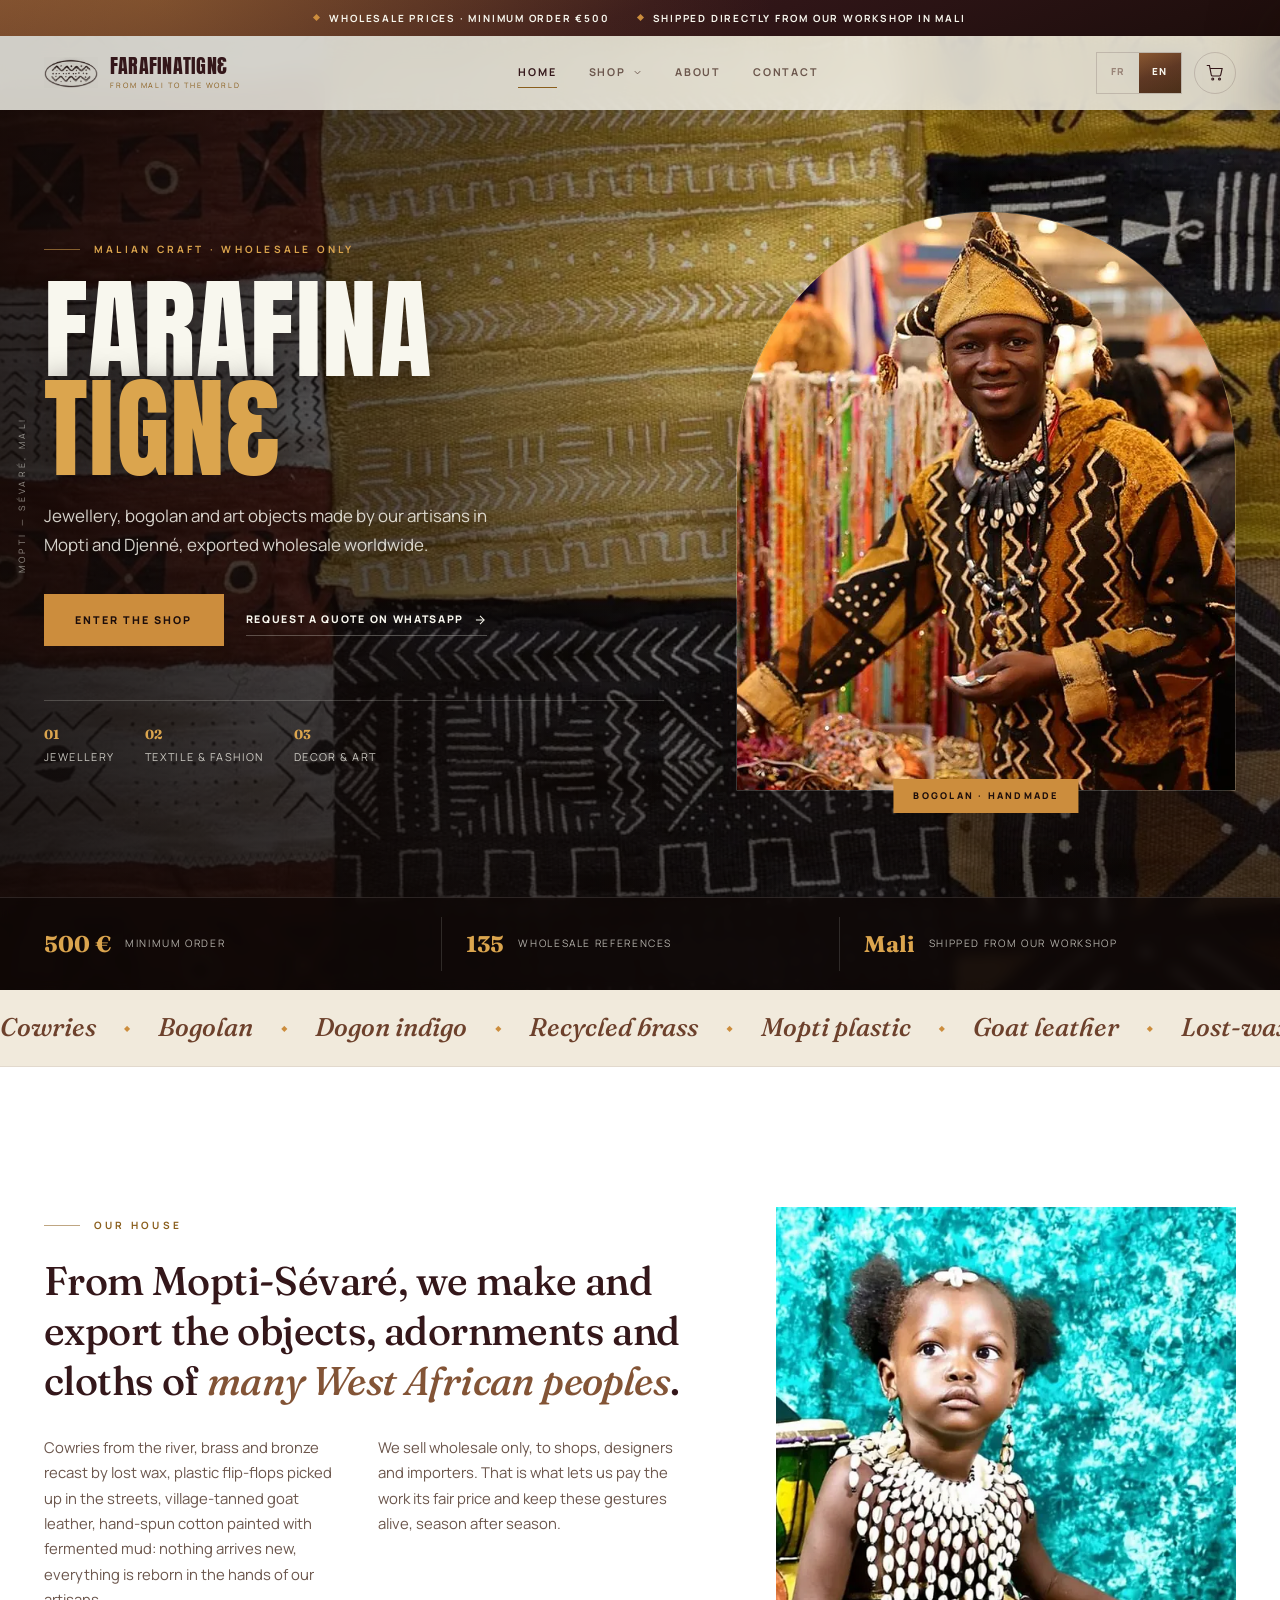
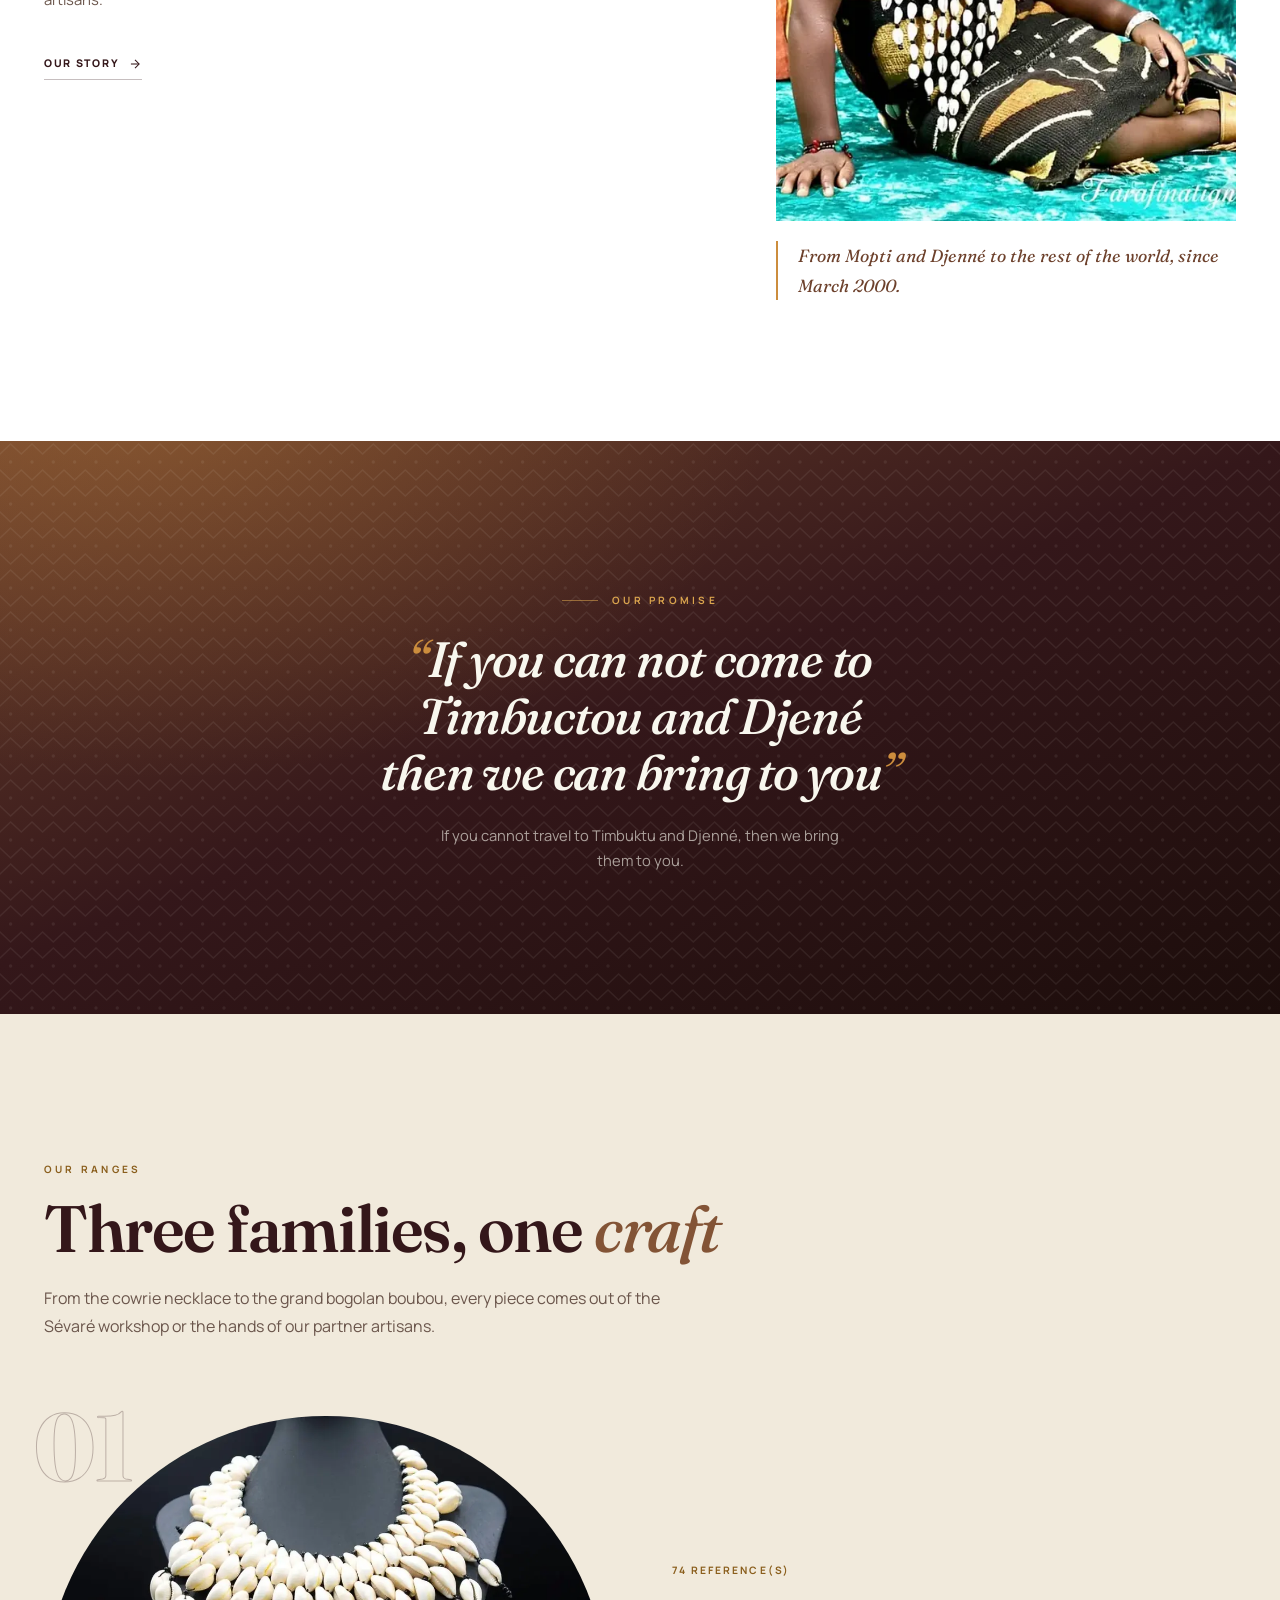
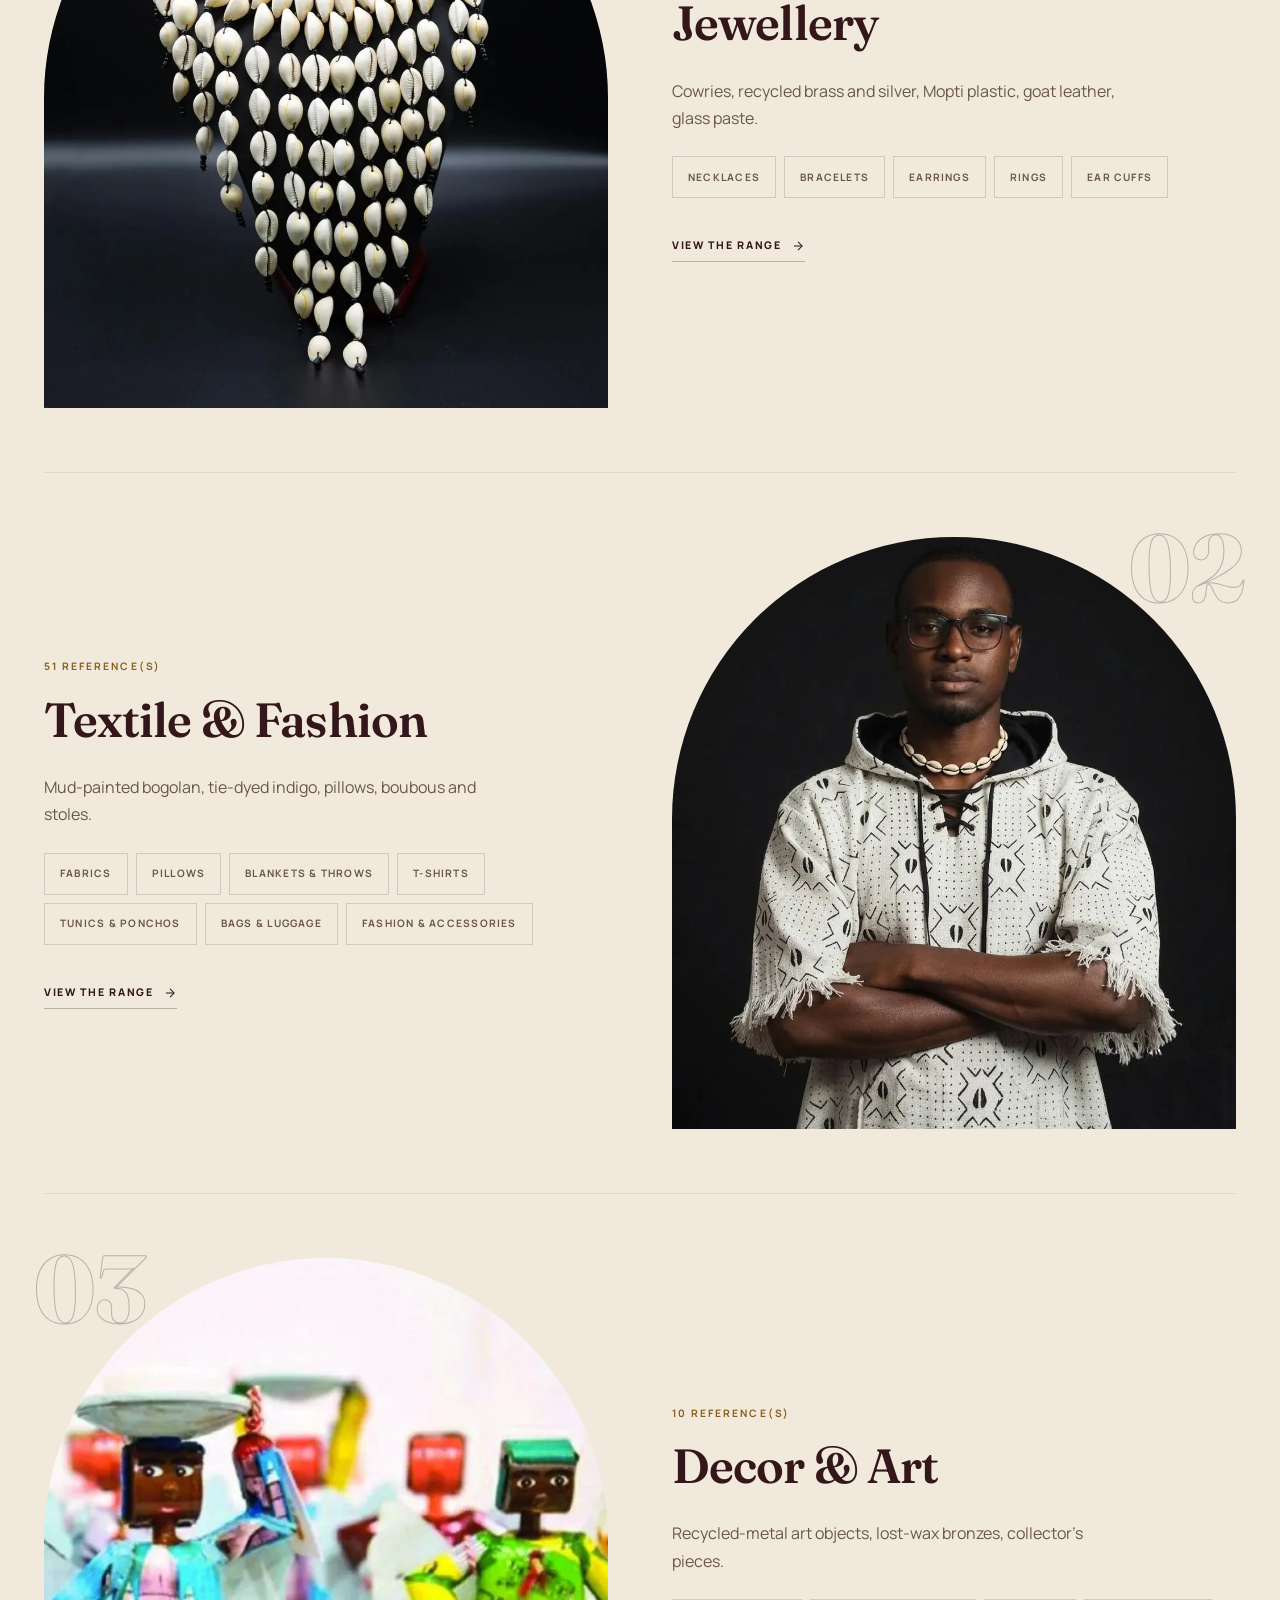
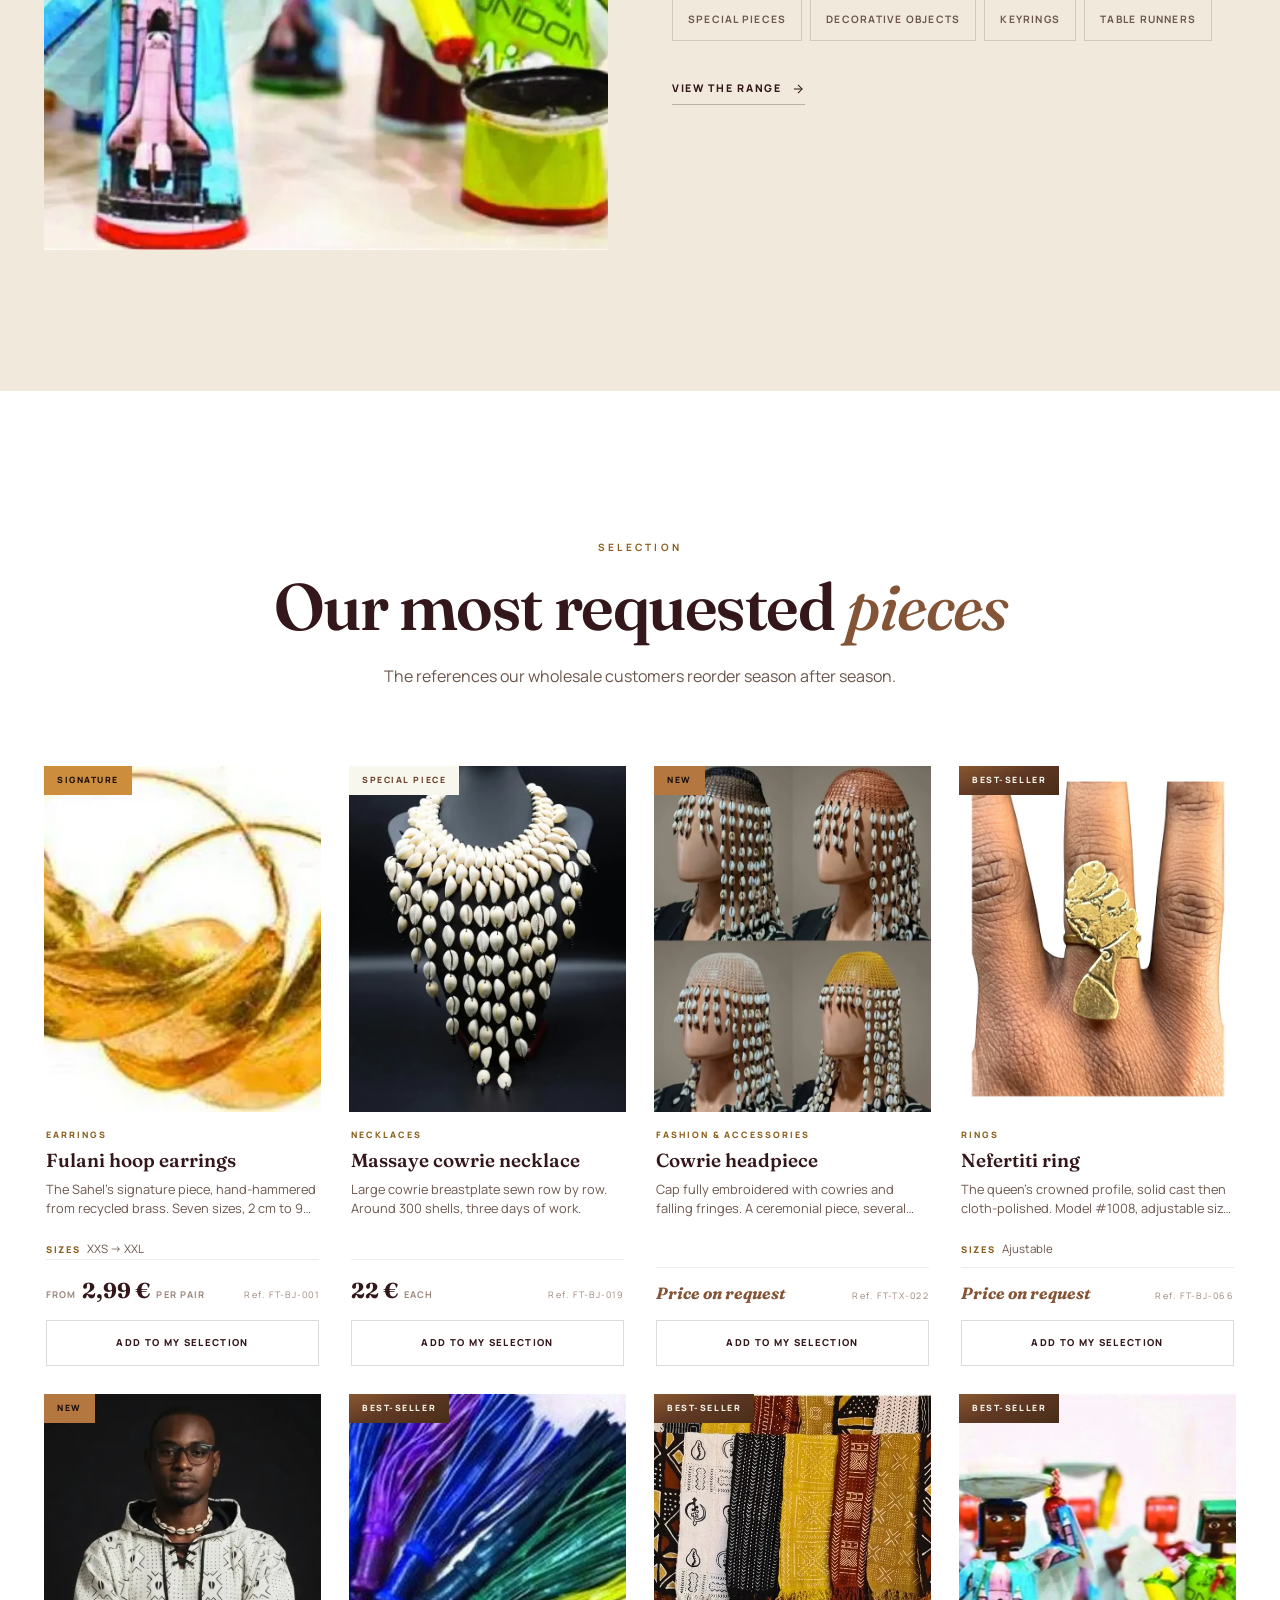
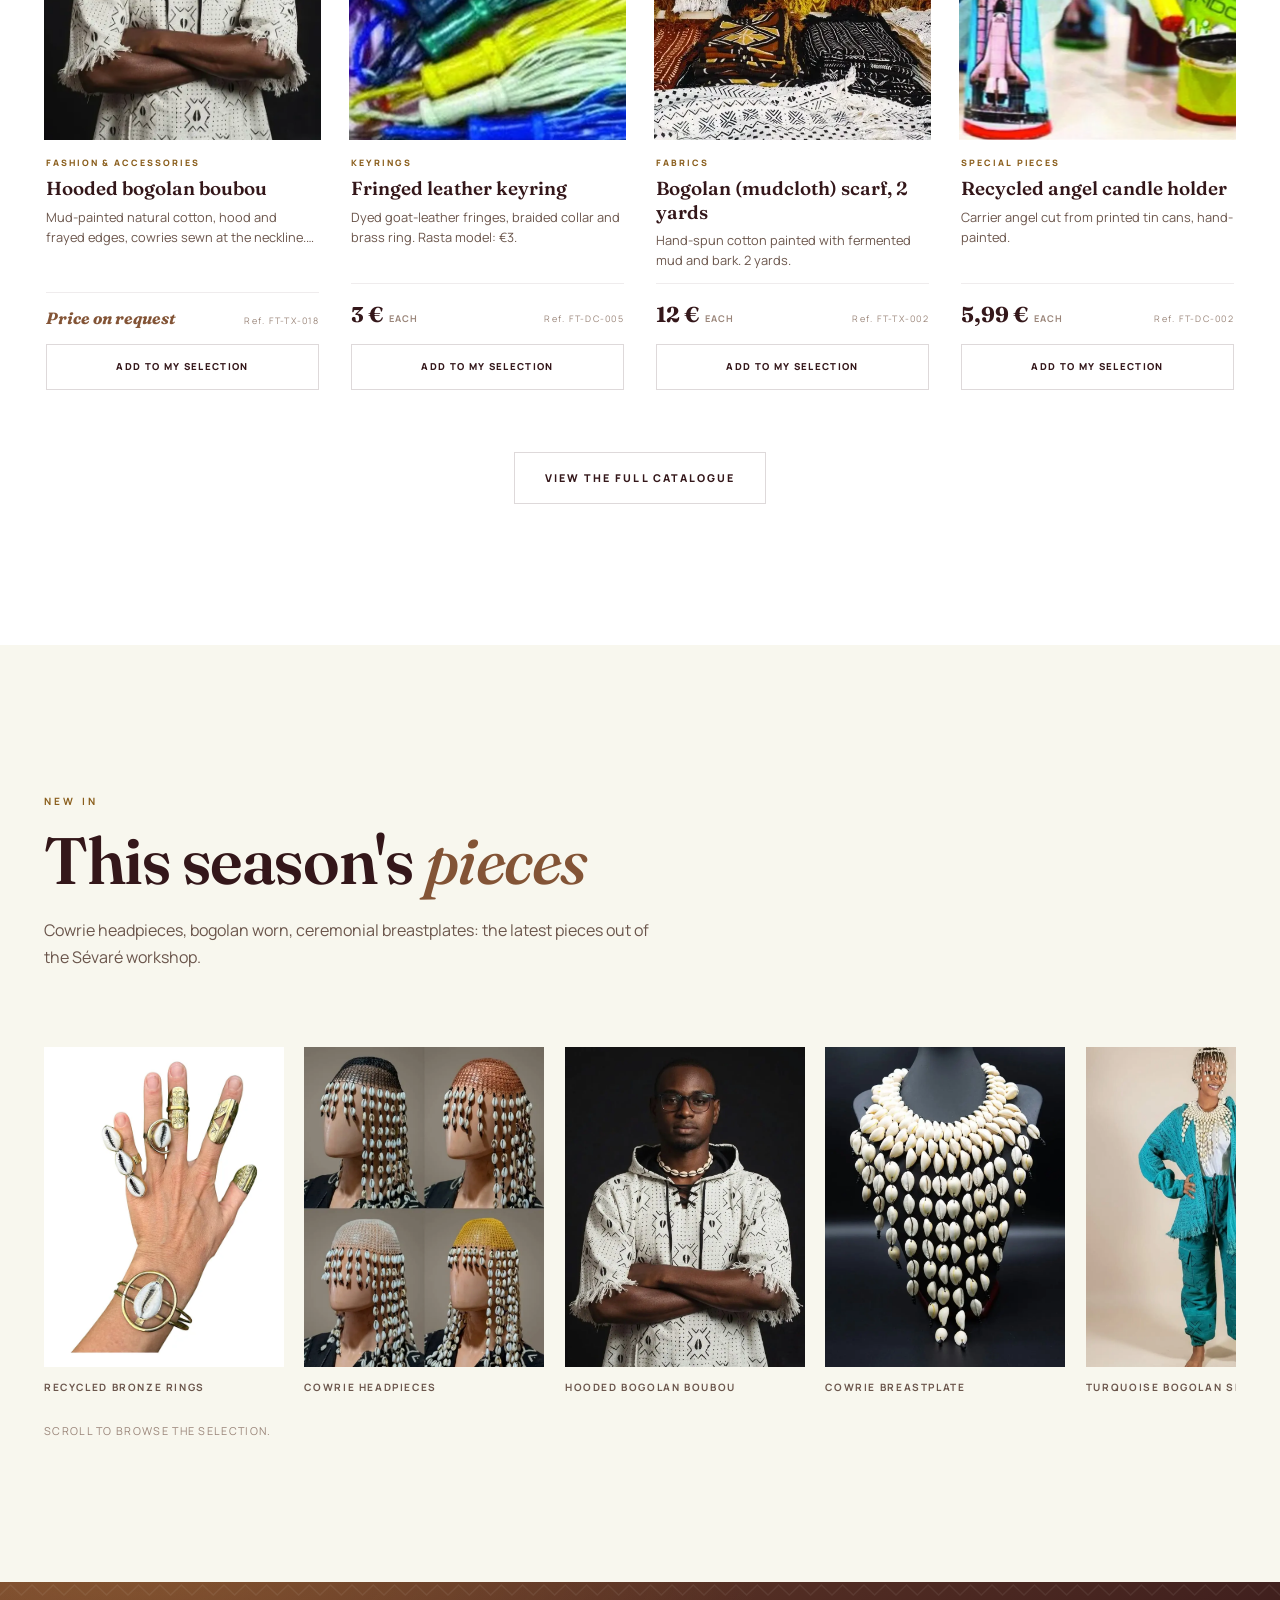
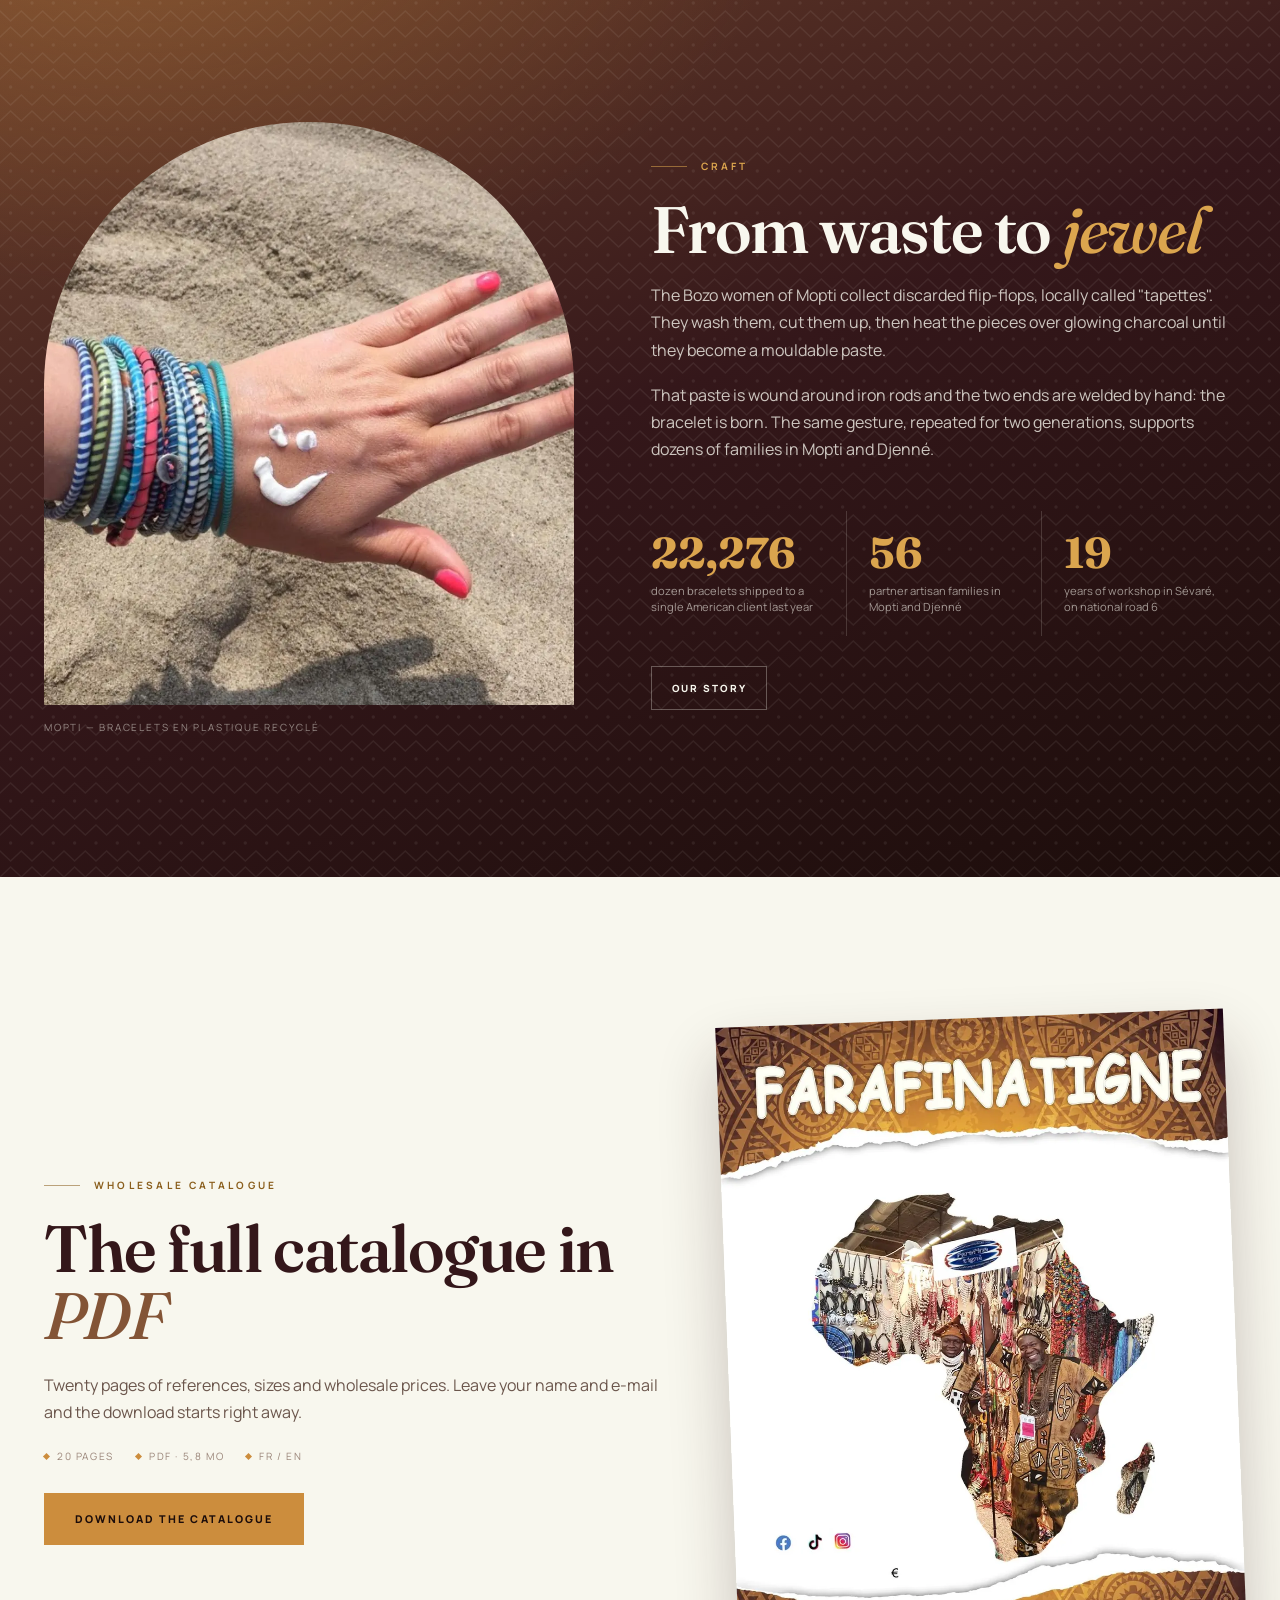
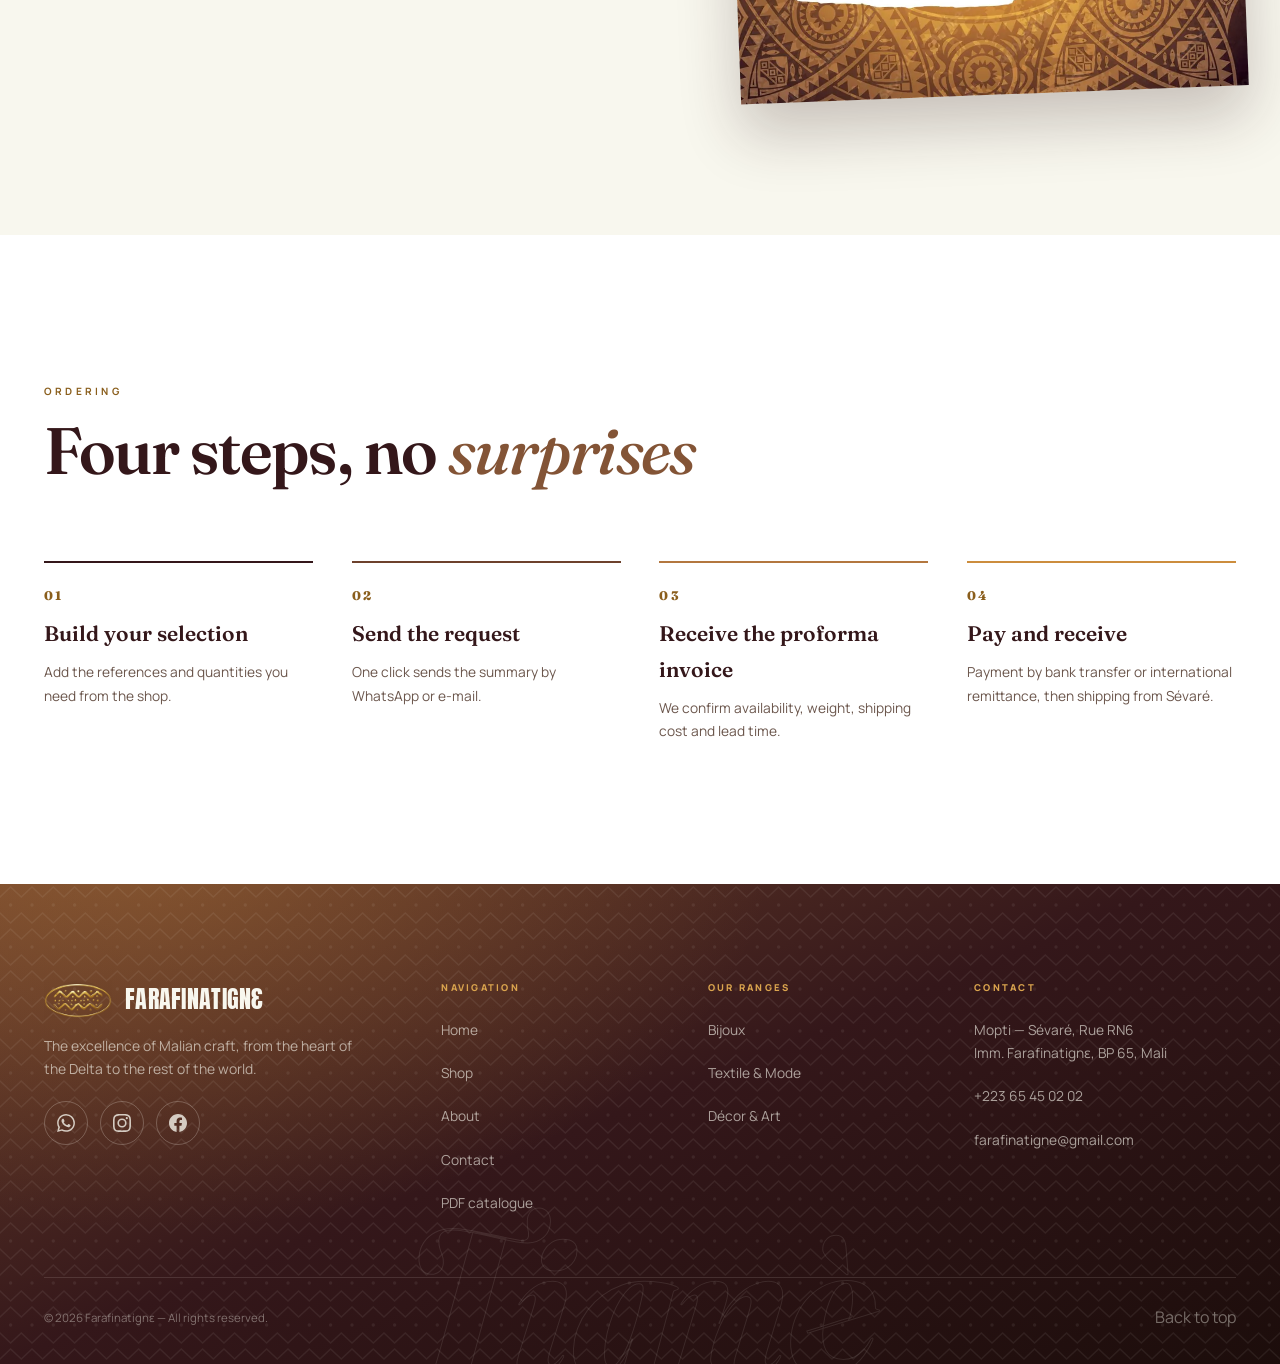
==== index.html @ 9cf1705b "Assortiment de t-shirts, promotions et photos rangées par gamme Les t-shirts sont peints à la main :" ====
<!DOCTYPE html>
<html lang="fr">
<head>
<meta charset="utf-8">
<meta name="viewport" content="width=device-width, initial-scale=1, viewport-fit=cover">
<title>Farafinatignɛ — Artisanat malien en gros : bijoux, bogolan, décor</title>
<meta name="description" content="Farafinatignɛ, entreprise artisanale de Mopti-Sévaré (Mali) : bijoux en cauris, laiton et plastique recyclés, bogolan et indigo, objets d'art. Vente en gros, prix grossiste en euros, commande minimum 500 €, expédition depuis le Mali.">
<meta name="keywords" content="artisanat malien en gros, bijoux africains grossiste, bogolan gros, mudcloth wholesale, cauris, bracelets plastique recyclé, indigo dogon, Mopti, Sévaré, Mali">
<meta name="format-detection" content="telephone=no">
<meta name="theme-color" content="#1C0D0B">
<link rel="canonical" href="https://farafinatigne.com/">
<link rel="alternate" hreflang="fr" href="https://farafinatigne.com/?lang=fr">
<link rel="alternate" hreflang="en" href="https://farafinatigne.com/?lang=en">
<link rel="alternate" hreflang="x-default" href="https://farafinatigne.com/">

<meta property="og:type" content="website">
<meta property="og:site_name" content="Farafinatignɛ">
<meta property="og:title" content="Farafinatignɛ — Artisanat malien en gros">
<meta property="og:description" content="Bijoux, bogolan et objets d'art produits à Mopti et Djenné. Vente en gros, prix en euros, expédition depuis le Mali.">
<meta property="og:url" content="https://farafinatigne.com/">
<meta property="og:image" content="https://farafinatigne.com/assets/fonds/hero-1-bogolan.webp">
<meta name="twitter:card" content="summary_large_image">

<link rel="icon" href="assets/marque/favicon.svg" type="image/svg+xml">
<link rel="icon" href="assets/marque/favicon-32.png" sizes="32x32" type="image/png">
<link rel="apple-touch-icon" href="assets/marque/apple-touch-icon.png">

<link rel="preconnect" href="https://fonts.googleapis.com">
<link rel="preconnect" href="https://fonts.gstatic.com" crossorigin>
<link href="https://fonts.googleapis.com/css2?family=Fraunces:ital,opsz,wght@0,9..144,400..800;1,9..144,400..700&family=Manrope:wght@300..800&display=swap" rel="stylesheet">
<!-- Wordmark du logo : Anton, seule condensée grasse de Google Fonts qui possède le Ɛ -->
<link href="https://fonts.googleapis.com/css2?family=Anton&text=FARAFINATIGN%C6%90&display=swap" rel="stylesheet">
<!-- Ɛ et ɛ sont absents des sous-ensembles Fraunces et Manrope : repli dédié sur ces deux glyphes -->
<link href="https://fonts.googleapis.com/css2?family=Noto+Serif:ital,wght@0,400..700;1,400..700&text=%C6%90%C9%9B&display=swap" rel="stylesheet">
<link href="https://fonts.googleapis.com/css2?family=Noto+Sans:ital,wght@0,300..800;1,300..800&text=%C6%90%C9%9B&display=swap" rel="stylesheet">
<link rel="stylesheet" href="style.css">
<link rel="preload" as="image" href="assets/looks/look-ensemble-teal.webp">

<script type="application/ld+json">
{
  "@context": "https://schema.org",
  "@type": "Organization",
  "name": "Farafinatignɛ",
  "alternateName": "Entreprise Artisanale Farafinatignɛ",
  "url": "https://farafinatigne.com/",
  "logo": "https://farafinatigne.com/assets/marque/favicon.svg",
  "description": "Fabrication et vente en gros d'artisanat malien : bijoux en cauris, métaux et plastique recyclés, textiles bogolan et indigo, objets d'art.",
  "slogan": "L'excellence de l'artisanat malien, du cœur du Delta au reste du monde.",
  "address": {
    "@type": "PostalAddress",
    "streetAddress": "Rue RN6, Imm. Farafinatignɛ, BP 65",
    "addressLocality": "Mopti — Sévaré",
    "addressCountry": "ML"
  },
  "telephone": "+22365450202",
  "email": "farafinatigne@gmail.com",
  "sameAs": [
    "https://www.facebook.com/farafina.tigne/",
    "https://www.instagram.com/farafinatigne/"
  ]
}
</script>
</head>
<body>

<!-- ===== BANDEAU B2B ===== -->
<div class="topbar">
  <span data-i18n="topbar.moq">Prix grossiste · Commande minimum 500 €</span>
  <span data-i18n="topbar.ship">Expédié depuis notre atelier au Mali</span>
</div>

<!-- ===== NAV ===== -->
<nav class="nav" id="nav">
  <div class="wrap nav__inner">
    <a href="index.html" class="nav__logo" aria-label="Farafinatignɛ">
      <img class="seal" src="assets/marque/emblem-ink.png"
           alt="" width="340" height="190">
           <span class="nav__logo-text">
        <b class="wordmark notranslate" translate="no">FARAFINATIGNƐ</b>
        <i>From Mali to the World</i>
      </span>
    </a>

    <ul class="nav__links">
      <li><a href="index.html" data-i18n="nav.home">Accueil</a></li>
      <li class="nav__drop">
        <a class="nav__drop-btn" href="boutique.html" aria-haspopup="true" aria-expanded="false">
          <span data-i18n="nav.shop">Boutique</span>
          <svg viewBox="0 0 24 24" fill="none" stroke="currentColor" stroke-width="2"><polyline points="6 9 12 15 18 9"/></svg>
        </a>
        <div class="nav__menu">
          <div class="nav__menu-col">
            <a href="boutique.html?cat=bijoux">Bijoux</a>
            <ul>
              <li><a href="boutique.html?cat=bijoux&amp;sub=colliers">Colliers</a></li>
              <li><a href="boutique.html?cat=bijoux&amp;sub=bracelets">Bracelets</a></li>
              <li><a href="boutique.html?cat=bijoux&amp;sub=boucles">Boucles d'oreilles</a></li>
              <li><a href="boutique.html?cat=bijoux&amp;sub=bagues">Bagues</a></li>
              <li><a href="boutique.html?cat=bijoux&amp;sub=earcuffs">Earcuffs</a></li>
            </ul>
          </div>
          <div class="nav__menu-col">
            <a href="boutique.html?cat=textile">Textile &amp; Mode</a>
            <ul>
              <li><a href="boutique.html?cat=textile&amp;sub=tshirts">T-shirts</a></li>
              <li><a href="boutique.html?cat=textile&amp;sub=tuniques">Tuniques &amp; ponchos</a></li>
              <li><a href="boutique.html?cat=textile&amp;sub=sacs">Sacs &amp; bagagerie</a></li>
              <li><a href="boutique.html?cat=textile&amp;sub=tissus">Tissus</a></li>
              <li><a href="boutique.html?cat=textile&amp;sub=coussins">Coussins</a></li>
              <li><a href="boutique.html?cat=textile&amp;sub=couvertures">Couvertures &amp; Plaids</a></li>
              <li><a href="boutique.html?cat=textile&amp;sub=mode">Mode &amp; accessoires</a></li>
            </ul>
          </div>
          <div class="nav__menu-col">
            <a href="boutique.html?cat=decor">Décor &amp; Art</a>
            <ul>
              <li><a href="boutique.html?cat=decor&amp;sub=pieces">Pièces spéciales</a></li>
              <li><a href="boutique.html?cat=decor&amp;sub=objets">Objets de décoration</a></li>
              <li><a href="boutique.html?cat=decor&amp;sub=portecles">Porte-clés</a></li>
              <li><a href="boutique.html?cat=decor&amp;sub=chemins">Chemins de table</a></li>
              <li><a href="#" data-pdf>Catalogue PDF</a></li>
            </ul>
          </div>
        </div>
      </li>
      <li><a href="a-propos.html" data-i18n="nav.about">À propos</a></li>
      <li><a href="contact.html" data-i18n="nav.contact">Contact</a></li>
    </ul>

    <div class="nav__right">
      <div class="lang lang--desktop" role="group" aria-label="Langue">
        <button data-lang-btn="fr">FR</button>
        <button data-lang-btn="en">EN</button>
      </div>
      <button class="nav__cart" id="cart-open" aria-label="Ma sélection" data-i18n="nav.cart" data-i18n-attr="aria-label">
        <svg viewBox="0 0 24 24" fill="none" stroke="currentColor" stroke-width="1.5"><circle cx="9" cy="20" r="1.3"/><circle cx="18" cy="20" r="1.3"/><path d="M1 2h3.6l2.4 12.4a2 2 0 0 0 2 1.6h8.6a2 2 0 0 0 2-1.6L21.5 6H5.6"/></svg>
        <span class="nav__cart-count" id="cart-count">0</span>
      </button>
      <button class="nav__burger" id="burger" aria-label="Menu"><span></span><span></span><span></span></button>
    </div>
  </div>
</nav>

<!-- ===== MENU MOBILE ===== -->
<div class="nav-mobile" id="nav-mobile">
  <div class="pattern-layer bogolan" aria-hidden="true"></div>
  <div class="nav-mobile__links">
    <a href="index.html" data-i18n="nav.home">Accueil</a>
    <a href="boutique.html" data-i18n="nav.shop">Boutique</a>
    <a href="a-propos.html" data-i18n="nav.about">À propos</a>
    <a href="contact.html" data-i18n="nav.contact">Contact</a>
  </div>
  <div class="nav-mobile__subs">
    <a href="boutique.html?cat=bijoux">Bijoux</a>
    <a href="boutique.html?cat=textile">Textile &amp; Mode</a>
    <a href="boutique.html?cat=decor">Décor &amp; Art</a>
    <a href="#" data-pdf data-i18n="shop.pdf">Catalogue PDF</a>
  </div>
  <div class="nav-mobile__foot">
    <div class="lang" role="group" aria-label="Langue">
      <button data-lang-btn="fr">FR</button>
      <button data-lang-btn="en">EN</button>
    </div>
    <div class="socials">
      <a href="https://wa.me/22365450202" target="_blank" rel="noopener" aria-label="WhatsApp"><svg viewBox="0 0 24 24" fill="currentColor"><path d="M17.47 14.38c-.3-.15-1.76-.87-2.03-.97-.27-.1-.47-.15-.67.15-.2.3-.77.97-.94 1.16-.17.2-.35.22-.64.08-.3-.15-1.26-.46-2.39-1.48-.88-.79-1.48-1.76-1.65-2.06-.17-.3-.02-.46.13-.6.13-.14.3-.35.45-.52.15-.18.2-.3.3-.5.1-.2.05-.37-.03-.52-.07-.15-.67-1.61-.92-2.21-.24-.58-.49-.5-.67-.51h-.57c-.2 0-.52.07-.79.37-.27.3-1.04 1.02-1.04 2.48s1.07 2.87 1.21 3.07c.15.2 2.1 3.2 5.08 4.49.71.3 1.26.49 1.69.62.71.23 1.36.2 1.87.12.57-.09 1.76-.72 2-1.41.25-.7.25-1.29.18-1.42-.08-.12-.28-.2-.58-.34m-5.42 7.4c-1.77 0-3.5-.48-5.03-1.38l-.36-.21-3.74.98 1-3.65-.24-.37a9.86 9.86 0 01-1.51-5.26c0-5.45 4.44-9.88 9.89-9.88 2.64 0 5.12 1.03 6.99 2.9a9.83 9.83 0 012.89 6.99c0 5.45-4.43 9.88-9.89 9.88m8.41-18.3A11.82 11.82 0 0012.05 0C5.5 0 .16 5.34.16 11.89c0 2.1.55 4.14 1.59 5.95L.06 24l6.3-1.65a11.88 11.88 0 005.69 1.45c6.55 0 11.89-5.34 11.89-11.89 0-3.18-1.24-6.17-3.48-8.41z"/></svg></a>
      <a href="https://www.instagram.com/farafinatigne/" target="_blank" rel="noopener" aria-label="Instagram"><svg viewBox="0 0 24 24" fill="currentColor"><path d="M12 2.16c3.2 0 3.58.01 4.85.07 3.25.15 4.77 1.69 4.92 4.92.06 1.27.07 1.65.07 4.85s-.01 3.58-.07 4.85c-.15 3.23-1.66 4.77-4.92 4.92-1.27.06-1.64.07-4.85.07s-3.58-.01-4.85-.07c-3.26-.15-4.77-1.7-4.92-4.92-.06-1.27-.07-1.64-.07-4.85s.01-3.58.07-4.85c.15-3.23 1.66-4.77 4.92-4.92C8.42 2.17 8.8 2.16 12 2.16M12 0C8.74 0 8.33.01 7.05.07 2.7.27.28 2.69.08 7.05.01 8.33 0 8.74 0 12s.01 3.67.07 4.95c.2 4.36 2.62 6.78 6.98 6.98C8.33 23.99 8.74 24 12 24s3.67-.01 4.95-.07c4.35-.2 6.78-2.62 6.98-6.98.06-1.28.07-1.69.07-4.95s-.01-3.67-.07-4.95c-.2-4.35-2.62-6.78-6.98-6.98C15.67.01 15.26 0 12 0m0 5.84a6.16 6.16 0 100 12.32 6.16 6.16 0 000-12.32m0 10.16a4 4 0 110-8 4 4 0 010 8m6.41-11.85a1.44 1.44 0 100 2.88 1.44 1.44 0 000-2.88"/></svg></a>
      <a href="https://www.facebook.com/farafina.tigne/" target="_blank" rel="noopener" aria-label="Facebook"><svg viewBox="0 0 24 24" fill="currentColor"><path d="M24 12.07C24 5.4 18.63 0 12 0S0 5.4 0 12.07C0 18.1 4.39 23.1 10.13 24v-8.44H7.08v-3.49h3.05V9.41c0-3.02 1.79-4.69 4.53-4.69 1.31 0 2.68.24 2.68.24v2.96h-1.51c-1.49 0-1.96.93-1.96 1.89v2.26h3.33l-.53 3.49h-2.8V24C19.61 23.1 24 18.1 24 12.07"/></svg></a>
    </div>
  </div>
</div>

<!-- ===== HERO ===== -->
<header class="hero" id="hero">

  <!-- Fond : quatre photos qui défilent horizontalement en boucle.
       La dernière image répète la première pour que le retour au début
       soit invisible. Voile sombre par-dessus, pour que le texte reste
       lisible quelle que soit la photo affichée. -->
  <div class="hero__bg" aria-hidden="true">
    <div class="hero__bg-track">
      <img src="assets/fonds/hero-1-bogolan.webp" alt="" fetchpriority="high" width="1280" height="720">
      <img src="assets/fonds/hero-2-indigo.webp" alt="" loading="lazy" width="1280" height="720">
      <img src="assets/fonds/hero-3-boubous.webp" alt="" loading="lazy" width="1200" height="675">
      <img src="assets/fonds/hero-1-bogolan.webp" alt="" loading="lazy" width="1280" height="720">
    </div>
    <div class="hero__scrim"></div>
  </div>

  <span class="hero__side" data-i18n="hero.side" aria-hidden="true">Mopti — Sévaré, Mali</span>

  <div class="wrap hero__grid">
    <div class="hero__col">
      <span class="rule-label" data-i18n="hero.eyebrow">Artisanat malien · Vente en gros</span>
      <h1 class="hero__title hero__title--nom notranslate" translate="no"><span>FARAFINA</span><br><em>TIGNƐ</em></h1>
      <p class="hero__sub" data-i18n="hero.sub">Bijoux, bogolan et objets d'art produits par nos artisans de Mopti et Djenné, exportés en gros dans le monde entier.</p>
      <div class="hero__actions">
        <a href="boutique.html" class="btn btn--gold" data-i18n="hero.cta">Voir la boutique</a>
        <a href="https://wa.me/22365450202?text=Bonjour%20Farafinatign%C9%9B%2C%20je%20souhaite%20un%20devis%20de%20gros." target="_blank" rel="noopener" class="link-u">
          <span data-i18n="hero.wa">Demander un devis sur WhatsApp</span>
          <svg viewBox="0 0 24 24" fill="none" stroke="currentColor" stroke-width="1.8"><line x1="5" y1="12" x2="19" y2="12"/><polyline points="12 5 19 12 12 19"/></svg>
        </a>
      </div>
      <nav class="hero__index" id="hero-index" aria-label="Nos gammes"></nav>
    </div>

    <!-- Arche : quatre photos qui défilent verticalement, même principe.
         Sa durée diffère de celle du fond pour que les deux ne tournent
         jamais en même temps — le mouvement reste vivant. -->
    <div class="hero__art">
      <figure class="hero__arch">
        <div class="hero__arch-track">
          <img src="assets/portraits/portrait-maison-3.webp" alt="Parure de cauris portée">
          <img src="assets/produits/textile/tshirts/tshirt-afrique-grecque.webp" alt="T-shirt bogolan carte d'Afrique" loading="lazy">
          <img src="assets/patrimoine/musee-perles.webp" alt="L'enseigne du Musée des Perles, Mopti" loading="lazy">
          <img src="assets/portraits/portrait-maison-3.webp" alt="" loading="lazy">
        </div>
      </figure>
      <span class="hero__stamp" data-i18n="hero.stamp">Bogolan · fait main</span>
    </div>
  </div>

  <div class="hero__band">
    <div class="wrap">
      <div class="hero__band-item"><b>500 €</b><span data-i18n="hero.band1">Commande minimum</span></div>
      <div class="hero__band-item"><b id="hero-count">152</b><span data-i18n="hero.band2">Références en gros</span></div>
      <div class="hero__band-item"><b>Mali</b><span data-i18n="hero.band3">Expédié de notre atelier</span></div>
    </div>
  </div>
</header>

<!-- ===== MARQUEE ===== -->
<div class="marquee" aria-hidden="true"><div class="marquee__track" id="marquee-track"></div></div>

<!-- ===== MANIFESTE ===== -->
<section class="manifesto">
  <div class="wrap manifesto__grid">
    <div class="reveal">
      <span class="rule-label" data-i18n="mani.eyebrow">Notre maison</span>
      <p class="manifesto__lead" data-i18n="mani.lead"></p>
      <div class="manifesto__cols">
        <p data-i18n="mani.p1"></p>
        <p data-i18n="mani.p2"></p>
      </div>
      <p style="margin-top:30px"><a href="a-propos.html" class="link-u"><span data-i18n="know.more">Notre histoire</span>
        <svg viewBox="0 0 24 24" fill="none" stroke="currentColor" stroke-width="1.8"><line x1="5" y1="12" x2="19" y2="12"/><polyline points="12 5 19 12 12 19"/></svg></a></p>
    </div>
    <div class="manifesto__aside reveal">
      <img src="assets/looks/look-plastron-enfant.webp" alt="Plastron de cauris porté" loading="lazy">
      <p class="manifesto__quote" data-i18n="mani.quote"></p>
    </div>
  </div>
</section>

<!-- ===== SIGNATURE DE MARQUE ===== -->
<section class="signature">
  <div class="pattern-layer bogolan" aria-hidden="true"></div>
  <div class="wrap reveal">
    <span class="rule-label" data-i18n="sign.eyebrow">Notre promesse</span>
    <p class="signature__line" data-i18n="sign.line">If you can not come to Timbuctou and Djené then we can bring to you</p>
    <p class="signature__sub" data-i18n="sign.sub">Si vous ne pouvez pas venir jusqu'à Tombouctou et Djenné, alors nous vous les apportons.</p>
  </div>
</section>

<!-- ===== GAMMES ===== -->
<section class="section--sand" id="gammes">
  <div class="wrap">
    <div class="section-head reveal">
      <span class="eyebrow" data-i18n="cat.eyebrow">Nos gammes</span>
      <h2 class="section-title"><span data-i18n="cat.title1">Trois familles, un même</span> <em data-i18n="cat.title2">savoir-faire</em></h2>
      <p class="section-lead" style="margin-left:0" data-i18n="cat.lead">Du bijou de cauris au grand boubou bogolan, chaque pièce sort de l'atelier de Sévaré ou des mains de nos artisanes partenaires.</p>
    </div>
    <div class="ranges" id="ranges"></div>
  </div>
</section>

<!-- ===== SÉLECTION ===== -->
<section id="selection">
  <div class="wrap">
    <div class="section-head section-head--center reveal">
      <span class="eyebrow" data-i18n="feat.eyebrow">Sélection</span>
      <h2 class="section-title"><span data-i18n="feat.title1">Nos pièces les plus</span> <em data-i18n="feat.title2">demandées</em></h2>
      <p class="section-lead" data-i18n="feat.lead">Les références que nos clients grossistes recommandent saison après saison.</p>
    </div>
    <div class="products" id="featured-grid"></div>
    <div class="products-more">
      <a href="boutique.html" class="btn btn--line" data-i18n="feat.all">Voir tout le catalogue</a>
    </div>
  </div>
</section>

<!-- ===== LOOKBOOK ===== -->
<section class="lookbook section--ivory" id="lookbook">
  <div class="wrap">
    <div class="section-head reveal">
      <span class="eyebrow" data-i18n="look.eyebrow">Nouveautés</span>
      <h2 class="section-title"><span data-i18n="look.title1">Les pièces de la</span> <em data-i18n="look.title2">saison</em></h2>
      <p class="section-lead" style="margin-left:0" data-i18n="look.lead">Coiffes de cauris, bogolan porté, plastrons de cérémonie : les dernières pièces sorties de l'atelier de Sévaré.</p>
    </div>
    <div class="lookbook__strip reveal">
      <figure><img src="assets/looks/look-bagues-main.webp" alt="Bagues de bronze recyclé portées" loading="lazy" data-zoom="assets/looks/look-bagues-main.webp"><figcaption data-i18n="look.7">Bagues de bronze recyclé</figcaption></figure>
      <figure><img src="assets/looks/look-coiffe-cauri.webp" alt="Coiffes de cauris" loading="lazy" data-zoom="assets/looks/look-coiffe-cauri.webp"><figcaption data-i18n="look.1">Coiffes de cauris</figcaption></figure>
      <figure><img src="assets/looks/look-hoodie-bogolan.webp" alt="Boubou bogolan à capuche" loading="lazy" data-zoom="assets/looks/look-hoodie-bogolan.webp"><figcaption data-i18n="look.2">Boubou bogolan à capuche</figcaption></figure>
      <figure><img src="assets/looks/look-plastron-cauri.webp" alt="Plastron de cauris" loading="lazy" data-zoom="assets/looks/look-plastron-cauri.webp"><figcaption data-i18n="look.3">Plastron de cauris</figcaption></figure>
      <figure><img src="assets/looks/look-ensemble-teal.webp" alt="Ensemble bogolan turquoise" loading="lazy" data-zoom="assets/looks/look-ensemble-teal.webp"><figcaption data-i18n="look.4">Ensemble bogolan turquoise</figcaption></figure>
      <figure><img src="assets/produits/textile/tshirts/tshirt-gye-nyame.webp" alt="T-shirt bogolan Gye Nyame" loading="lazy" data-zoom="assets/produits/textile/tshirts/tshirt-gye-nyame.webp"><figcaption data-i18n="look.5">T-shirts bogolan</figcaption></figure>
      <figure><img src="assets/looks/look-torques-laiton.webp" alt="Torques en laiton" loading="lazy" data-zoom="assets/looks/look-torques-laiton.webp"><figcaption data-i18n="look.6">Torques en laiton</figcaption></figure>
    </div>
    <p class="lookbook__hint" data-i18n="look.hint">Faites défiler pour parcourir la sélection.</p>
  </div>
</section>

<!-- ===== SAVOIR-FAIRE ===== -->
<section class="craft">
  <div class="pattern-layer bogolan" aria-hidden="true"></div>
  <div class="wrap craft__grid">
    <figure class="craft__media reveal">
      <img src="assets/looks/lifestyle-bracelets.webp" alt="Bracelets en plastique recyclé de Mopti portés au poignet" loading="lazy">
      <figcaption>Mopti — bracelets en plastique recyclé</figcaption>
    </figure>
    <div class="reveal">
      <span class="rule-label" data-i18n="know.eyebrow">Savoir-faire</span>
      <h2 class="section-title"><span data-i18n="know.title1">Du déchet au</span> <em data-i18n="know.title2">bijou</em></h2>
      <p data-i18n="know.p1"></p>
      <p data-i18n="know.p2"></p>
      <div class="stats">
        <div class="stat"><div class="stat__num" data-count="24000">24 000</div><p data-i18n="know.stat1"></p></div>
        <div class="stat"><div class="stat__num" data-count="60">60</div><p data-i18n="know.stat2"></p></div>
        <div class="stat"><div class="stat__num" data-count="20">20</div><p data-i18n="know.stat3"></p></div>
      </div>
      <p style="margin-top:30px" class="on-dark"><a href="a-propos.html" class="btn btn--line btn--sm" data-i18n="know.more">Notre histoire</a></p>
    </div>
  </div>
</section>

<!-- ===== CATALOGUE PDF ===== -->
<section class="pdf section--ivory">
  <div class="wrap pdf__inner">
    <div class="reveal">
      <span class="rule-label" data-i18n="pdf.eyebrow">Catalogue grossiste</span>
      <h2 class="section-title"><span data-i18n="pdf.title1">Le catalogue complet en</span> <em data-i18n="pdf.title2">PDF</em></h2>
      <p class="section-lead" style="margin-left:0" data-i18n="pdf.lead">Vingt pages de références, tailles et tarifs de gros. Laissez-nous votre nom et votre e-mail, le téléchargement démarre aussitôt.</p>
      <ul class="pdf__meta"><li>20 pages</li><li>PDF · 5,8 Mo</li><li>FR / EN</li></ul>
      <button class="btn btn--gold" data-pdf data-i18n="pdf.cta">Télécharger le catalogue</button>
    </div>
    <div class="pdf__cover reveal">
      <img src="assets/catalogue/catalogue-cover.webp" alt="Couverture du catalogue grossiste Farafinatignɛ" loading="lazy">
    </div>
  </div>
</section>

<!-- ===== PROCESSUS ===== -->
<section id="commander">
  <div class="wrap">
    <div class="section-head reveal">
      <span class="eyebrow" data-i18n="proc.eyebrow">Commander</span>
      <h2 class="section-title"><span data-i18n="proc.title1">Quatre étapes, aucune</span> <em data-i18n="proc.title2">surprise</em></h2>
    </div>
    <div class="steps">
      <div class="step reveal"><div class="step__num">01</div><h3 data-i18n="proc.1.t">Composez votre sélection</h3><p data-i18n="proc.1.d"></p></div>
      <div class="step reveal"><div class="step__num">02</div><h3 data-i18n="proc.2.t">Envoyez la demande</h3><p data-i18n="proc.2.d"></p></div>
      <div class="step reveal"><div class="step__num">03</div><h3 data-i18n="proc.3.t">Recevez la facture proforma</h3><p data-i18n="proc.3.d"></p></div>
      <div class="step reveal"><div class="step__num">04</div><h3 data-i18n="proc.4.t">Réglez et recevez</h3><p data-i18n="proc.4.d"></p></div>
    </div>
  </div>
</section>

<!-- ===== FOOTER ===== -->
<footer class="footer">
  <div class="pattern-layer bogolan" aria-hidden="true"></div>
  <div class="footer__wordmark notranslate" translate="no" aria-hidden="true">Tignè</div>
  <div class="wrap footer__inner">
    <div class="footer__top">
      <div class="footer__col footer__col--brand">
        <div class="footer__brand">
          <img class="seal" src="assets/marque/emblem-gold.png"
               alt="" width="340" height="190">
                   <b class="wordmark notranslate" translate="no">FARAFINATIGNƐ</b>
        </div>
        <p class="footer__tag" data-i18n="foot.tag">L'excellence de l'artisanat malien, du cœur du Delta au reste du monde.</p>
        <div class="socials">
          <a href="https://wa.me/22365450202" target="_blank" rel="noopener" aria-label="WhatsApp"><svg viewBox="0 0 24 24" fill="currentColor"><path d="M17.47 14.38c-.3-.15-1.76-.87-2.03-.97-.27-.1-.47-.15-.67.15-.2.3-.77.97-.94 1.16-.17.2-.35.22-.64.08-.3-.15-1.26-.46-2.39-1.48-.88-.79-1.48-1.76-1.65-2.06-.17-.3-.02-.46.13-.6.13-.14.3-.35.45-.52.15-.18.2-.3.3-.5.1-.2.05-.37-.03-.52-.07-.15-.67-1.61-.92-2.21-.24-.58-.49-.5-.67-.51h-.57c-.2 0-.52.07-.79.37-.27.3-1.04 1.02-1.04 2.48s1.07 2.87 1.21 3.07c.15.2 2.1 3.2 5.08 4.49.71.3 1.26.49 1.69.62.71.23 1.36.2 1.87.12.57-.09 1.76-.72 2-1.41.25-.7.25-1.29.18-1.42-.08-.12-.28-.2-.58-.34m-5.42 7.4c-1.77 0-3.5-.48-5.03-1.38l-.36-.21-3.74.98 1-3.65-.24-.37a9.86 9.86 0 01-1.51-5.26c0-5.45 4.44-9.88 9.89-9.88 2.64 0 5.12 1.03 6.99 2.9a9.83 9.83 0 012.89 6.99c0 5.45-4.43 9.88-9.89 9.88m8.41-18.3A11.82 11.82 0 0012.05 0C5.5 0 .16 5.34.16 11.89c0 2.1.55 4.14 1.59 5.95L.06 24l6.3-1.65a11.88 11.88 0 005.69 1.45c6.55 0 11.89-5.34 11.89-11.89 0-3.18-1.24-6.17-3.48-8.41z"/></svg></a>
          <a href="https://www.instagram.com/farafinatigne/" target="_blank" rel="noopener" aria-label="Instagram"><svg viewBox="0 0 24 24" fill="currentColor"><path d="M12 2.16c3.2 0 3.58.01 4.85.07 3.25.15 4.77 1.69 4.92 4.92.06 1.27.07 1.65.07 4.85s-.01 3.58-.07 4.85c-.15 3.23-1.66 4.77-4.92 4.92-1.27.06-1.64.07-4.85.07s-3.58-.01-4.85-.07c-3.26-.15-4.77-1.7-4.92-4.92-.06-1.27-.07-1.64-.07-4.85s.01-3.58.07-4.85c.15-3.23 1.66-4.77 4.92-4.92C8.42 2.17 8.8 2.16 12 2.16M12 0C8.74 0 8.33.01 7.05.07 2.7.27.28 2.69.08 7.05.01 8.33 0 8.74 0 12s.01 3.67.07 4.95c.2 4.36 2.62 6.78 6.98 6.98C8.33 23.99 8.74 24 12 24s3.67-.01 4.95-.07c4.35-.2 6.78-2.62 6.98-6.98.06-1.28.07-1.69.07-4.95s-.01-3.67-.07-4.95c-.2-4.35-2.62-6.78-6.98-6.98C15.67.01 15.26 0 12 0m0 5.84a6.16 6.16 0 100 12.32 6.16 6.16 0 000-12.32m0 10.16a4 4 0 110-8 4 4 0 010 8m6.41-11.85a1.44 1.44 0 100 2.88 1.44 1.44 0 000-2.88"/></svg></a>
          <a href="https://www.facebook.com/farafina.tigne/" target="_blank" rel="noopener" aria-label="Facebook"><svg viewBox="0 0 24 24" fill="currentColor"><path d="M24 12.07C24 5.4 18.63 0 12 0S0 5.4 0 12.07C0 18.1 4.39 23.1 10.13 24v-8.44H7.08v-3.49h3.05V9.41c0-3.02 1.79-4.69 4.53-4.69 1.31 0 2.68.24 2.68.24v2.96h-1.51c-1.49 0-1.96.93-1.96 1.89v2.26h3.33l-.53 3.49h-2.8V24C19.61 23.1 24 18.1 24 12.07"/></svg></a>
        </div>
      </div>

      <div class="footer__col">
        <h4 data-i18n="foot.nav">Navigation</h4>
        <ul>
          <li><a href="index.html" data-i18n="nav.home">Accueil</a></li>
          <li><a href="boutique.html" data-i18n="nav.shop">Boutique</a></li>
          <li><a href="a-propos.html" data-i18n="nav.about">À propos</a></li>
          <li><a href="contact.html" data-i18n="nav.contact">Contact</a></li>
          <li><a href="#" data-pdf data-i18n="shop.pdf">Catalogue PDF</a></li>
        </ul>
      </div>

      <div class="footer__col">
        <h4 data-i18n="foot.cats">Nos gammes</h4>
        <ul>
          <li><a href="boutique.html?cat=bijoux">Bijoux</a></li>
          <li><a href="boutique.html?cat=textile">Textile &amp; Mode</a></li>
          <li><a href="boutique.html?cat=decor">Décor &amp; Art</a></li>
        </ul>
      </div>

      <div class="footer__col footer__col--last">
        <h4 data-i18n="foot.contact">Contact</h4>
        <ul>
          <li>Mopti — Sévaré, Rue RN6<br>Imm. Farafinatignɛ, BP 65, Mali</li>
          <li><a href="https://wa.me/22365450202" target="_blank" rel="noopener">+223 65 45 02 02</a></li>
          <li><a href="mailto:farafinatigne@gmail.com">farafinatigne@gmail.com</a></li>
        </ul>
      </div>
    </div>

    <div class="footer__bottom">
      <p>&copy; <span id="year">2026</span> Farafinatignɛ — <span data-i18n="foot.rights">Tous droits réservés.</span></p>
      <a href="#hero" data-i18n="foot.top">Haut de page</a>
    </div>
  </div>
</footer>

<!-- ===== DRAWER SÉLECTION ===== -->
<div class="overlay" id="overlay"></div>
<aside class="cart" id="cart" aria-label="Ma sélection">
  <div class="cart__head">
    <div>
      <span class="cart__head-eyebrow" data-i18n="cart.eyebrow">Demande de devis</span>
      <h3 data-i18n="cart.title">Ma sélection</h3>
    </div>
    <button class="cart__close" id="cart-close" aria-label="Fermer">&times;</button>
  </div>
  <div class="cart__body" id="cart-body"></div>
  <div class="cart__foot">
    <div class="cart__total"><span data-i18n="cart.total">Total estimé</span><b id="cart-total">0 €</b></div>
    <p class="cart__moq" id="cart-moq"></p>
    <p class="cart__note" data-i18n="cart.note">Les articles « prix sur demande » sont chiffrés dans la facture proforma.</p>
    <div class="cart__actions">
      <button class="btn btn--wa btn--full" id="cart-wa">
        <svg viewBox="0 0 24 24" fill="currentColor"><path d="M17.47 14.38c-.3-.15-1.76-.87-2.03-.97-.27-.1-.47-.15-.67.15-.2.3-.77.97-.94 1.16-.17.2-.35.22-.64.08-.3-.15-1.26-.46-2.39-1.48-.88-.79-1.48-1.76-1.65-2.06-.17-.3-.02-.46.13-.6.13-.14.3-.35.45-.52.15-.18.2-.3.3-.5.1-.2.05-.37-.03-.52-.07-.15-.67-1.61-.92-2.21-.24-.58-.49-.5-.67-.51h-.57c-.2 0-.52.07-.79.37-.27.3-1.04 1.02-1.04 2.48s1.07 2.87 1.21 3.07c.15.2 2.1 3.2 5.08 4.49.71.3 1.26.49 1.69.62.71.23 1.36.2 1.87.12.57-.09 1.76-.72 2-1.41.25-.7.25-1.29.18-1.42-.08-.12-.28-.2-.58-.34"/></svg>
        <span data-i18n="cart.wa">Envoyer par WhatsApp</span>
      </button>
      <button class="btn btn--line btn--full" id="cart-mail">
        <svg viewBox="0 0 24 24" fill="none" stroke="currentColor" stroke-width="1.6"><rect x="2" y="4" width="20" height="16"/><polyline points="22,6 12,13 2,6"/></svg>
        <span data-i18n="cart.mail">Envoyer par e-mail</span>
      </button>
    </div>
    <button class="cart__clear" id="cart-clear" data-i18n="cart.clear">Vider la sélection</button>
  </div>
</aside>

<!-- ===== MODALE CATALOGUE ===== -->
<div class="modal" id="pdf-modal" role="dialog" aria-modal="true" aria-labelledby="pdf-modal-title">
  <div class="modal__box">
    <button class="modal__close" data-pdf-close aria-label="Fermer">&times;</button>
    <span class="eyebrow" data-i18n="pdf.eyebrow">Catalogue grossiste</span>
    <h3 id="pdf-modal-title" data-i18n="pdf.form.title">Accès au catalogue grossiste</h3>
    <p data-i18n="pdf.form.lead">Merci de vous présenter — nous réservons le catalogue et nos tarifs aux acheteurs professionnels.</p>
    <form id="pdf-form" novalidate>
      <div class="field">
        <label for="pdf-name" data-i18n="pdf.form.name">Nom et prénom</label>
        <input id="pdf-name" name="name" type="text" required autocomplete="name">
      </div>
      <div class="field">
        <label for="pdf-email" data-i18n="pdf.form.email">Adresse e-mail</label>
        <input id="pdf-email" name="email" type="email" required autocomplete="email">
      </div>
      <div class="form__row">
        <div class="field">
          <label for="pdf-company" data-i18n="pdf.form.company">Société (facultatif)</label>
          <input id="pdf-company" name="company" type="text" autocomplete="organization">
        </div>
        <div class="field">
          <label for="pdf-country" data-i18n="pdf.form.country">Pays</label>
          <input id="pdf-country" name="country" type="text" autocomplete="country-name">
        </div>
      </div>
      <button type="submit" class="btn btn--solid btn--full" data-i18n="pdf.form.submit">Recevoir le catalogue</button>
      <p class="form__msg" id="pdf-msg"></p>
    </form>
  </div>
</div>

<!-- ===== UTILITAIRES ===== -->
<div class="lightbox" id="lightbox"><button class="lightbox__close" id="lightbox-close" aria-label="Fermer">&times;</button><img src="" alt="" id="lightbox-img"></div>
<div class="toast" id="toast"><svg viewBox="0 0 24 24" fill="none" stroke="currentColor" stroke-width="2.6"><polyline points="20 6 9 17 4 12"/></svg><span id="toast-msg"></span></div>
<button class="to-top" id="to-top" aria-label="Haut de page"><svg viewBox="0 0 24 24" fill="none" stroke="currentColor" stroke-width="2"><polyline points="18 15 12 9 6 15"/></svg></button>
<a href="https://wa.me/22365450202?text=Bonjour%20Farafina%20Tign%C3%A8%2C%20je%20souhaite%20un%20devis%20de%20gros." target="_blank" rel="noopener" class="whatsapp-float" aria-label="WhatsApp">
  <svg viewBox="0 0 24 24"><path d="M.06 24l1.69-6.16A11.87 11.87 0 01.16 11.9C.16 5.35 5.5.01 12.05.01c3.15 0 6.11 1.23 8.34 3.46a11.78 11.78 0 013.46 8.44c0 6.54-5.34 11.88-11.85 11.88-2.01 0-3.98-.51-5.72-1.49L.06 24zm6.59-3.23c1.64.98 3.24 1.49 4.91 1.49 5.44 0 9.86-4.4 9.86-9.81a9.78 9.78 0 00-2.88-6.96 9.85 9.85 0 00-7-2.88C6.05 2.6 1.63 7 1.62 12.42c0 1.74.47 3.4 1.35 4.95l-.98 3.58 3.66-.96zM17.47 14.38c-.3-.15-1.76-.87-2.03-.97-.27-.1-.47-.15-.67.15-.2.3-.77.97-.94 1.16-.17.2-.35.22-.64.08-.3-.15-1.26-.46-2.39-1.48-.88-.79-1.48-1.76-1.65-2.06-.17-.3-.02-.46.13-.6.13-.14.3-.35.45-.52.15-.18.2-.3.3-.5.1-.2.05-.37-.03-.52-.07-.15-.67-1.61-.92-2.21-.24-.58-.49-.5-.67-.51h-.57c-.2 0-.52.07-.79.37-.27.3-1.04 1.02-1.04 2.48s1.07 2.87 1.21 3.07c.15.2 2.1 3.2 5.08 4.49.71.3 1.26.49 1.69.62.71.23 1.36.2 1.87.12.57-.09 1.76-.72 2-1.41.25-.7.25-1.29.18-1.42-.08-.12-.28-.2-.58-.34"/></svg>
</a>

<script src="js/i18n.js"></script>
<script src="js/products.js"></script>
<script src="js/common.js"></script>
<script src="js/cart.js"></script>
<script src="js/home.js"></script>
<!-- Édition en direct depuis le back-office. Inerte hors de ce cadre : il
     vérifie l'origine du parent et ne détient aucune clé d'écriture. -->
<!-- Données vivantes : le site part du contenu embarqué puis applique la base -->
<script src="js/live-data.js"></script>
<script src="js/editor-bridge.js"></script>
</body>
</html>
---- style.css ----
/* =========================================================
   FARAFINATIGNƐ — feuille de style unique
   Direction : éditorial « magazine », artisanat ouest-africain.
   Palette : EXTRAITE du bandeau de marque (bogolan ocre / brun / noir).
     #F8F7EE ivoire (lettrage)   #DBA54E or clair   #CC8D3D or
     #B3773F fauve   #835436 brun moyen   #6D412C brun
     #543025 brun profond        #34171A brun-noir  #1C0D0B espresso
   Typo : Fraunces (display) · Manrope (texte) · Anton (wordmark du logo).
   Principes : grille éditoriale asymétrique, type-first, angles droits
   sauf les arches, motif bogolan dessiné en SVG, aucun aplat criard.
   ========================================================= */

:root {
  /* --- surfaces claires --- */
  --paper:   #FFFFFF;
  --ivory:   #F8F7EE;
  --sand:    #F1EADC;

  /* --- bruns du bandeau --- */
  --espresso:#1C0D0B;
  --ink:     #34171A;
  --brown:   #543025;
  --brown-2: #6D412C;
  --brown-3: #835436;
  --tan:     #B3773F;

  /* --- ors --- */
  --gold:      #CC8D3D;
  --gold-light:#DBA54E;
  --gold-deep: #8A5E1C;   /* seule version lisible en petit sur fond clair */

  /* --- encres de texte --- */
  --tx-1: #34171A;
  --tx-2: #6B564C;
  --tx-3: #9A8579;
  --line:   rgba(52, 23, 26, .16);
  --line-2: rgba(52, 23, 26, .08);
  --wa: #128C4A;
  --wa-solid: #25D366;

  /* dégradé brun → noir, l'identité du bandeau */
  --dark-gradient:
    radial-gradient(1000px 620px at 12% -8%, rgba(204, 141, 61, .30) 0%, transparent 62%),
    linear-gradient(158deg, #6D412C 0%, #34171A 48%, var(--espresso) 100%);

  /* --- typo --- */
  /* "Noto Serif"/"Noto Sans" ne servent qu'aux glyphes Ɛ et ɛ, absents de
     Fraunces et Manrope : le navigateur ne bascule que sur ces deux caracteres. */
  --font-display: "Fraunces", "Noto Serif", "Cormorant Garamond", Georgia, serif;
  --font-sans: "Manrope", "Noto Sans", system-ui, -apple-system, "Segoe UI", sans-serif;
  --font-mark: "Anton", "Arial Narrow", Impact, sans-serif;

  /* --- métrique --- */
  --wrap: 1300px;
  --nav-h: 74px;
  --bar-h: 36px;
  --pad: clamp(20px, 5vw, 44px);
}

/* motif bogolan : chevrons + points, dessiné une fois, décliné par opacité */
.bogolan {
  background-image: url("data:image/svg+xml,%3Csvg xmlns='http://www.w3.org/2000/svg' width='64' height='42' viewBox='0 0 64 42'%3E%3Cg fill='none' stroke='%23F8F7EE' stroke-width='1.5' stroke-linecap='square'%3E%3Cpath d='M0 13 L10.6 3 L21.3 13 L32 3 L42.6 13 L53.3 3 L64 13'/%3E%3Cpath d='M0 29 L10.6 39 L21.3 29 L32 39 L42.6 29 L53.3 39 L64 29'/%3E%3C/g%3E%3Cg fill='%23F8F7EE'%3E%3Ccircle cx='10.6' cy='21' r='1.7'/%3E%3Ccircle cx='32' cy='21' r='1.7'/%3E%3Ccircle cx='53.3' cy='21' r='1.7'/%3E%3C/g%3E%3C/svg%3E");
  background-size: 64px 42px;
}

* { margin: 0; padding: 0; box-sizing: border-box; }
html { scroll-behavior: smooth; -webkit-text-size-adjust: 100%; }
body {
  font-family: var(--font-sans);
  font-size: 16px;
  line-height: 1.7;
  color: var(--tx-1);
  background: var(--paper);
  -webkit-font-smoothing: antialiased;
  overflow-x: hidden;
}
img { max-width: 100%; display: block; }
a { color: inherit; text-decoration: none; }
button { font: inherit; color: inherit; cursor: pointer; border: none; background: none; }
input, select, textarea { font: inherit; color: inherit; }
ul { list-style: none; }
::selection { background: var(--gold); color: var(--espresso); }

.wrap { max-width: var(--wrap); margin: 0 auto; padding: 0 var(--pad); }
.sr-only {
  position: absolute; width: 1px; height: 1px; padding: 0; margin: -1px;
  overflow: hidden; clip: rect(0 0 0 0); white-space: nowrap; border: 0;
}
section { padding: clamp(76px, 11vw, 148px) 0; position: relative; }
.section--sand { background: var(--sand); }
.section--ivory { background: var(--ivory); }

/* ---------- typographie éditoriale ---------- */
.rule-label {
  display: inline-flex; align-items: center; gap: 14px;
  font-size: .63rem; font-weight: 700; letter-spacing: .32em; text-transform: uppercase;
  color: var(--gold-deep); margin-bottom: 22px;
}
.rule-label::before { content: ""; width: 36px; height: 1px; background: currentColor; opacity: .55; }
.eyebrow {
  display: inline-block; font-size: .63rem; font-weight: 700;
  letter-spacing: .32em; text-transform: uppercase;
  color: var(--gold-deep); margin-bottom: 18px;
}
.section-title {
  font-family: var(--font-display);
  font-optical-sizing: auto;
  font-weight: 600;
  line-height: 1.02;
  font-size: clamp(2.2rem, 6vw, 4.1rem);
  letter-spacing: -.022em;
  color: var(--ink);
}
.section-title em { font-style: italic; font-weight: 500; color: var(--brown-3); }
.section-lead {
  max-width: 620px; margin: 22px auto 0;
  color: var(--tx-2); font-size: 1rem;
}
.section-head { max-width: 900px; margin-bottom: clamp(44px, 6vw, 76px); }
.section-head--center { text-align: center; margin-left: auto; margin-right: auto; }
.section-head--center .section-lead { margin-left: auto; margin-right: auto; }

/* ---------- boutons ---------- */
.btn {
  display: inline-flex; align-items: center; justify-content: center; gap: 11px;
  min-height: 52px; padding: 15px 30px;
  font-size: .67rem; font-weight: 800;
  letter-spacing: .19em; text-transform: uppercase;
  border: 1px solid transparent;
  transition: background-color .35s, color .35s, border-color .35s;
}
.btn svg { width: 15px; height: 15px; flex: none; }
.btn--solid { background: var(--dark-gradient); color: var(--ivory); border-color: var(--espresso); }
.btn--solid:hover { filter: brightness(1.14); border-color: var(--brown); }
.btn--gold { background: var(--gold); color: var(--espresso); border-color: var(--gold); }
.btn--gold:hover { background: var(--gold-light); border-color: var(--gold-light); }
.btn--line { color: var(--ink); border-color: var(--line); }
.btn--line:hover { border-color: var(--ink); }
.btn--wa { color: var(--wa); border-color: rgba(18, 140, 74, .4); }
.btn--wa:hover { background: var(--wa-solid); color: #06210F; border-color: var(--wa-solid); }
.btn--full { width: 100%; }
.btn--sm { min-height: 44px; padding: 12px 20px; font-size: .62rem; }
.btn:disabled { opacity: .35; pointer-events: none; }
.on-dark .btn--line { color: var(--ivory); border-color: rgba(248, 247, 238, .3); }
.on-dark .btn--line:hover { border-color: var(--ivory); }

/* lien texte souligné, utilisé partout en action secondaire */
.link-u {
  display: inline-flex; align-items: center; gap: 9px;
  font-size: .66rem; font-weight: 800; letter-spacing: .16em; text-transform: uppercase;
  color: var(--ink); position: relative; padding: 10px 0; min-height: 44px;
}
.link-u::after {
  content: ""; position: absolute; left: 0; bottom: 6px; height: 1px; width: 100%;
  background: currentColor; opacity: .28; transition: opacity .3s;
}
.link-u:hover::after { opacity: 1; }
.link-u svg { width: 14px; height: 14px; transition: transform .3s; }
.link-u:hover svg { transform: translateX(4px); }

/* =========================================================
   BANDEAU + NAVIGATION
   ========================================================= */
/* Le bandeau et la barre s'escamotent ensemble : voir `.is-hidden` plus bas. */
.topbar {
  position: fixed; top: 0; left: 0; right: 0; z-index: 60;
  transition: transform .42s cubic-bezier(.16, 1, .3, 1);
  height: var(--bar-h);
  display: flex; align-items: center; justify-content: center; gap: 28px;
  background: var(--dark-gradient); color: var(--ivory);
  font-size: .62rem; font-weight: 700; letter-spacing: .18em; text-transform: uppercase;
  overflow: hidden;
}
.topbar span { display: inline-flex; align-items: center; gap: 10px; white-space: nowrap; }
.topbar span::before {
  content: ""; width: 5px; height: 5px; background: var(--gold); transform: rotate(45deg); flex: none;
}

.nav {
  position: fixed; top: var(--bar-h); left: 0; right: 0; z-index: 55;
  height: var(--nav-h); display: flex; align-items: center;
  background: rgba(248, 247, 238, .82);
  backdrop-filter: blur(12px); -webkit-backdrop-filter: blur(12px);
  border-bottom: 1px solid transparent;
  transition: height .35s, background-color .35s, border-color .35s,
              transform .42s cubic-bezier(.16, 1, .3, 1);
}

/* Masquage au defilement vers le bas : la barre remonte au-dela du bandeau
   pour sortir completement du champ, et laisse voir la photo du hero. */
.topbar.is-hidden { transform: translateY(-100%); }
.nav.is-hidden    { transform: translateY(calc(-100% - var(--bar-h))); }
@media (prefers-reduced-motion: reduce) {
  .topbar, .nav { transition: none; }
}
.nav.scrolled {
  height: 62px; background: rgba(248, 247, 238, .97); border-bottom-color: var(--line-2);
}
.nav__inner { display: flex; align-items: center; justify-content: space-between; gap: 18px; width: 100%; }
.nav__logo { display: flex; align-items: center; gap: 12px; flex: none; color: var(--ink); min-height: 46px; }
.nav__logo .seal { width: 54px; height: auto; flex: none; }
.nav__logo-text { display: flex; flex-direction: column; line-height: 1; }
/* wordmark repris du logo officiel : condensee grasse, tres serree */
.wordmark { font-family: var(--font-mark); font-weight: 400; letter-spacing: .012em; }
.nav__logo-text b { font-size: 1.28rem; color: var(--ink); line-height: .96; }
.nav__logo-text i {
  font-style: normal; font-size: .46rem; letter-spacing: .26em;
  text-transform: uppercase; color: var(--gold-deep); margin-top: 6px; white-space: nowrap;
}

.nav__links { display: flex; align-items: center; gap: 32px; }
.nav__links > li { position: relative; }
.nav__links a, .nav__drop-btn {
  display: inline-flex; align-items: center; gap: 6px;
  font-size: .67rem; font-weight: 700; letter-spacing: .17em; text-transform: uppercase;
  color: var(--tx-2); padding: 8px 0; position: relative; transition: color .3s;
}
.nav__links a::after, .nav__drop-btn::after {
  content: ""; position: absolute; left: 0; bottom: 2px; width: 0; height: 1px;
  background: var(--gold-deep); transition: width .35s;
}
.nav__links a:hover, .nav__drop-btn:hover,
.nav__links a.is-current, .nav__drop-btn.is-current { color: var(--ink); }
.nav__links a:hover::after, .nav__drop-btn:hover::after,
.nav__links a.is-current::after, .nav__drop-btn.is-current::after { width: 100%; }
.nav__drop-btn svg { width: 11px; height: 11px; transition: transform .3s; }
.nav__drop:hover .nav__drop-btn svg, .nav__drop.open .nav__drop-btn svg { transform: rotate(180deg); }

.nav__menu {
  position: absolute; top: calc(100% + 12px); left: 50%; transform: translate(-50%, 10px);
  width: min(720px, 86vw);
  display: grid; grid-template-columns: repeat(3, 1fr);
  background: var(--ivory); border: 1px solid var(--line-2);
  box-shadow: 0 28px 60px rgba(52, 23, 26, .16);
  opacity: 0; visibility: hidden; pointer-events: none;
  transition: opacity .3s, transform .3s, visibility .3s;
}
.nav__drop:hover .nav__menu, .nav__drop.open .nav__menu, .nav__menu:hover {
  opacity: 1; visibility: visible; pointer-events: auto; transform: translate(-50%, 0);
}
.nav__menu-col { padding: 24px 22px; border-right: 1px solid var(--line-2); }
.nav__menu-col:last-child { border-right: none; }
.nav__menu-col > a {
  font-family: var(--font-display); font-size: 1.16rem; font-weight: 700;
  letter-spacing: 0; text-transform: none; color: var(--ink); margin-bottom: 12px; display: block;
}
.nav__menu-col > a::after { display: none; }
.nav__menu-col ul { display: flex; flex-direction: column; }
.nav__menu-col ul a {
  font-size: .78rem; font-weight: 500; letter-spacing: .02em; text-transform: none;
  color: var(--tx-2); padding: 7px 0;
}
.nav__menu-col ul a:hover { color: var(--gold-deep); }

.nav__right { display: flex; align-items: center; gap: 12px; flex: none; }
.lang { display: flex; align-items: center; border: 1px solid var(--line); height: 42px; overflow: hidden; }
.lang button {
  padding: 0 13px; height: 100%; min-width: 42px;
  font-size: .61rem; font-weight: 800; letter-spacing: .12em;
  color: var(--tx-3); transition: background-color .3s, color .3s;
}
.lang button.is-active { background: var(--dark-gradient); color: var(--ivory); }
.lang button:not(.is-active):hover { color: var(--ink); }

.nav__cart {
  position: relative; display: grid; place-items: center;
  width: 42px; height: 42px; border-radius: 50%;
  border: 1px solid var(--line); color: var(--ink);
  transition: border-color .3s, color .3s;
}
.nav__cart:hover { border-color: var(--gold-deep); color: var(--gold-deep); }
.nav__cart svg { width: 18px; height: 18px; }
.nav__cart.pulse { animation: pulse .5s ease; }
@keyframes pulse { 50% { transform: scale(1.14); } }
.nav__cart-count {
  position: absolute; top: -2px; right: -2px;
  min-width: 18px; height: 18px; padding: 0 4px; border-radius: 50%;
  background: var(--gold); color: var(--espresso);
  font-size: .6rem; font-weight: 700; line-height: 1;
  display: grid; place-items: center; transform: scale(0); transition: transform .3s;
}
.nav__cart-count.show { transform: scale(1); }
.nav__burger {
  display: none; flex-direction: column; gap: 5px;
  width: 42px; height: 42px; align-items: center; justify-content: center; border: 1px solid var(--line);
}
.nav__burger span { width: 16px; height: 1px; background: var(--ink); transition: .3s; }
.nav__burger.open span:nth-child(1) { transform: translateY(6px) rotate(45deg); background: var(--gold-deep); }
.nav__burger.open span:nth-child(2) { opacity: 0; }
.nav__burger.open span:nth-child(3) { transform: translateY(-6px) rotate(-45deg); background: var(--gold-deep); }

/* menu mobile — panneau espresso à motif */
.nav-mobile {
  position: fixed; inset: 0; z-index: 54;
  background: var(--dark-gradient); color: var(--ivory);
  display: flex; flex-direction: column; justify-content: center;
  padding: calc(var(--bar-h) + var(--nav-h)) var(--pad) 36px;
  opacity: 0; pointer-events: none;
  transition: opacity .45s cubic-bezier(.16, 1, .3, 1);
  overflow-y: auto;
}
/* calque de motif réutilisable sur les surfaces sombres */
.pattern-layer { position: absolute; inset: 0; opacity: .07; pointer-events: none; z-index: 0; }
.nav-mobile.open { opacity: 1; pointer-events: auto; }
.nav-mobile__links { display: flex; flex-direction: column; position: relative; z-index: 2; }
.nav-mobile__links > a {
  font-family: var(--font-display); font-style: italic; font-weight: 600;
  font-size: clamp(1.9rem, 9vw, 2.9rem);
  color: rgba(248, 247, 238, .74); padding: 13px 0;
  border-bottom: 1px solid rgba(248, 247, 238, .12);
  opacity: 0; transform: translateY(18px);
  transition: opacity .5s, transform .5s, color .3s;
}
.nav-mobile.open .nav-mobile__links > a { opacity: 1; transform: none; }
.nav-mobile.open .nav-mobile__links > a:nth-child(1) { transition-delay: .06s; }
.nav-mobile.open .nav-mobile__links > a:nth-child(2) { transition-delay: .12s; }
.nav-mobile.open .nav-mobile__links > a:nth-child(3) { transition-delay: .18s; }
.nav-mobile.open .nav-mobile__links > a:nth-child(4) { transition-delay: .24s; }
.nav-mobile__links a.is-current { color: var(--gold-light); }
.nav-mobile__subs { display: flex; flex-wrap: wrap; gap: 6px 16px; padding: 18px 0 4px; position: relative; z-index: 2; }
.nav-mobile__subs a {
  font-size: .66rem; letter-spacing: .16em; text-transform: uppercase;
  color: rgba(248, 247, 238, .62); display: inline-flex; align-items: center; min-height: 40px;
  border-bottom: 1px solid transparent;
}
.nav-mobile__subs a:hover { color: var(--gold-light); border-color: var(--gold-light); }
.nav-mobile__foot { margin-top: 24px; display: flex; align-items: center; gap: 16px; position: relative; z-index: 2; }
.nav-mobile .lang { border-color: rgba(248, 247, 238, .26); }
.nav-mobile .lang button { color: rgba(248, 247, 238, .62); }
.nav-mobile .lang button.is-active { background: var(--gold); color: var(--espresso); }
.nav-mobile .socials a { border-color: rgba(248, 247, 238, .26); color: rgba(248, 247, 238, .82); }
.nav-mobile .socials a:hover { border-color: var(--gold-light); color: var(--gold-light); }

/* =========================================================
   HERO — fond photo qui défile, arche qui défile
   ---------------------------------------------------------
   Deux carrousels indépendants :
     · le fond, quatre photos qui glissent horizontalement ;
     · l'arche, quatre photos qui glissent verticalement.
   Chaque piste répète sa première image en fin de course :
   le saut au recommencement devient invisible.
   Les durées diffèrent (28 s et 23 s) pour que les deux ne
   changent jamais en même temps.
   ========================================================= */
.hero {
  position: relative;
  display: grid;
  align-items: center;
  padding-top: calc(var(--bar-h) + var(--nav-h));
  background: var(--dark-gradient);
  overflow: hidden;
}

/* ---------- fond défilant ---------- */
.hero__bg { position: absolute; inset: 0; z-index: 0; overflow: hidden; }
.hero__bg-track {
  display: flex;
  width: 400%;          /* trois fonds, la dernière image répète la première */
  height: 100%;
  animation: hero-defile-h 24s infinite;
}
.hero__bg-track img {
  flex: 0 0 25%;
  width: 25%; height: 100%;
  object-fit: cover; object-position: 50% 45%;
}
@keyframes hero-defile-h {
  0%,   22%  { transform: translateX(0); }
  33%,  55%  { transform: translateX(-25%); }
  66%,  88%  { transform: translateX(-50%); }
  100%       { transform: translateX(-75%); }
}

/* voile : sombre à gauche pour le texte, sombre en bas pour le bandeau */
.hero__scrim {
  position: absolute; inset: 0;
  background:
    linear-gradient(96deg, rgba(15, 8, 6, .88) 0%, rgba(15, 8, 6, .58) 34%,
                            rgba(15, 8, 6, .06) 62%, rgba(15, 8, 6, .22) 100%),
    linear-gradient(180deg, rgba(15, 8, 6, .40) 0%, rgba(15, 8, 6, 0) 30%,
                            rgba(15, 8, 6, .72) 100%);
}

.hero__grid {
  position: relative; z-index: 3;
  display: grid; grid-template-columns: 1fr minmax(0, .78fr);
  gap: clamp(24px, 4vw, 60px); align-items: center;
  min-height: min(100svh, 880px);
  padding-top: clamp(24px, 4vw, 56px);
  padding-bottom: clamp(96px, 12vw, 150px);
}
.hero__col { max-width: 620px; }

/* le texte passe en clair : il est désormais sur photo */
.hero__col .rule-label { color: var(--gold-light); }
.hero__title {
  font-family: var(--font-display); font-weight: 600;
  font-size: clamp(3rem, 7.4vw, 6.4rem); line-height: .92; letter-spacing: -.035em;
  color: var(--ivory);
  text-shadow: 0 2px 30px rgba(15, 8, 6, .5);
}
.hero__title em { font-style: italic; font-weight: 500; color: var(--gold-light); }
/* Le titre porte le nom de la maison : il reprend le lettrage de l'enseigne,
   Anton en capitales, comme le wordmark de la barre de navigation. */
.hero__title--nom {
  font-family: var(--font-mark); font-weight: 400;
  font-size: clamp(3.2rem, 8.6vw, 7.4rem); line-height: .9; letter-spacing: .012em;
}
.hero__title--nom em { font-style: normal; }
.hero__sub {
  margin-top: 24px; max-width: 460px;
  color: rgba(248, 247, 238, .84); font-size: clamp(.96rem, 2.3vw, 1.06rem);
}
.hero__actions { margin-top: 34px; display: flex; align-items: center; gap: 22px; flex-wrap: wrap; }
.hero__actions .link-u { color: var(--ivory); }

.hero__index {
  margin-top: clamp(34px, 5vw, 54px); display: flex; gap: 30px; flex-wrap: wrap;
  padding-top: 22px; border-top: 1px solid rgba(248, 247, 238, .2);
}
.hero__index a { display: flex; flex-direction: column; gap: 3px; }
.hero__index b {
  font-family: var(--font-display); font-size: .82rem; font-weight: 700; color: var(--gold-light);
}
.hero__index span {
  font-size: .68rem; letter-spacing: .13em; text-transform: uppercase;
  color: rgba(248, 247, 238, .78);
  border-bottom: 1px solid transparent; padding-bottom: 2px; transition: .3s;
}
.hero__index a:hover span { color: var(--ivory); border-color: var(--ivory); }

/* ---------- arche défilante ---------- */
.hero__art { position: relative; }
.hero__arch {
  position: relative; overflow: hidden;
  border-radius: 999px 999px 4px 4px;
  height: clamp(360px, calc(100svh - var(--bar-h) - var(--nav-h) - 210px), 660px);
  box-shadow: 0 34px 70px rgba(15, 8, 6, .5);
  border: 1px solid rgba(248, 247, 238, .18);
}
.hero__arch-track {
  height: 400%;         /* trois images, dont la dernière répète la première */
  animation: hero-defile-v 21s infinite;
}
.hero__arch-track img {
  width: 100%; height: 25%;
  object-fit: cover; object-position: 50% 28%;
}
/* cadre en hauteur : une photo large y perd ses bords, on decale la fenetre
   sur ce qui compte — le sujet, puis l'enseigne du musee. */
.hero__arch-track img:nth-child(2) { object-position: 50% 46%; }
.hero__arch-track img:nth-child(3) { object-position: 0% 50%; }
@keyframes hero-defile-v {
  0%,   22%  { transform: translateY(0); }
  33%,  55%  { transform: translateY(-25%); }
  66%,  88%  { transform: translateY(-50%); }
  100%       { transform: translateY(-75%); }
}

.hero__stamp {
  position: absolute; left: 50%; bottom: -22px; transform: translateX(-50%);
  background: var(--gold); color: var(--espresso);
  padding: 9px 20px; font-size: .58rem; font-weight: 800;
  letter-spacing: .24em; text-transform: uppercase; white-space: nowrap;
  z-index: 2;
}
.hero__side {
  position: absolute; left: clamp(8px, 1.2vw, 16px); top: 50%;
  transform: rotate(180deg) translateY(50%); writing-mode: vertical-rl;
  font-size: .55rem; letter-spacing: .38em; text-transform: uppercase;
  color: rgba(248, 247, 238, .55); z-index: 3;
}

/* bandeau preuve au pied du hero */
.hero__band {
  position: absolute; left: 0; right: 0; bottom: 0; z-index: 4;
  background: rgba(15, 8, 6, .72);
  backdrop-filter: blur(6px); -webkit-backdrop-filter: blur(6px);
  border-top: 1px solid rgba(248, 247, 238, .12);
  color: var(--ivory);
}
.hero__band .wrap {
  display: grid; grid-template-columns: repeat(3, 1fr);
  align-items: center; min-height: 92px;
}
.hero__band-item {
  display: flex; align-items: center; gap: 14px; padding: 16px 0;
  border-left: 1px solid rgba(248, 247, 238, .14); padding-left: 24px;
}
.hero__band-item:first-child { border-left: none; padding-left: 0; }
.hero__band-item b {
  font-family: var(--font-display); font-size: 1.42rem; font-weight: 700;
  color: var(--gold-light); line-height: 1;
}
.hero__band-item span {
  font-size: .64rem; letter-spacing: .16em; text-transform: uppercase;
  color: rgba(248, 247, 238, .7);
}

/* =========================================================
   MARQUEE
   ========================================================= */
.marquee { overflow: hidden; background: var(--sand); border-bottom: 1px solid var(--line-2); padding: 16px 0; }
.marquee__track { display: flex; align-items: center; gap: 28px; width: max-content; animation: slide 46s linear infinite; }
.marquee__track span {
  font-family: var(--font-display); font-style: italic; font-weight: 500;
  font-size: clamp(1.05rem, 2.8vw, 1.6rem); color: var(--brown-2); white-space: nowrap;
}
.marquee__track i { color: var(--gold); font-size: .5rem; font-style: normal; }
@keyframes slide { to { transform: translateX(-33.333%); } }

/* =========================================================
   MANIFESTE
   ========================================================= */
.manifesto__grid { display: grid; grid-template-columns: 1.15fr .85fr; gap: clamp(30px, 6vw, 84px); align-items: start; }
.manifesto__lead {
  font-family: var(--font-display); font-weight: 500;
  font-size: clamp(1.5rem, 3.4vw, 2.5rem); line-height: 1.24; color: var(--ink); letter-spacing: -.015em;
}
.manifesto__lead em { font-style: italic; color: var(--brown-3); }
.manifesto__cols { margin-top: 30px; display: grid; grid-template-columns: 1fr 1fr; gap: 26px; }
.manifesto__cols p { color: var(--tx-2); font-size: .93rem; }
/* largeur bornée : les portraits d'archive sont petits, on évite de les étirer */
.manifesto__aside { position: relative; max-width: 460px; margin-left: auto; }
.manifesto__aside img { width: 100%; aspect-ratio: 3 / 4; object-fit: cover; }
.manifesto__quote {
  margin-top: 20px; padding-left: 20px; border-left: 2px solid var(--gold);
  font-family: var(--font-display); font-style: italic; font-size: 1.1rem; color: var(--brown-2);
}

/* =========================================================
   GAMMES — grille éditoriale numérotée
   ========================================================= */
.ranges { display: grid; gap: clamp(30px, 5vw, 64px); }
.range {
  display: grid; grid-template-columns: 1fr 1fr; gap: clamp(24px, 5vw, 70px);
  align-items: center; padding-bottom: clamp(30px, 5vw, 64px); border-bottom: 1px solid var(--line-2);
}
.range:last-child { border-bottom: none; padding-bottom: 0; }
.range:nth-child(even) .range__media { order: 2; }
.range__media { position: relative; }
.range__arch {
  overflow: hidden; border-radius: 999px 999px 3px 3px; aspect-ratio: 4 / 4.2; background: var(--sand);
}
.range__arch img { width: 100%; height: 100%; object-fit: cover; transition: transform 1.1s cubic-bezier(.16, 1, .3, 1); }
.range:hover .range__arch img { transform: scale(1.05); }
.range__num {
  position: absolute; top: -18px; left: -10px;
  font-family: var(--font-display); font-size: clamp(3.4rem, 8vw, 6rem); font-weight: 700;
  color: transparent; -webkit-text-stroke: 1px rgba(52, 23, 26, .28); line-height: 1; z-index: 2;
}
.range:nth-child(even) .range__num { left: auto; right: -10px; }
.range__body h3 {
  font-family: var(--font-display); font-size: clamp(1.9rem, 4.2vw, 3rem);
  font-weight: 600; letter-spacing: -.02em; color: var(--ink); margin-bottom: 14px;
}
.range__body > p { color: var(--tx-2); max-width: 460px; }
.range__subs { display: flex; flex-wrap: wrap; gap: 8px; margin: 24px 0 26px; }
.range__subs a {
  font-size: .64rem; font-weight: 700; letter-spacing: .12em; text-transform: uppercase;
  color: var(--tx-2); border: 1px solid var(--line); padding: 9px 15px; min-height: 42px;
  display: inline-flex; align-items: center; transition: .3s;
}
.range__subs a:hover { border-color: var(--ink); color: var(--ink); }
.range__count { font-size: .64rem; letter-spacing: .2em; text-transform: uppercase; color: var(--gold-deep); font-weight: 700; }

/* =========================================================
   CARTES PRODUITS — sobres, la photo d'abord
   ========================================================= */
.products { display: grid; grid-template-columns: repeat(4, 1fr); gap: clamp(16px, 2.2vw, 30px); }
.card { display: flex; flex-direction: column; position: relative; }
.card__media {
  position: relative; aspect-ratio: 4 / 5; overflow: hidden; background: var(--sand);
}
.card__media img { width: 100%; height: 100%; object-fit: cover; transition: transform 1s cubic-bezier(.16, 1, .3, 1); }
.card:hover .card__media img { transform: scale(1.04); }
.card__tag {
  position: absolute; top: 0; left: 0;
  padding: 7px 13px; font-size: .54rem; font-weight: 800;
  letter-spacing: .18em; text-transform: uppercase;
  background: var(--ivory); color: var(--ink);
}
.card__tag--signature { background: var(--gold); color: var(--espresso); }
.card__tag--best { background: var(--dark-gradient); color: var(--ivory); }
.card__tag--gros { background: var(--dark-gradient); color: var(--ivory); }
.card__tag--piece-speciale { background: var(--ivory); color: var(--brown-2); }
.card__tag--nouveau { background: var(--tan); color: var(--espresso); }
.card__zoom {
  position: absolute; bottom: 10px; right: 10px;
  width: 42px; height: 42px; display: grid; place-items: center;
  background: rgba(248, 247, 238, .94); color: var(--ink);
  opacity: 0; transform: translateY(6px); transition: .3s;
}
.card:hover .card__zoom { opacity: 1; transform: none; }
.card__zoom svg { width: 16px; height: 16px; }
.card__body { padding: 16px 2px 0; display: flex; flex-direction: column; flex: 1; }
.card__cat { font-size: .55rem; letter-spacing: .22em; text-transform: uppercase; color: var(--gold-deep); font-weight: 800; }
.card__name {
  font-family: var(--font-display); font-size: 1.18rem; font-weight: 600;
  line-height: 1.24; margin: 6px 0 7px; color: var(--ink);
}
.card__desc {
  color: var(--tx-2); font-size: .8rem; line-height: 1.55;
  display: -webkit-box; -webkit-line-clamp: 2; -webkit-box-orient: vertical; overflow: hidden;
  margin-bottom: 12px;
}
.card__foot {
  margin-top: auto; padding-top: 12px; border-top: 1px solid var(--line-2);
  display: flex; align-items: baseline; justify-content: space-between; gap: 10px; flex-wrap: wrap;
}
.price {
  font-family: var(--font-display); font-size: 1.34rem; font-weight: 700; color: var(--ink);
  display: inline-flex; align-items: baseline; gap: 6px;
}
.price__from, .price__unit {
  font-family: var(--font-sans); font-style: normal;
  font-size: .58rem; letter-spacing: .12em; text-transform: uppercase; color: var(--tx-3); font-weight: 700;
}
.price--quote { font-family: var(--font-display); font-style: italic; font-size: 1.02rem; color: var(--brown-3); }

/* --- promotions --- ------------------------------------------------
   Le prix plein reste lisible, barre, a cote du prix remise : c'est ce
   qui rend la remise credible aupres d'un acheteur en gros. */
.card__tag--promo {
  background: #A33A1E; color: var(--ivory);
}
.price--promo { flex-wrap: wrap; gap: 7px; }
.price__was {
  font-family: var(--font-display); font-size: .96rem; font-weight: 500;
  color: var(--tx-3); text-decoration: line-through; text-decoration-thickness: 1px;
}
.price__now { font-weight: 700; color: #A33A1E; }
.price__off {
  font-family: var(--font-sans); font-style: normal; font-weight: 800;
  font-size: .56rem; letter-spacing: .12em; text-transform: uppercase;
  background: #A33A1E; color: var(--ivory); padding: 3px 7px; border-radius: 999px;
  align-self: center;
}
/* --- planche de motifs d'un assortiment --- */
.card__motifs { margin-top: 12px; }
.card__motifs-t {
  font-size: .55rem; letter-spacing: .18em; text-transform: uppercase;
  color: var(--gold-deep); font-weight: 800; display: block; margin-bottom: 7px;
}
.card__motifs-strip {
  display: flex; gap: 6px; overflow-x: auto; padding-bottom: 4px;
  scrollbar-width: thin;
}
.card__motif {
  flex: none; width: 46px; height: 58px; padding: 0; border: 1px solid var(--line-2);
  background: var(--sand); cursor: zoom-in; overflow: hidden;
  transition: transform .2s, border-color .2s;
}
.card__motif img { width: 100%; height: 100%; object-fit: cover; }
.card__motif:hover { transform: translateY(-2px); border-color: var(--gold); }

.cart-line__was {
  color: var(--tx-3); text-decoration: line-through; font-weight: 400; margin-right: 5px;
}
.card__sizes {
  margin-top: 8px; font-size: .72rem; color: var(--tx-2);
  display: flex; align-items: baseline; gap: 7px;
}
.card__sizes span {
  font-size: .58rem; letter-spacing: .18em; text-transform: uppercase;
  color: var(--gold-deep); font-weight: 800;
}
.card__ref { font-size: .56rem; letter-spacing: .14em; color: var(--tx-3); }
.card__actions { margin-top: 12px; }
.card__add {
  width: 100%; min-height: 46px; padding: 12px 14px;
  border: 1px solid var(--line); background: transparent; color: var(--ink);
  font-size: .6rem; font-weight: 800; letter-spacing: .14em; text-transform: uppercase;
  transition: background-color .3s, color .3s, border-color .3s;
}
.card__add:hover { background: var(--dark-gradient); color: var(--ivory); border-color: var(--espresso); }
.card__ico {
  width: 44px; height: 44px; flex: none; display: grid; place-items: center;
  border: 1px solid var(--line); color: var(--tx-2); transition: .3s;
}
.card__ico svg { width: 15px; height: 15px; }
.card__ico:hover { color: var(--wa); border-color: rgba(18, 140, 74, .45); }
.card__ico--mail:hover { color: var(--gold-deep); border-color: rgba(138, 94, 28, .45); }
.products-more { margin-top: clamp(40px, 5vw, 62px); text-align: center; }

/* =========================================================
   LOOKBOOK — bande horizontale des nouvelles pièces
   ========================================================= */
.lookbook__strip {
  display: grid; grid-auto-flow: column; grid-auto-columns: minmax(240px, 1fr);
  gap: clamp(12px, 1.6vw, 22px);
  overflow-x: auto; scroll-snap-type: x mandatory;
  scrollbar-width: none; padding-bottom: 6px;
}
.lookbook__strip::-webkit-scrollbar { display: none; }
.lookbook__strip figure { scroll-snap-align: start; }
.lookbook__strip img {
  width: 100%; aspect-ratio: 3 / 4; object-fit: cover; background: var(--sand);
  cursor: zoom-in; transition: opacity .3s;
}
.lookbook__strip img:hover { opacity: .88; }
.lookbook__strip figcaption {
  margin-top: 12px; font-size: .63rem; font-weight: 700;
  letter-spacing: .16em; text-transform: uppercase; color: var(--tx-2);
}
.lookbook__hint {
  margin-top: 20px; font-size: .68rem; letter-spacing: .12em;
  text-transform: uppercase; color: var(--tx-3);
}
@media (max-width: 760px) {
  .lookbook__strip { grid-auto-columns: minmax(200px, 68vw); }
}

/* =========================================================
   SAVOIR-FAIRE — bande sombre pleine largeur
   ========================================================= */
.craft { background-color: var(--espresso); background-image: var(--dark-gradient); color: var(--ivory); position: relative; overflow: hidden; }
.craft__pattern { position: absolute; inset: 0; opacity: .06; pointer-events: none; }
.craft .wrap { position: relative; z-index: 2; }
.craft__grid { display: grid; grid-template-columns: .95fr 1.05fr; gap: clamp(30px, 6vw, 80px); align-items: center; }
.craft__media { position: relative; }
.craft__media img { width: 100%; aspect-ratio: 4 / 4.4; object-fit: cover; border-radius: 999px 999px 3px 3px; }
.craft__media figcaption {
  margin-top: 14px; font-size: .62rem; letter-spacing: .18em; text-transform: uppercase;
  color: rgba(248, 247, 238, .5);
}
.craft .eyebrow, .craft .rule-label { color: var(--gold-light); }
.craft .section-title { color: var(--ivory); }
.craft .section-title em { color: var(--gold-light); }
.craft p { color: rgba(248, 247, 238, .78); margin-top: 18px; }
.stats { display: grid; grid-template-columns: repeat(3, 1fr); gap: 0; margin-top: clamp(32px, 5vw, 48px); }
.stat { padding: 20px 20px 20px 0; border-left: 1px solid rgba(248, 247, 238, .16); padding-left: 22px; }
.stat:first-child { border-left: none; padding-left: 0; }
.stat__num { font-family: var(--font-display); font-size: clamp(1.8rem, 4vw, 2.7rem); color: var(--gold-light); line-height: 1; font-weight: 700; }
.stat p { font-size: .7rem; color: rgba(248, 247, 238, .58); margin-top: 8px; line-height: 1.5; }

/* =========================================================
   CATALOGUE PDF
   ========================================================= */
.pdf__inner {
  display: grid; grid-template-columns: 1.1fr .9fr; gap: clamp(30px, 5vw, 76px); align-items: center;
}
.pdf__cover { position: relative; }
.pdf__cover img {
  width: 100%; aspect-ratio: 3 / 4; object-fit: cover;
  transform: rotate(-2.2deg); box-shadow: 0 30px 60px rgba(52, 23, 26, .24);
}
.pdf__cover::before {
  content: ""; position: absolute; inset: 18px -18px -18px 18px;
  border: 1px solid var(--gold); z-index: -1;
}
.pdf__meta { display: flex; gap: 22px; margin: 22px 0 28px; flex-wrap: wrap; }
.pdf__meta li {
  font-size: .63rem; letter-spacing: .16em; text-transform: uppercase; color: var(--tx-3);
  display: flex; align-items: center; gap: 8px;
}
.pdf__meta li::before { content: ""; width: 5px; height: 5px; background: var(--gold); transform: rotate(45deg); }

/* =========================================================
   PROCESSUS
   ========================================================= */
.steps { display: grid; grid-template-columns: repeat(4, 1fr); gap: clamp(18px, 3vw, 40px); }
.step { padding-top: 22px; border-top: 2px solid var(--ink); }
.step:nth-child(2) { border-color: var(--brown-2); }
.step:nth-child(3) { border-color: var(--tan); }
.step:nth-child(4) { border-color: var(--gold); }
.step__num { font-family: var(--font-display); font-size: .78rem; font-weight: 800; letter-spacing: .2em; color: var(--gold-deep); }
.step h3 { font-family: var(--font-display); font-size: 1.32rem; font-weight: 600; margin: 10px 0 8px; }
.step p { color: var(--tx-2); font-size: .86rem; }

/* =========================================================
   PAGE BOUTIQUE / EN-TÊTES
   ========================================================= */
.page-head {
  padding: calc(var(--bar-h) + var(--nav-h) + clamp(46px, 8vw, 84px)) 0 clamp(30px, 5vw, 52px);
  position: relative; overflow: hidden; background: var(--ivory);
}
.page-head__ghost {
  position: absolute; right: -1%; top: 50%; transform: translateY(-46%);
  font-family: var(--font-display); font-style: italic; font-weight: 700;
  font-size: clamp(4rem, 14vw, 12rem); line-height: .8;
  color: transparent; -webkit-text-stroke: 1px rgba(52, 23, 26, .1);
  pointer-events: none; user-select: none; white-space: nowrap;
}
.page-head__inner { position: relative; z-index: 2; }
.page-head__inner > * { max-width: 720px; }
.page-head h1 {
  font-family: var(--font-display); font-weight: 600;
  font-size: clamp(2.6rem, 7.4vw, 4.6rem); line-height: .98; letter-spacing: -.03em;
}
.page-head h1 em { font-style: italic; font-weight: 500; color: var(--brown-3); }
.page-head p { margin-top: 18px; color: var(--tx-2); max-width: 560px; }
.page-head__actions { margin-top: 28px; display: flex; gap: 14px; flex-wrap: wrap; align-items: center; }

.shop { padding-top: 0; }
/* Barre de filtres fixe dans le flux : collante, elle glissait par-dessus
   les fiches au defilement. */
.filters {
  position: relative; z-index: 30;
  background: rgba(248, 247, 238, .97);
  backdrop-filter: blur(12px); -webkit-backdrop-filter: blur(12px);
  border-top: 1px solid var(--line-2); border-bottom: 1px solid var(--line-2); padding: 11px 0;
}
.filters__row { display: flex; gap: 8px; overflow-x: auto; scrollbar-width: none; padding-bottom: 2px; }
.filters__row::-webkit-scrollbar { display: none; }
.filters__row + .filters__row { margin-top: 8px; display: none; }
.filters__row + .filters__row.is-visible { display: flex; }
.filter {
  flex: none; min-height: 40px; padding: 9px 17px; border: 1px solid var(--line-2);
  font-size: .63rem; font-weight: 800; letter-spacing: .13em; text-transform: uppercase;
  color: var(--tx-2); white-space: nowrap; display: inline-flex; align-items: center; gap: 8px;
  transition: color .3s, border-color .3s, background-color .3s;
}
.filter:hover { color: var(--ink); border-color: var(--line); }
.filter.is-active { background: var(--dark-gradient); border-color: var(--espresso); color: var(--ivory); }
.filter i { font-style: normal; font-size: .57rem; opacity: .7; }
.filter--sub { border-style: dashed; }
.filter--sub.is-active { background: transparent; border-style: solid; border-color: var(--gold-deep); color: var(--gold-deep); }

.shop__bar { display: flex; align-items: baseline; justify-content: space-between; gap: 16px; flex-wrap: wrap; margin: clamp(30px, 4vw, 46px) 0 24px; }
.shop__bar h2 { font-family: var(--font-display); font-size: clamp(1.7rem, 4vw, 2.5rem); font-weight: 600; letter-spacing: -.02em; }
.shop__count { font-size: .63rem; letter-spacing: .2em; text-transform: uppercase; color: var(--tx-3); }
.shop__empty { grid-column: 1 / -1; text-align: center; color: var(--tx-3); padding: 60px 0; }
.shop__note {
  margin-top: clamp(44px, 6vw, 68px); padding: 22px 26px;
  background: var(--sand);
  display: flex; align-items: center; gap: 16px; flex-wrap: wrap; font-size: .82rem; color: var(--tx-2);
}
.shop__note svg { width: 22px; height: 22px; color: var(--gold-deep); flex: none; }

/* =========================================================
   PAGE À PROPOS
   ========================================================= */
.about__intro {
  font-family: var(--font-display); font-size: clamp(1.3rem, 3.2vw, 2.1rem);
  line-height: 1.3; color: var(--ink); max-width: 950px; font-weight: 500; letter-spacing: -.015em;
}
.about__block { display: grid; grid-template-columns: 1fr 1fr; gap: clamp(26px, 5vw, 76px); align-items: center; margin-top: clamp(48px, 8vw, 96px); }
.about__block:nth-child(even) .about__media { order: 2; }
.about__media img { width: 100%; aspect-ratio: 4 / 4.6; object-fit: cover; border-radius: 999px 999px 3px 3px; }
.about__text h2 { font-family: var(--font-display); font-size: clamp(1.8rem, 4vw, 2.8rem); font-weight: 600; letter-spacing: -.02em; }
.about__text h2 em { font-style: italic; font-weight: 500; color: var(--brown-3); }
.about__text p { margin-top: 16px; color: var(--tx-2); }
.gallery { display: grid; grid-template-columns: repeat(4, 1fr); gap: 12px; margin-top: 34px; }
.gallery img { width: 100%; aspect-ratio: 4 / 5; object-fit: cover; cursor: zoom-in; background: var(--sand); transition: opacity .3s; }
.gallery img:hover { opacity: .85; }

/* =========================================================
   SIGNATURE DE MARQUE
   La phrase du client, telle qu'elle a ete ecrite, en anglais :
   c'est la promesse commerciale de la maison, pas un texte d'interface.
   Bandeau brun pleine largeur, motif bogolan en filigrane.
   ========================================================= */
.signature { background: var(--dark-gradient); color: var(--ivory); overflow: hidden; }
.signature .wrap { position: relative; z-index: 2; text-align: center; }
.signature .rule-label { color: var(--gold-light); justify-content: center; }
.signature__line {
  font-family: var(--font-display); font-style: italic; font-weight: 500;
  font-size: clamp(1.5rem, 4.4vw, 3.1rem); line-height: 1.14; letter-spacing: -.025em;
  max-width: 20ch; margin: 0 auto; text-wrap: balance;
}
.signature__line::before, .signature__line::after { content: "\201C"; color: var(--gold); }
.signature__line::after { content: "\201D"; }
.signature__sub {
  margin-top: 22px; color: rgba(248, 247, 238, .62);
  font-size: .92rem; max-width: 46ch; margin-inline: auto;
}

/* =========================================================
   PILIERS — savoir-faire en trois volets
   ========================================================= */
.pillars { display: grid; grid-template-columns: repeat(3, 1fr); gap: clamp(20px, 3.4vw, 44px); margin-top: clamp(32px, 5vw, 52px); }
.pillar { padding-top: 22px; border-top: 2px solid var(--ink); }
.pillar:nth-child(2) { border-color: var(--tan); }
.pillar:nth-child(3) { border-color: var(--gold); }
.pillar h3 { font-family: var(--font-display); font-size: 1.32rem; font-weight: 600; margin-bottom: 10px; }
.pillar p { color: var(--tx-2); font-size: .88rem; }

/* =========================================================
   FICHE D'IDENTITE — adresses et contacts en colonnes
   ========================================================= */
.factlist { display: grid; grid-template-columns: repeat(4, 1fr); gap: clamp(18px, 3vw, 40px); margin-top: clamp(28px, 4vw, 44px); }
.fact { border-top: 1px solid var(--line); padding-top: 18px; }
.fact h3 {
  font-size: .61rem; letter-spacing: .24em; text-transform: uppercase;
  color: var(--gold-deep); font-weight: 800; margin-bottom: 8px;
}
.fact p { color: var(--tx-2); font-size: .88rem; }

/* =========================================================
   PAGE CONTACT
   ========================================================= */
.contact__grid { display: grid; grid-template-columns: .92fr 1.08fr; gap: clamp(30px, 5vw, 70px); align-items: start; }
.contact__info { display: flex; flex-direction: column; gap: 26px; }
.contact__item { display: flex; gap: 16px; }
.contact__item svg { width: 20px; height: 20px; color: var(--gold-deep); flex: none; margin-top: 4px; }
.contact__item h3 { font-size: .61rem; letter-spacing: .24em; text-transform: uppercase; color: var(--tx-3); font-weight: 800; margin-bottom: 5px; }
.contact__item p, .contact__item a { color: var(--ink); }
.contact__item a:hover { color: var(--gold-deep); }
/* pastilles rondes à filet fin — seule entorse assumée aux angles droits,
   avec les deux bulles flottantes. */
.socials { display: flex; gap: 12px; }
.socials a {
  width: 44px; height: 44px; border-radius: 50%;
  display: grid; place-items: center;
  border: 1px solid var(--line); background: none; color: var(--tx-2);
  transition: border-color .3s, color .3s, transform .3s;
}
.socials a:hover { border-color: var(--gold-deep); color: var(--gold-deep); transform: translateY(-2px); }
.socials svg { width: 18px; height: 18px; }

.form { background: var(--sand); padding: clamp(24px, 4vw, 44px); }
.form h2 { font-family: var(--font-display); font-size: 1.75rem; font-weight: 600; margin-bottom: 22px; letter-spacing: -.02em; }
.form__row { display: grid; grid-template-columns: 1fr 1fr; gap: 14px; }
.field { margin-bottom: 14px; }
.field label { display: block; font-size: .57rem; letter-spacing: .2em; text-transform: uppercase; color: var(--tx-3); margin-bottom: 7px; font-weight: 800; }
.field input, .field textarea, .field select {
  width: 100%; min-height: 48px; padding: 12px 14px;
  background: var(--paper); border: 1px solid var(--line-2); color: var(--ink); font-size: .92rem;
  transition: border-color .3s, box-shadow .3s;
}
.field textarea { min-height: 134px; resize: vertical; }
.field input:focus, .field textarea:focus, .field select:focus {
  outline: none; border-color: var(--gold-deep); box-shadow: 0 0 0 3px rgba(138, 94, 28, .12);
}
.field input::placeholder, .field textarea::placeholder { color: var(--tx-3); }
.form__msg { margin-top: 14px; font-size: .8rem; min-height: 20px; }
.form__msg--ok { color: var(--wa); }
.form__msg--err { color: #A33A1E; }
.form__legal { margin-top: 14px; font-size: .7rem; color: var(--tx-3); }

/* =========================================================
   FOOTER
   ========================================================= */
.footer {
  position: relative; overflow: hidden; padding: clamp(58px, 9vw, 96px) 0 26px;
  background-color: var(--espresso); background-image: var(--dark-gradient); color: var(--ivory);
}
.footer__pattern { position: absolute; inset: 0; opacity: .06; pointer-events: none; }
.footer__wordmark {
  position: absolute; left: 50%; bottom: -4%; transform: translateX(-50%);
  font-family: var(--font-display); font-style: italic; font-weight: 700;
  font-size: clamp(4rem, 16vw, 14rem); line-height: .8;
  color: transparent; -webkit-text-stroke: 1px rgba(248, 247, 238, .1);
  white-space: nowrap; pointer-events: none; user-select: none;
}
.footer__inner { position: relative; z-index: 2; }
.footer__top { display: grid; grid-template-columns: 1.6fr 1fr 1fr 1.2fr; gap: clamp(24px, 4vw, 48px); padding-bottom: clamp(34px, 5vw, 52px); border-bottom: 1px solid rgba(248, 247, 238, .12); }
.footer__brand { display: flex; align-items: center; gap: 13px; margin-bottom: 16px; color: var(--ivory); }
.footer__brand .seal { width: 68px; height: auto; }
.footer__brand b { font-size: 1.5rem; color: var(--ivory); line-height: 1; }
.footer__tag { color: rgba(248, 247, 238, .62); font-size: .87rem; max-width: 320px; }
.footer h4 { font-size: .59rem; letter-spacing: .24em; text-transform: uppercase; color: var(--gold-light); margin-bottom: 12px; font-weight: 800; }
.footer ul { display: flex; flex-direction: column; }
.footer ul a, .footer ul li { color: rgba(248, 247, 238, .62); font-size: .86rem; }
.footer ul a { display: inline-block; padding: 10px 0; }
.footer ul li:not(:has(a)) { padding: 10px 0; }
.footer ul a:hover { color: var(--gold-light); }
.footer .socials { margin-top: 20px; }
.footer .socials a { border-color: rgba(248, 247, 238, .24); color: rgba(248, 247, 238, .78); }
.footer .socials a:hover { border-color: var(--gold-light); color: var(--gold-light); }
.footer__bottom { display: flex; align-items: center; justify-content: space-between; gap: 16px; flex-wrap: wrap; padding-top: 20px; }
.footer__bottom p { font-size: .72rem; color: rgba(248, 247, 238, .4); }
.footer__bottom a { color: rgba(248, 247, 238, .4); display: inline-flex; align-items: center; min-height: 40px; }
.footer__bottom a:hover { color: var(--gold-light); }

/* =========================================================
   DRAWER SÉLECTION
   ========================================================= */
.overlay {
  position: fixed; inset: 0; z-index: 70; background: rgba(28, 13, 11, .46);
  opacity: 0; pointer-events: none; transition: opacity .35s;
  backdrop-filter: blur(3px); -webkit-backdrop-filter: blur(3px);
}
.overlay.open { opacity: 1; pointer-events: auto; }
.cart {
  position: fixed; top: 0; right: 0; bottom: 0; z-index: 75;
  width: min(430px, 100%); background: var(--ivory);
  box-shadow: -24px 0 60px rgba(28, 13, 11, .2);
  display: flex; flex-direction: column;
  transform: translateX(102%); transition: transform .45s cubic-bezier(.16, 1, .3, 1);
}
.cart.open { transform: none; }
.cart__head { display: flex; align-items: flex-start; justify-content: space-between; padding: 24px var(--pad) 20px; border-bottom: 1px solid var(--line-2); }
.cart__head-eyebrow { font-size: .54rem; letter-spacing: .3em; text-transform: uppercase; color: var(--gold-deep); font-weight: 800; }
.cart__head h3 { font-family: var(--font-display); font-style: italic; font-size: 1.8rem; font-weight: 600; margin-top: 5px; }
.cart__close { width: 42px; height: 42px; font-size: 1.7rem; line-height: 1; color: var(--tx-3); }
.cart__close:hover { color: var(--ink); }
.cart__body { flex: 1; overflow-y: auto; padding: 8px var(--pad); }
.cart__empty { text-align: center; padding: 60px 10px; color: var(--tx-3); }
.cart__empty svg { width: 46px; height: 46px; margin: 0 auto 18px; color: var(--line); }
.cart__empty p { margin-bottom: 20px; font-size: .9rem; }
.cart-line { display: flex; gap: 14px; padding: 16px 0; border-bottom: 1px solid var(--line-2); position: relative; }
.cart-line img { width: 74px; height: 74px; object-fit: cover; flex: none; background: var(--sand); }
.cart-line__body { flex: 1; min-width: 0; }
.cart-line__ref { font-size: .54rem; letter-spacing: .16em; color: var(--tx-3); }
.cart-line__body h4 { font-family: var(--font-display); font-size: 1.04rem; font-weight: 600; margin: 3px 0 9px; }
.cart-line__row { display: flex; align-items: center; justify-content: space-between; gap: 12px; }
.cart-line__price { font-family: var(--font-display); font-size: 1.1rem; font-weight: 700; color: var(--brown-2); }
.cart-line__rm { position: absolute; top: 8px; right: 0; width: 40px; height: 40px; font-size: 1.2rem; color: var(--tx-3); }
.cart-line__rm:hover { color: var(--ink); }
.qty { display: inline-flex; align-items: center; border: 1px solid var(--line-2); }
.qty button { width: 40px; height: 40px; color: var(--tx-2); font-size: 1rem; }
.qty button:hover { color: var(--ink); }
.qty span { min-width: 34px; text-align: center; font-size: .86rem; font-weight: 700; }
.cart__foot { padding: 20px var(--pad) 24px; border-top: 1px solid var(--line-2); background: var(--sand); }
.cart__total { display: flex; align-items: baseline; justify-content: space-between; margin-bottom: 8px; }
.cart__total span { font-size: .61rem; letter-spacing: .22em; text-transform: uppercase; color: var(--tx-3); }
.cart__total b { font-family: var(--font-display); font-size: 1.8rem; font-weight: 700; }
.cart__moq { font-size: .72rem; margin-bottom: 12px; }
.cart__moq.is-ok { color: var(--wa); }
.cart__moq.is-ko { color: var(--gold-deep); }
.cart__note { font-size: .68rem; color: var(--tx-3); margin-bottom: 14px; }
.cart__actions { display: flex; flex-direction: column; gap: 8px; }
.cart__clear { margin-top: 12px; width: 100%; text-align: center; font-size: .57rem; letter-spacing: .18em; text-transform: uppercase; color: var(--tx-3); min-height: 44px; }
.cart__clear:hover { color: var(--ink); }

/* =========================================================
   MODALE CATALOGUE
   ========================================================= */
.modal {
  position: fixed; inset: 0; z-index: 90; display: grid; place-items: center; padding: var(--pad);
  background: rgba(28, 13, 11, .58);
  backdrop-filter: blur(5px); -webkit-backdrop-filter: blur(5px);
  opacity: 0; pointer-events: none; transition: opacity .3s;
}
.modal.open { opacity: 1; pointer-events: auto; }
.modal__box {
  width: min(520px, 100%); max-height: 92vh; overflow-y: auto;
  background: var(--ivory); padding: clamp(24px, 4vw, 40px); position: relative;
  box-shadow: 0 30px 70px rgba(28, 13, 11, .3);
  transform: translateY(16px); transition: transform .35s cubic-bezier(.16, 1, .3, 1);
}
.modal.open .modal__box { transform: none; }
.modal__close { position: absolute; top: 10px; right: 12px; width: 40px; height: 40px; font-size: 1.6rem; color: var(--tx-3); }
.modal__close:hover { color: var(--ink); }
.modal__box h3 { font-family: var(--font-display); font-size: 1.75rem; font-weight: 600; margin: 4px 0 10px; letter-spacing: -.02em; }
.modal__box > p { color: var(--tx-2); font-size: .88rem; margin-bottom: 22px; }

/* =========================================================
   FLOTTANTS
   ========================================================= */
.whatsapp-float {
  position: fixed; left: 18px; bottom: 18px; z-index: 65;
  /* mêmes proportions que vpofficiel : glyphe blanc, aucun halo */
  width: 48px; height: 48px; border-radius: 50%; display: grid; place-items: center;
  background: var(--wa-solid); color: #fff;
  opacity: 0; transform: translateY(12px); pointer-events: none;
  transition: opacity .3s ease, transform .3s ease;
}
.whatsapp-float.show:hover { transform: translateY(-3px); }
.whatsapp-float.show { opacity: 1; transform: none; pointer-events: auto; }
.whatsapp-float svg { width: 23px; height: 23px; fill: currentColor; }
.to-top {
  position: fixed; right: 18px; bottom: 18px; z-index: 65;
  width: 46px; height: 46px; border-radius: 50%; display: grid; place-items: center;
  border: 1px solid var(--line); background: var(--ivory); color: var(--ink);
  opacity: 0; transform: translateY(16px); pointer-events: none; transition: .35s;
}
.to-top.show { opacity: 1; transform: none; pointer-events: auto; }
.to-top svg { width: 17px; height: 17px; }
.toast {
  position: fixed; left: 50%; bottom: 26px; transform: translate(-50%, 24px); z-index: 95;
  display: flex; align-items: center; gap: 11px; padding: 14px 22px;
  background: var(--dark-gradient); color: var(--ivory); font-size: .8rem;
  opacity: 0; pointer-events: none; transition: .35s;
}
.toast.show { opacity: 1; transform: translate(-50%, 0); }
.toast svg { width: 15px; height: 15px; color: var(--gold-light); }
.lightbox {
  position: fixed; inset: 0; z-index: 100; display: grid; place-items: center; padding: 4vw;
  background: rgba(28, 13, 11, .94);
  opacity: 0; pointer-events: none; transition: opacity .3s;
}
.lightbox.open { opacity: 1; pointer-events: auto; }
.lightbox img { max-width: 100%; max-height: 90vh; object-fit: contain; background: var(--ivory); }
.lightbox__close { position: absolute; top: 14px; right: 18px; width: 46px; height: 46px; font-size: 2rem; color: rgba(248, 247, 238, .8); }

/* =========================================================
   RÉVÉLATION
   ========================================================= */
.reveal { opacity: 0; transform: translateY(26px); transition: opacity .85s cubic-bezier(.16, 1, .3, 1), transform .85s cubic-bezier(.16, 1, .3, 1); }
.reveal.is-in { opacity: 1; transform: none; }
.products .reveal:nth-child(2) { transition-delay: .07s; }
.products .reveal:nth-child(3) { transition-delay: .14s; }
.products .reveal:nth-child(4) { transition-delay: .21s; }

/* =========================================================
   RESPONSIVE
   ========================================================= */
@media (max-width: 1180px) {
  .products { grid-template-columns: repeat(3, 1fr); }
  .footer__top { grid-template-columns: 1.4fr 1fr 1fr; }
  .footer__col--last { grid-column: 1 / -1; }
}

@media (max-width: 1000px) {
  .nav__links, .lang--desktop { display: none; }
  .nav__burger { display: flex; }
  .steps { grid-template-columns: repeat(2, 1fr); }
  .factlist { grid-template-columns: repeat(2, 1fr); }
  .manifesto__grid, .range, .craft__grid, .pdf__inner, .about__block, .contact__grid { grid-template-columns: 1fr; }
  .range:nth-child(even) .range__media, .about__block:nth-child(even) .about__media { order: 0; }
  .range__arch, .craft__media img, .about__media img { aspect-ratio: 4 / 3.4; }
  .range__num { top: -14px; left: -4px; }
  .range:nth-child(even) .range__num { left: -4px; right: auto; }
  .pdf__cover { max-width: 320px; }
  .manifesto__aside { max-width: 420px; }

  /* hero empilé : arche puis texte, le fond couvre toute la hauteur */
  .hero__grid {
    grid-template-columns: 1fr; min-height: 0; gap: 0;
    padding-top: calc(var(--bar-h) + var(--nav-h) + 22px);
    padding-bottom: clamp(34px, 7vw, 54px);
  }
  /* le bandeau repasse dans le flux : en absolu il recouvrait l'index des gammes */
  .hero__band { position: static; }
  /* `margin:auto` sur un élément de grille annule l'étirement : sans largeur
     explicite l'arche se réduisait à la largeur intrinsèque de l'image. */
  /* Le titre porte le nom de la maison : il passe avant la photo, sinon
     l'arche le repoussait sous la ligne de flottaison. */
  .hero__art { width: min(300px, 76%); margin: 38px auto 0; }
  .hero__title--nom { font-size: clamp(2.9rem, 12.4vw, 4.2rem); }
  .hero__arch { height: auto; aspect-ratio: 3 / 4; }
  .hero__arch-track { height: 400%; }
  .hero__col { max-width: none; }
  .hero__side { display: none; }
  .hero__band .wrap { grid-template-columns: 1fr; }
  .hero__band-item { border-left: none; padding-left: 0; border-top: 1px solid rgba(248, 247, 238, .14); }
  .hero__band-item:first-child { border-top: none; }
}

@media (max-width: 760px) {
  :root { --nav-h: 64px; --bar-h: 34px; }
  .topbar { font-size: .54rem; letter-spacing: .1em; gap: 0; }
  .topbar span:nth-child(2) { display: none; }
  .products { grid-template-columns: repeat(2, 1fr); gap: 14px; }
  .gallery { grid-template-columns: repeat(2, 1fr); }
  .pillars, .factlist { grid-template-columns: 1fr; }
  .stats { grid-template-columns: 1fr; }
  .stat { border-left: none; padding-left: 0; border-top: 1px solid rgba(248, 247, 238, .16); }
  .stat:first-child { border-top: none; }
  .manifesto__cols { grid-template-columns: 1fr; gap: 14px; }
  .form__row { grid-template-columns: 1fr; }
  .card__name { font-size: 1.04rem; }
  .card__desc { -webkit-line-clamp: 2; font-size: .75rem; }
  .price { font-size: 1.16rem; }
  .card__actions { flex-wrap: wrap; }
  .card__add { flex: 1 0 100%; }
  .footer__top { grid-template-columns: 1fr 1fr; }
  .footer__col--brand { grid-column: 1 / -1; }
}

@media (max-width: 480px) {
  body { font-size: 15px; }
  .products { grid-template-columns: 1fr; }
  .card__media { aspect-ratio: 4 / 4; }
  .hero__actions { flex-direction: column; align-items: stretch; gap: 14px; }
  .hero__index { gap: 18px; }
  .footer__top { grid-template-columns: 1fr; }
  .whatsapp-float { width: 46px; height: 46px; left: 14px; bottom: 14px; }
  .to-top { right: 14px; bottom: 14px; }
}

@media (prefers-reduced-motion: reduce) {
  *, *::before, *::after { animation-duration: .01ms !important; animation-iteration-count: 1 !important; transition-duration: .01ms !important; }
  html { scroll-behavior: auto; }
  .reveal { opacity: 1; transform: none; }
  /* mouvement désactivé : on fige la première photo de chaque piste */
  .hero__bg-track, .hero__arch-track { animation: none !important; transform: none !important; }
}

@media print {
  .nav, .topbar, .whatsapp-float, .to-top, .cart, .overlay, .modal, .filters { display: none !important; }
  body { background: #fff; color: #111; }
  .footer, .craft { background: #fff; color: #111; }
}
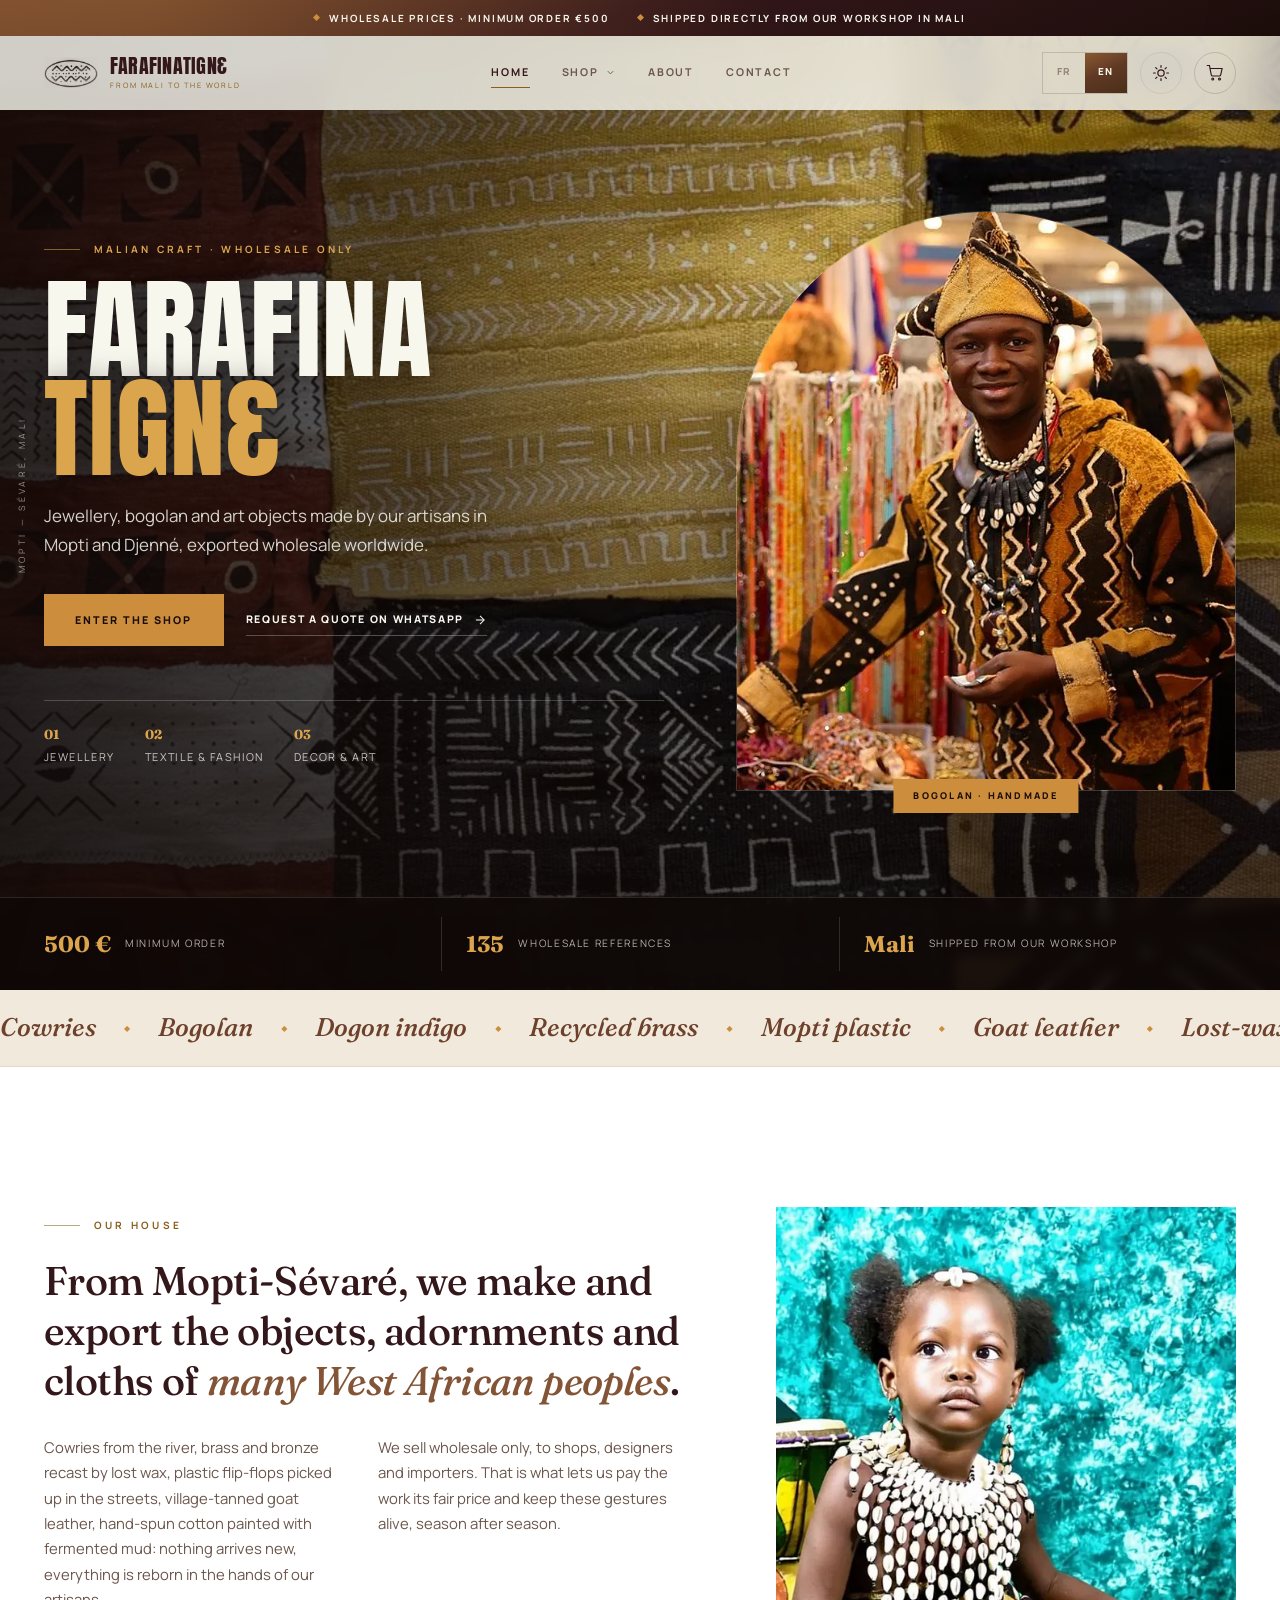
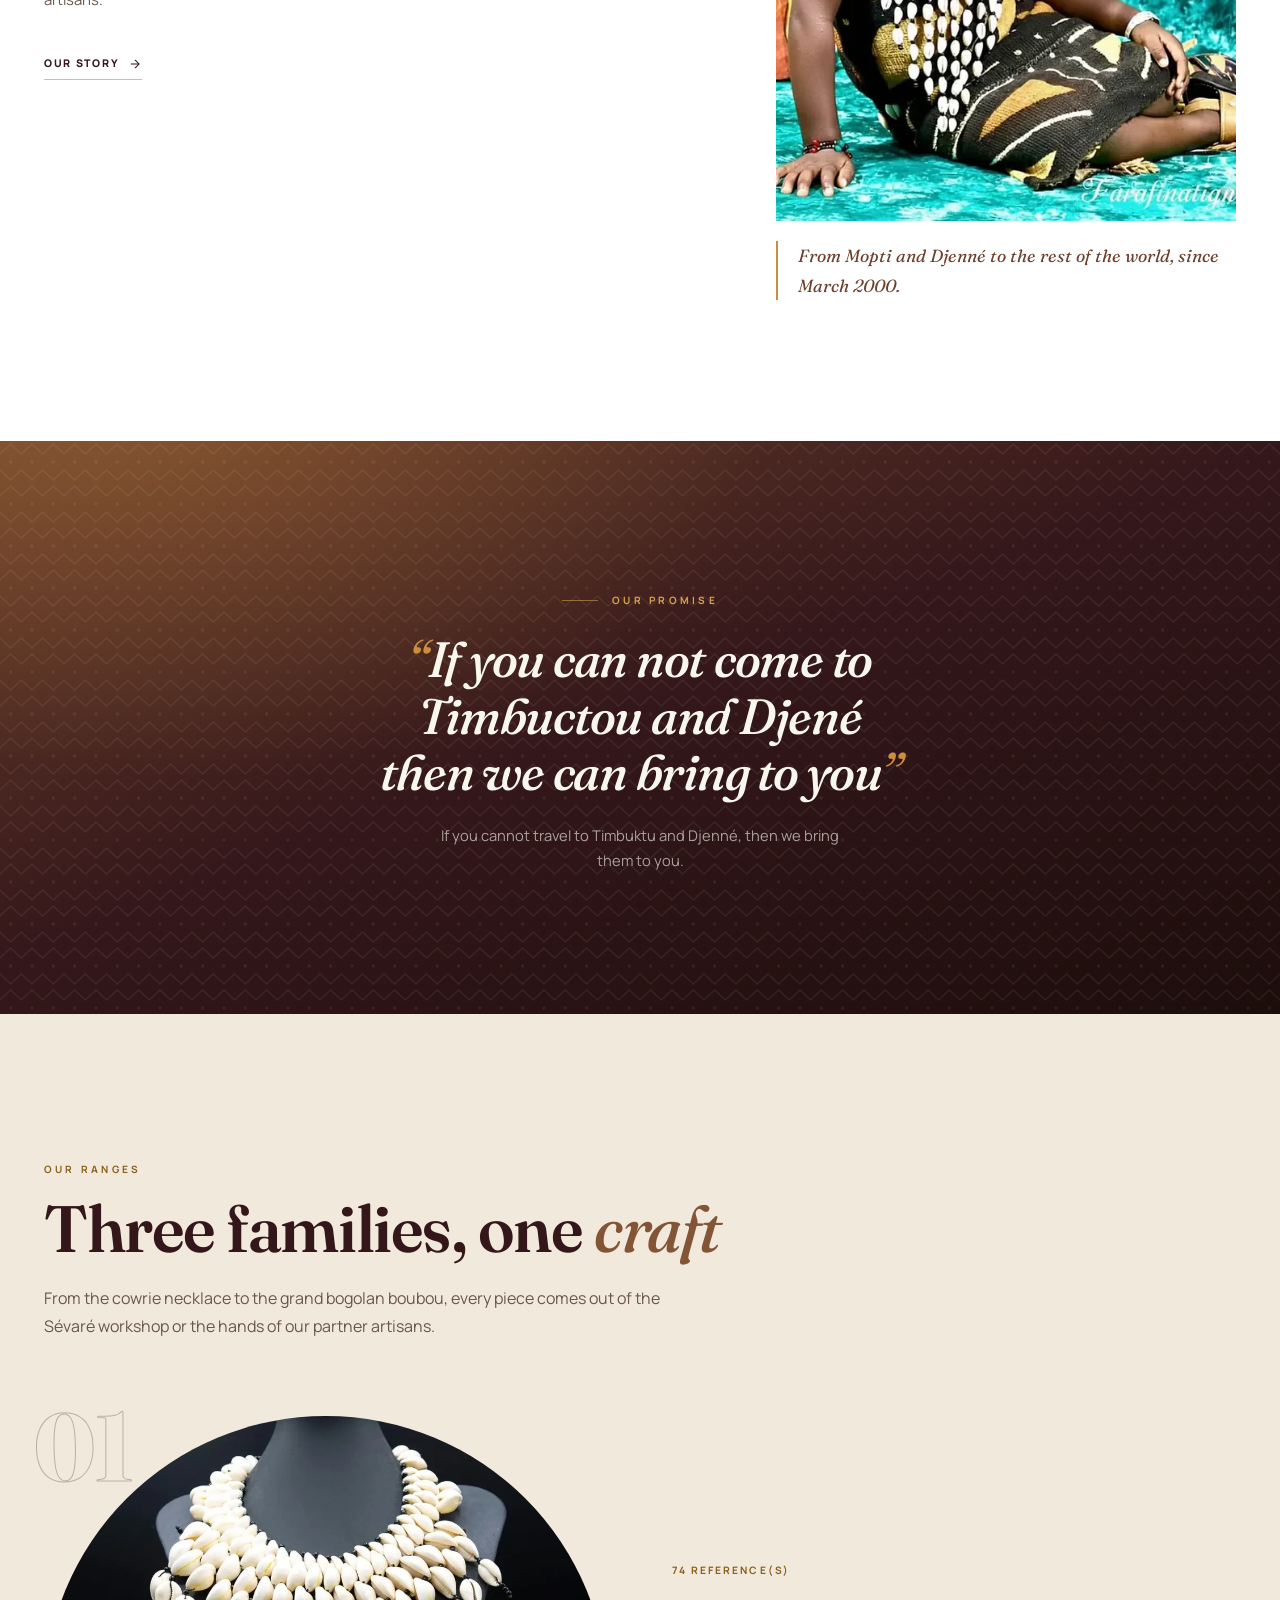
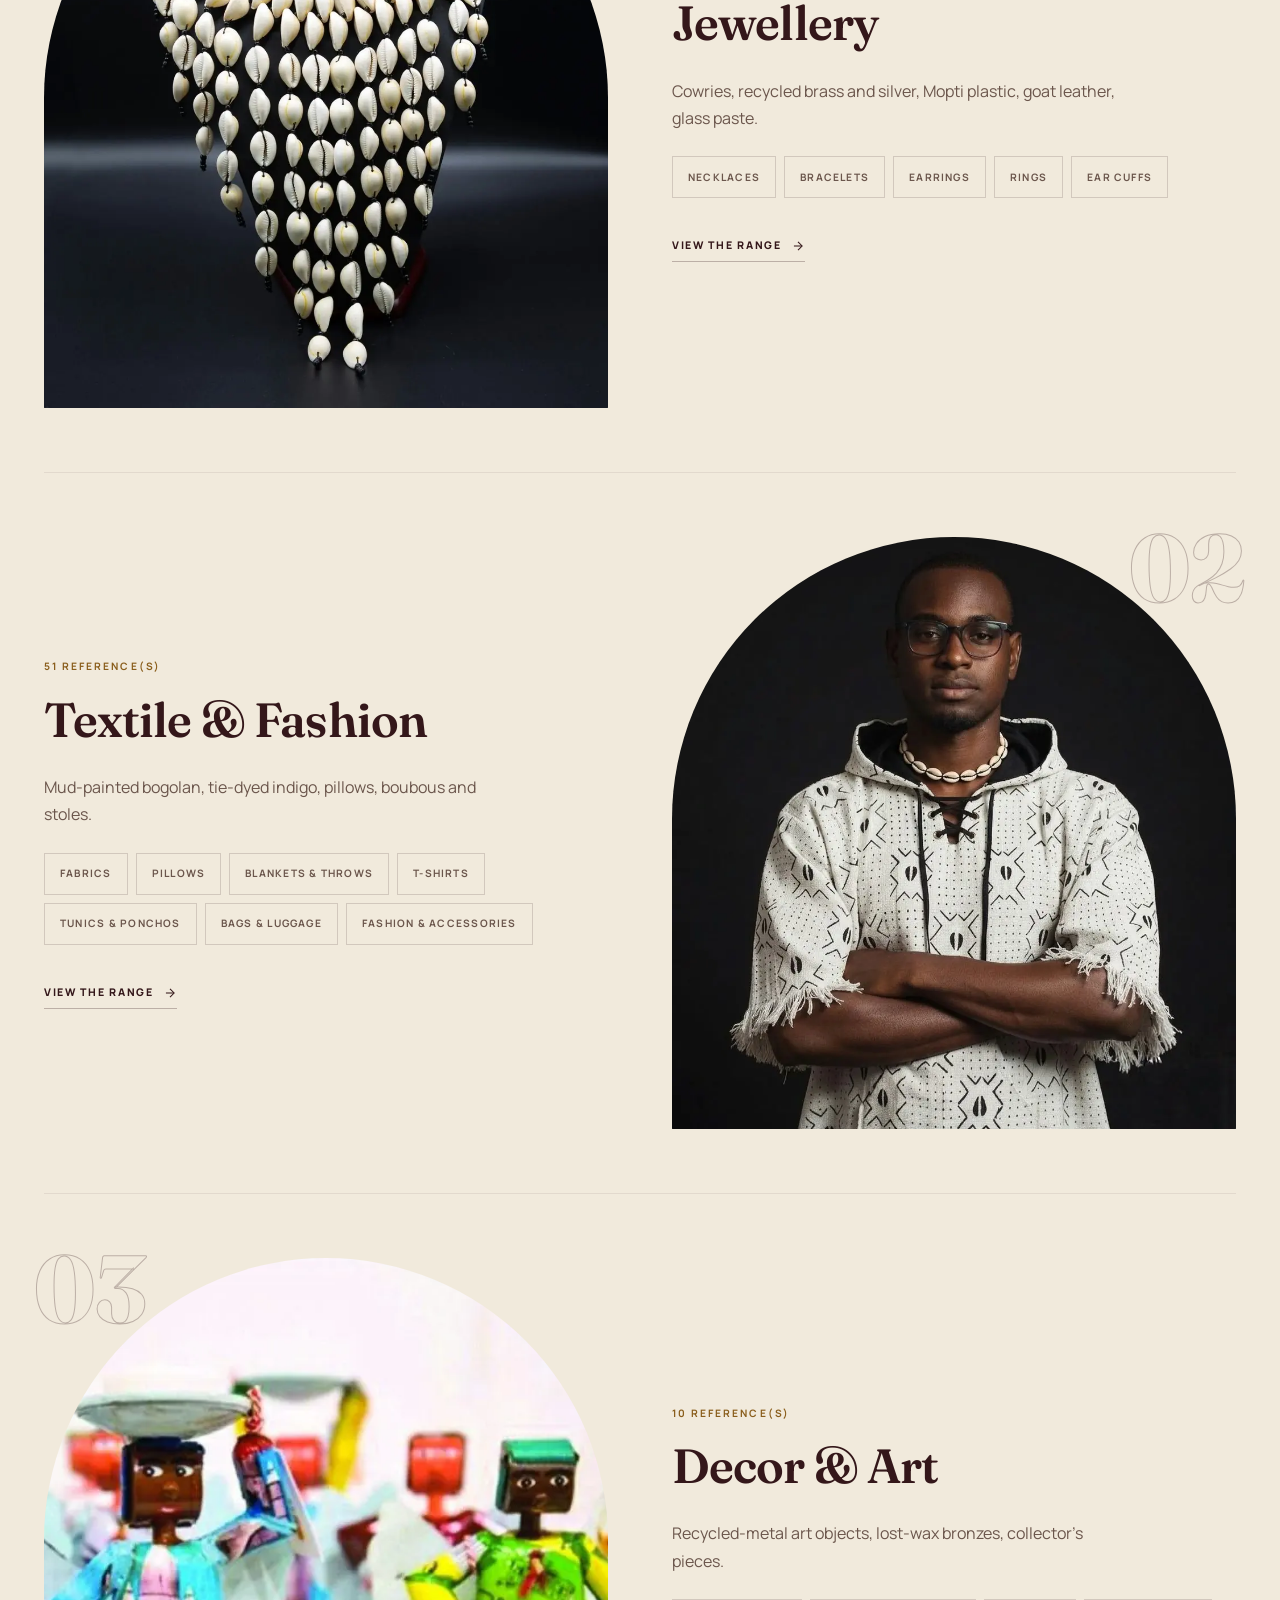
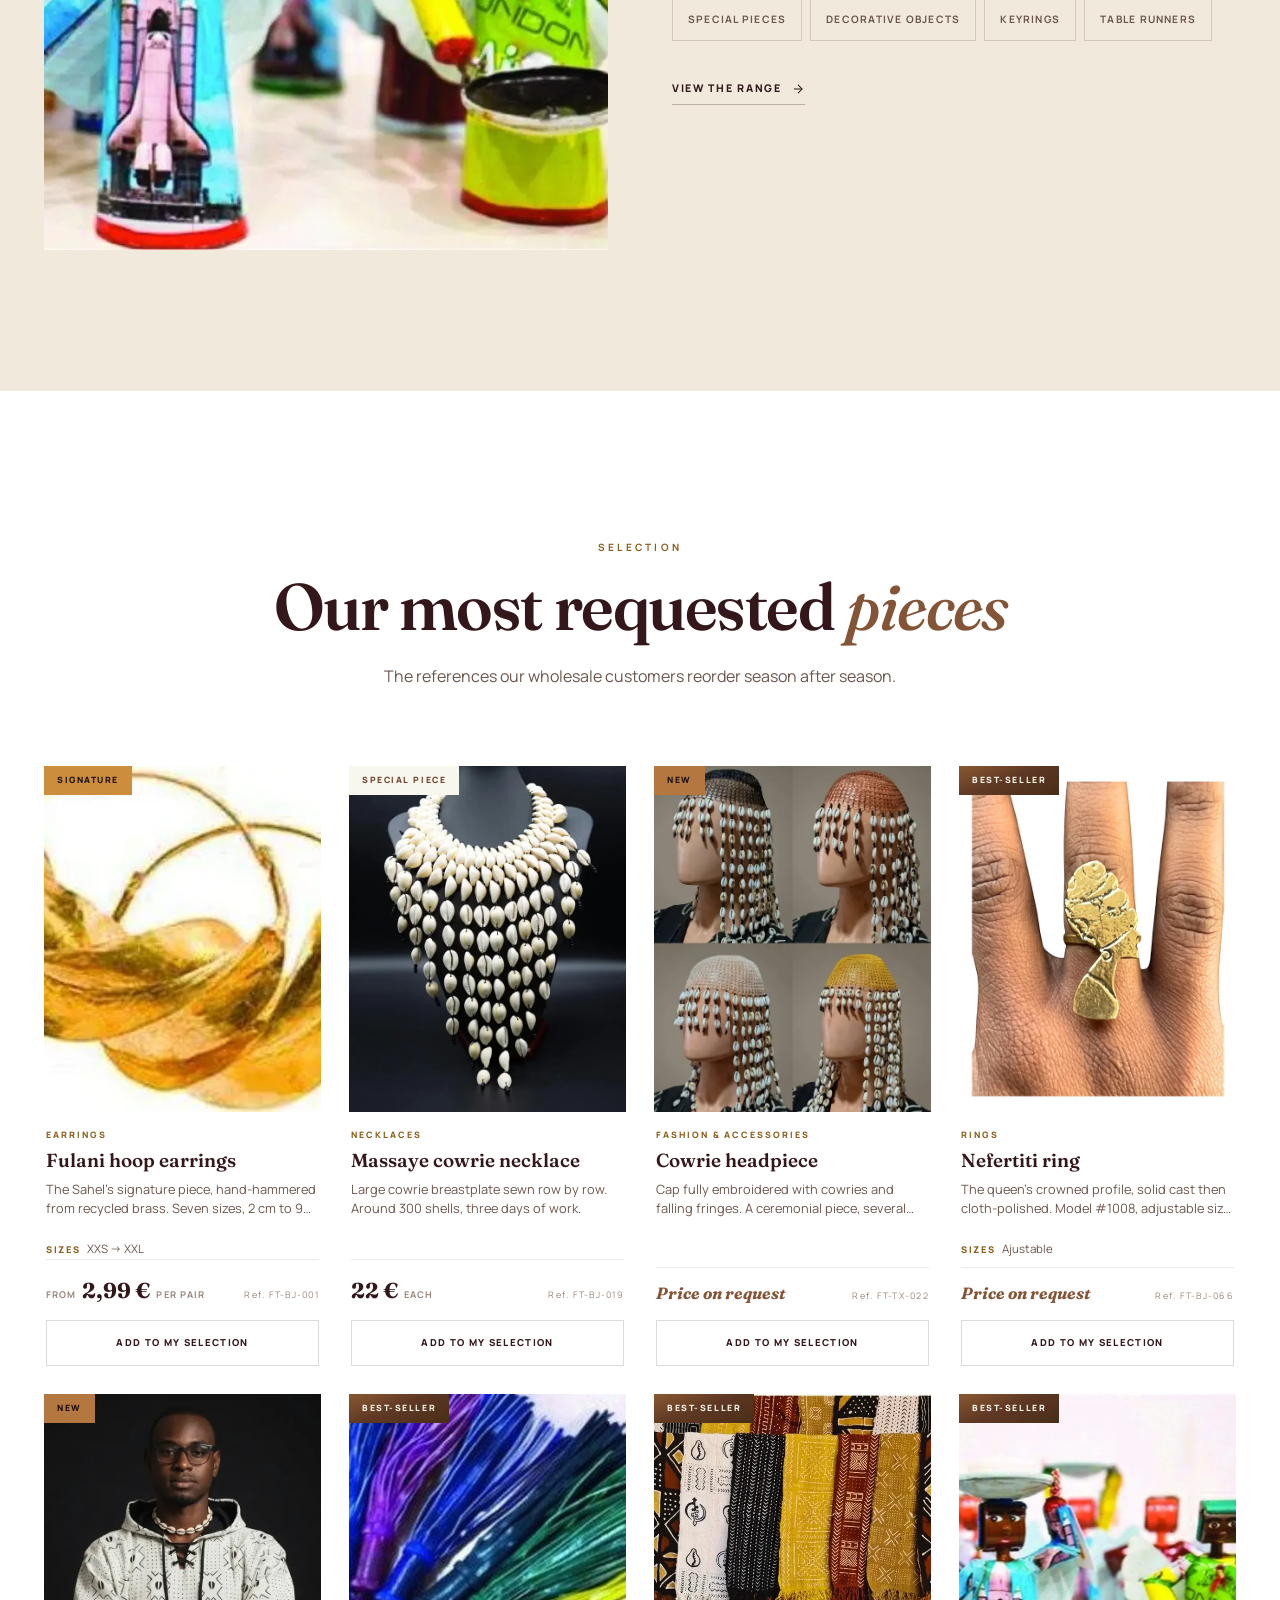
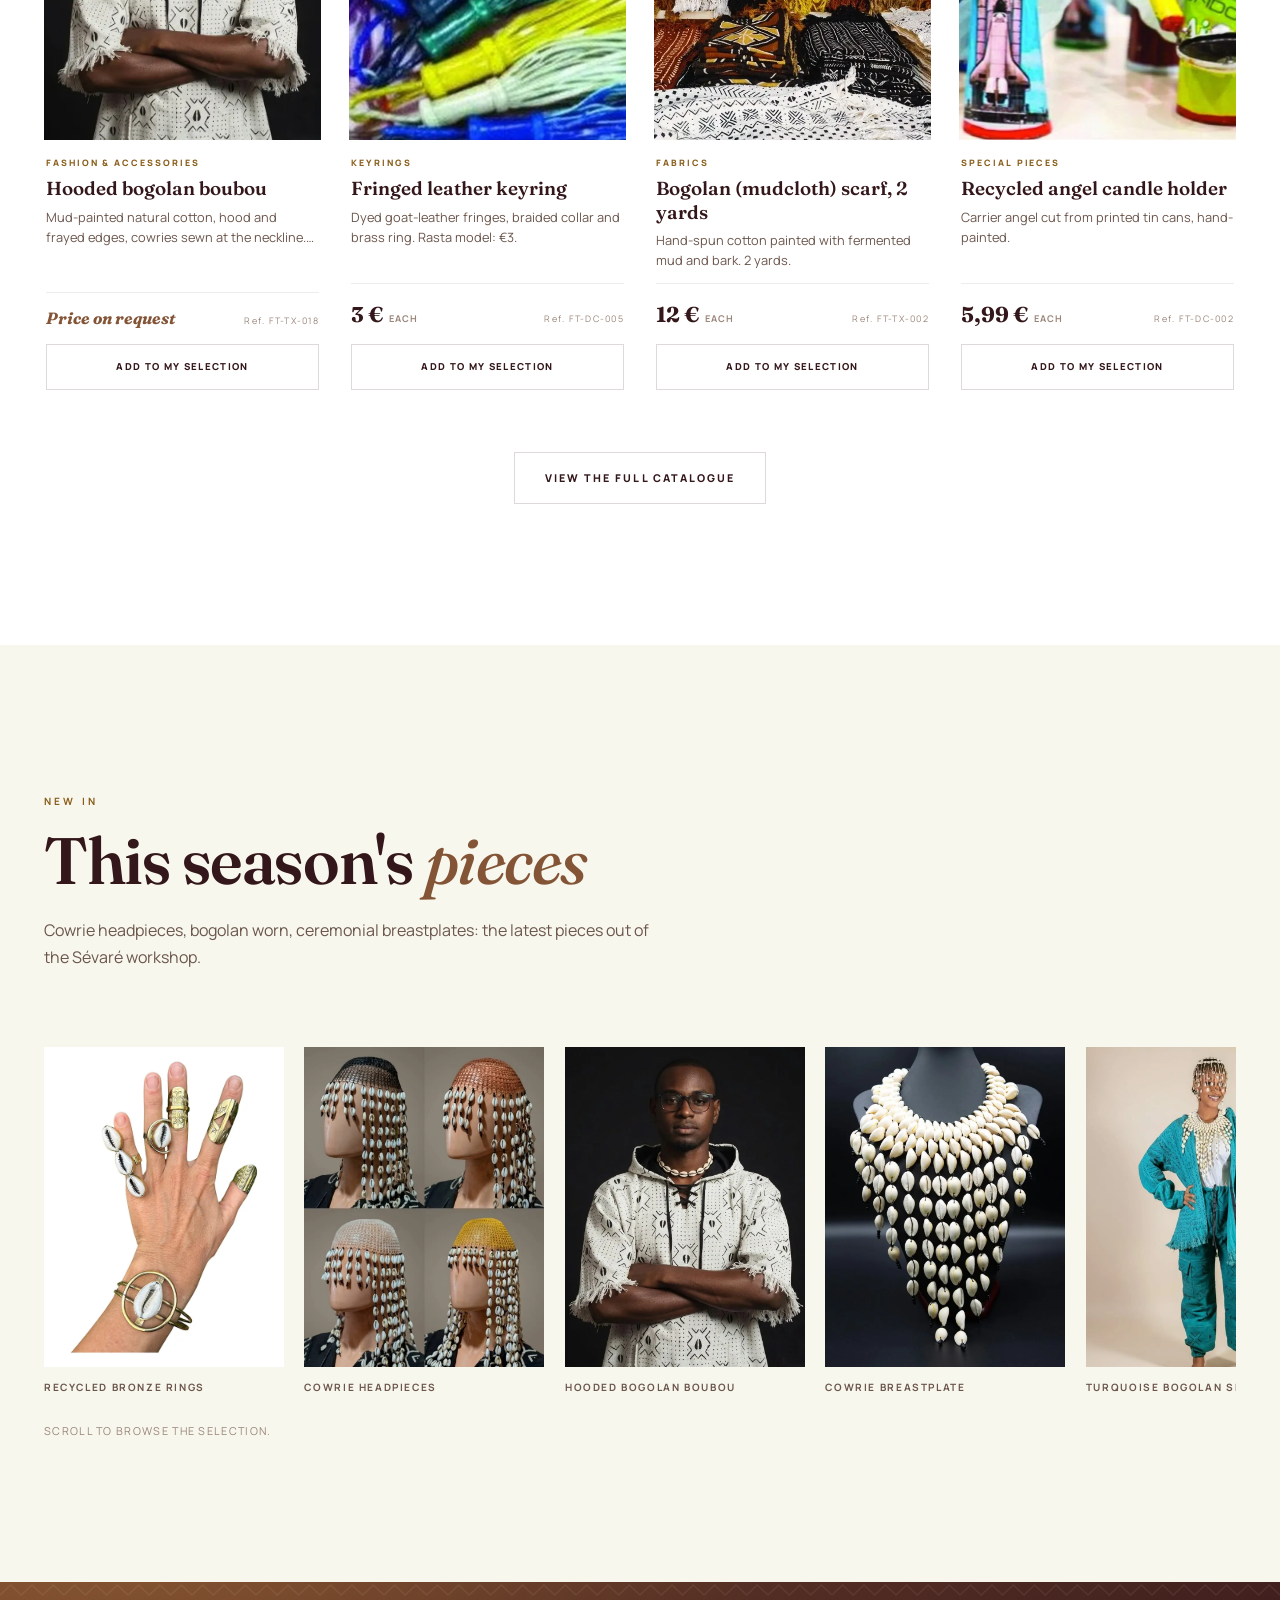
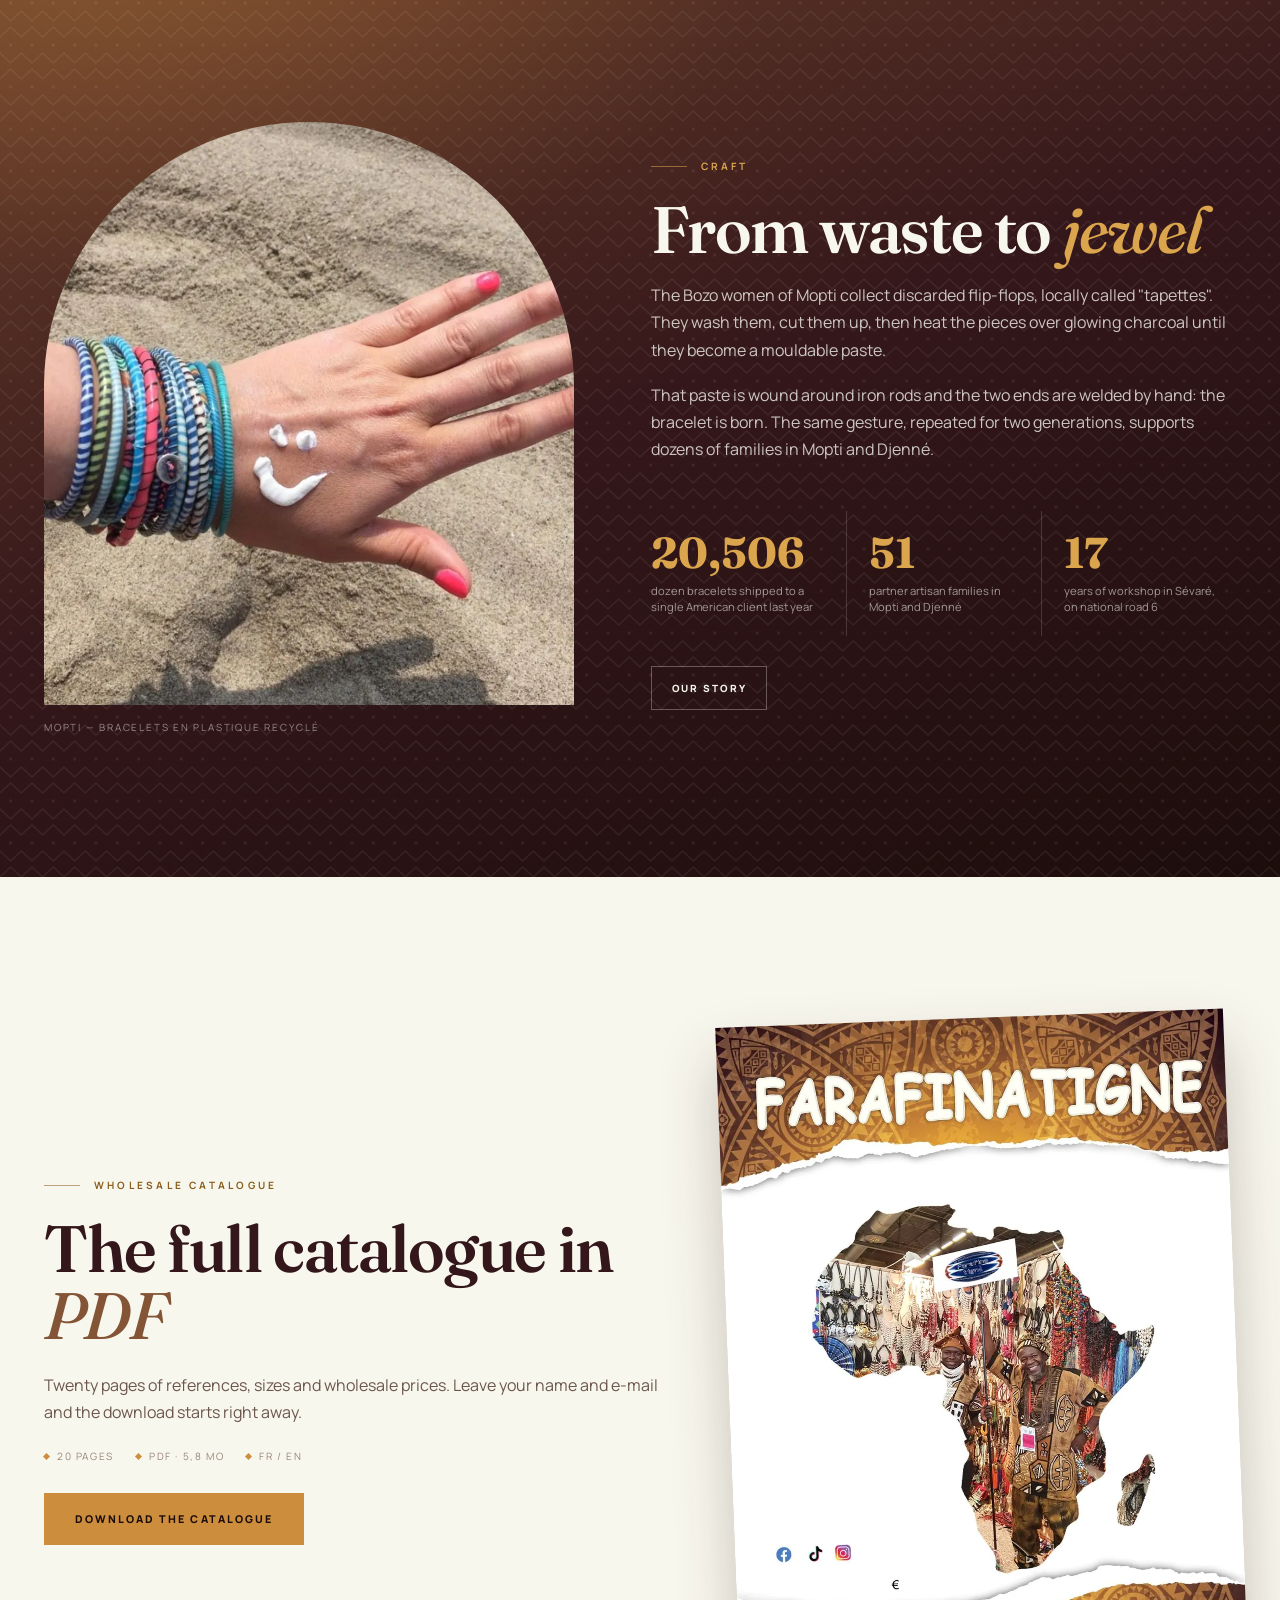
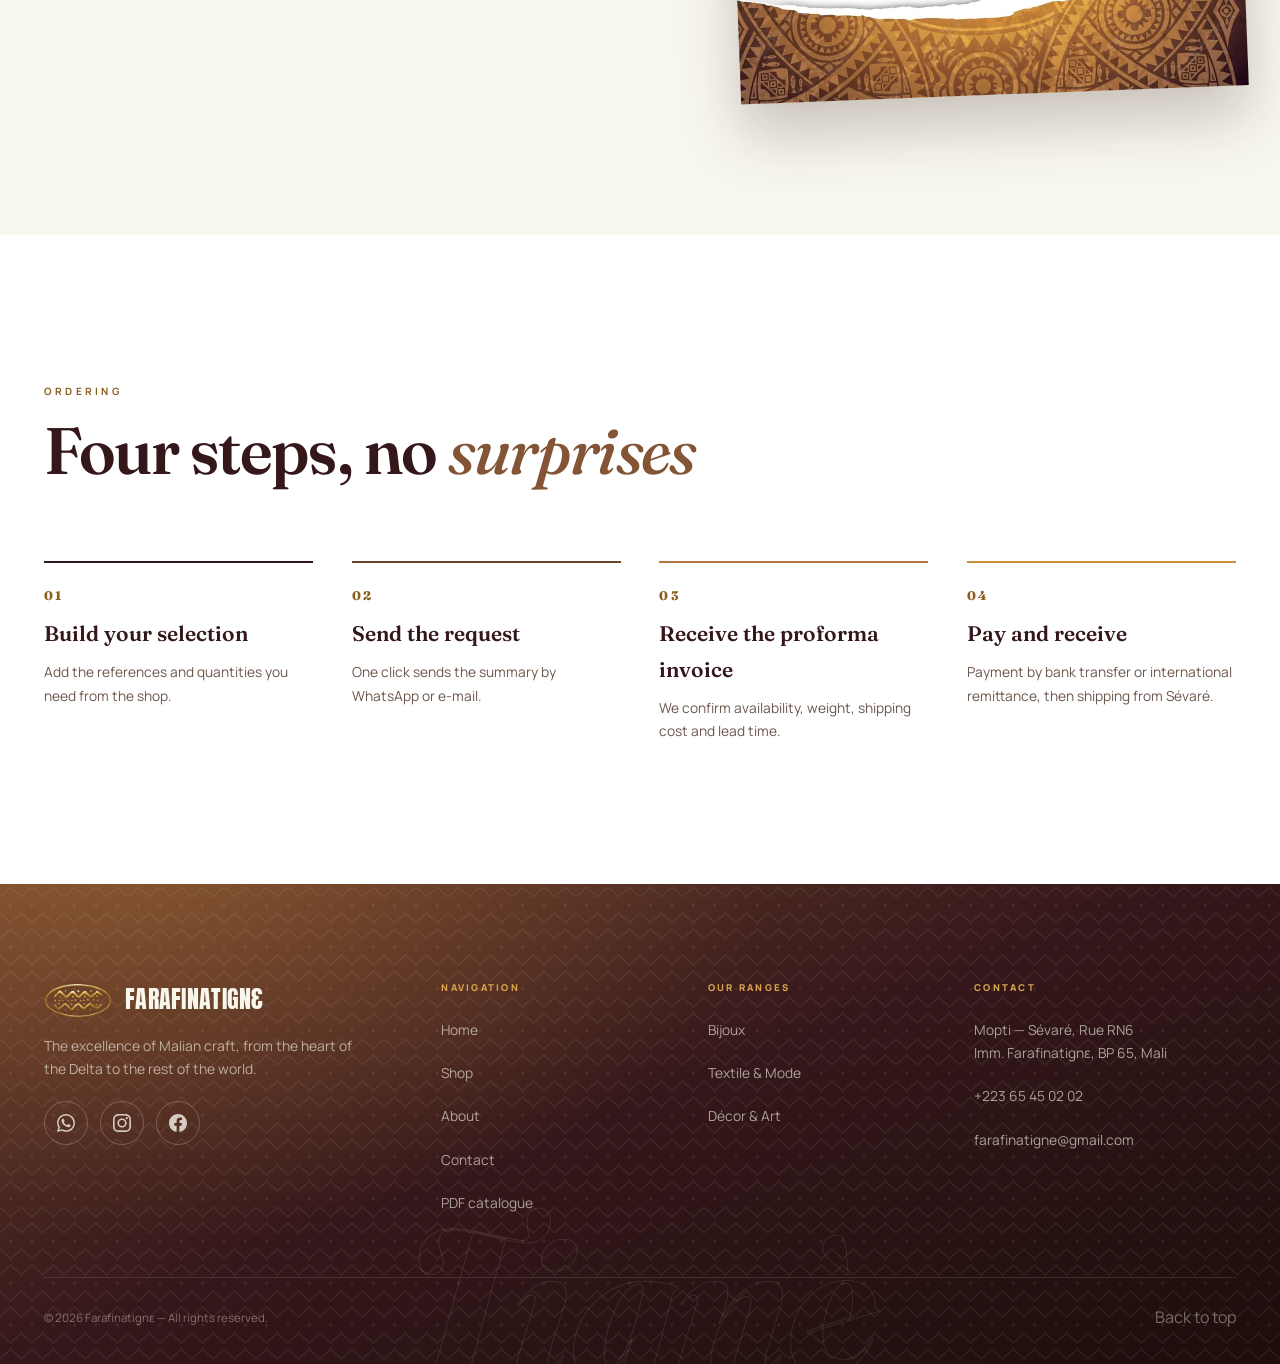
==== commit a768c386: "Mode sombre, cadrage des photos et responsive repris de fond en comble Mode sombre. Pas de noir plat" ====
--- a/index.html
+++ b/index.html
@@ -8,6 +8,19 @@
 <meta name="keywords" content="artisanat malien en gros, bijoux africains grossiste, bogolan gros, mudcloth wholesale, cauris, bracelets plastique recyclé, indigo dogon, Mopti, Sévaré, Mali">
 <meta name="format-detection" content="telephone=no">
 <meta name="theme-color" content="#1C0D0B">
+<script>
+  /* Le theme est pose AVANT le premier rendu : applique plus tard, la page
+     s'afficherait en clair puis basculerait, ce qui saute aux yeux. */
+  (function () {
+    try {
+      var t = localStorage.getItem("ft-theme");
+      if (t !== "dark" && t !== "light") {
+        t = window.matchMedia("(prefers-color-scheme: dark)").matches ? "dark" : "light";
+      }
+      document.documentElement.setAttribute("data-theme", t);
+    } catch (e) { /* navigation privee : on reste en clair */ }
+  })();
+</script>
 <link rel="canonical" href="https://farafinatigne.com/">
 <link rel="alternate" hreflang="fr" href="https://farafinatigne.com/?lang=fr">
 <link rel="alternate" hreflang="en" href="https://farafinatigne.com/?lang=en">
@@ -132,6 +145,11 @@
         <button data-lang-btn="fr">FR</button>
         <button data-lang-btn="en">EN</button>
       </div>
+      <button class="nav__theme" data-theme-btn aria-label="Basculer le thème sombre"
+              data-i18n="nav.theme" data-i18n-attr="aria-label" title="Thème clair / sombre">
+        <svg class="nav__theme-sun" viewBox="0 0 24 24" fill="none" stroke="currentColor" stroke-width="1.6" stroke-linecap="round"><circle cx="12" cy="12" r="4.2"/><path d="M12 2v2.4M12 19.6V22M22 12h-2.4M4.4 12H2M19.1 4.9l-1.7 1.7M6.6 17.4l-1.7 1.7M19.1 19.1l-1.7-1.7M6.6 6.6 4.9 4.9"/></svg>
+        <svg class="nav__theme-moon" viewBox="0 0 24 24" fill="none" stroke="currentColor" stroke-width="1.6" stroke-linecap="round" stroke-linejoin="round"><path d="M20.5 14.6A8.6 8.6 0 0 1 9.4 3.5a8.6 8.6 0 1 0 11.1 11.1z"/></svg>
+      </button>
       <button class="nav__cart" id="cart-open" aria-label="Ma sélection" data-i18n="nav.cart" data-i18n-attr="aria-label">
         <svg viewBox="0 0 24 24" fill="none" stroke="currentColor" stroke-width="1.5"><circle cx="9" cy="20" r="1.3"/><circle cx="18" cy="20" r="1.3"/><path d="M1 2h3.6l2.4 12.4a2 2 0 0 0 2 1.6h8.6a2 2 0 0 0 2-1.6L21.5 6H5.6"/></svg>
         <span class="nav__cart-count" id="cart-count">0</span>
@@ -157,6 +175,11 @@
     <a href="#" data-pdf data-i18n="shop.pdf">Catalogue PDF</a>
   </div>
   <div class="nav-mobile__foot">
+    <button class="nav__theme nav__theme--mobile" data-theme-btn aria-label="Basculer le thème sombre"
+            data-i18n="nav.theme" data-i18n-attr="aria-label">
+      <svg class="nav__theme-sun" viewBox="0 0 24 24" fill="none" stroke="currentColor" stroke-width="1.6" stroke-linecap="round"><circle cx="12" cy="12" r="4.2"/><path d="M12 2v2.4M12 19.6V22M22 12h-2.4M4.4 12H2M19.1 4.9l-1.7 1.7M6.6 17.4l-1.7 1.7M19.1 19.1l-1.7-1.7M6.6 6.6 4.9 4.9"/></svg>
+      <svg class="nav__theme-moon" viewBox="0 0 24 24" fill="none" stroke="currentColor" stroke-width="1.6" stroke-linecap="round" stroke-linejoin="round"><path d="M20.5 14.6A8.6 8.6 0 0 1 9.4 3.5a8.6 8.6 0 1 0 11.1 11.1z"/></svg>
+    </button>
     <div class="lang" role="group" aria-label="Langue">
       <button data-lang-btn="fr">FR</button>
       <button data-lang-btn="en">EN</button>
--- a/style.css
+++ b/style.css
@@ -65,6 +65,10 @@
 
 * { margin: 0; padding: 0; box-sizing: border-box; }
 html { scroll-behavior: smooth; -webkit-text-size-adjust: 100%; }
+/* Sur un ecran de 320 px, la barre fixe depassait de 2 px : le document
+   lui-meme ne doit jamais defiler lateralement. */
+html { overflow-x: hidden; }
+
 body {
   font-family: var(--font-sans);
   font-size: 16px;
@@ -533,7 +537,7 @@
    ========================================================= */
 .ranges { display: grid; gap: clamp(30px, 5vw, 64px); }
 .range {
-  display: grid; grid-template-columns: 1fr 1fr; gap: clamp(24px, 5vw, 70px);
+  display: grid; grid-template-columns: minmax(0, 1fr) minmax(0, 1fr); gap: clamp(24px, 5vw, 70px);
   align-items: center; padding-bottom: clamp(30px, 5vw, 64px); border-bottom: 1px solid var(--line-2);
 }
 .range:last-child { border-bottom: none; padding-bottom: 0; }
@@ -567,12 +571,17 @@
 /* =========================================================
    CARTES PRODUITS — sobres, la photo d'abord
    ========================================================= */
-.products { display: grid; grid-template-columns: repeat(4, 1fr); gap: clamp(16px, 2.2vw, 30px); }
-.card { display: flex; flex-direction: column; position: relative; }
+/* « 1fr » vaut « minmax(auto, 1fr) » : le minimum automatique d'une case
+   est la taille intrinseque de son image, si bien qu'une photo de 900 px
+   elargit sa colonne et ecrase les trois autres. « minmax(0, 1fr) » et le
+   min-width sur la carte suppriment ce plancher. */
+.products { display: grid; grid-template-columns: repeat(4, minmax(0, 1fr)); gap: clamp(16px, 2.2vw, 30px); }
+.products > * { min-width: 0; }
+.card { display: flex; flex-direction: column; position: relative; min-width: 0; }
 .card__media {
   position: relative; aspect-ratio: 4 / 5; overflow: hidden; background: var(--sand);
 }
-.card__media img { width: 100%; height: 100%; object-fit: cover; transition: transform 1s cubic-bezier(.16, 1, .3, 1); }
+.card__media img { width: 100%; height: 100%; max-width: 100%; object-fit: cover; transition: transform 1s cubic-bezier(.16, 1, .3, 1); }
 .card:hover .card__media img { transform: scale(1.04); }
 .card__tag {
   position: absolute; top: 0; left: 0;
@@ -636,6 +645,64 @@
   background: #A33A1E; color: var(--ivory); padding: 3px 7px; border-radius: 999px;
   align-self: center;
 }
+/* =========================================================
+   CADRAGE DES PHOTOS
+   Les cadres editoriaux sont en portrait (0,87 a 0,91) alors que
+   les photos de personnes montent jusqu'a 0,47 : centrer le
+   recadrage coupait les tetes, qui se trouvent dans le haut de
+   l'image. On remonte donc la fenetre de recadrage.
+   Sur une photo en paysage il n'y a pas de debordement vertical :
+   la valeur est alors sans effet, rien ne bouge.
+   ========================================================= */
+.about__media img,
+.craft__media img,
+.range__arch img,
+.gallery img,
+.lookbook__strip img,
+.pdf__cover img {
+  object-position: var(--cadrage, 50% 22%);
+}
+/* Les fiches produit : le sujet (crochet d'une boucle, col d'un
+   vetement) est lui aussi vers le haut, mais moins haut qu'un visage. */
+.card__media img,
+.card__track img {
+  object-position: var(--cadrage, 50% 38%);
+}
+.cart-line img { object-position: var(--cadrage, 50% 30%); }
+
+/* --- carrousel d'assortiment ---
+   La fenetre garde le format 4/5 des autres cartes : la carte d'un lot
+   ne doit jamais etre plus haute ni plus large que ses voisines. */
+.card__media--carousel { display: block; }
+.card__track {
+  display: flex; width: 100%; height: 100%;
+  transition: transform .45s cubic-bezier(.22, 1, .36, 1);
+}
+.card__track img { flex: 0 0 100%; width: 100%; height: 100%; object-fit: cover; }
+.card:hover .card__media--carousel img { transform: none; }
+
+.card__nav {
+  position: absolute; top: 50%; transform: translateY(-50%);
+  width: 34px; height: 34px; display: grid; place-items: center;
+  background: rgba(248, 247, 238, .92); color: var(--ink);
+  font-size: 1.25rem; line-height: 1; padding-bottom: 3px;
+  opacity: 0; transition: opacity .25s, background .2s;
+  border: none; cursor: pointer; z-index: 2;
+}
+.card__nav--prev { left: 8px; }
+.card__nav--next { right: 8px; }
+.card:hover .card__nav, .card__media--carousel:focus-within .card__nav { opacity: 1; }
+.card__nav:hover { background: var(--ivory); }
+.card__count {
+  position: absolute; bottom: 10px; left: 10px; z-index: 2;
+  background: rgba(28, 13, 11, .78); color: var(--ivory);
+  font-size: .58rem; font-weight: 800; letter-spacing: .12em;
+  padding: 5px 9px; border-radius: 999px;
+}
+@media (hover: none) {
+  .card__nav { opacity: 1; }
+}
+
 /* --- planche de motifs d'un assortiment --- */
 .card__motifs { margin-top: 12px; }
 .card__motifs-t {
@@ -653,6 +720,10 @@
 }
 .card__motif img { width: 100%; height: 100%; object-fit: cover; }
 .card__motif:hover { transform: translateY(-2px); border-color: var(--gold); }
+.card__motif.is-on { border-color: var(--ink); }
+.card__motif.is-on img { opacity: 1; }
+.card__motif:not(.is-on) img { opacity: .62; transition: opacity .2s; }
+.card__motif:hover img { opacity: 1; }
 
 .cart-line__was {
   color: var(--tx-3); text-decoration: line-through; font-weight: 400; margin-right: 5px;
@@ -801,7 +872,21 @@
   backdrop-filter: blur(12px); -webkit-backdrop-filter: blur(12px);
   border-top: 1px solid var(--line-2); border-bottom: 1px solid var(--line-2); padding: 11px 0;
 }
-.filters__row { display: flex; gap: 8px; overflow-x: auto; scrollbar-width: none; padding-bottom: 2px; }
+/* La rangee de filtres defile lateralement sur telephone : sans repere
+   visuel, on ne devine pas qu'il reste des gammes a droite. Le masque
+   estompe la derniere pastille, ce qui suffit a le faire comprendre. */
+.filters__row {
+  display: flex; gap: 8px; overflow-x: auto; scrollbar-width: none;
+  padding-bottom: 2px; scroll-snap-type: x proximity;
+  -webkit-overflow-scrolling: touch;
+}
+.filters__row > * { scroll-snap-align: start; }
+@media (max-width: 900px) {
+  .filters__row {
+    -webkit-mask-image: linear-gradient(90deg, #000 0, #000 calc(100% - 34px), transparent 100%);
+            mask-image: linear-gradient(90deg, #000 0, #000 calc(100% - 34px), transparent 100%);
+  }
+}
 .filters__row::-webkit-scrollbar { display: none; }
 .filters__row + .filters__row { margin-top: 8px; display: none; }
 .filters__row + .filters__row.is-visible { display: flex; }
@@ -835,13 +920,13 @@
   font-family: var(--font-display); font-size: clamp(1.3rem, 3.2vw, 2.1rem);
   line-height: 1.3; color: var(--ink); max-width: 950px; font-weight: 500; letter-spacing: -.015em;
 }
-.about__block { display: grid; grid-template-columns: 1fr 1fr; gap: clamp(26px, 5vw, 76px); align-items: center; margin-top: clamp(48px, 8vw, 96px); }
+.about__block { display: grid; grid-template-columns: minmax(0, 1fr) minmax(0, 1fr); gap: clamp(26px, 5vw, 76px); align-items: center; margin-top: clamp(48px, 8vw, 96px); }
 .about__block:nth-child(even) .about__media { order: 2; }
 .about__media img { width: 100%; aspect-ratio: 4 / 4.6; object-fit: cover; border-radius: 999px 999px 3px 3px; }
 .about__text h2 { font-family: var(--font-display); font-size: clamp(1.8rem, 4vw, 2.8rem); font-weight: 600; letter-spacing: -.02em; }
 .about__text h2 em { font-style: italic; font-weight: 500; color: var(--brown-3); }
 .about__text p { margin-top: 16px; color: var(--tx-2); }
-.gallery { display: grid; grid-template-columns: repeat(4, 1fr); gap: 12px; margin-top: 34px; }
+.gallery { display: grid; grid-template-columns: repeat(4, minmax(0, 1fr)); gap: 12px; margin-top: 34px; }
 .gallery img { width: 100%; aspect-ratio: 4 / 5; object-fit: cover; cursor: zoom-in; background: var(--sand); transition: opacity .3s; }
 .gallery img:hover { opacity: .85; }
 
@@ -1089,7 +1174,7 @@
    RESPONSIVE
    ========================================================= */
 @media (max-width: 1180px) {
-  .products { grid-template-columns: repeat(3, 1fr); }
+  .products { grid-template-columns: repeat(3, minmax(0, 1fr)); }
   .footer__top { grid-template-columns: 1.4fr 1fr 1fr; }
   .footer__col--last { grid-column: 1 / -1; }
 }
@@ -1134,8 +1219,8 @@
   :root { --nav-h: 64px; --bar-h: 34px; }
   .topbar { font-size: .54rem; letter-spacing: .1em; gap: 0; }
   .topbar span:nth-child(2) { display: none; }
-  .products { grid-template-columns: repeat(2, 1fr); gap: 14px; }
-  .gallery { grid-template-columns: repeat(2, 1fr); }
+  .products { grid-template-columns: repeat(2, minmax(0, 1fr)); gap: 14px; }
+  .gallery { grid-template-columns: repeat(2, minmax(0, 1fr)); }
   .pillars, .factlist { grid-template-columns: 1fr; }
   .stats { grid-template-columns: 1fr; }
   .stat { border-left: none; padding-left: 0; border-top: 1px solid rgba(248, 247, 238, .16); }
@@ -1153,13 +1238,219 @@
 
 @media (max-width: 480px) {
   body { font-size: 15px; }
-  .products { grid-template-columns: 1fr; }
-  .card__media { aspect-ratio: 4 / 4; }
+  /* Deux colonnes tenues jusqu'en bas : a une seule, la boutique
+     faisait 43 000 px de haut, illisible a parcourir pour un
+     acheteur en gros. */
+  .card__media { aspect-ratio: 4 / 4.4; }
   .hero__actions { flex-direction: column; align-items: stretch; gap: 14px; }
   .hero__index { gap: 18px; }
   .footer__top { grid-template-columns: 1fr; }
   .whatsapp-float { width: 46px; height: 46px; left: 14px; bottom: 14px; }
   .to-top { right: 14px; bottom: 14px; }
+}
+
+/* =========================================================
+   MODE SOMBRE
+   Pas de noir plat : le fond reprend le degrade du bandeau de
+   marque — brun chaud qui descend vers l'espresso, avec le halo
+   d'or en haut a gauche. C'est la meme matiere que les sections
+   sombres du site, etendue a toute la page.
+
+   Les jetons de surface (--paper, --sand) et d'encre (--ink,
+   --tx-*) basculent ; les couleurs de marque (ivoire, espresso,
+   or) ne bougent pas : elles servent aux pastilles claires
+   posees sur les photos, qui restent claires dans les deux
+   themes. Seul --gold-deep change : sa version foncee, choisie
+   pour rester lisible sur ivoire, devient illisible sur brun.
+   ========================================================= */
+:root[data-theme="dark"] {
+  --paper: #251614;
+  --ivory-fixe: #F8F7EE;
+  --sand:  #2E1C18;
+
+  --tx-1: #F4EEE3;
+  --tx-2: #CDB9AA;
+  --tx-3: #A08C7D;
+  --ink:  #F4EEE3;
+
+  --line:   rgba(248, 247, 238, .16);
+  --line-2: rgba(248, 247, 238, .09);
+
+  /* l'or profond n'est lisible que sur fond clair : sur brun on
+     remonte a l'or clair, qui tient 7:1 sur l'espresso */
+  --gold-deep: #DBA54E;
+
+  color-scheme: dark;
+}
+
+:root[data-theme="dark"] body {
+  background:
+    radial-gradient(1200px 760px at 6% -10%, rgba(204, 141, 61, .22) 0%, transparent 58%),
+    radial-gradient(1000px 700px at 104% 6%, rgba(109, 65, 44, .34) 0%, transparent 60%),
+    linear-gradient(168deg, #3B231C 0%, #2A1614 46%, #1C0D0B 100%);
+  background-attachment: fixed;
+  color: var(--tx-1);
+}
+
+/* ---- surfaces qui etaient explicitement ivoire ---- */
+:root[data-theme="dark"] .section--ivory { background: rgba(255, 255, 255, .028); }
+:root[data-theme="dark"] .section--sand  { background: rgba(255, 255, 255, .05); }
+:root[data-theme="dark"] .nav__menu,
+:root[data-theme="dark"] .cart,
+:root[data-theme="dark"] .modal__box,
+:root[data-theme="dark"] .pdf-gate__box,
+:root[data-theme="dark"] .lightbox img { background: #2A1917; }
+:root[data-theme="dark"] .filters { background: rgba(28, 13, 11, .72); backdrop-filter: blur(8px); }
+:root[data-theme="dark"] .marquee { background: rgba(255, 255, 255, .04); }
+:root[data-theme="dark"] .page-head { background: rgba(255, 255, 255, .03); }
+
+/* Le bandeau defilant et la citation etaient ecrits en brun moyen :
+   lisibles sur ivoire, ils tombent a 2,2:1 sur le fond sombre. */
+:root[data-theme="dark"] .marquee__track span { color: #E8D9C4; }
+:root[data-theme="dark"] .manifesto__quote { color: var(--tx-1); }
+:root[data-theme="dark"] .page-head__ghost { -webkit-text-stroke-color: rgba(248, 247, 238, .12); }
+:root[data-theme="dark"] .form { background: rgba(255, 255, 255, .045); }
+:root[data-theme="dark"] .field input,
+:root[data-theme="dark"] .field textarea,
+:root[data-theme="dark"] .field select { background: rgba(28, 13, 11, .5); color: var(--tx-1); }
+
+/* ---- la nav et le bandeau ---- */
+:root[data-theme="dark"] .nav { background: rgba(28, 13, 11, .82); backdrop-filter: blur(10px); }
+:root[data-theme="dark"] .nav__logo .seal { filter: invert(1) brightness(1.6) sepia(.35) saturate(2.2) hue-rotate(-8deg); }
+
+/* ---- les sections deja sombres ----
+   Elles portaient le degrade de marque sur un fond clair : dans le
+   theme sombre elles s'y fondraient. On les detache d'un filet et
+   d'un fond legerement plus dense. */
+:root[data-theme="dark"] .craft,
+:root[data-theme="dark"] .signature,
+:root[data-theme="dark"] .footer,
+:root[data-theme="dark"] .hero__band {
+  background-color: rgba(12, 6, 5, .55);
+  background-image: none;
+  border-top: 1px solid rgba(248, 247, 238, .1);
+}
+
+/* ---- cartes produit ---- */
+:root[data-theme="dark"] .card__media,
+:root[data-theme="dark"] .gallery img,
+:root[data-theme="dark"] .cart-line img { background: rgba(255, 255, 255, .05); }
+:root[data-theme="dark"] .card__add { border-color: var(--line); color: var(--tx-1); }
+:root[data-theme="dark"] .card__add:hover { background: var(--gold); color: var(--espresso); border-color: var(--gold); }
+:root[data-theme="dark"] .filter { border-color: var(--line-2); color: var(--tx-2); }
+:root[data-theme="dark"] .filter.is-active { background: var(--gold); color: var(--espresso); border-color: var(--gold); }
+:root[data-theme="dark"] .price--quote { color: var(--gold-light); }
+
+/* ---- boutons ---- */
+:root[data-theme="dark"] .btn--ghost,
+:root[data-theme="dark"] .btn--line { color: var(--tx-1); border-color: var(--line); }
+:root[data-theme="dark"] .btn--solid { background: var(--gold); color: var(--espresso); border-color: var(--gold); }
+
+/* ---- le filigrane et les motifs, trop appuyes sur fond sombre ---- */
+:root[data-theme="dark"] .ghost, :root[data-theme="dark"] .section__ghost { opacity: .05; }
+:root[data-theme="dark"] .pattern-layer { opacity: .5; }
+
+/* ---- l'interrupteur lui-meme ---- */
+.nav__theme {
+  width: 42px; height: 42px; flex: none; display: grid; place-items: center;
+  border: 1px solid var(--line-2); border-radius: 999px; background: transparent;
+  color: var(--tx-1); cursor: pointer; transition: background .2s, border-color .2s, color .2s;
+}
+.nav__theme:hover { border-color: var(--gold); color: var(--gold-deep); }
+.nav__theme svg { width: 18px; height: 18px; }
+.nav__theme-moon { display: none; }
+:root[data-theme="dark"] .nav__theme-sun { display: none; }
+:root[data-theme="dark"] .nav__theme-moon { display: block; }
+.nav__theme--mobile {
+  width: auto; height: 44px; padding: 0 18px; border-radius: 999px;
+  border-color: rgba(248, 247, 238, .22); color: var(--ivory);
+}
+@media (max-width: 1000px) {
+  /* sur telephone il reste dans la barre, entre le panier et le menu */
+  .nav__theme:not(.nav__theme--mobile) { width: 38px; height: 38px; }
+}
+
+/* Le passage d'un theme a l'autre : assez lent pour etre lisible,
+   assez court pour ne pas retarder la lecture. */
+:root[data-theme] body,
+:root[data-theme] .nav,
+:root[data-theme] .card__media { transition: background-color .35s ease, color .35s ease; }
+
+/* =========================================================
+   PETITS ECRANS
+   Les micro-libelles du site sont dessines a 0,54-0,61rem, soit
+   8 a 10 px : lisible sur un ecran de bureau, trop juste sur un
+   telephone tenu a bout de bras. On leur donne un plancher et on
+   resserre le crenage pour qu'ils ne passent pas a la ligne.
+   ========================================================= */
+@media (max-width: 600px) {
+  .card__cat, .card__ref, .card__sizes span, .card__motifs-t,
+  .price__from, .price__unit, .price__off,
+  .field label, .contact__item h3, .footer h4,
+  .cart-line__ref, .cart__total span, .cart__head-eyebrow, .cart__clear,
+  .filter i, .card__count,
+  .eyebrow, .rule-label, .hero__stamp, .signature__sub,
+  .hero__index span, .stat span, .footer__col a, .footer__legal,
+  .step__num, .fact__label, .hero__band-item span, .topbar span {
+    font-size: .72rem;
+    letter-spacing: .09em;
+  }
+  .card__tag { font-size: .7rem; letter-spacing: .1em; padding: 6px 10px; }
+
+  /* En deux colonnes la ligne de prix ne tient plus : « a partir de »
+     et l'unite passent au-dessus et au-dessous du montant plutot que
+     de se disloquer en morceaux. */
+  .price { flex-wrap: wrap; gap: 2px 6px; line-height: 1.25; }
+  .price__from, .price__unit { flex: 1 0 100%; }
+  .price--promo .price__was, .price--promo .price__now, .price--promo .price__off { flex: 0 0 auto; }
+  .card__foot { gap: 6px; }
+  .card__ref { flex: 1 0 100%; }
+  .card__add, .filter { font-size: .72rem; letter-spacing: .1em; }
+  .topbar { font-size: .66rem; letter-spacing: .08em; }
+  .section__eyebrow, .hero__eyebrow { letter-spacing: .18em; }
+}
+
+/* La barre de navigation sur telephone.
+   Logo + theme + panier + menu ne tiennent pas dans 360 px : le bouton
+   « menu » sortait de l'ecran et devenait inatteignable. On retire de la
+   barre ce qui existe ailleurs — l'interrupteur de theme est repris dans
+   le menu — et on resserre le logo. */
+/* Un numero de telephone et une adresse e-mail se tapotent du pouce :
+   21 px de haut, c'est sous le confort admis (~44 px). */
+@media (max-width: 760px), (pointer: coarse) {
+  .contact__item a, .footer__col a, .nav-mobile__subs a {
+    display: inline-flex; align-items: center; min-height: 44px;
+  }
+}
+
+@media (max-width: 520px) {
+  .nav__theme:not(.nav__theme--mobile) { display: none; }
+  .nav__inner { gap: 10px; }
+  .nav__logo { gap: 9px; }
+  .nav__logo .seal { width: 44px; }
+  .nav__logo-text b { font-size: 1.1rem; }
+  .nav__logo-text i { font-size: .42rem; letter-spacing: .2em; }
+}
+
+@media (max-width: 380px) {
+  .nav__logo-text i { display: none; }
+  .nav__logo .seal { width: 38px; }
+  .nav__logo-text b { font-size: 1rem; }
+}
+
+@media (max-width: 359px) {
+  /* Les tres petits telephones (iPhone SE 1re generation, Galaxy A0x) :
+     deux colonnes deviennent illisibles, on repasse a une. */
+  .products { grid-template-columns: minmax(0, 1fr); }
+  .card__media { aspect-ratio: 4 / 4; }
+  :root { --pad: 16px; }
+}
+
+/* Telephone couche : la hauteur devient la ressource rare. */
+@media (max-height: 460px) and (orientation: landscape) {
+  .hero__grid { padding-top: calc(var(--bar-h) + var(--nav-h) + 12px); padding-bottom: 20px; }
+  .hero__art { display: none; }
+  .nav-mobile__links { gap: 10px; }
 }
 
 @media (prefers-reduced-motion: reduce) {
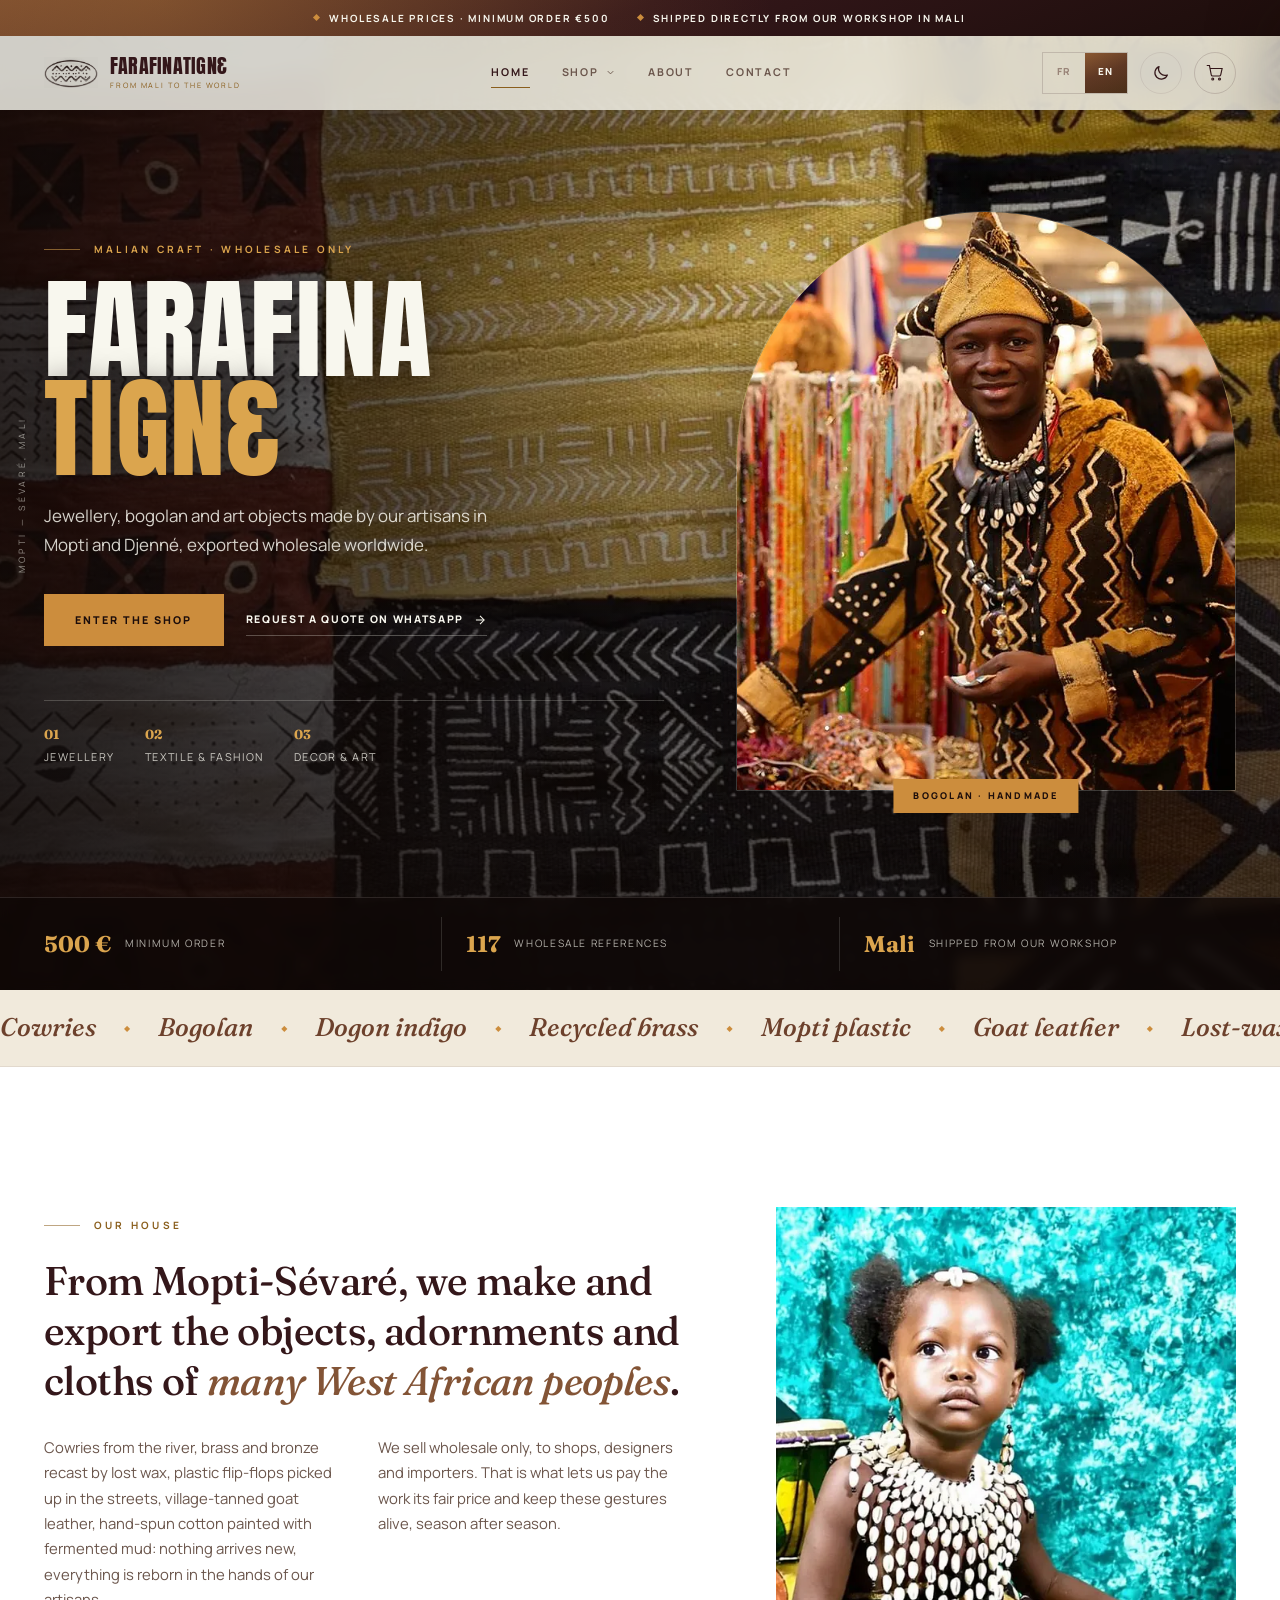
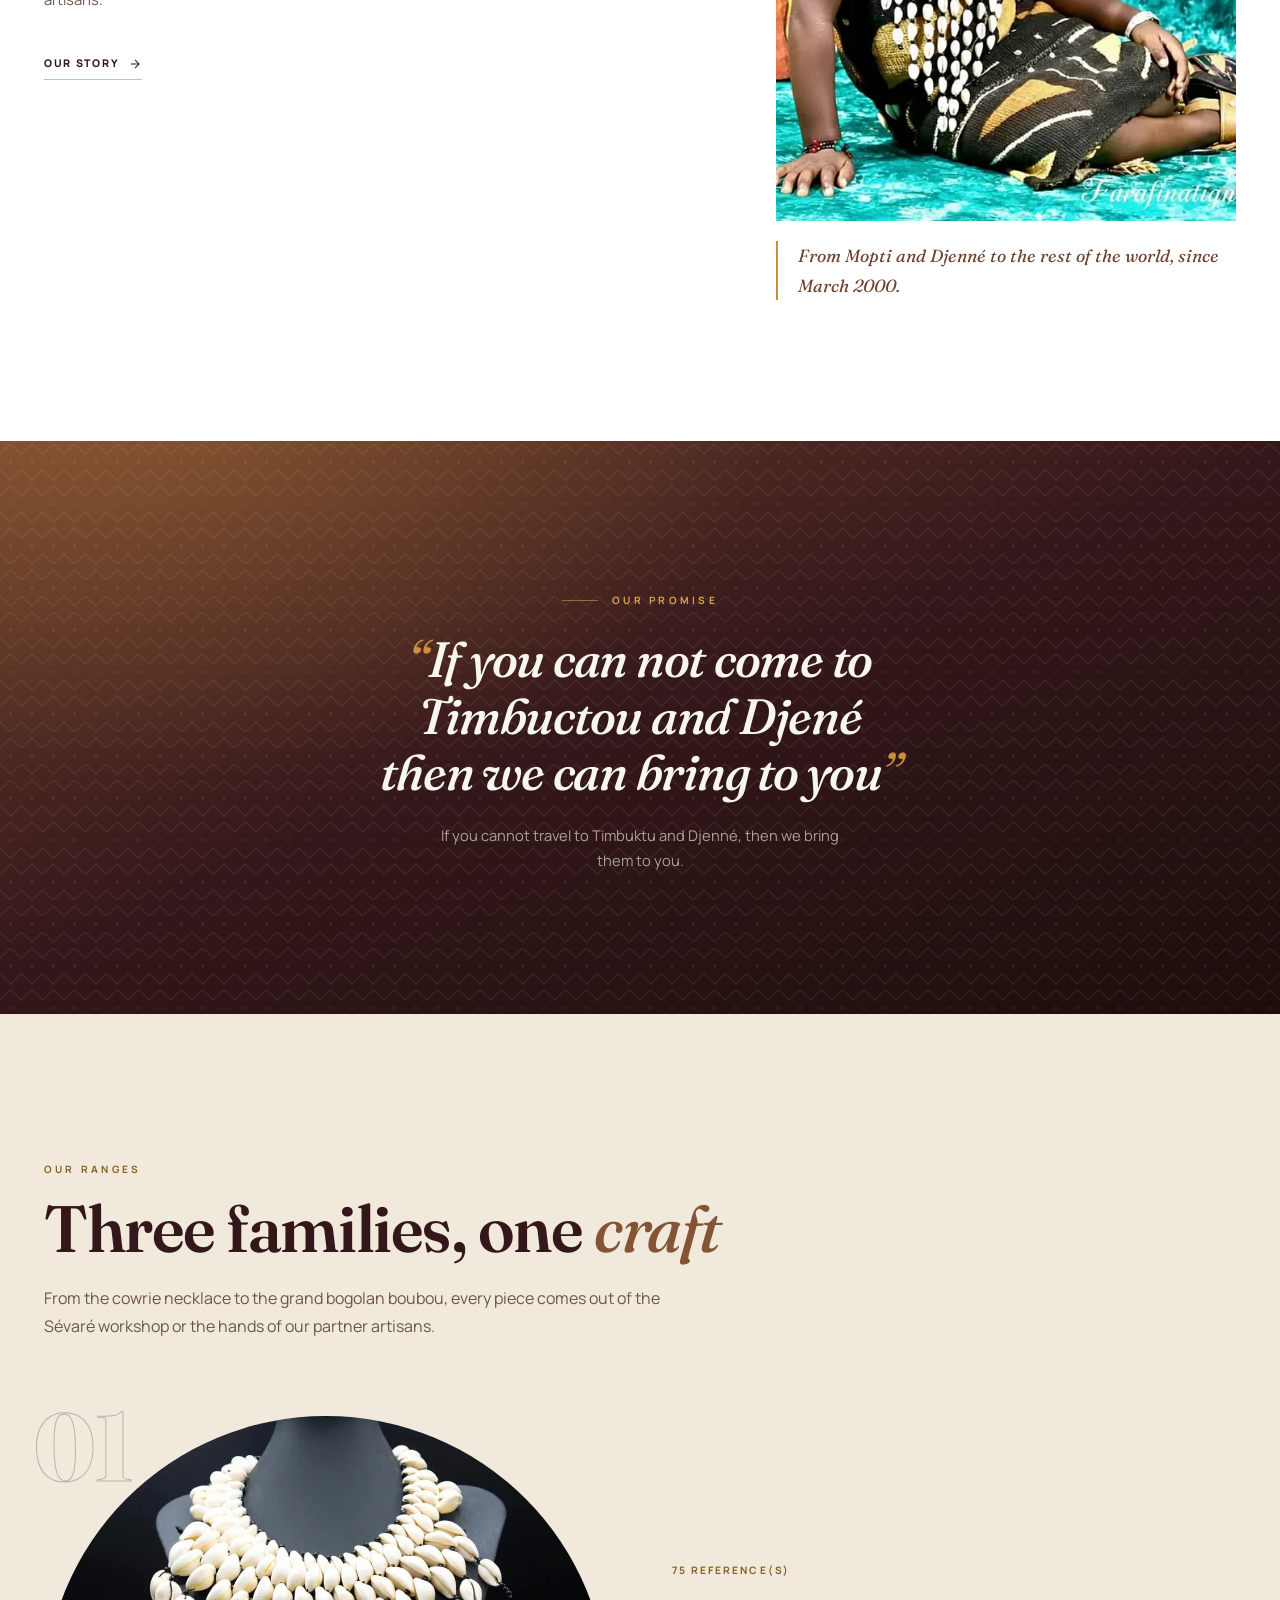
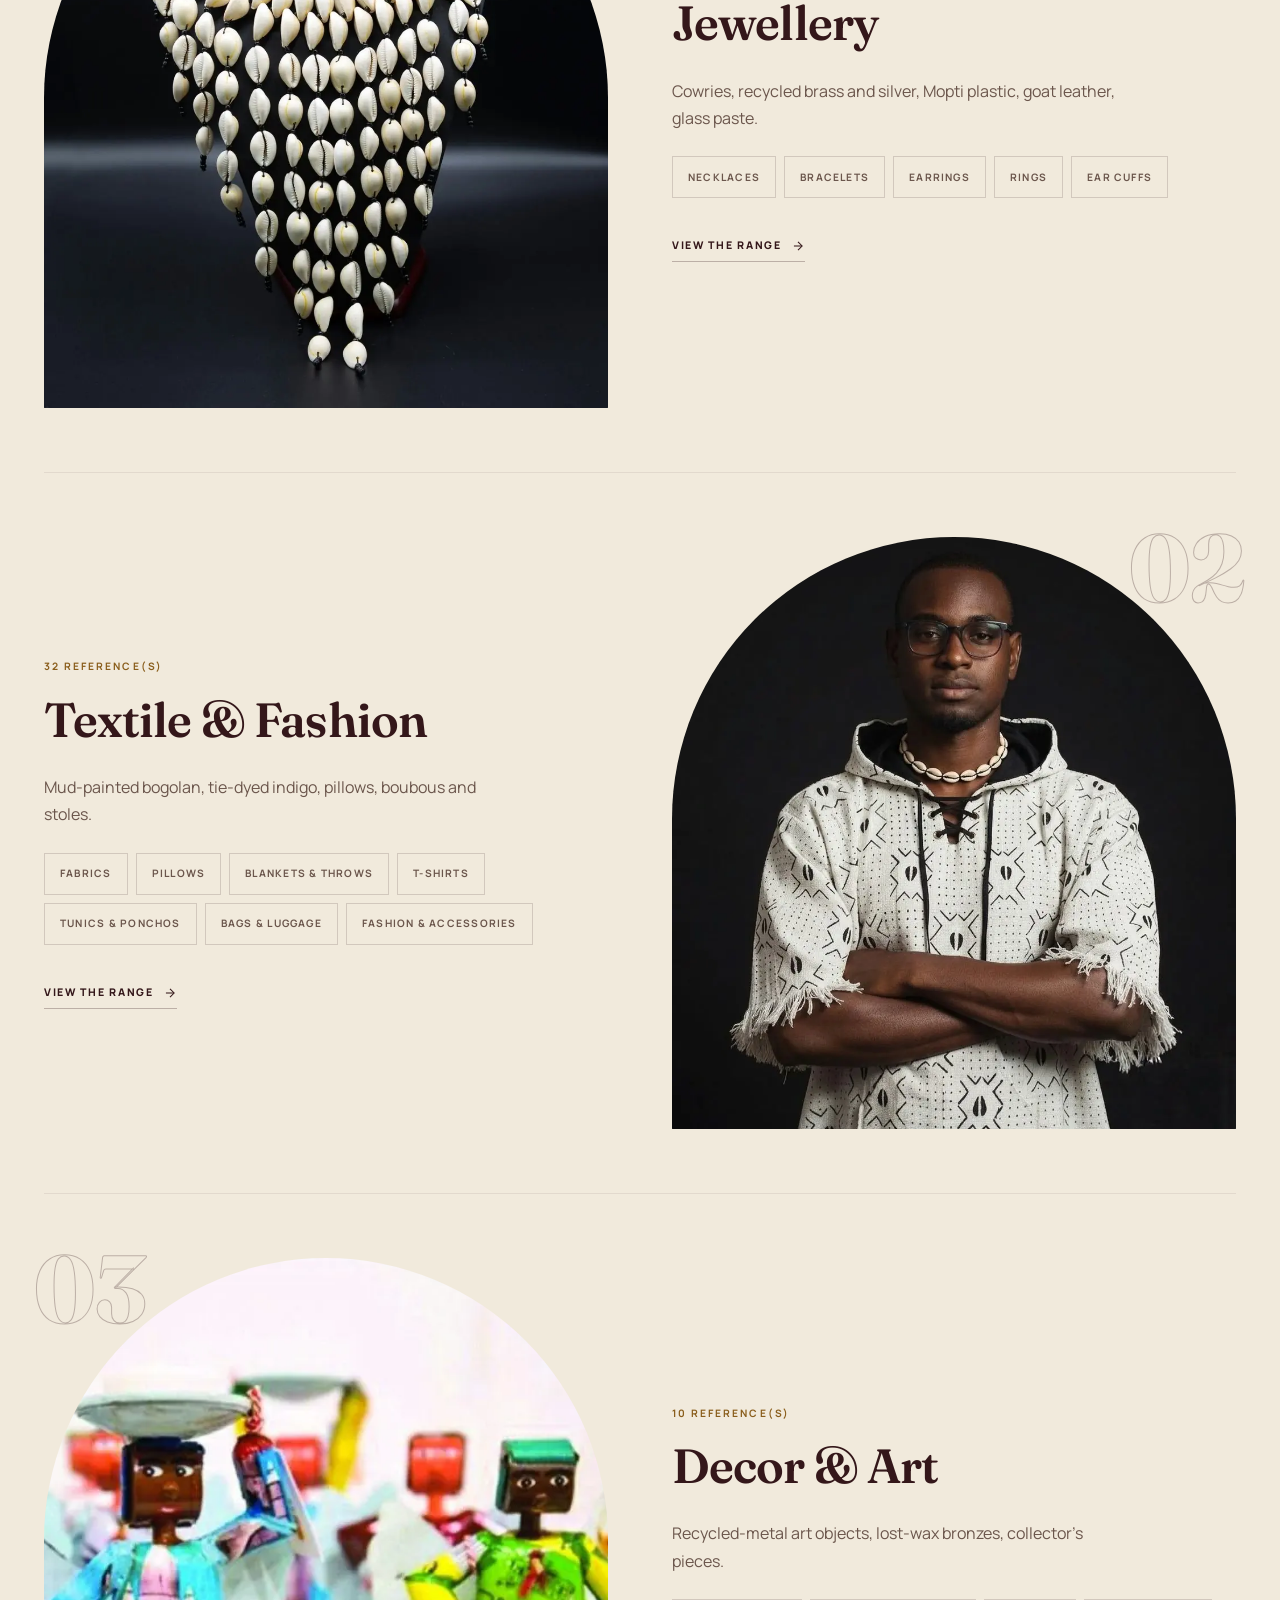
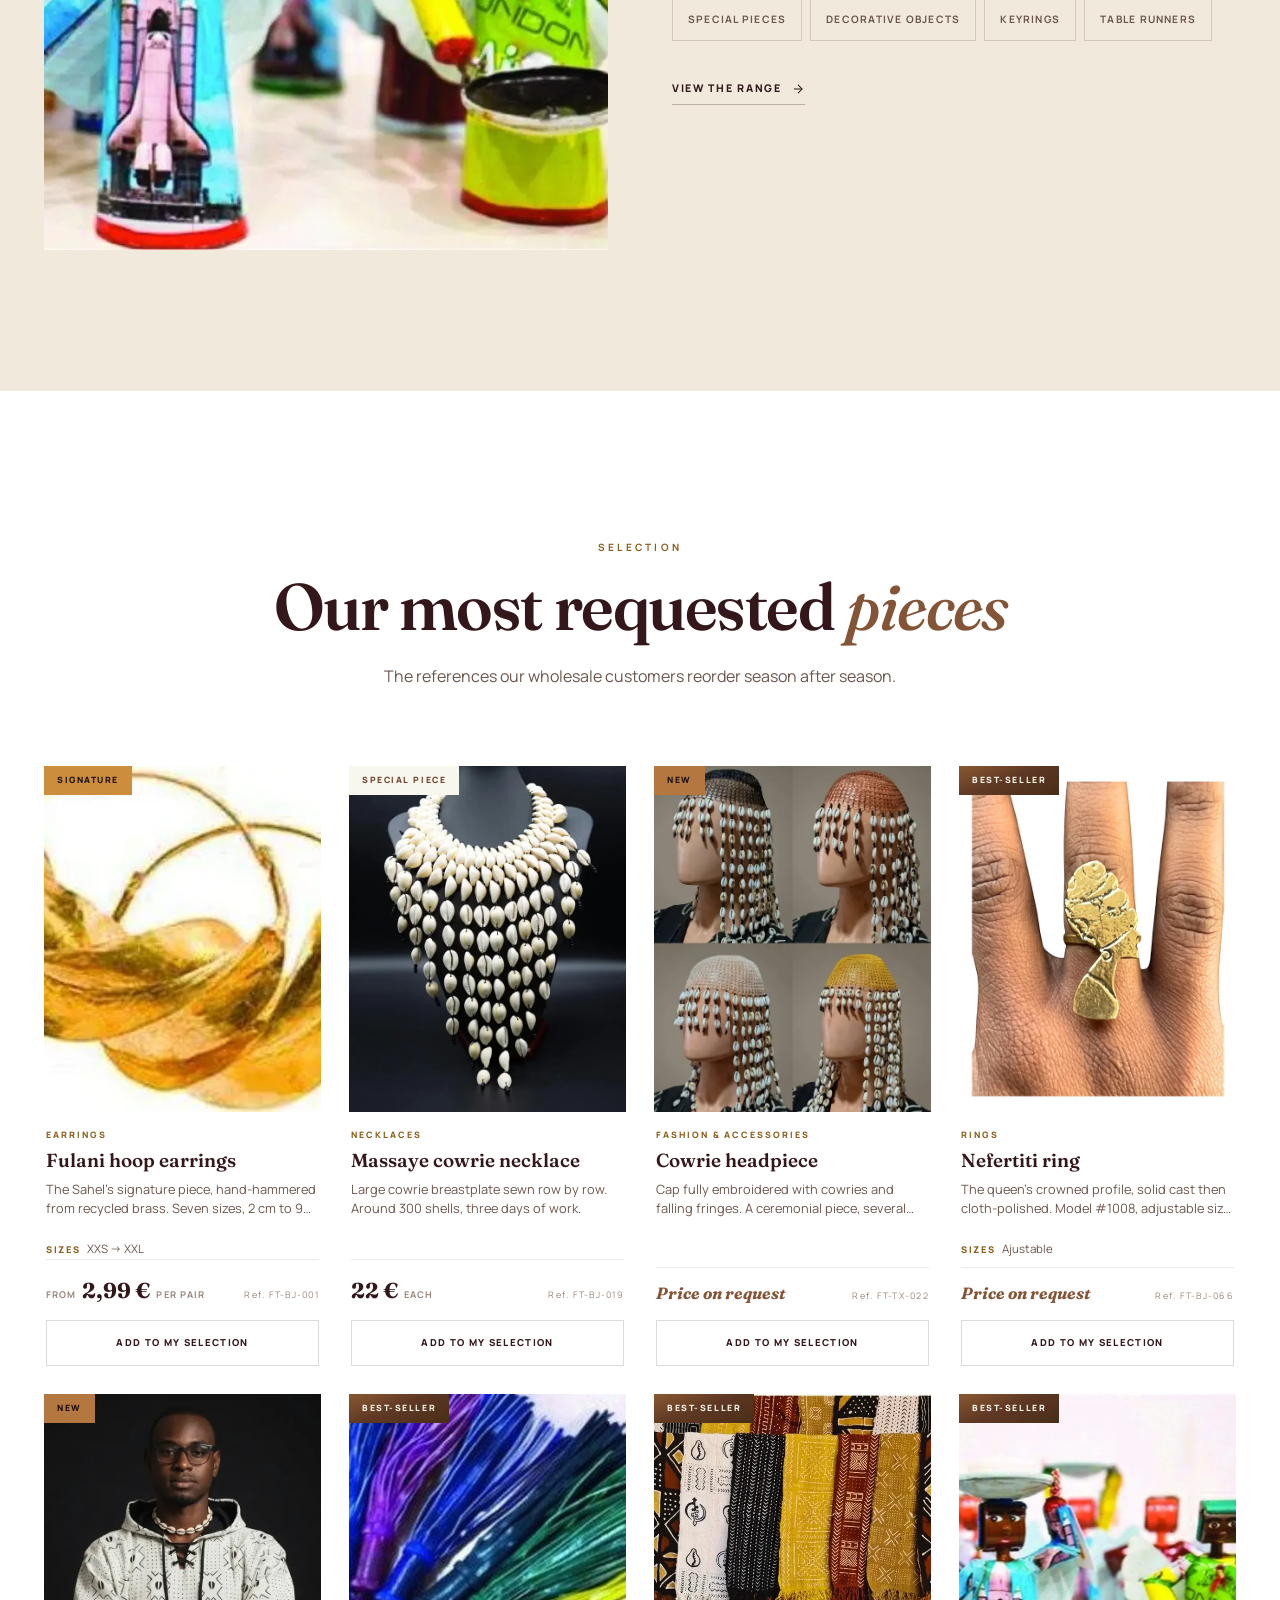
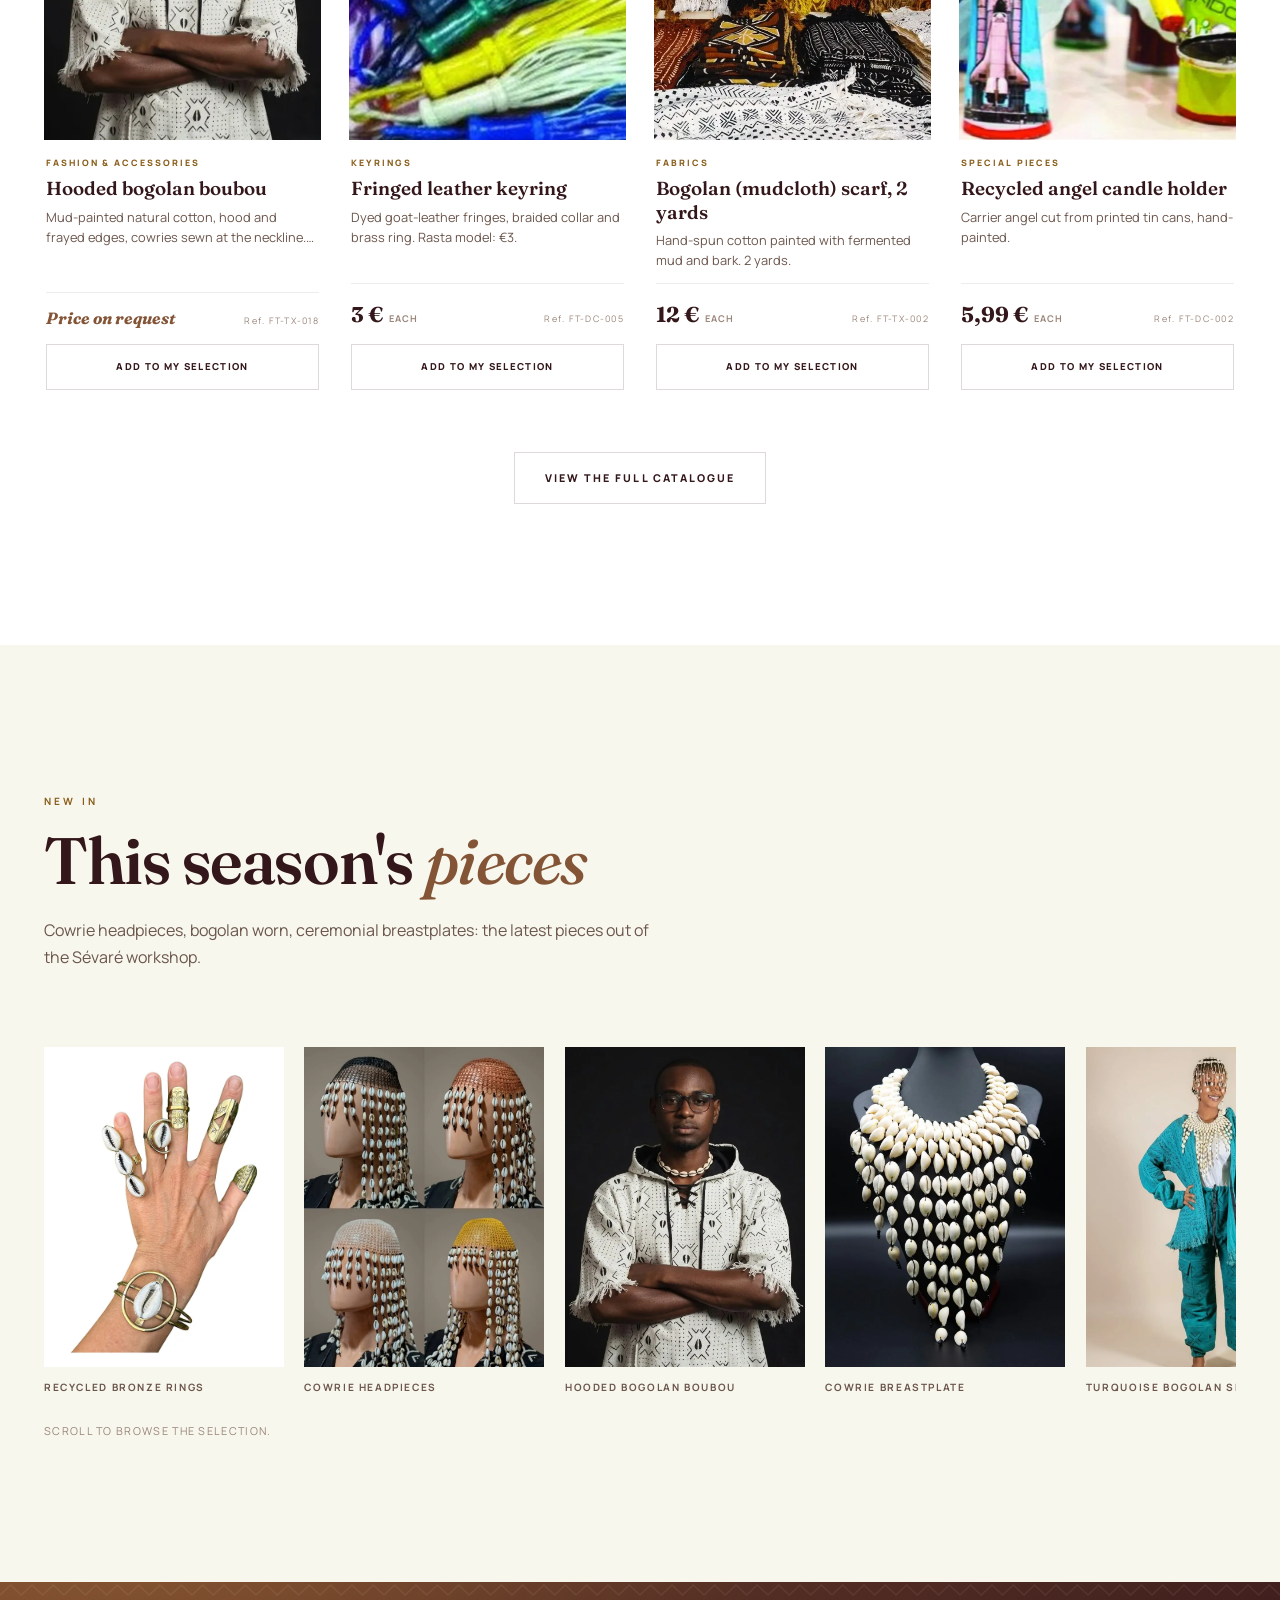
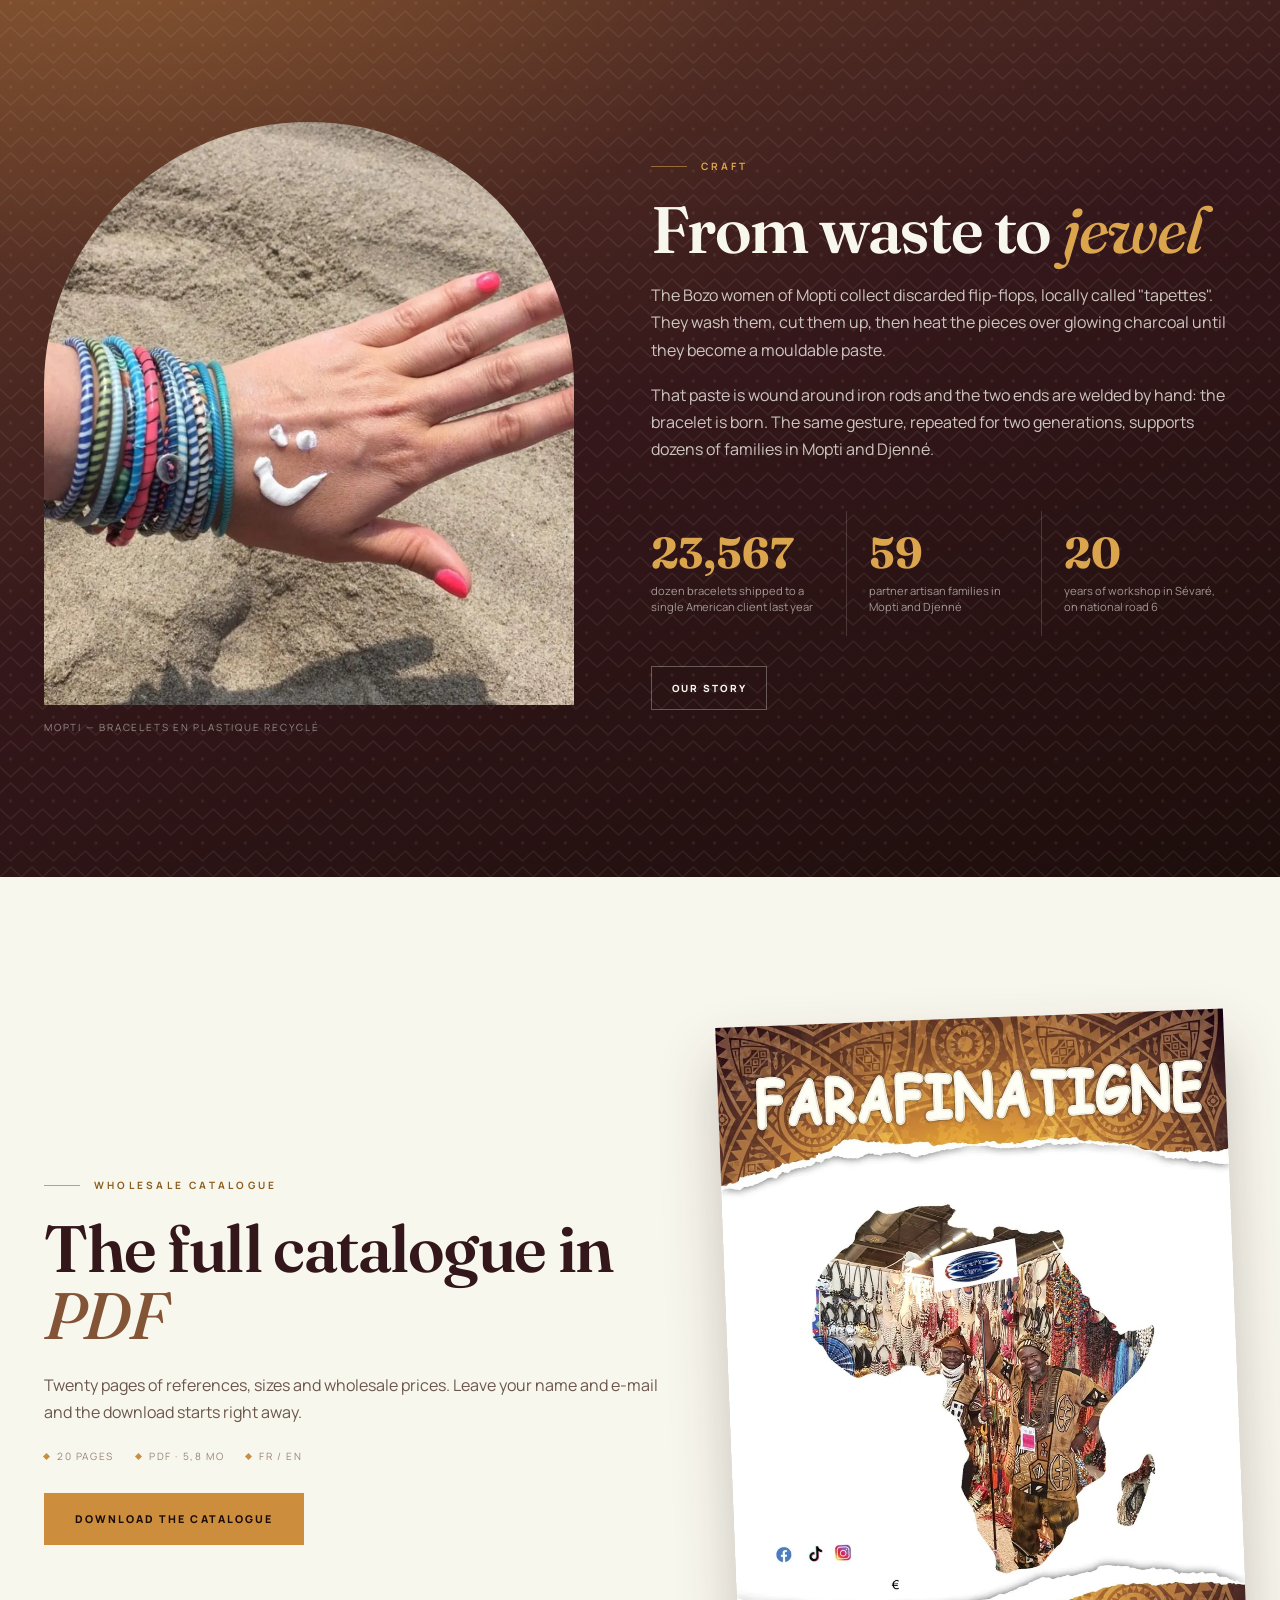
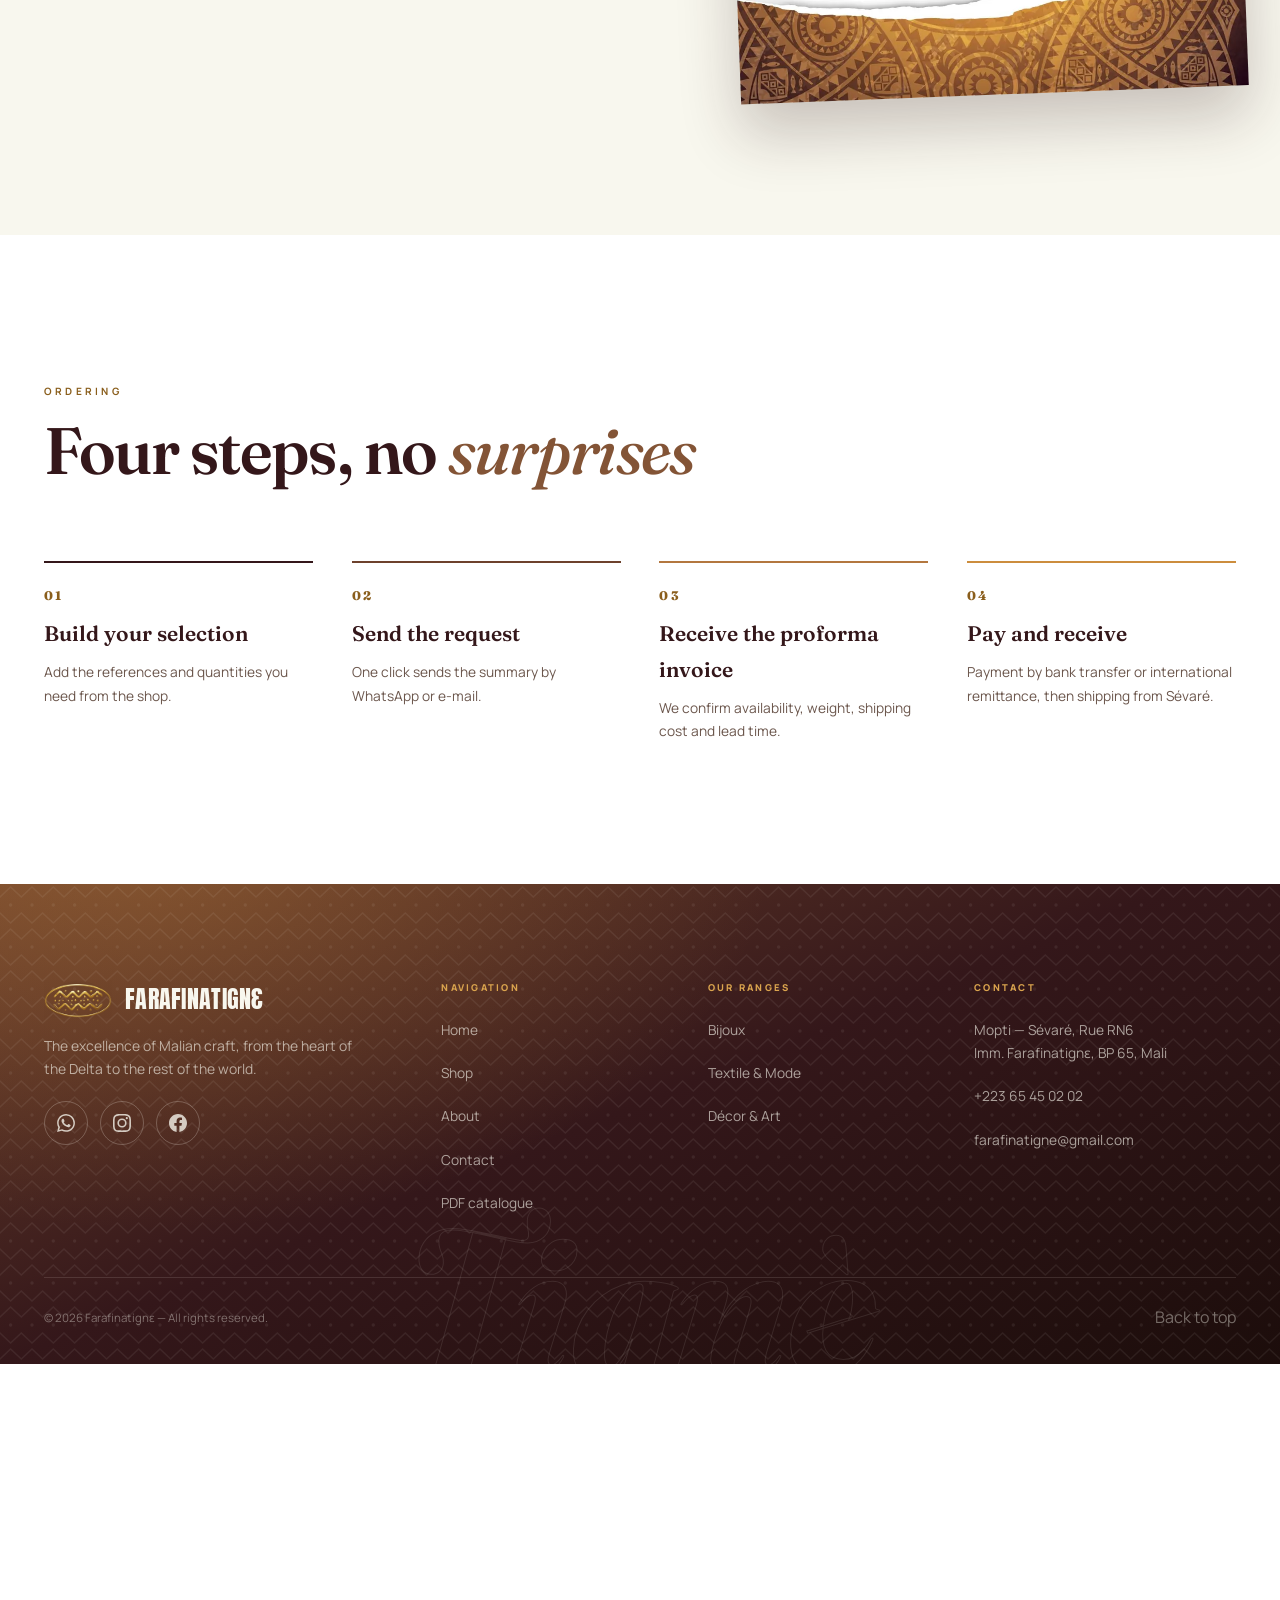
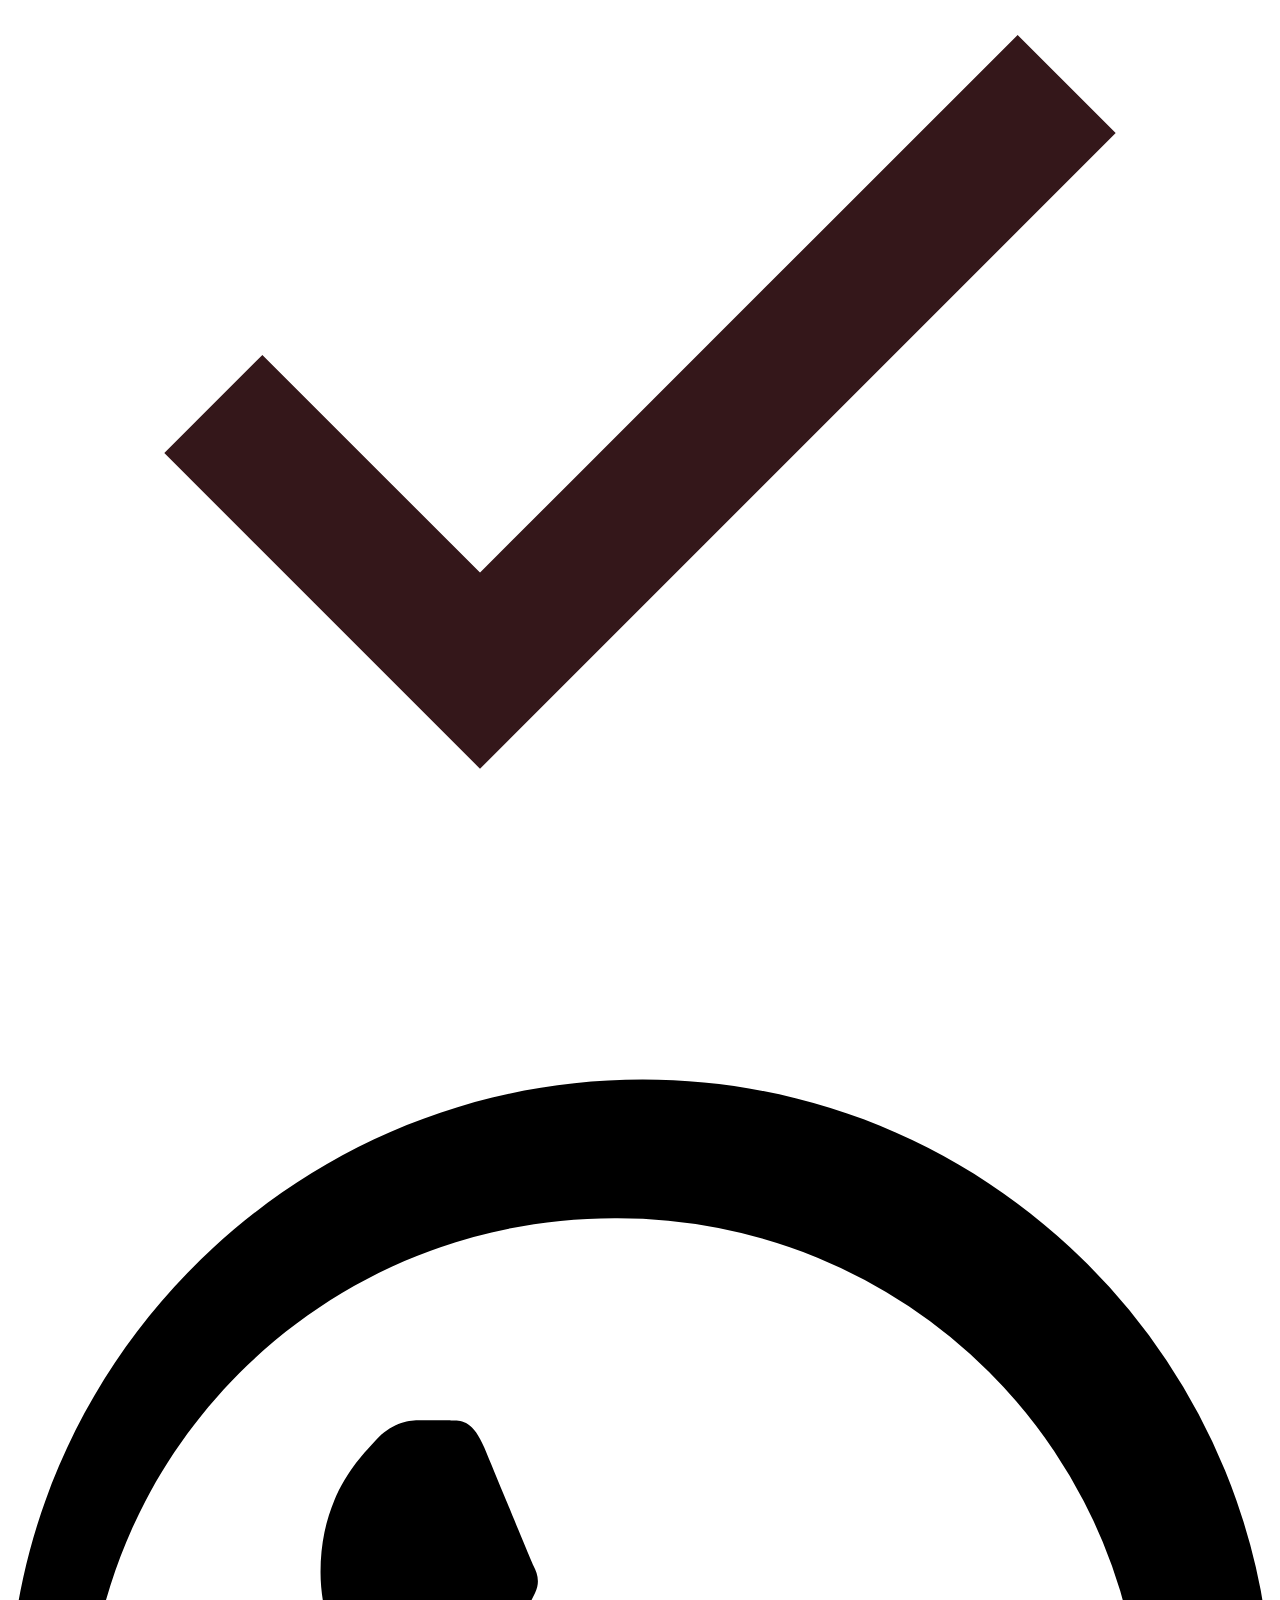
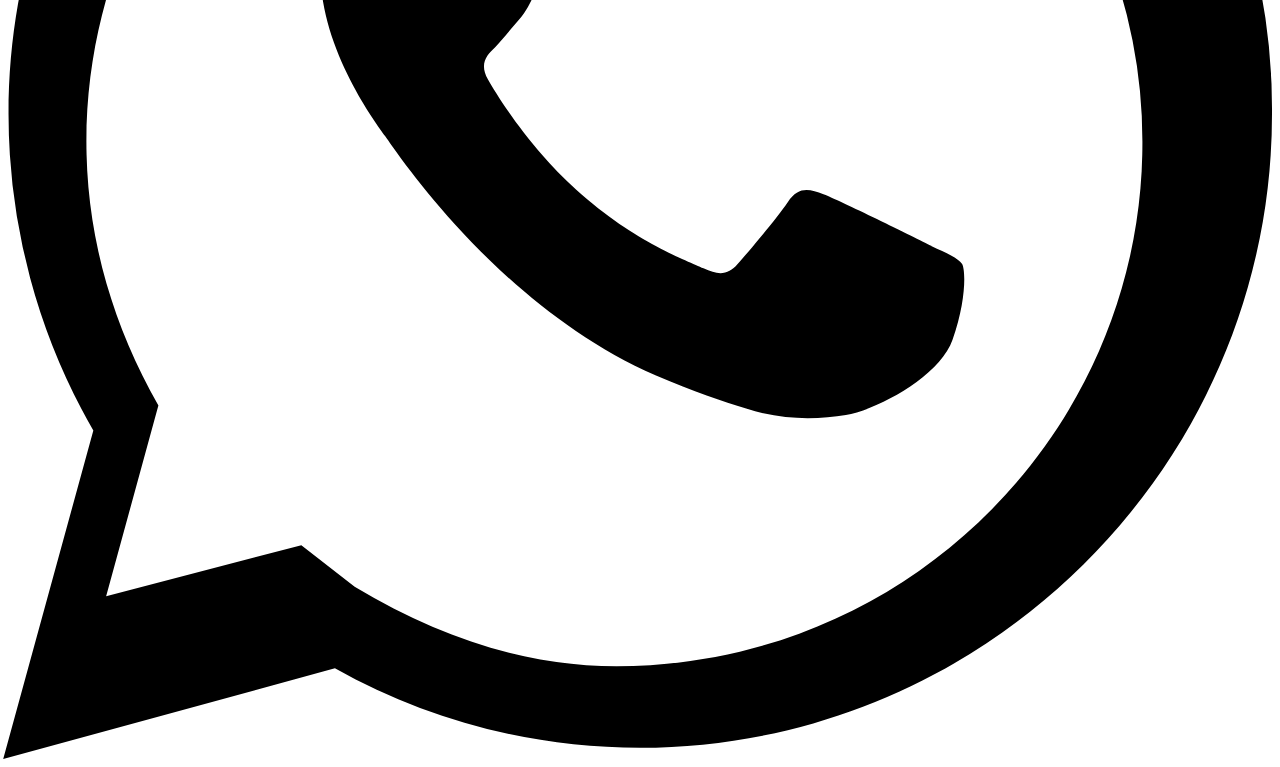
==== commit a6e27ce5: "Catalogue en accès libre, et une couverture de magazine Le formulaire qui gardait le catalogue dispa" ====
--- a/index.html
+++ b/index.html
@@ -473,38 +473,6 @@
   </div>
 </aside>
 
-<!-- ===== MODALE CATALOGUE ===== -->
-<div class="modal" id="pdf-modal" role="dialog" aria-modal="true" aria-labelledby="pdf-modal-title">
-  <div class="modal__box">
-    <button class="modal__close" data-pdf-close aria-label="Fermer">&times;</button>
-    <span class="eyebrow" data-i18n="pdf.eyebrow">Catalogue grossiste</span>
-    <h3 id="pdf-modal-title" data-i18n="pdf.form.title">Accès au catalogue grossiste</h3>
-    <p data-i18n="pdf.form.lead">Merci de vous présenter — nous réservons le catalogue et nos tarifs aux acheteurs professionnels.</p>
-    <form id="pdf-form" novalidate>
-      <div class="field">
-        <label for="pdf-name" data-i18n="pdf.form.name">Nom et prénom</label>
-        <input id="pdf-name" name="name" type="text" required autocomplete="name">
-      </div>
-      <div class="field">
-        <label for="pdf-email" data-i18n="pdf.form.email">Adresse e-mail</label>
-        <input id="pdf-email" name="email" type="email" required autocomplete="email">
-      </div>
-      <div class="form__row">
-        <div class="field">
-          <label for="pdf-company" data-i18n="pdf.form.company">Société (facultatif)</label>
-          <input id="pdf-company" name="company" type="text" autocomplete="organization">
-        </div>
-        <div class="field">
-          <label for="pdf-country" data-i18n="pdf.form.country">Pays</label>
-          <input id="pdf-country" name="country" type="text" autocomplete="country-name">
-        </div>
-      </div>
-      <button type="submit" class="btn btn--solid btn--full" data-i18n="pdf.form.submit">Recevoir le catalogue</button>
-      <p class="form__msg" id="pdf-msg"></p>
-    </form>
-  </div>
-</div>
-
 <!-- ===== UTILITAIRES ===== -->
 <div class="lightbox" id="lightbox"><button class="lightbox__close" id="lightbox-close" aria-label="Fermer">&times;</button><img src="" alt="" id="lightbox-img"></div>
 <div class="toast" id="toast"><svg viewBox="0 0 24 24" fill="none" stroke="currentColor" stroke-width="2.6"><polyline points="20 6 9 17 4 12"/></svg><span id="toast-msg"></span></div>
--- a/style.css
+++ b/style.css
@@ -681,28 +681,14 @@
 .card__track img { flex: 0 0 100%; width: 100%; height: 100%; object-fit: cover; }
 .card:hover .card__media--carousel img { transform: none; }
 
-.card__nav {
-  position: absolute; top: 50%; transform: translateY(-50%);
-  width: 34px; height: 34px; display: grid; place-items: center;
-  background: rgba(248, 247, 238, .92); color: var(--ink);
-  font-size: 1.25rem; line-height: 1; padding-bottom: 3px;
-  opacity: 0; transition: opacity .25s, background .2s;
-  border: none; cursor: pointer; z-index: 2;
-}
-.card__nav--prev { left: 8px; }
-.card__nav--next { right: 8px; }
-.card:hover .card__nav, .card__media--carousel:focus-within .card__nav { opacity: 1; }
-.card__nav:hover { background: var(--ivory); }
+/* Les fleches blanches masquaient la photo : la navigation passe par
+   la bande de vignettes et le glisser du doigt. */
 .card__count {
   position: absolute; bottom: 10px; left: 10px; z-index: 2;
   background: rgba(28, 13, 11, .78); color: var(--ivory);
   font-size: .58rem; font-weight: 800; letter-spacing: .12em;
   padding: 5px 9px; border-radius: 999px;
 }
-@media (hover: none) {
-  .card__nav { opacity: 1; }
-}
-
 /* --- planche de motifs d'un assortiment --- */
 .card__motifs { margin-top: 12px; }
 .card__motifs-t {
@@ -710,9 +696,12 @@
   color: var(--gold-deep); font-weight: 800; display: block; margin-bottom: 7px;
 }
 .card__motifs-strip {
-  display: flex; gap: 6px; overflow-x: auto; padding-bottom: 4px;
-  scrollbar-width: thin;
-}
+  display: flex; gap: 6px; overflow-x: auto; padding-bottom: 2px;
+  scrollbar-width: none; scroll-behavior: smooth;
+  -webkit-mask-image: linear-gradient(90deg, #000 0, #000 calc(100% - 26px), transparent 100%);
+          mask-image: linear-gradient(90deg, #000 0, #000 calc(100% - 26px), transparent 100%);
+}
+.card__motifs-strip::-webkit-scrollbar { display: none; }
 .card__motif {
   flex: none; width: 46px; height: 58px; padding: 0; border: 1px solid var(--line-2);
   background: var(--sand); cursor: zoom-in; overflow: hidden;
@@ -1103,55 +1092,6 @@
 /* =========================================================
    MODALE CATALOGUE
    ========================================================= */
-.modal {
-  position: fixed; inset: 0; z-index: 90; display: grid; place-items: center; padding: var(--pad);
-  background: rgba(28, 13, 11, .58);
-  backdrop-filter: blur(5px); -webkit-backdrop-filter: blur(5px);
-  opacity: 0; pointer-events: none; transition: opacity .3s;
-}
-.modal.open { opacity: 1; pointer-events: auto; }
-.modal__box {
-  width: min(520px, 100%); max-height: 92vh; overflow-y: auto;
-  background: var(--ivory); padding: clamp(24px, 4vw, 40px); position: relative;
-  box-shadow: 0 30px 70px rgba(28, 13, 11, .3);
-  transform: translateY(16px); transition: transform .35s cubic-bezier(.16, 1, .3, 1);
-}
-.modal.open .modal__box { transform: none; }
-.modal__close { position: absolute; top: 10px; right: 12px; width: 40px; height: 40px; font-size: 1.6rem; color: var(--tx-3); }
-.modal__close:hover { color: var(--ink); }
-.modal__box h3 { font-family: var(--font-display); font-size: 1.75rem; font-weight: 600; margin: 4px 0 10px; letter-spacing: -.02em; }
-.modal__box > p { color: var(--tx-2); font-size: .88rem; margin-bottom: 22px; }
-
-/* =========================================================
-   FLOTTANTS
-   ========================================================= */
-.whatsapp-float {
-  position: fixed; left: 18px; bottom: 18px; z-index: 65;
-  /* mêmes proportions que vpofficiel : glyphe blanc, aucun halo */
-  width: 48px; height: 48px; border-radius: 50%; display: grid; place-items: center;
-  background: var(--wa-solid); color: #fff;
-  opacity: 0; transform: translateY(12px); pointer-events: none;
-  transition: opacity .3s ease, transform .3s ease;
-}
-.whatsapp-float.show:hover { transform: translateY(-3px); }
-.whatsapp-float.show { opacity: 1; transform: none; pointer-events: auto; }
-.whatsapp-float svg { width: 23px; height: 23px; fill: currentColor; }
-.to-top {
-  position: fixed; right: 18px; bottom: 18px; z-index: 65;
-  width: 46px; height: 46px; border-radius: 50%; display: grid; place-items: center;
-  border: 1px solid var(--line); background: var(--ivory); color: var(--ink);
-  opacity: 0; transform: translateY(16px); pointer-events: none; transition: .35s;
-}
-.to-top.show { opacity: 1; transform: none; pointer-events: auto; }
-.to-top svg { width: 17px; height: 17px; }
-.toast {
-  position: fixed; left: 50%; bottom: 26px; transform: translate(-50%, 24px); z-index: 95;
-  display: flex; align-items: center; gap: 11px; padding: 14px 22px;
-  background: var(--dark-gradient); color: var(--ivory); font-size: .8rem;
-  opacity: 0; pointer-events: none; transition: .35s;
-}
-.toast.show { opacity: 1; transform: translate(-50%, 0); }
-.toast svg { width: 15px; height: 15px; color: var(--gold-light); }
 .lightbox {
   position: fixed; inset: 0; z-index: 100; display: grid; place-items: center; padding: 4vw;
   background: rgba(28, 13, 11, .94);
@@ -1284,10 +1224,18 @@
 }
 
 :root[data-theme="dark"] body {
+  /* Le degrade doit se LIRE, pas seulement teinter : halo d'or franc en
+     haut a gauche, prune profonde a droite, brun-noir en bas. C'est la
+     matiere du pied de page, etendue a la page entiere. Fixe, pour que
+     chaque ecran en montre la course complete plutot qu'une tranche. */
   background:
-    radial-gradient(1200px 760px at 6% -10%, rgba(204, 141, 61, .22) 0%, transparent 58%),
-    radial-gradient(1000px 700px at 104% 6%, rgba(109, 65, 44, .34) 0%, transparent 60%),
-    linear-gradient(168deg, #3B231C 0%, #2A1614 46%, #1C0D0B 100%);
+    radial-gradient(1500px 1000px at -6% -14%,
+      rgba(219, 165, 78, .42) 0%, rgba(186, 122, 52, .20) 28%, transparent 62%),
+    radial-gradient(1200px 950px at 108% 18%,
+      rgba(96, 42, 58, .42) 0%, rgba(66, 30, 42, .22) 40%, transparent 68%),
+    radial-gradient(900px 700px at 50% 118%,
+      rgba(12, 6, 8, .55) 0%, transparent 60%),
+    linear-gradient(152deg, #4A2A1D 0%, #3A2019 26%, #2C1720 58%, #1E1015 82%, #150A0E 100%);
   background-attachment: fixed;
   color: var(--tx-1);
 }
@@ -1297,7 +1245,6 @@
 :root[data-theme="dark"] .section--sand  { background: rgba(255, 255, 255, .05); }
 :root[data-theme="dark"] .nav__menu,
 :root[data-theme="dark"] .cart,
-:root[data-theme="dark"] .modal__box,
 :root[data-theme="dark"] .pdf-gate__box,
 :root[data-theme="dark"] .lightbox img { background: #2A1917; }
 :root[data-theme="dark"] .filters { background: rgba(28, 13, 11, .72); backdrop-filter: blur(8px); }
@@ -1308,6 +1255,38 @@
    lisibles sur ivoire, ils tombent a 2,2:1 sur le fond sombre. */
 :root[data-theme="dark"] .marquee__track span { color: #E8D9C4; }
 :root[data-theme="dark"] .manifesto__quote { color: var(--tx-1); }
+/* La traduction sous la signature passait juste sous le seuil de lisibilite. */
+:root[data-theme="dark"] .signature__sub { color: rgba(244, 238, 227, .78); }
+
+/* Le vert WhatsApp foncé est calibré pour un fond clair : sur le tiroir
+   sombre il tombe a 3,8:1. On prend le vert vif de la marque. */
+:root[data-theme="dark"] { --wa: #25D366; }
+
+/* Pastilles et boutons restes CLAIRS en mode sombre.
+   Leur texte etait ecrit en var(--ink), qui bascule au clair : on
+   obtenait du blanc sur blanc — la fleche du bouton « haut de page »
+   disparaissait purement et simplement. Ces surfaces-la gardent une
+   encre sombre fixe. Attention a ne pas viser .card__tag en general :
+   ses variantes posent leur propre fond sombre et leur propre encre. */
+:root[data-theme="dark"] .card__zoom { color: #2B1416; }
+
+/* Le bouton de remontee devient franchement dore : sur un fond sombre
+   une pastille ivoire flottante passait pour un artefact. */
+:root[data-theme="dark"] .to-top {
+  background: linear-gradient(135deg, #DBA54E 0%, #C07F39 100%);
+  border-color: transparent;
+  color: #1C0D0B;
+  box-shadow: 0 10px 24px -10px rgba(0, 0, 0, .8);
+}
+:root[data-theme="dark"] .to-top:hover { background: linear-gradient(135deg, #E7B665 0%, #CC8D3D 100%); }
+
+/* Les italiques d'accent des titres sont ecrites en brun moyen : justes
+   sur ivoire, elles s'eteignent sur le fond sombre. On remonte au tan
+   clair, qui garde le contraste chaud sans crier. */
+:root[data-theme="dark"] .section-title em,
+:root[data-theme="dark"] .manifesto__lead em,
+:root[data-theme="dark"] .page-head h1 em,
+:root[data-theme="dark"] .about__text h2 em { color: #DFA878; }
 :root[data-theme="dark"] .page-head__ghost { -webkit-text-stroke-color: rgba(248, 247, 238, .12); }
 :root[data-theme="dark"] .form { background: rgba(255, 255, 255, .045); }
 :root[data-theme="dark"] .field input,
@@ -1326,7 +1305,7 @@
 :root[data-theme="dark"] .signature,
 :root[data-theme="dark"] .footer,
 :root[data-theme="dark"] .hero__band {
-  background-color: rgba(12, 6, 5, .55);
+  background-color: rgba(10, 5, 7, .42);
   background-image: none;
   border-top: 1px solid rgba(248, 247, 238, .1);
 }
@@ -1348,7 +1327,9 @@
 
 /* ---- le filigrane et les motifs, trop appuyes sur fond sombre ---- */
 :root[data-theme="dark"] .ghost, :root[data-theme="dark"] .section__ghost { opacity: .05; }
-:root[data-theme="dark"] .pattern-layer { opacity: .5; }
+/* Sur fond sombre le bogolan ressortait au point de gener la lecture :
+   il redevient une texture, pas un motif. */
+:root[data-theme="dark"] .pattern-layer { opacity: .18; }
 
 /* ---- l'interrupteur lui-meme ---- */
 .nav__theme {
@@ -1358,9 +1339,13 @@
 }
 .nav__theme:hover { border-color: var(--gold); color: var(--gold-deep); }
 .nav__theme svg { width: 18px; height: 18px; }
-.nav__theme-moon { display: none; }
-:root[data-theme="dark"] .nav__theme-sun { display: none; }
-:root[data-theme="dark"] .nav__theme-moon { display: block; }
+/* On montre l'icone du theme vers lequel on bascule, pas celle du theme
+   courant : la lune en clair veut dire « passer en sombre ». C'est aussi
+   ce que fait le back-office. */
+.nav__theme-sun { display: none; }
+.nav__theme-moon { display: block; }
+:root[data-theme="dark"] .nav__theme-moon { display: none; }
+:root[data-theme="dark"] .nav__theme-sun { display: block; }
 .nav__theme--mobile {
   width: auto; height: 44px; padding: 0 18px; border-radius: 999px;
   border-color: rgba(248, 247, 238, .22); color: var(--ivory);
@@ -1462,7 +1447,7 @@
 }
 
 @media print {
-  .nav, .topbar, .whatsapp-float, .to-top, .cart, .overlay, .modal, .filters { display: none !important; }
+  .nav, .topbar, .whatsapp-float, .to-top, .cart, .overlay, .filters { display: none !important; }
   body { background: #fff; color: #111; }
   .footer, .craft { background: #fff; color: #111; }
 }
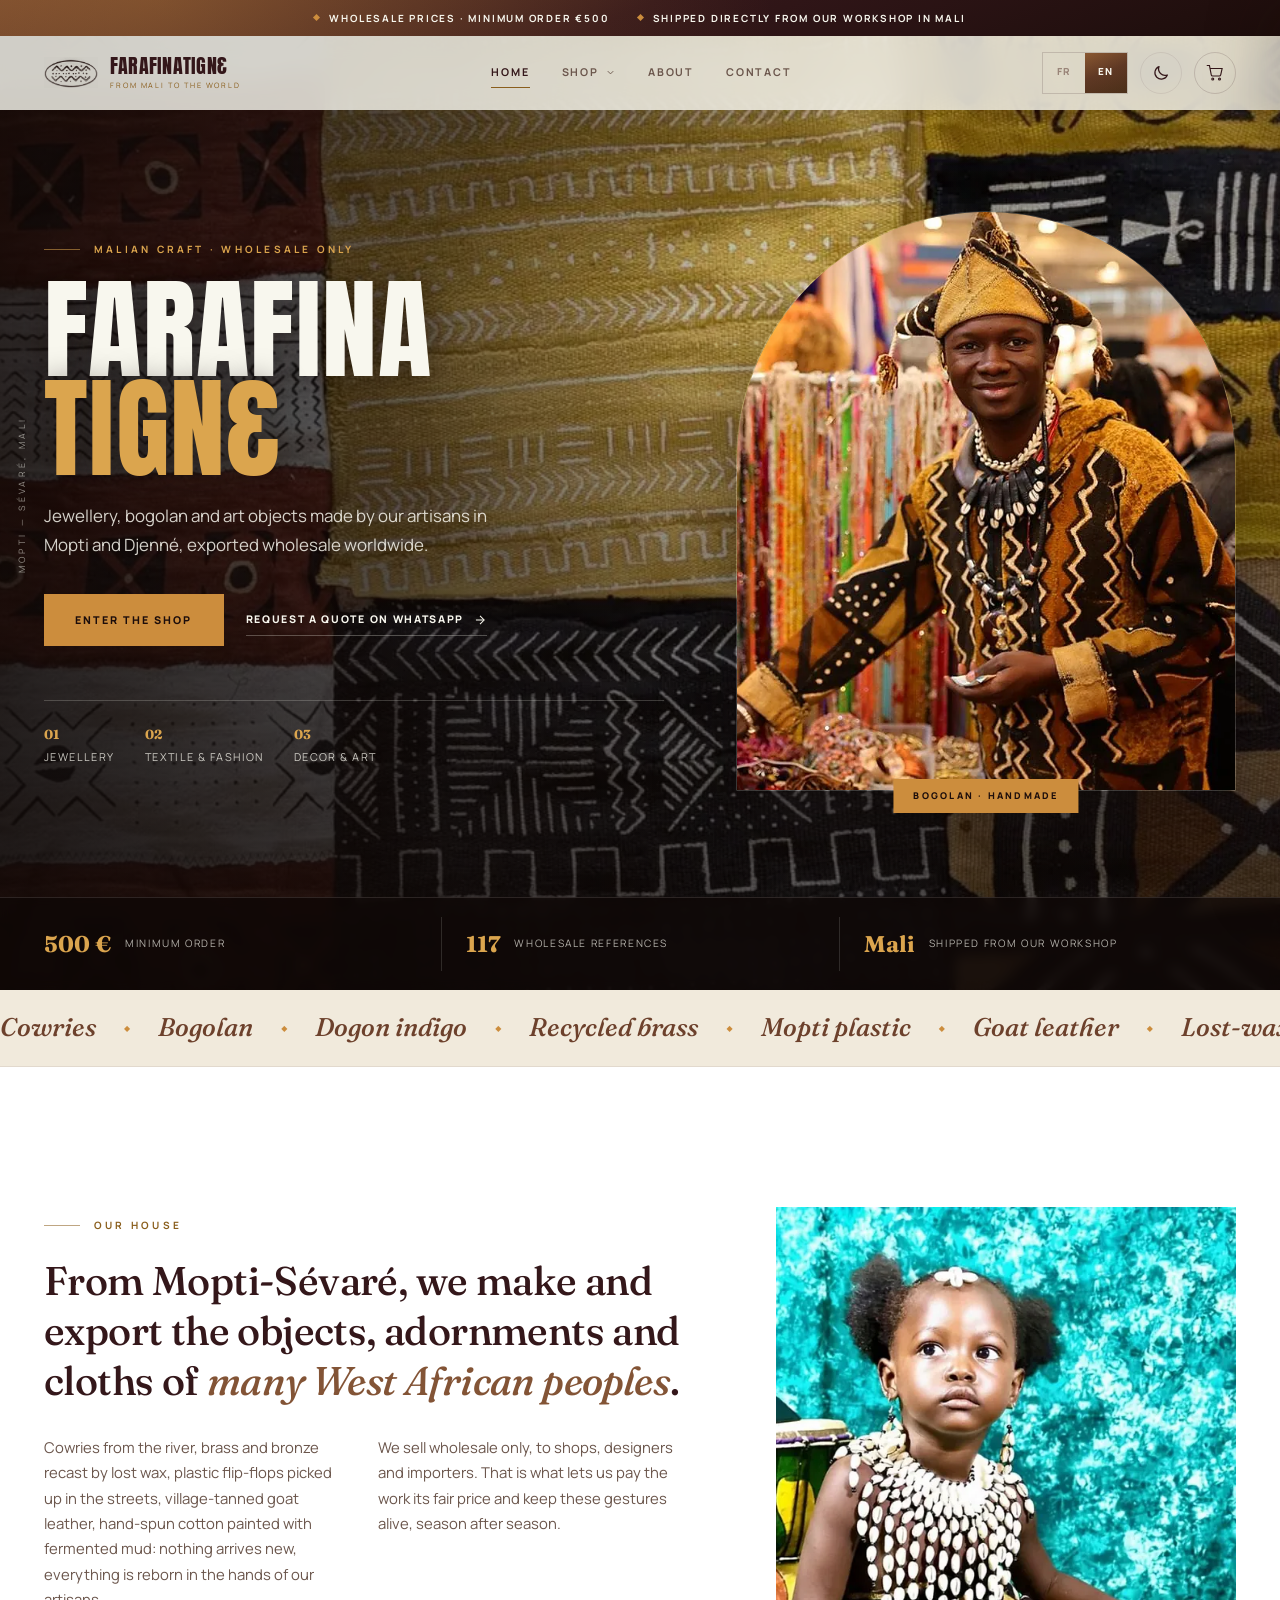
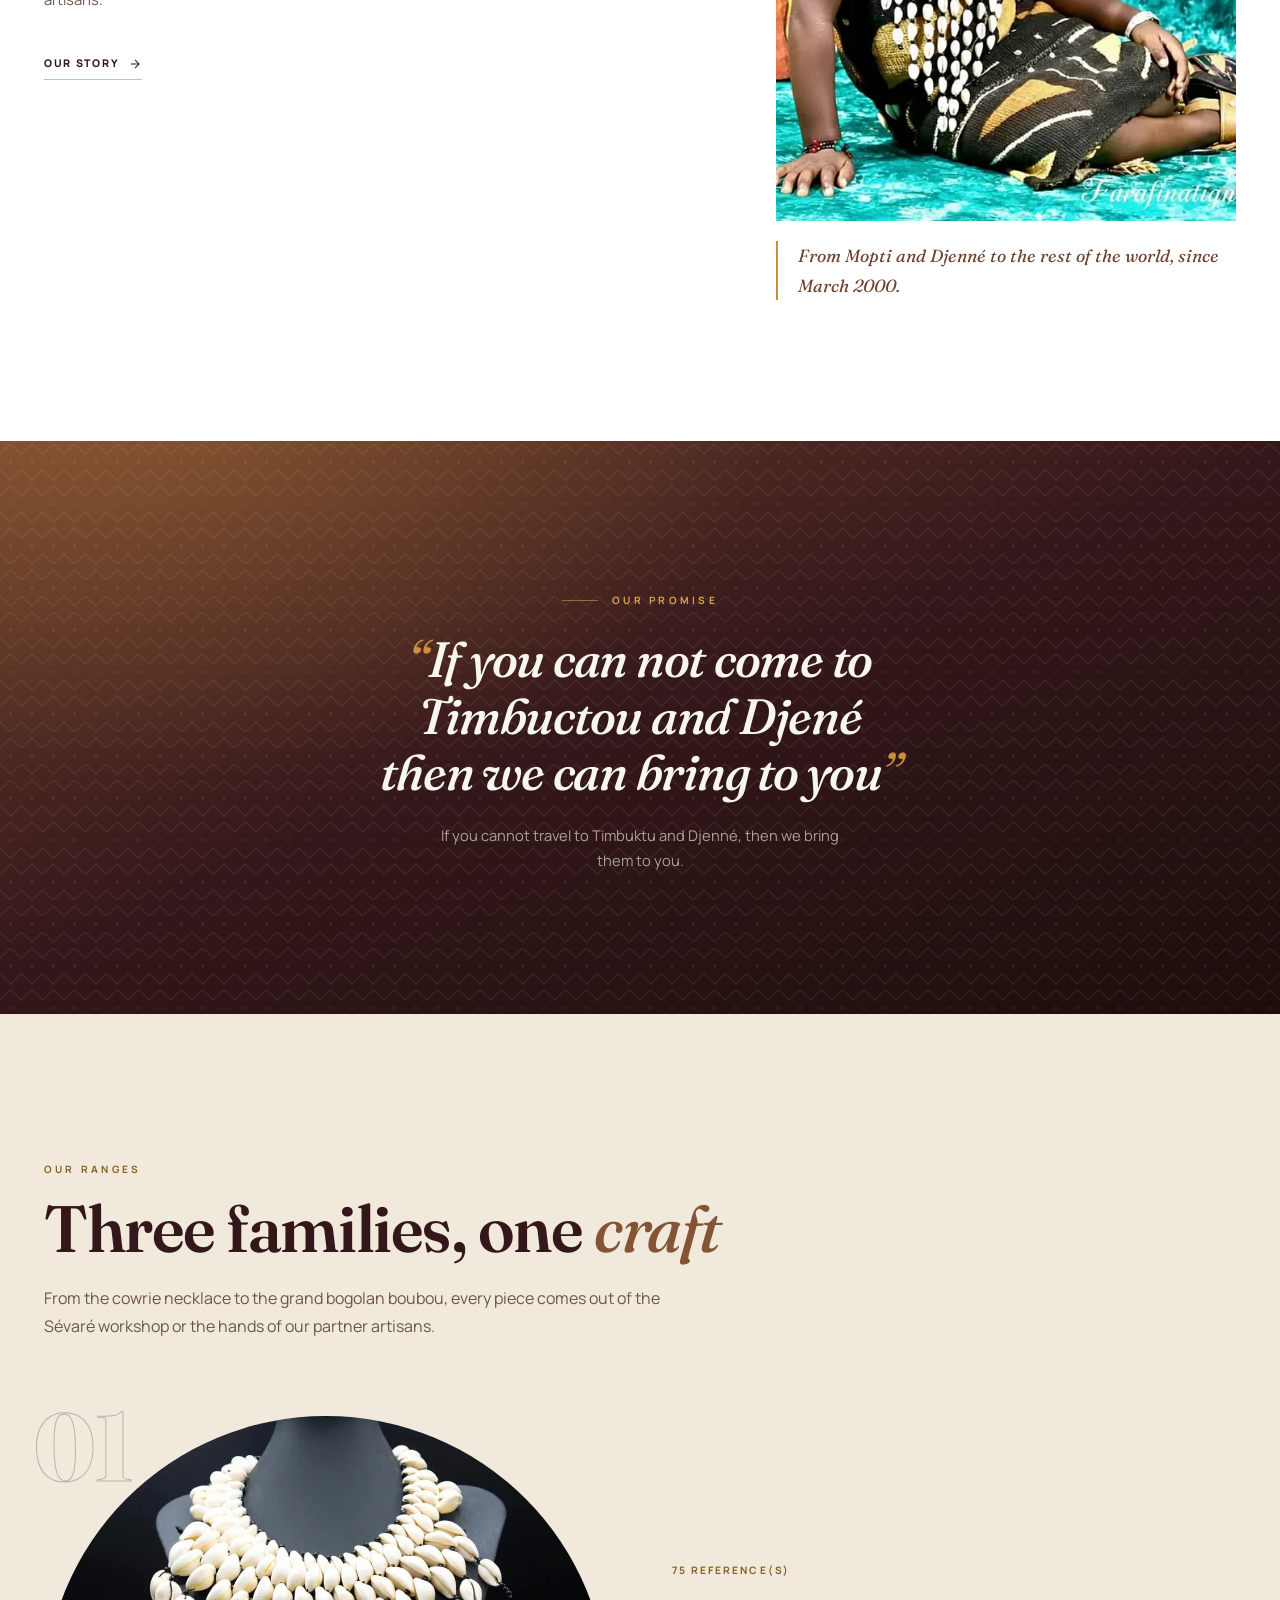
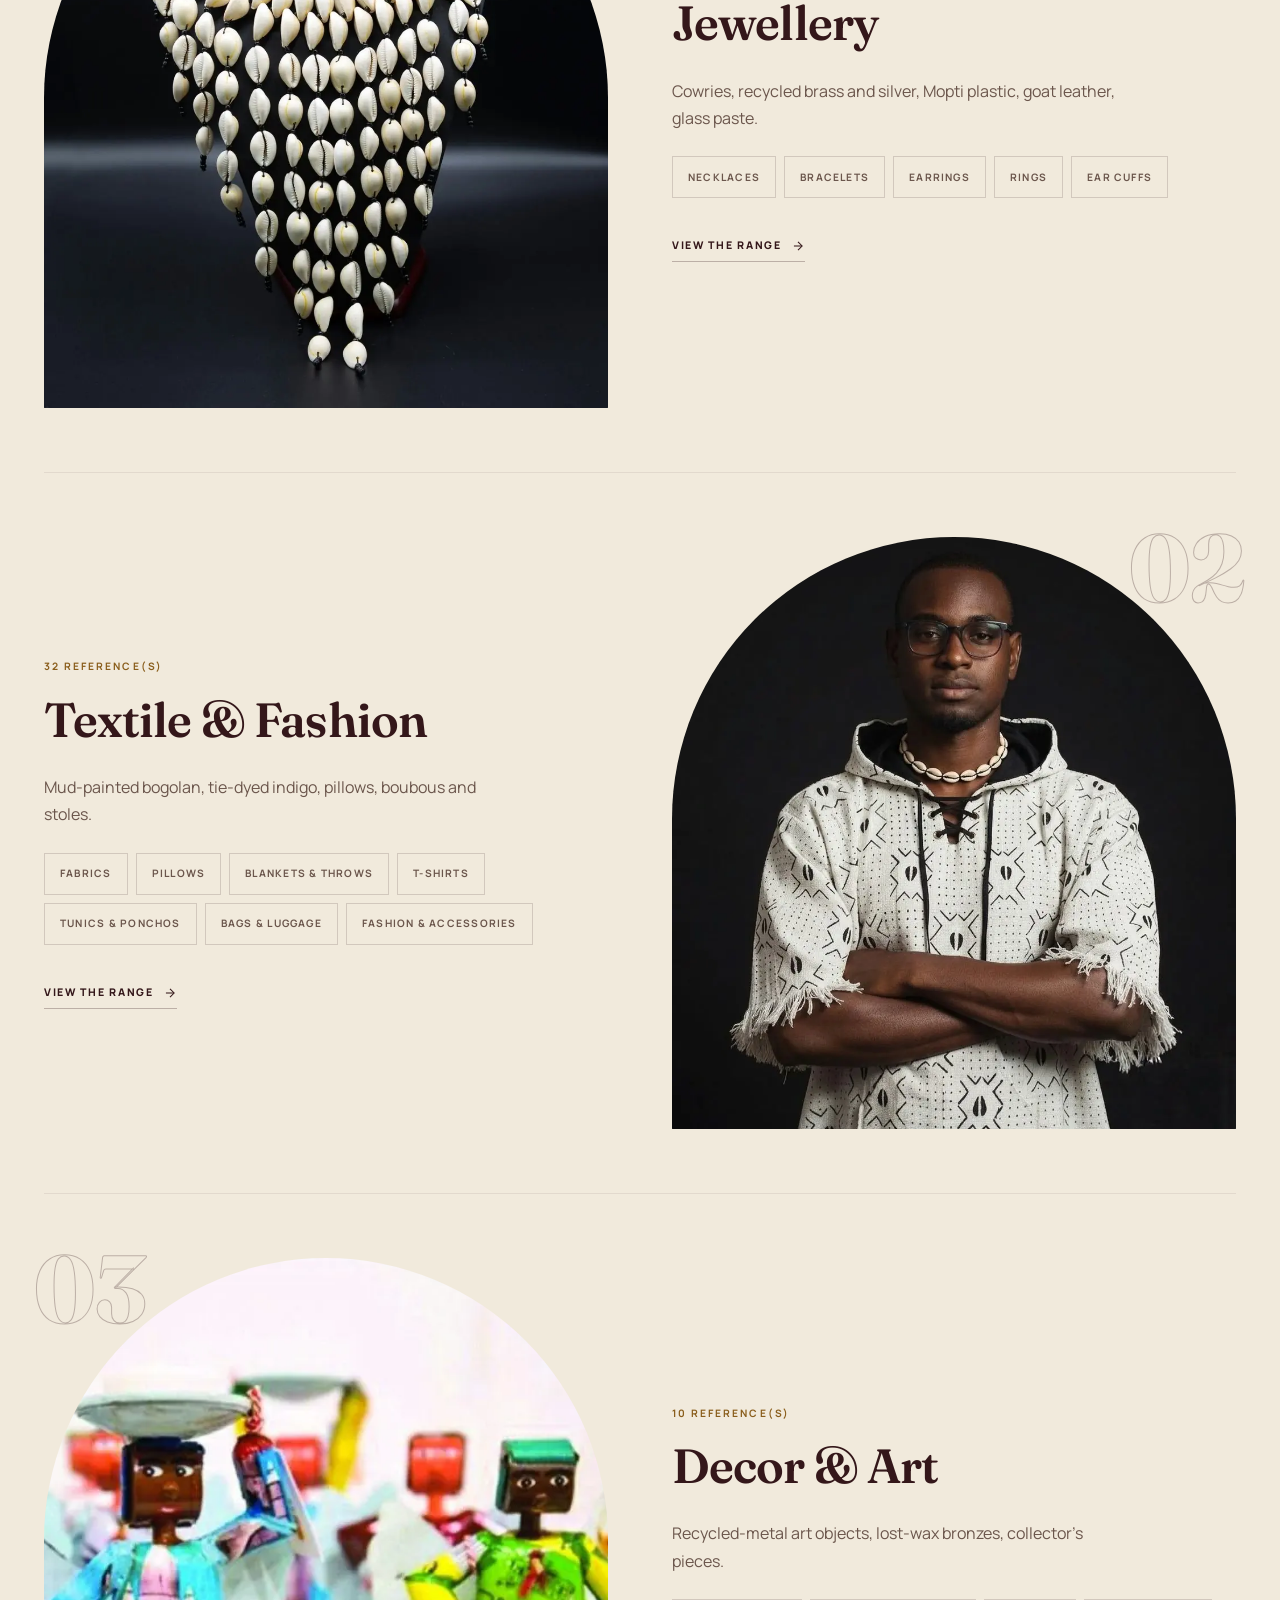
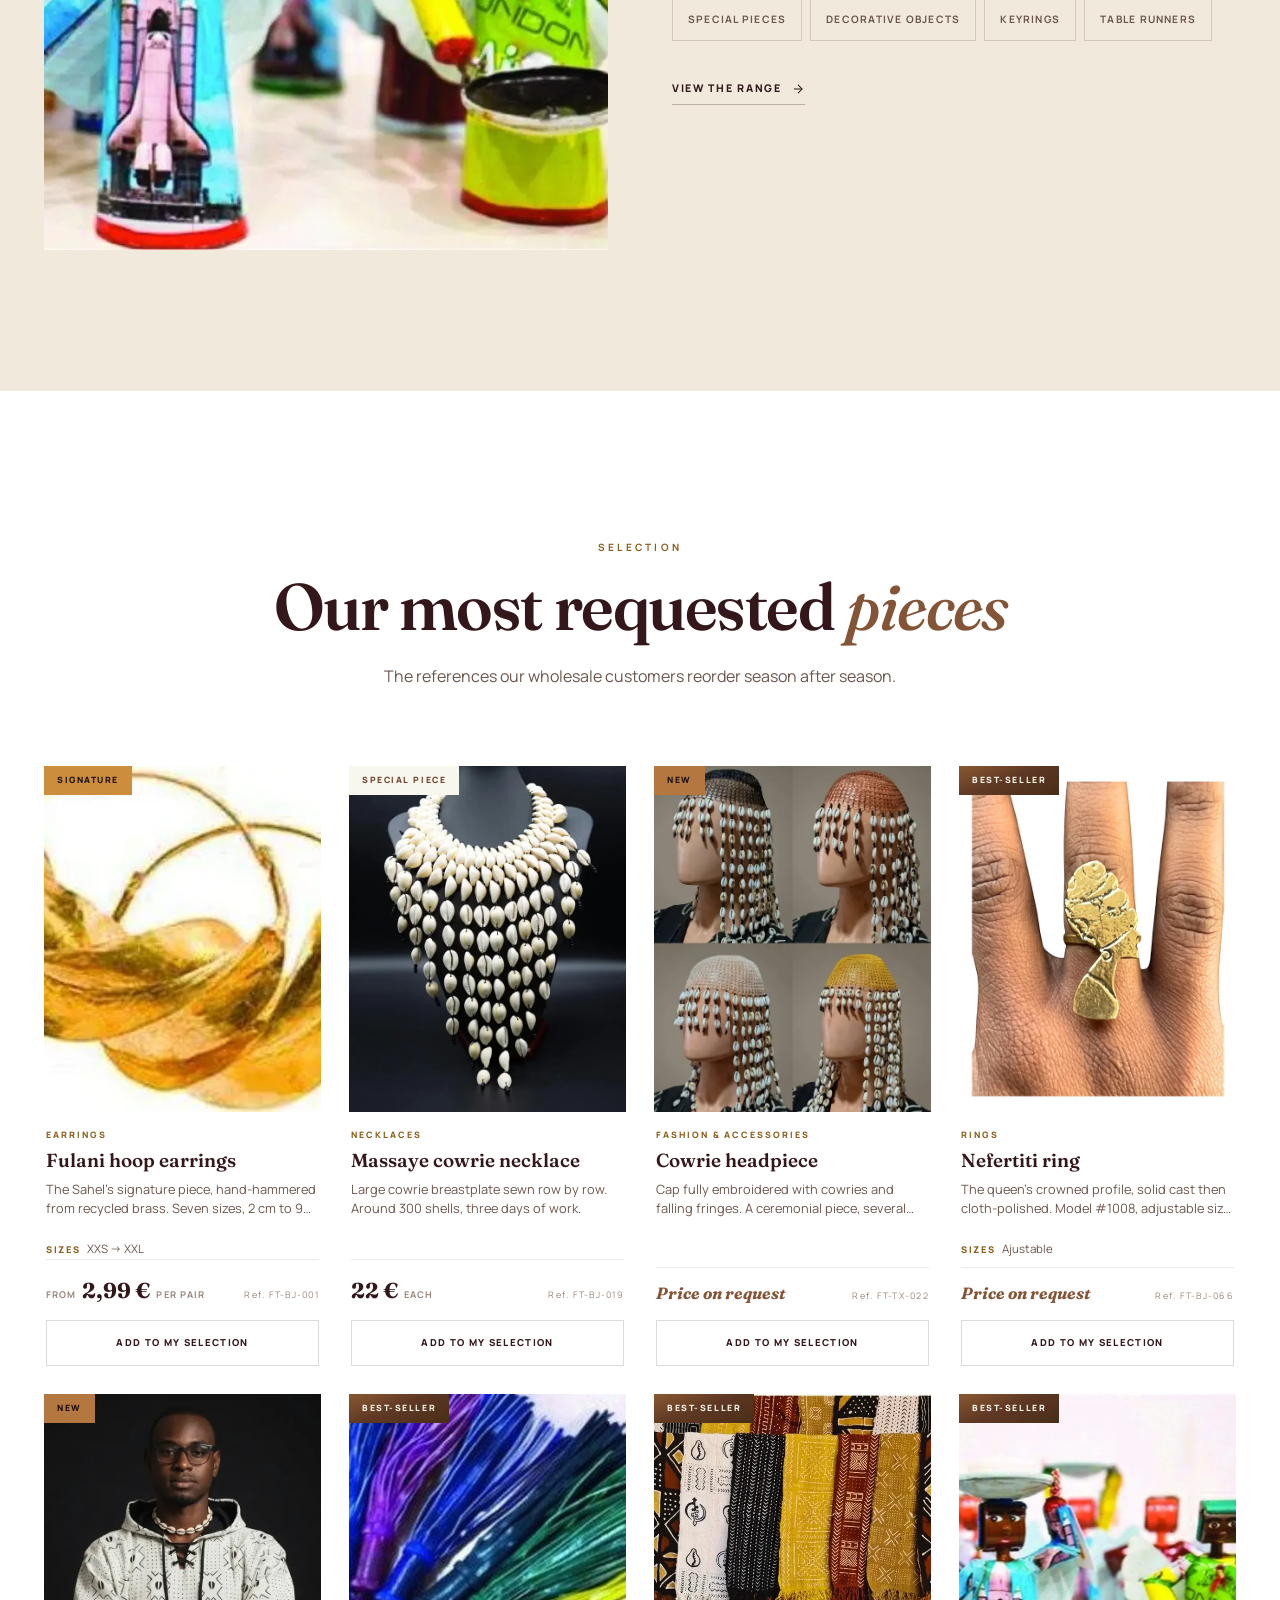
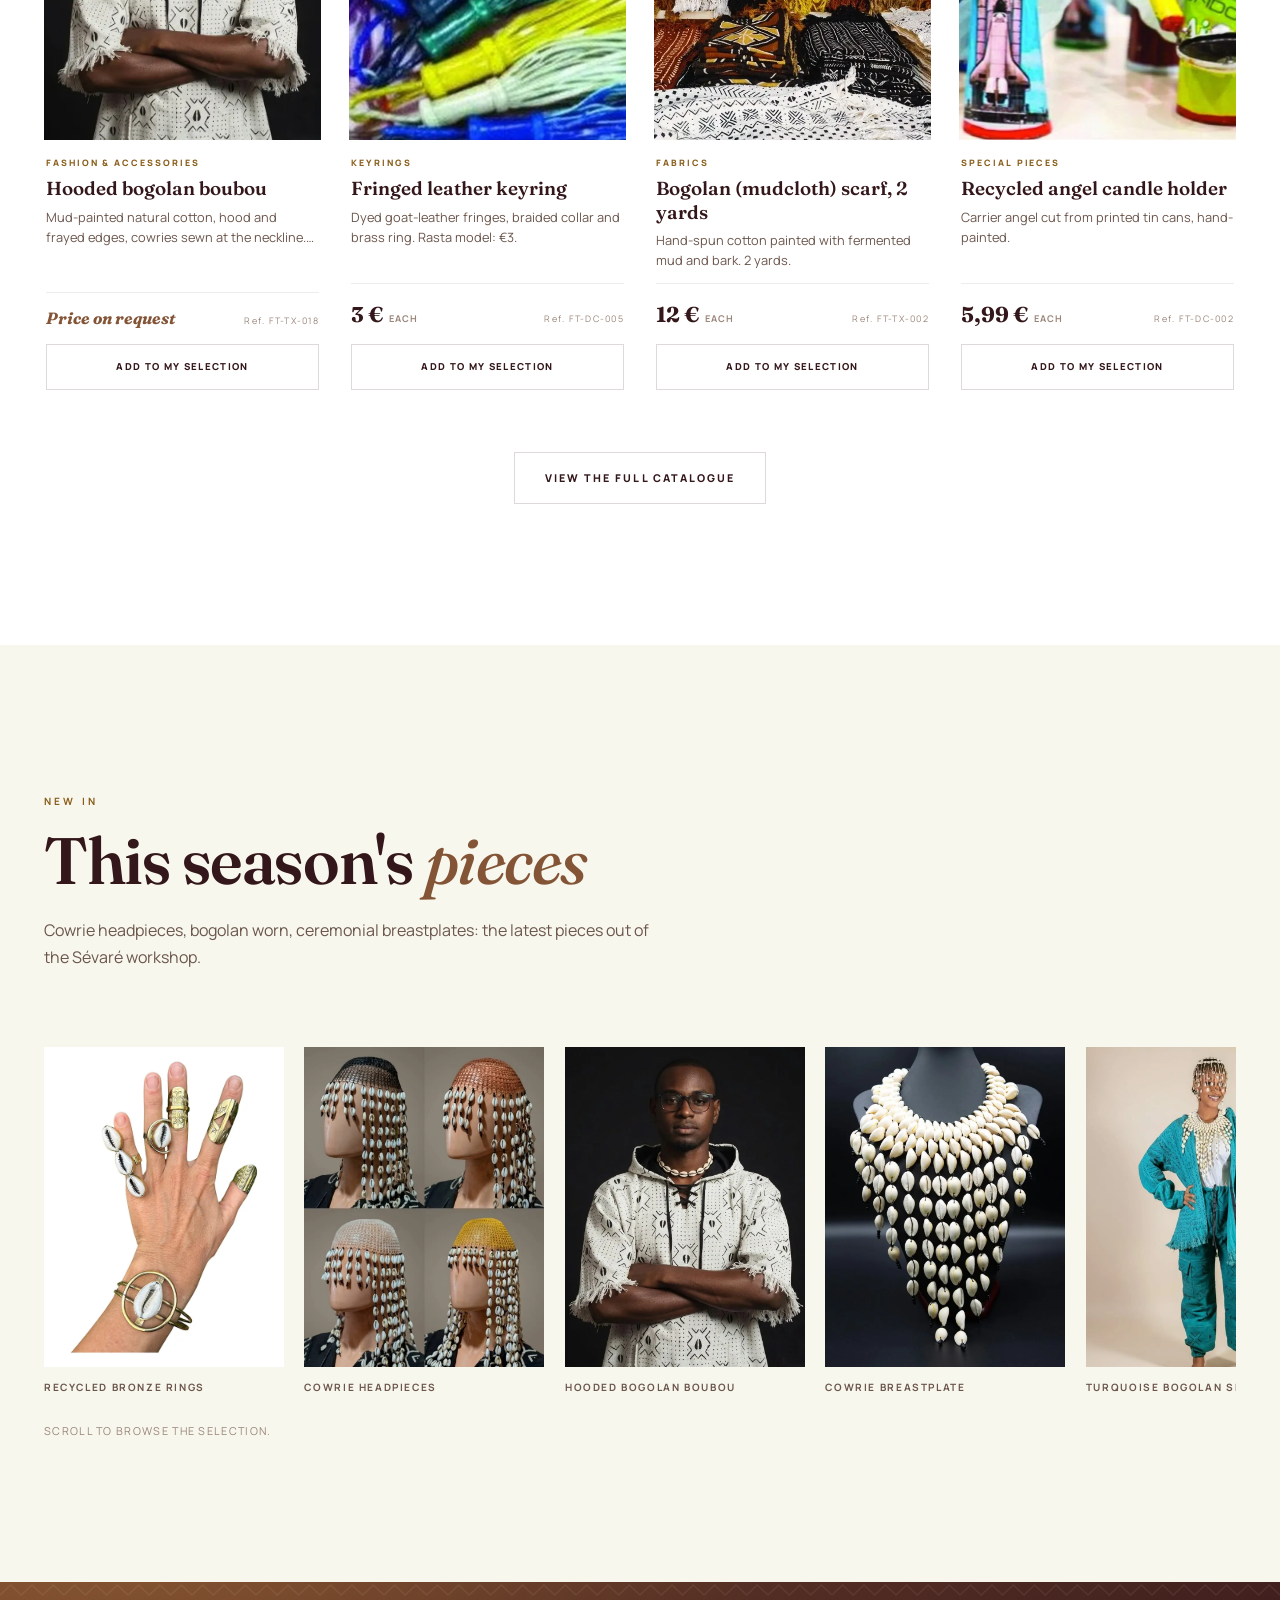
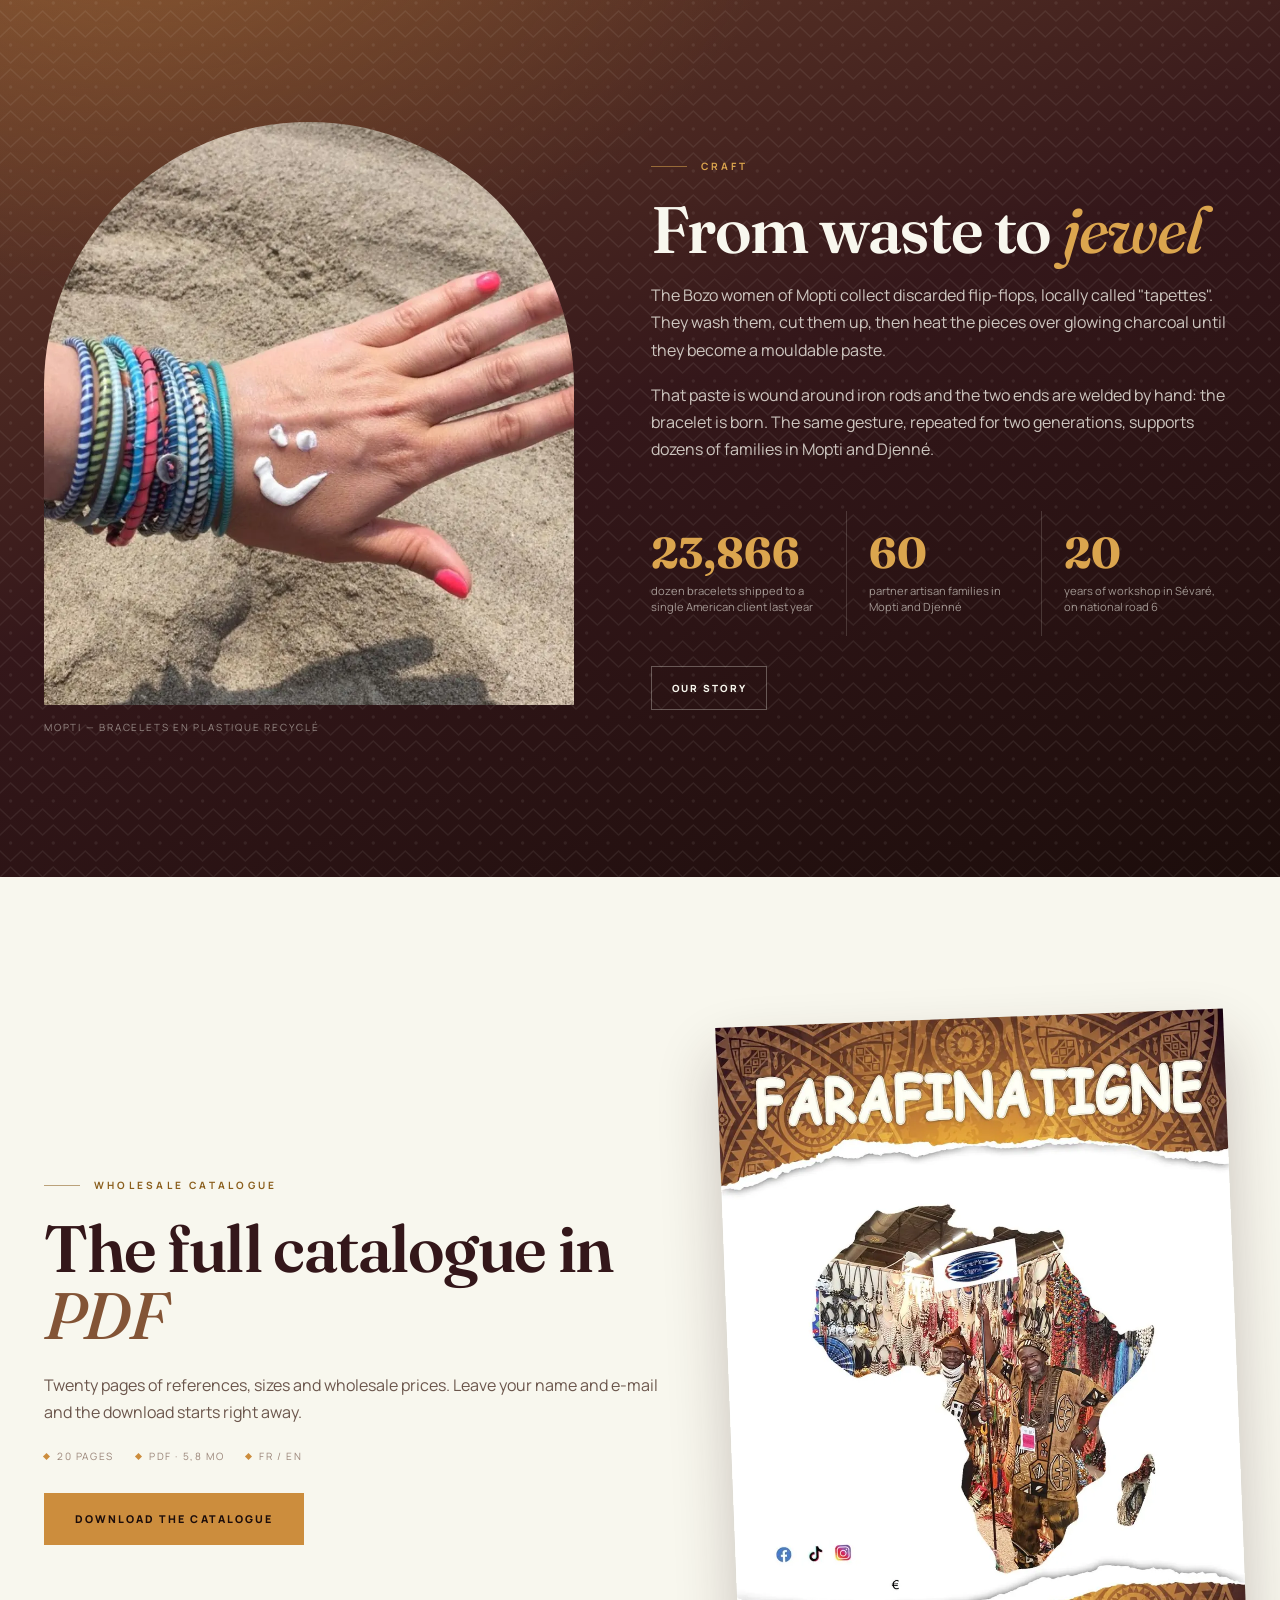
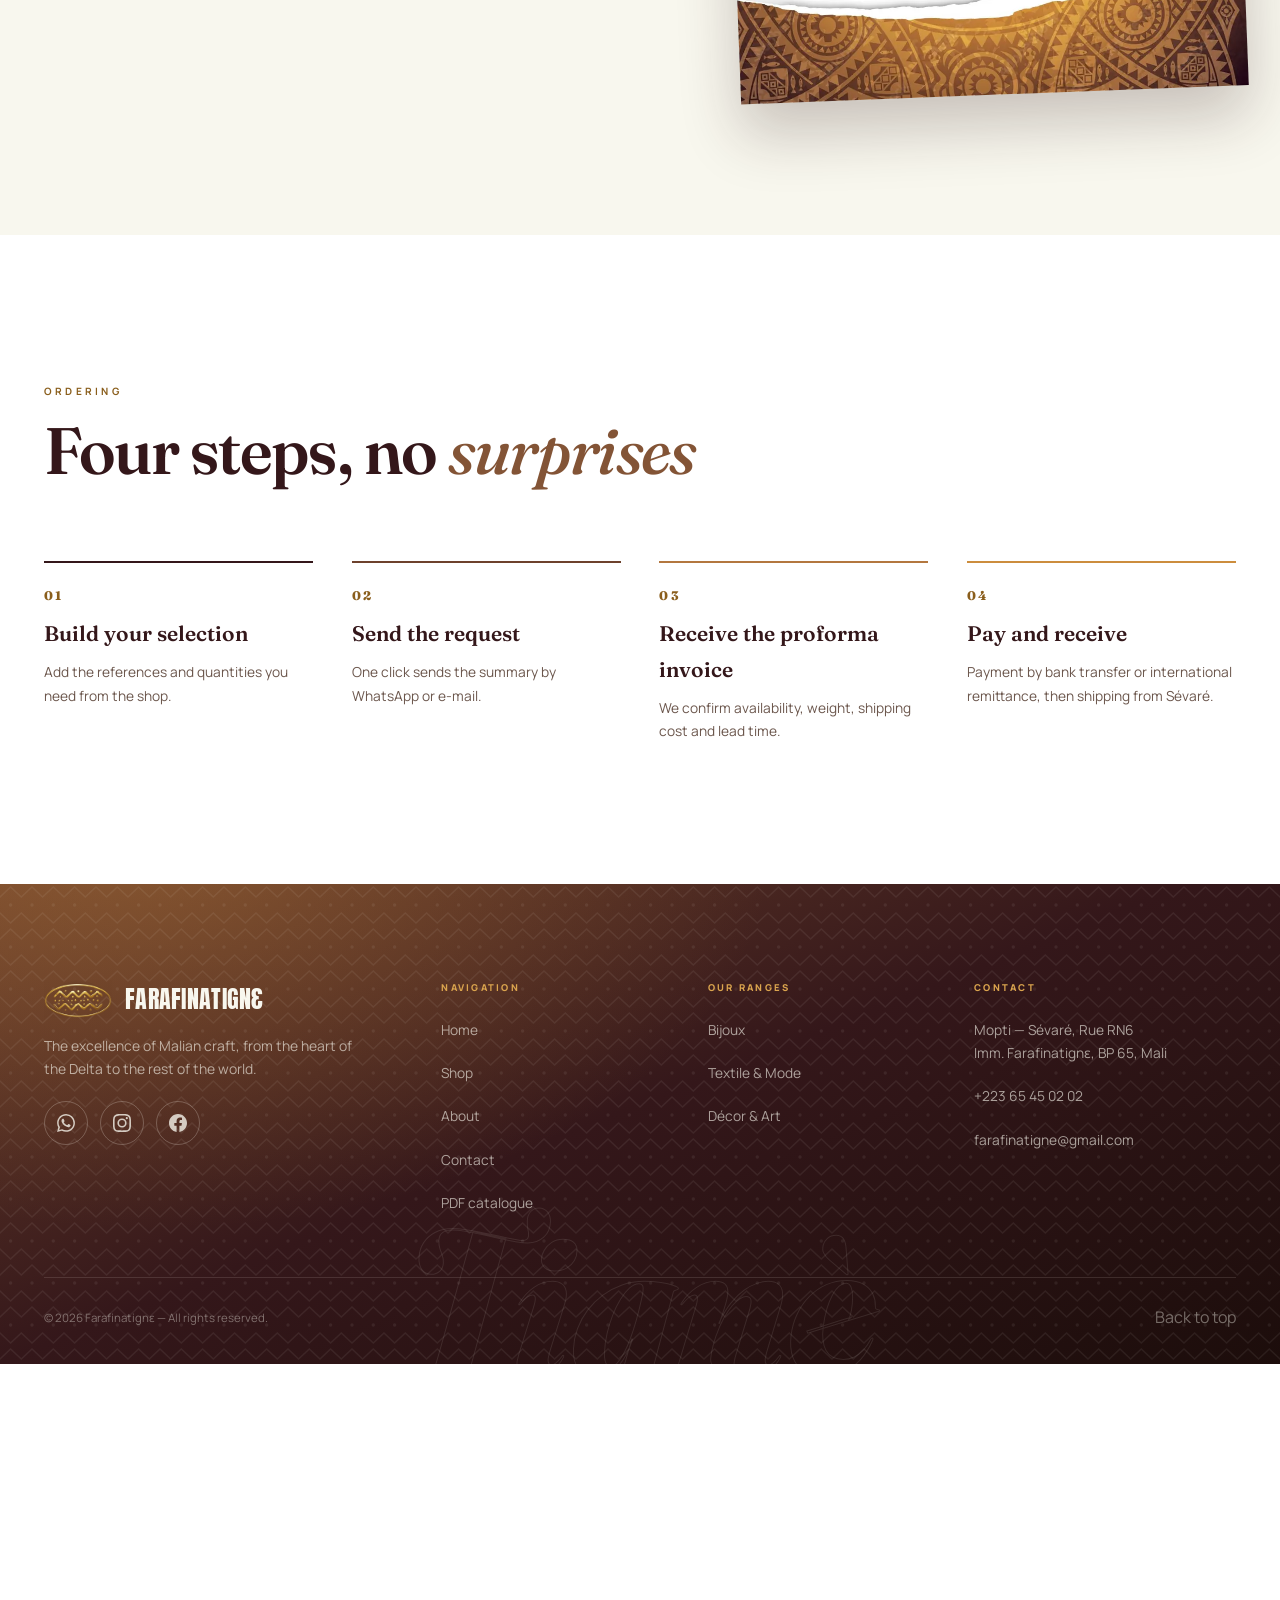
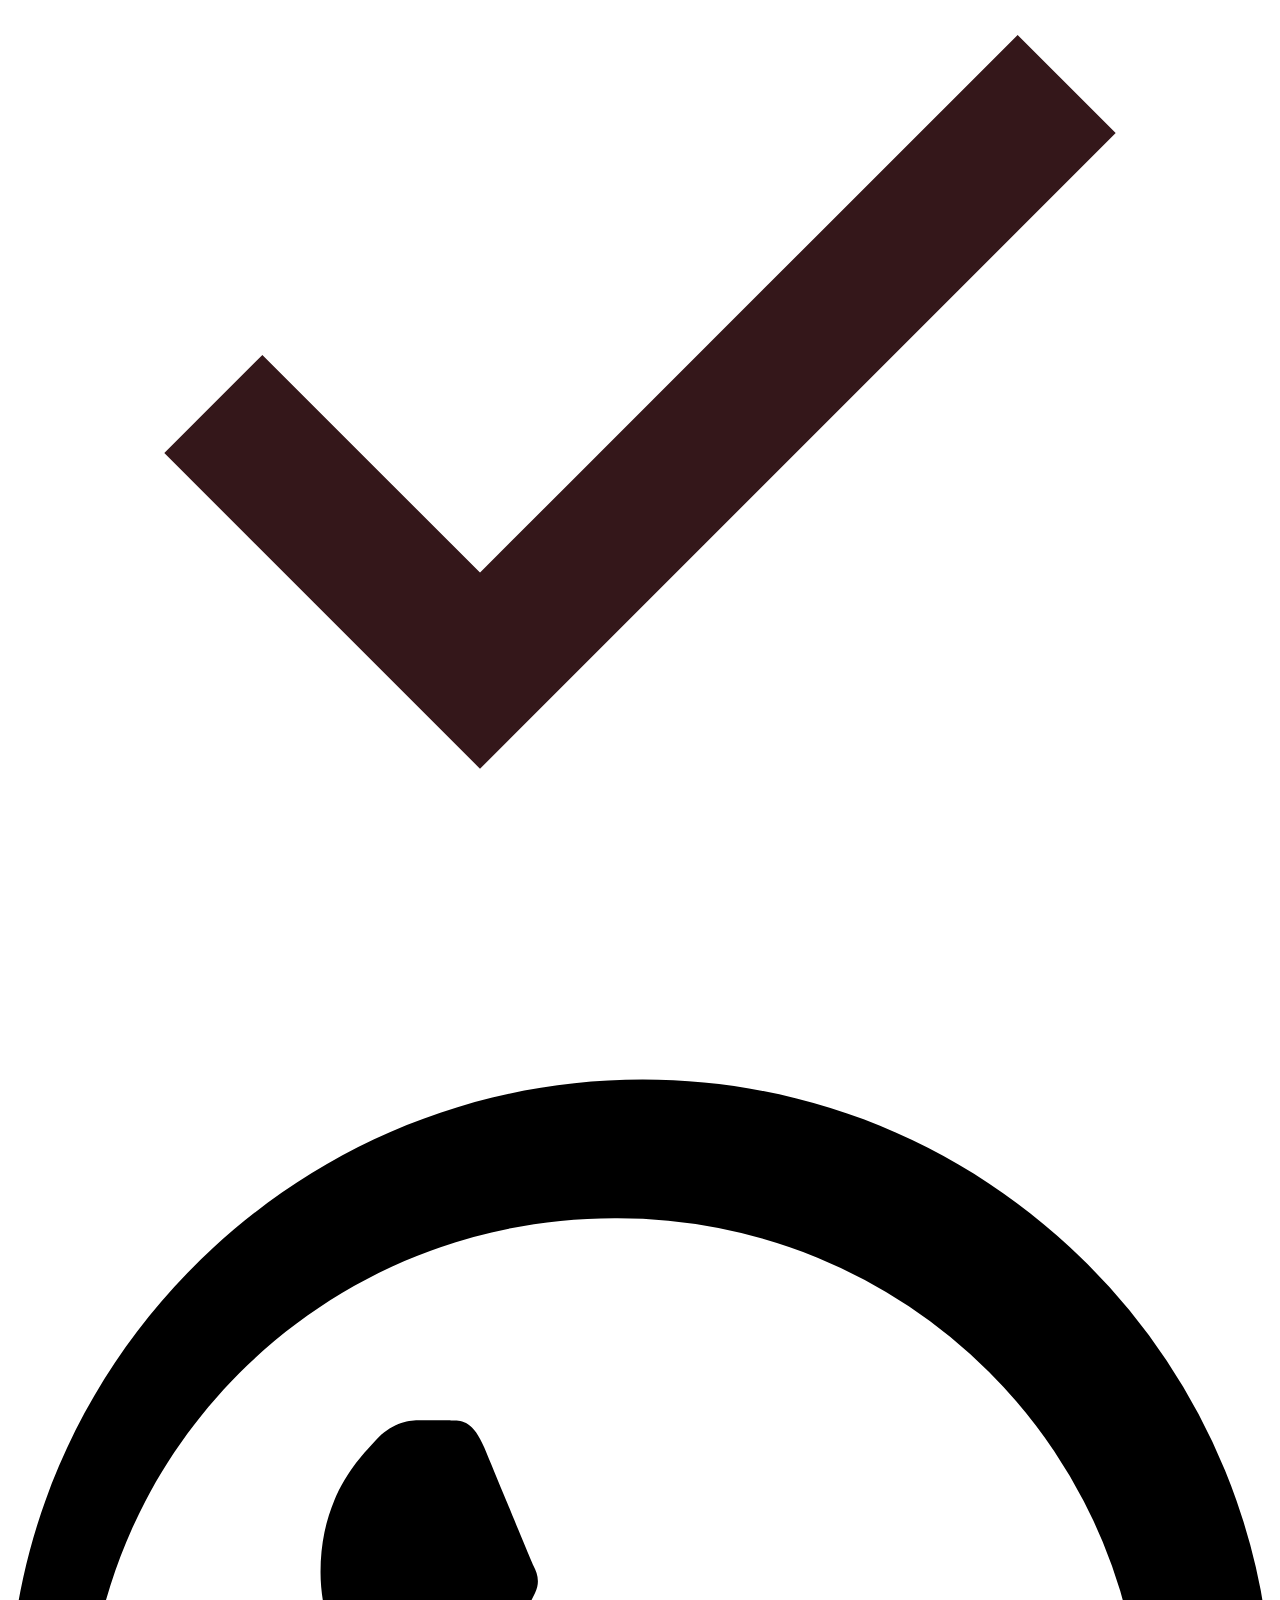
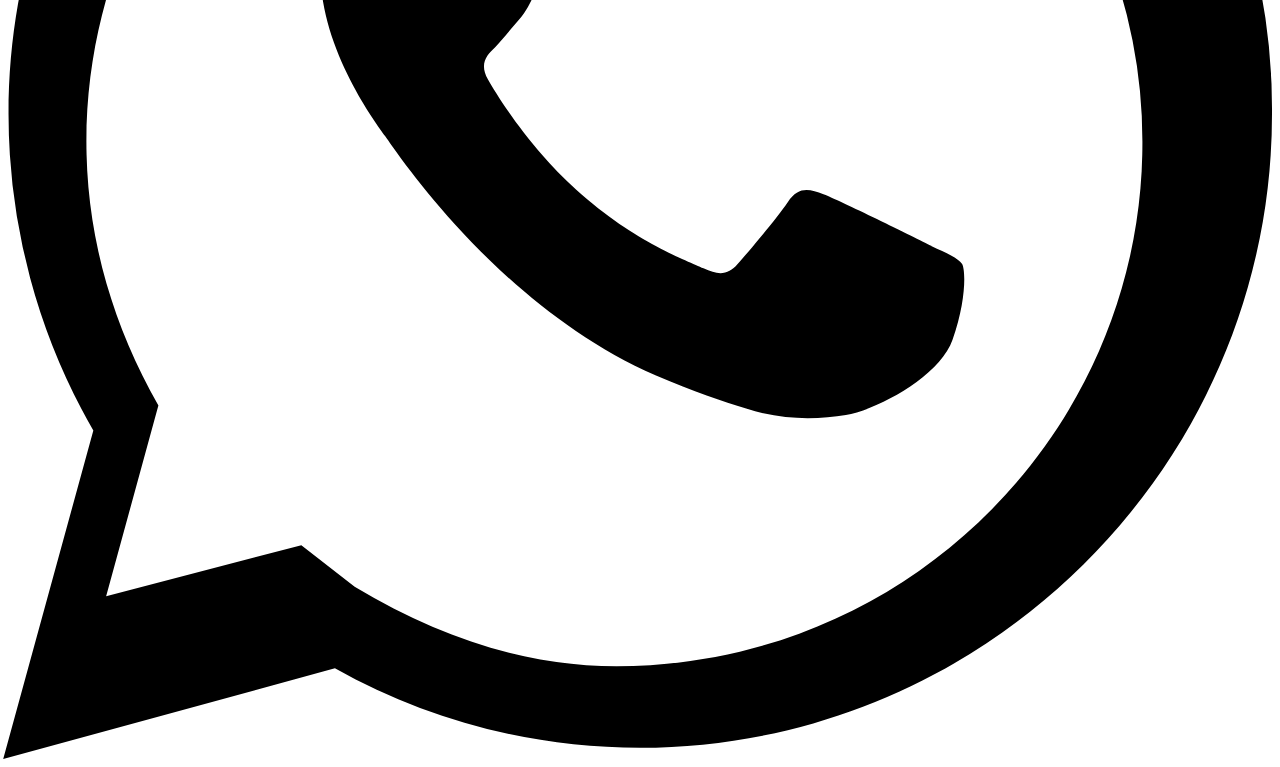
==== commit 9ff9f543: "Page Facebook officielle L'adresse pointait sur facebook.com/farafina.tigne ; la maison en a communi" ====
--- a/index.html
+++ b/index.html
@@ -68,7 +68,7 @@
   "telephone": "+22365450202",
   "email": "farafinatigne@gmail.com",
   "sameAs": [
-    "https://www.facebook.com/farafina.tigne/",
+    "https://www.facebook.com/share/1axNRK4vn4/",
     "https://www.instagram.com/farafinatigne/"
   ]
 }
@@ -187,7 +187,7 @@
     <div class="socials">
       <a href="https://wa.me/22365450202" target="_blank" rel="noopener" aria-label="WhatsApp"><svg viewBox="0 0 24 24" fill="currentColor"><path d="M17.47 14.38c-.3-.15-1.76-.87-2.03-.97-.27-.1-.47-.15-.67.15-.2.3-.77.97-.94 1.16-.17.2-.35.22-.64.08-.3-.15-1.26-.46-2.39-1.48-.88-.79-1.48-1.76-1.65-2.06-.17-.3-.02-.46.13-.6.13-.14.3-.35.45-.52.15-.18.2-.3.3-.5.1-.2.05-.37-.03-.52-.07-.15-.67-1.61-.92-2.21-.24-.58-.49-.5-.67-.51h-.57c-.2 0-.52.07-.79.37-.27.3-1.04 1.02-1.04 2.48s1.07 2.87 1.21 3.07c.15.2 2.1 3.2 5.08 4.49.71.3 1.26.49 1.69.62.71.23 1.36.2 1.87.12.57-.09 1.76-.72 2-1.41.25-.7.25-1.29.18-1.42-.08-.12-.28-.2-.58-.34m-5.42 7.4c-1.77 0-3.5-.48-5.03-1.38l-.36-.21-3.74.98 1-3.65-.24-.37a9.86 9.86 0 01-1.51-5.26c0-5.45 4.44-9.88 9.89-9.88 2.64 0 5.12 1.03 6.99 2.9a9.83 9.83 0 012.89 6.99c0 5.45-4.43 9.88-9.89 9.88m8.41-18.3A11.82 11.82 0 0012.05 0C5.5 0 .16 5.34.16 11.89c0 2.1.55 4.14 1.59 5.95L.06 24l6.3-1.65a11.88 11.88 0 005.69 1.45c6.55 0 11.89-5.34 11.89-11.89 0-3.18-1.24-6.17-3.48-8.41z"/></svg></a>
       <a href="https://www.instagram.com/farafinatigne/" target="_blank" rel="noopener" aria-label="Instagram"><svg viewBox="0 0 24 24" fill="currentColor"><path d="M12 2.16c3.2 0 3.58.01 4.85.07 3.25.15 4.77 1.69 4.92 4.92.06 1.27.07 1.65.07 4.85s-.01 3.58-.07 4.85c-.15 3.23-1.66 4.77-4.92 4.92-1.27.06-1.64.07-4.85.07s-3.58-.01-4.85-.07c-3.26-.15-4.77-1.7-4.92-4.92-.06-1.27-.07-1.64-.07-4.85s.01-3.58.07-4.85c.15-3.23 1.66-4.77 4.92-4.92C8.42 2.17 8.8 2.16 12 2.16M12 0C8.74 0 8.33.01 7.05.07 2.7.27.28 2.69.08 7.05.01 8.33 0 8.74 0 12s.01 3.67.07 4.95c.2 4.36 2.62 6.78 6.98 6.98C8.33 23.99 8.74 24 12 24s3.67-.01 4.95-.07c4.35-.2 6.78-2.62 6.98-6.98.06-1.28.07-1.69.07-4.95s-.01-3.67-.07-4.95c-.2-4.35-2.62-6.78-6.98-6.98C15.67.01 15.26 0 12 0m0 5.84a6.16 6.16 0 100 12.32 6.16 6.16 0 000-12.32m0 10.16a4 4 0 110-8 4 4 0 010 8m6.41-11.85a1.44 1.44 0 100 2.88 1.44 1.44 0 000-2.88"/></svg></a>
-      <a href="https://www.facebook.com/farafina.tigne/" target="_blank" rel="noopener" aria-label="Facebook"><svg viewBox="0 0 24 24" fill="currentColor"><path d="M24 12.07C24 5.4 18.63 0 12 0S0 5.4 0 12.07C0 18.1 4.39 23.1 10.13 24v-8.44H7.08v-3.49h3.05V9.41c0-3.02 1.79-4.69 4.53-4.69 1.31 0 2.68.24 2.68.24v2.96h-1.51c-1.49 0-1.96.93-1.96 1.89v2.26h3.33l-.53 3.49h-2.8V24C19.61 23.1 24 18.1 24 12.07"/></svg></a>
+      <a href="https://www.facebook.com/share/1axNRK4vn4/" target="_blank" rel="noopener" aria-label="Facebook"><svg viewBox="0 0 24 24" fill="currentColor"><path d="M24 12.07C24 5.4 18.63 0 12 0S0 5.4 0 12.07C0 18.1 4.39 23.1 10.13 24v-8.44H7.08v-3.49h3.05V9.41c0-3.02 1.79-4.69 4.53-4.69 1.31 0 2.68.24 2.68.24v2.96h-1.51c-1.49 0-1.96.93-1.96 1.89v2.26h3.33l-.53 3.49h-2.8V24C19.61 23.1 24 18.1 24 12.07"/></svg></a>
     </div>
   </div>
 </div>
@@ -403,7 +403,7 @@
         <div class="socials">
           <a href="https://wa.me/22365450202" target="_blank" rel="noopener" aria-label="WhatsApp"><svg viewBox="0 0 24 24" fill="currentColor"><path d="M17.47 14.38c-.3-.15-1.76-.87-2.03-.97-.27-.1-.47-.15-.67.15-.2.3-.77.97-.94 1.16-.17.2-.35.22-.64.08-.3-.15-1.26-.46-2.39-1.48-.88-.79-1.48-1.76-1.65-2.06-.17-.3-.02-.46.13-.6.13-.14.3-.35.45-.52.15-.18.2-.3.3-.5.1-.2.05-.37-.03-.52-.07-.15-.67-1.61-.92-2.21-.24-.58-.49-.5-.67-.51h-.57c-.2 0-.52.07-.79.37-.27.3-1.04 1.02-1.04 2.48s1.07 2.87 1.21 3.07c.15.2 2.1 3.2 5.08 4.49.71.3 1.26.49 1.69.62.71.23 1.36.2 1.87.12.57-.09 1.76-.72 2-1.41.25-.7.25-1.29.18-1.42-.08-.12-.28-.2-.58-.34m-5.42 7.4c-1.77 0-3.5-.48-5.03-1.38l-.36-.21-3.74.98 1-3.65-.24-.37a9.86 9.86 0 01-1.51-5.26c0-5.45 4.44-9.88 9.89-9.88 2.64 0 5.12 1.03 6.99 2.9a9.83 9.83 0 012.89 6.99c0 5.45-4.43 9.88-9.89 9.88m8.41-18.3A11.82 11.82 0 0012.05 0C5.5 0 .16 5.34.16 11.89c0 2.1.55 4.14 1.59 5.95L.06 24l6.3-1.65a11.88 11.88 0 005.69 1.45c6.55 0 11.89-5.34 11.89-11.89 0-3.18-1.24-6.17-3.48-8.41z"/></svg></a>
           <a href="https://www.instagram.com/farafinatigne/" target="_blank" rel="noopener" aria-label="Instagram"><svg viewBox="0 0 24 24" fill="currentColor"><path d="M12 2.16c3.2 0 3.58.01 4.85.07 3.25.15 4.77 1.69 4.92 4.92.06 1.27.07 1.65.07 4.85s-.01 3.58-.07 4.85c-.15 3.23-1.66 4.77-4.92 4.92-1.27.06-1.64.07-4.85.07s-3.58-.01-4.85-.07c-3.26-.15-4.77-1.7-4.92-4.92-.06-1.27-.07-1.64-.07-4.85s.01-3.58.07-4.85c.15-3.23 1.66-4.77 4.92-4.92C8.42 2.17 8.8 2.16 12 2.16M12 0C8.74 0 8.33.01 7.05.07 2.7.27.28 2.69.08 7.05.01 8.33 0 8.74 0 12s.01 3.67.07 4.95c.2 4.36 2.62 6.78 6.98 6.98C8.33 23.99 8.74 24 12 24s3.67-.01 4.95-.07c4.35-.2 6.78-2.62 6.98-6.98.06-1.28.07-1.69.07-4.95s-.01-3.67-.07-4.95c-.2-4.35-2.62-6.78-6.98-6.98C15.67.01 15.26 0 12 0m0 5.84a6.16 6.16 0 100 12.32 6.16 6.16 0 000-12.32m0 10.16a4 4 0 110-8 4 4 0 010 8m6.41-11.85a1.44 1.44 0 100 2.88 1.44 1.44 0 000-2.88"/></svg></a>
-          <a href="https://www.facebook.com/farafina.tigne/" target="_blank" rel="noopener" aria-label="Facebook"><svg viewBox="0 0 24 24" fill="currentColor"><path d="M24 12.07C24 5.4 18.63 0 12 0S0 5.4 0 12.07C0 18.1 4.39 23.1 10.13 24v-8.44H7.08v-3.49h3.05V9.41c0-3.02 1.79-4.69 4.53-4.69 1.31 0 2.68.24 2.68.24v2.96h-1.51c-1.49 0-1.96.93-1.96 1.89v2.26h3.33l-.53 3.49h-2.8V24C19.61 23.1 24 18.1 24 12.07"/></svg></a>
+          <a href="https://www.facebook.com/share/1axNRK4vn4/" target="_blank" rel="noopener" aria-label="Facebook"><svg viewBox="0 0 24 24" fill="currentColor"><path d="M24 12.07C24 5.4 18.63 0 12 0S0 5.4 0 12.07C0 18.1 4.39 23.1 10.13 24v-8.44H7.08v-3.49h3.05V9.41c0-3.02 1.79-4.69 4.53-4.69 1.31 0 2.68.24 2.68.24v2.96h-1.51c-1.49 0-1.96.93-1.96 1.89v2.26h3.33l-.53 3.49h-2.8V24C19.61 23.1 24 18.1 24 12.07"/></svg></a>
         </div>
       </div>
 
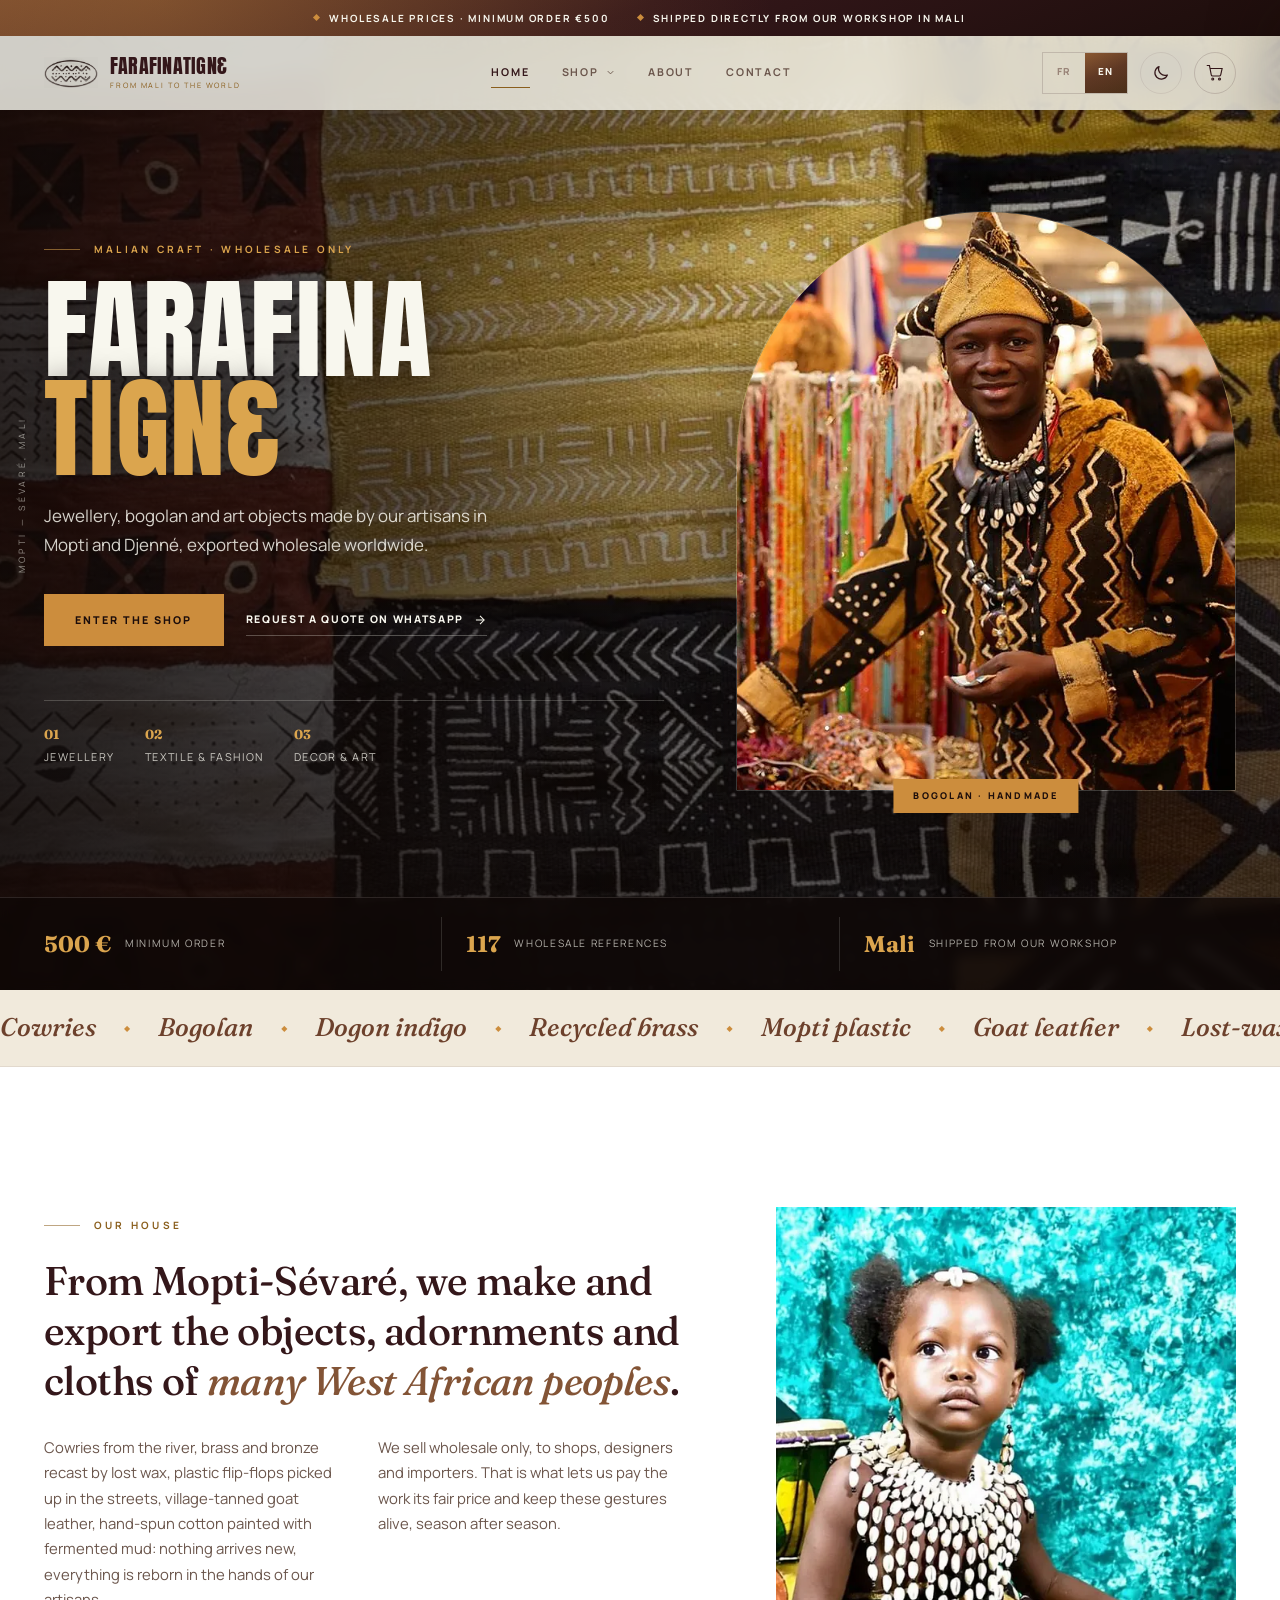
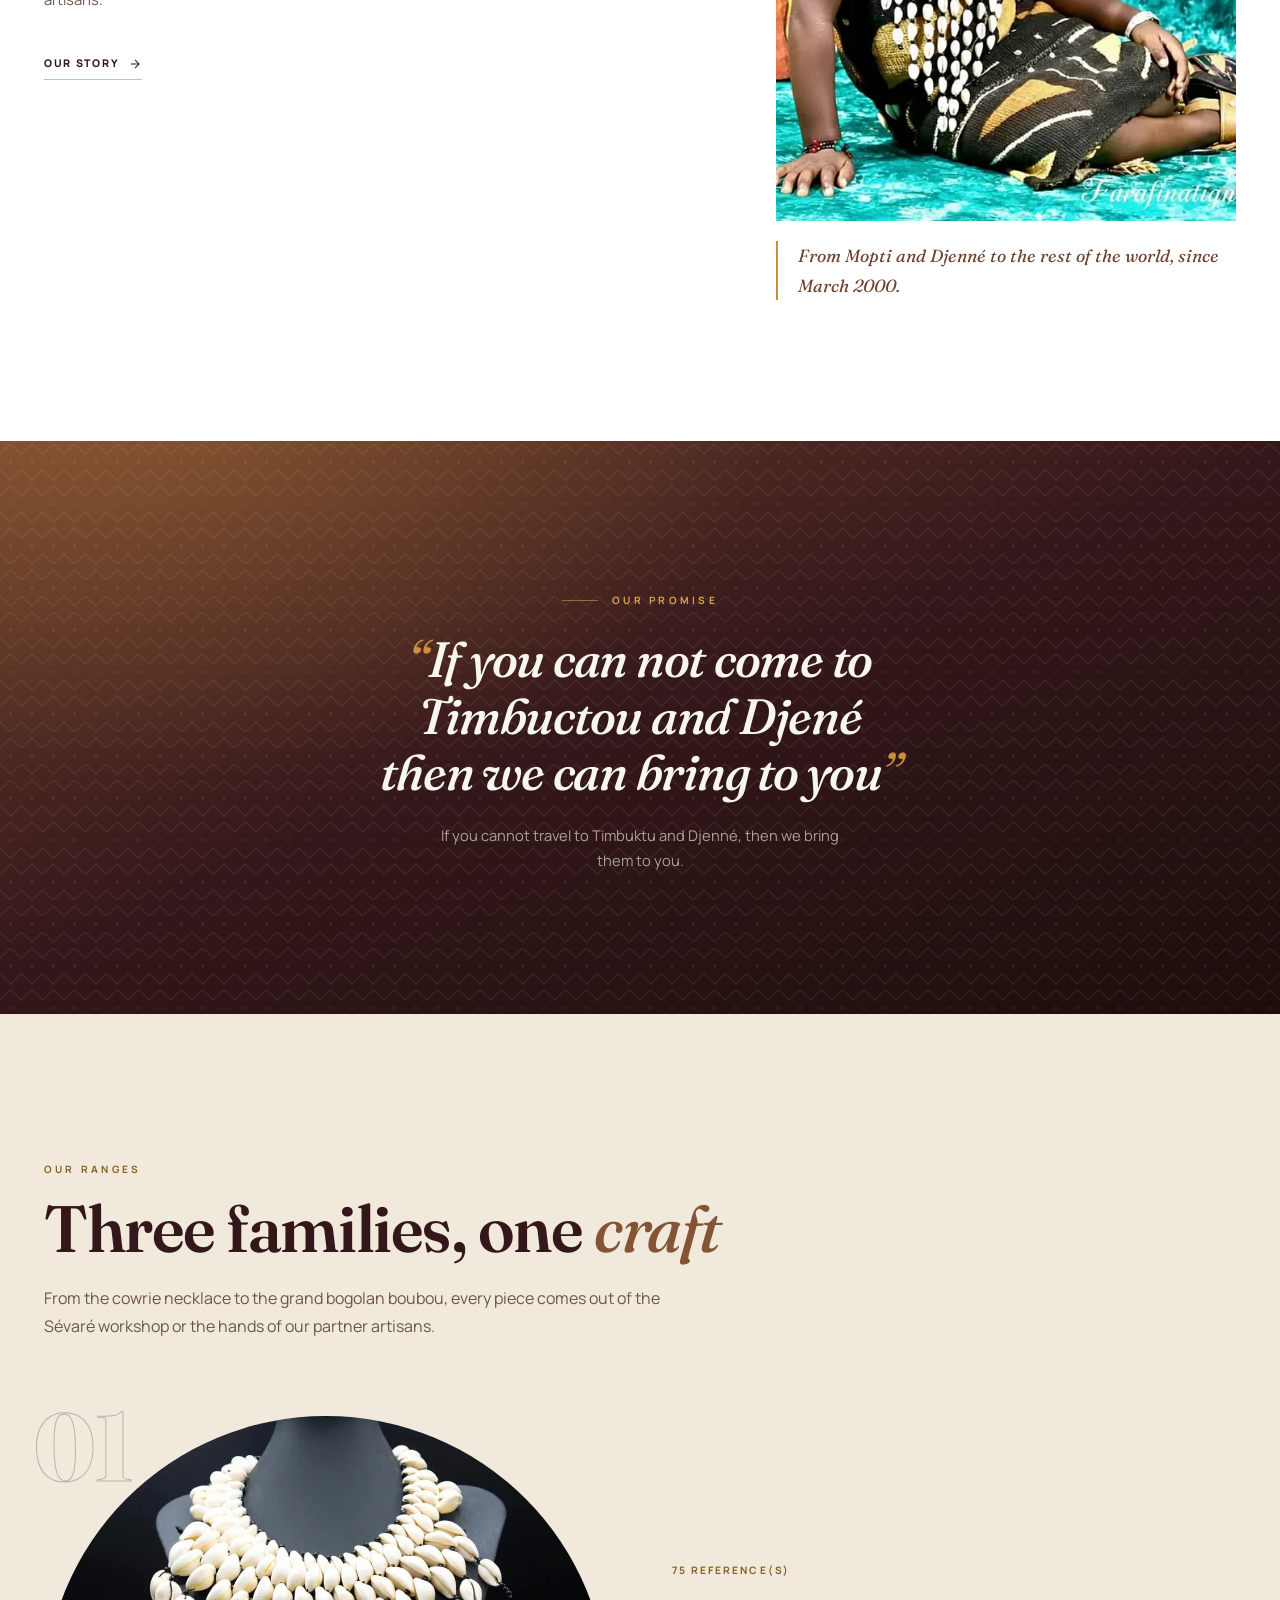
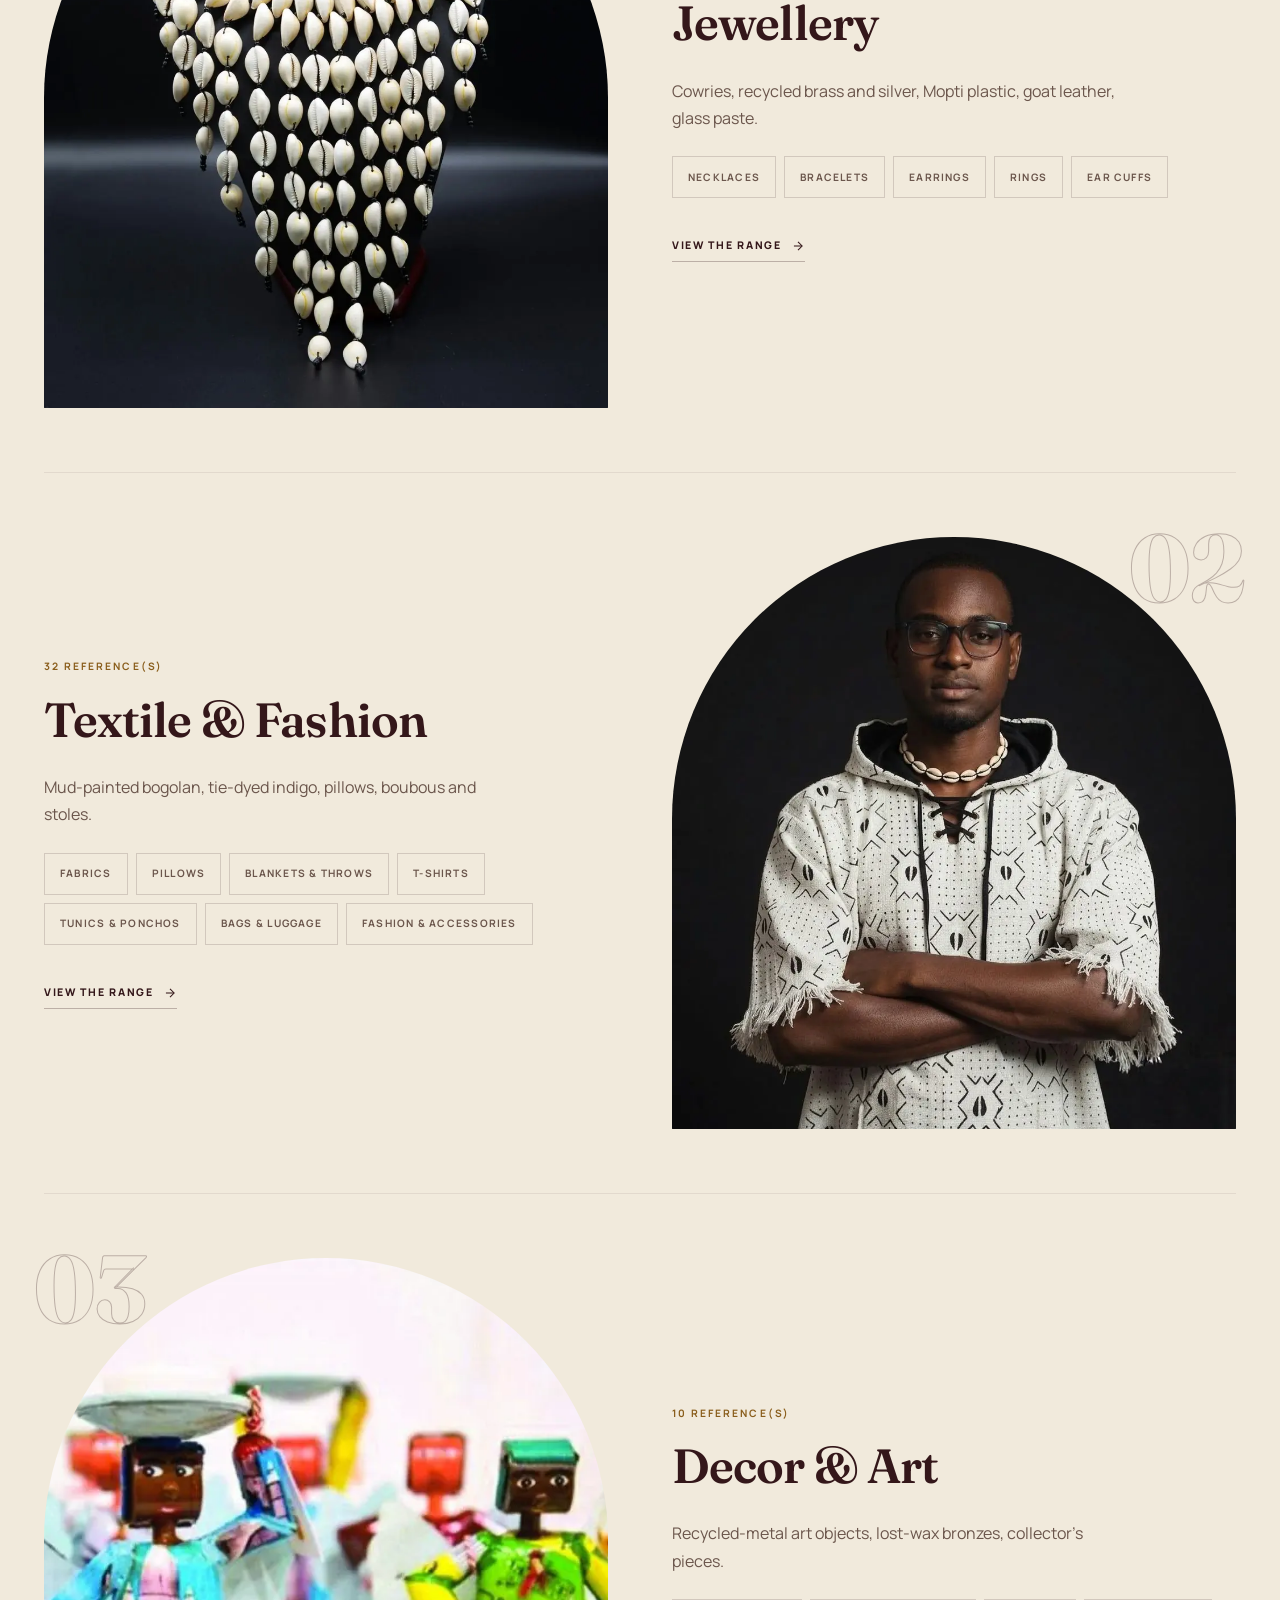
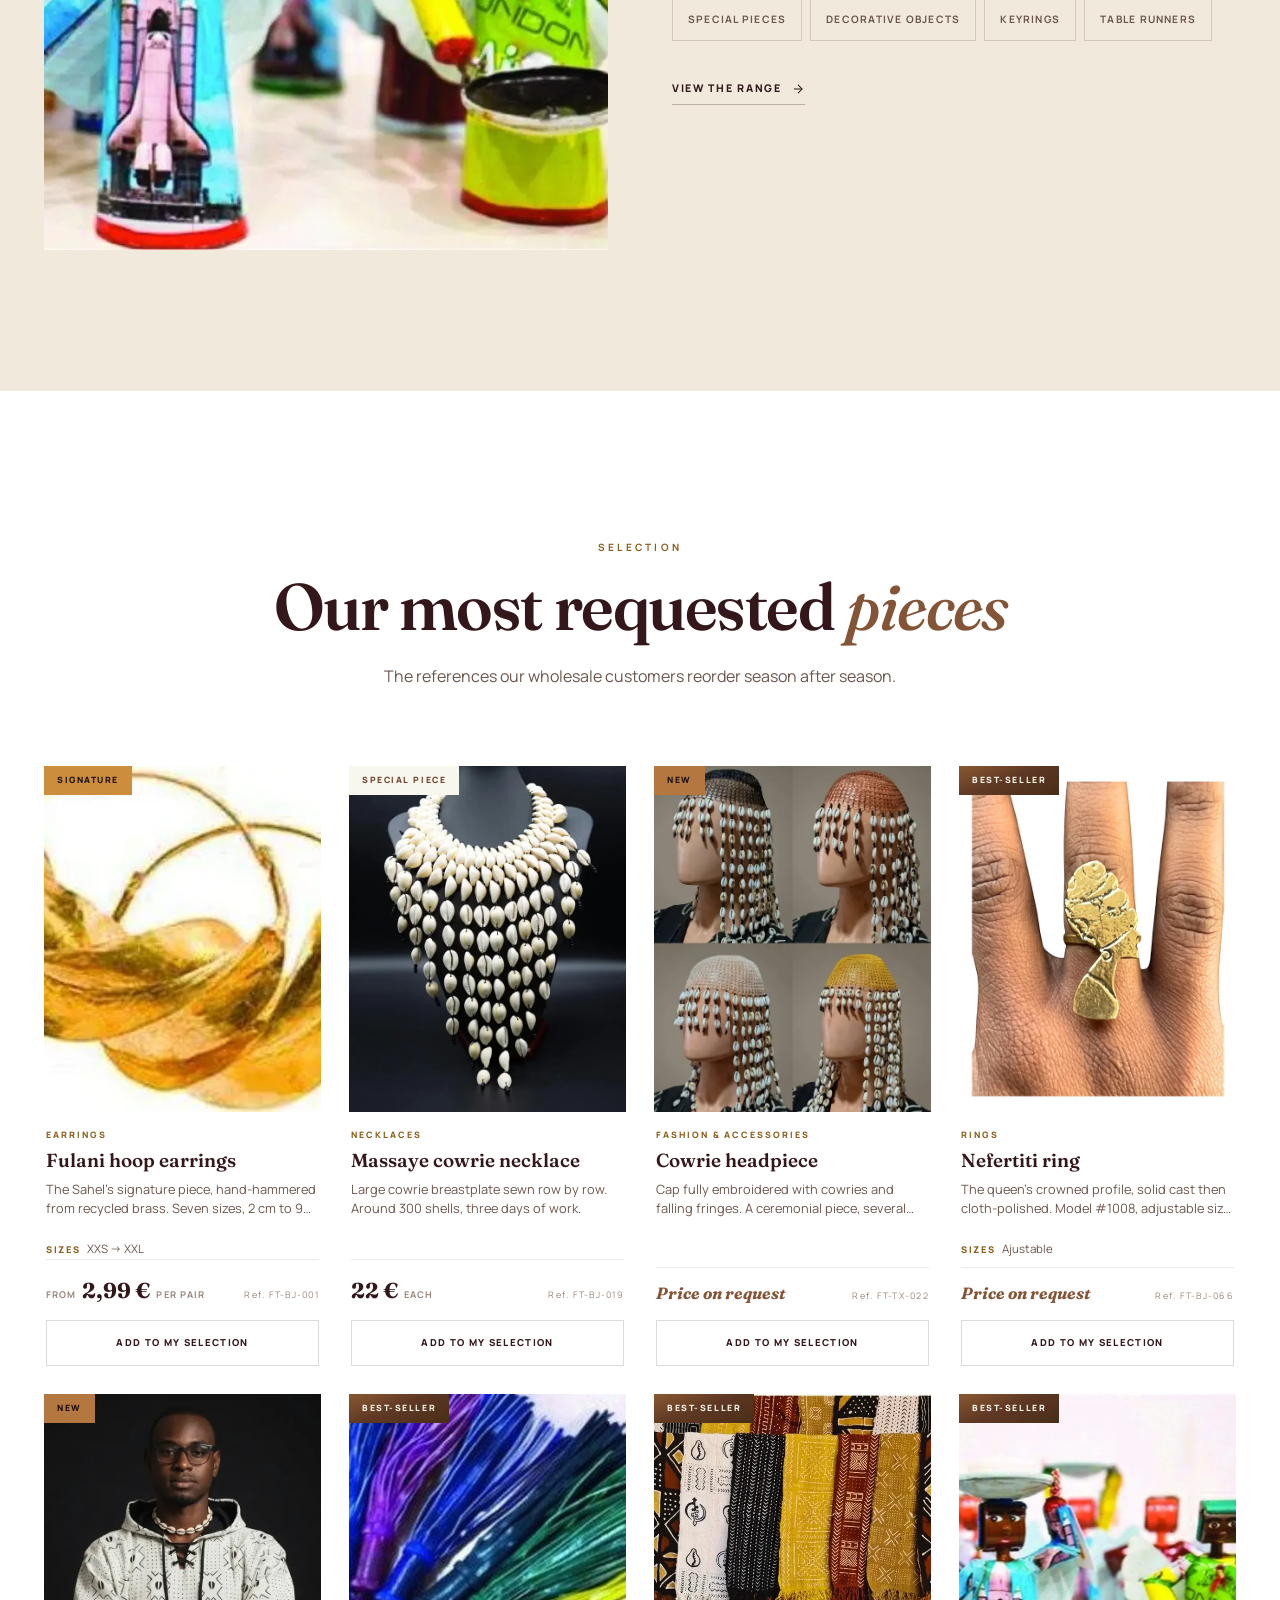
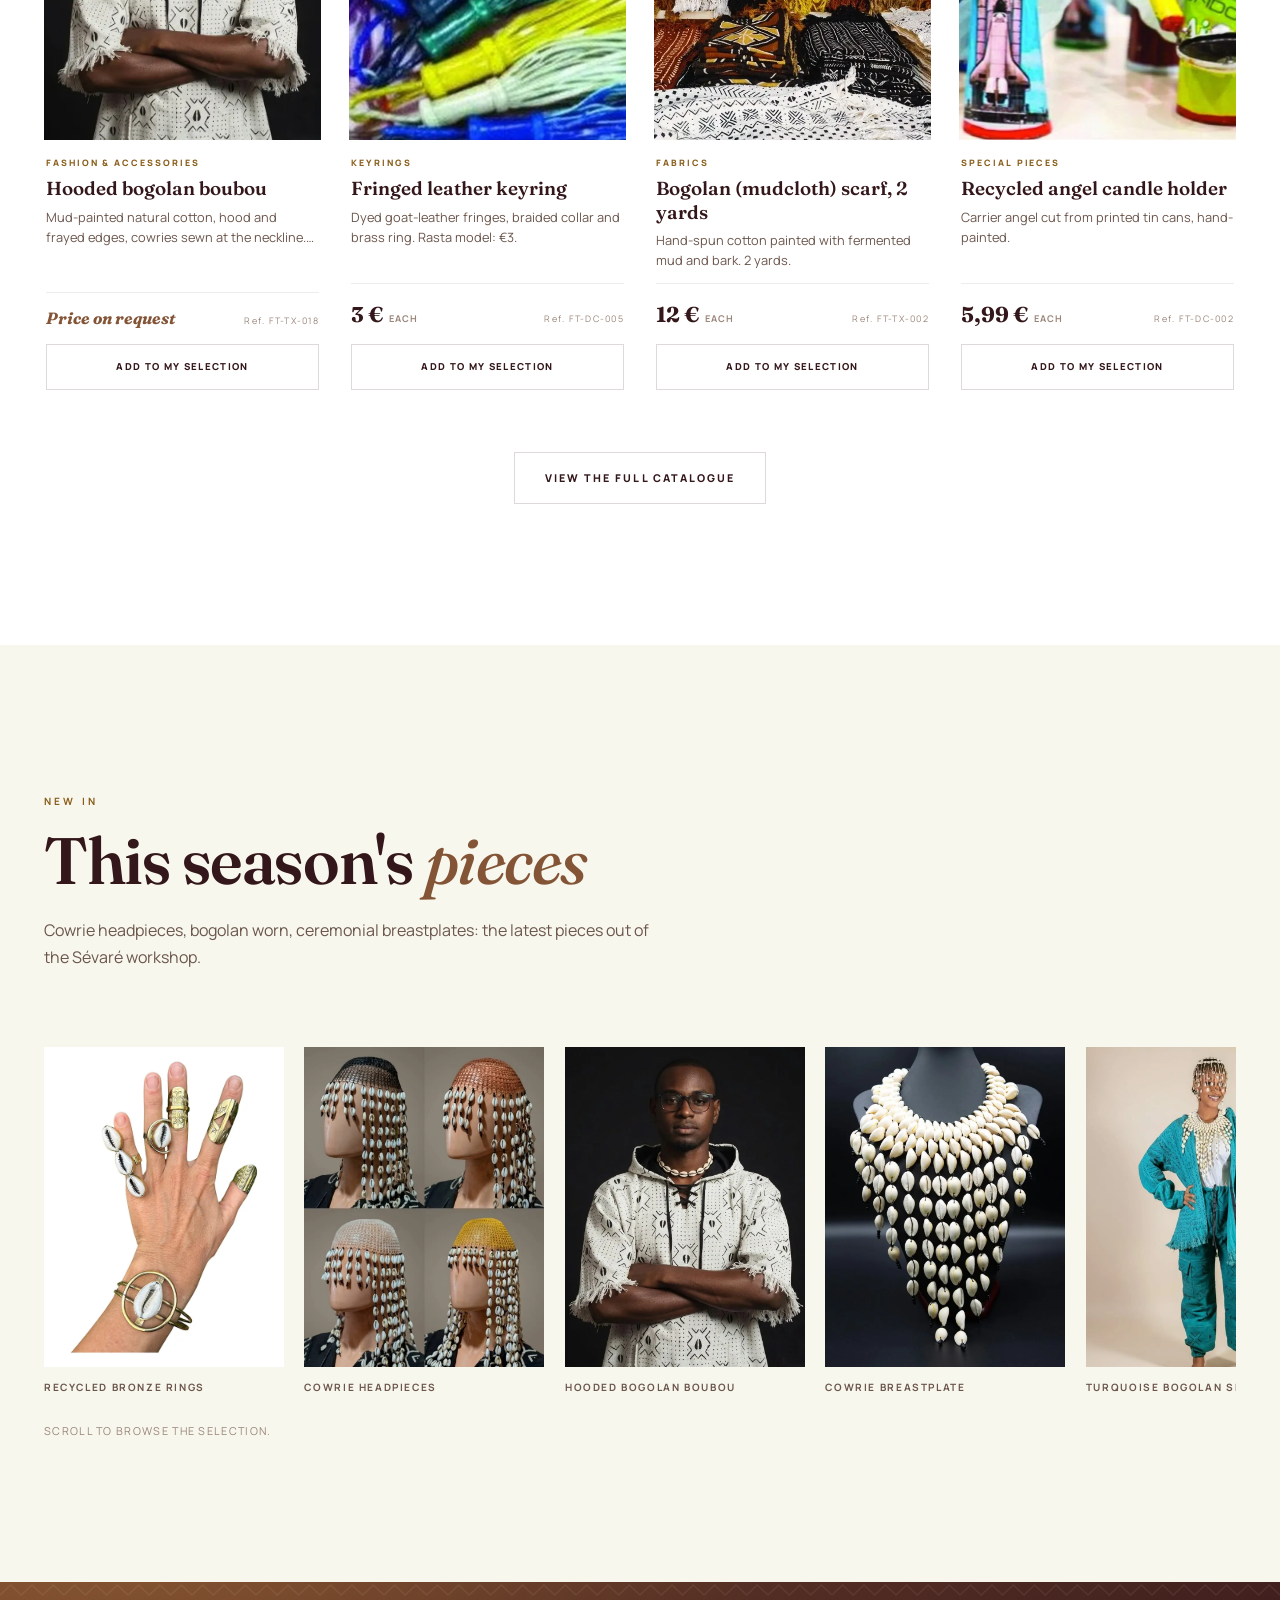
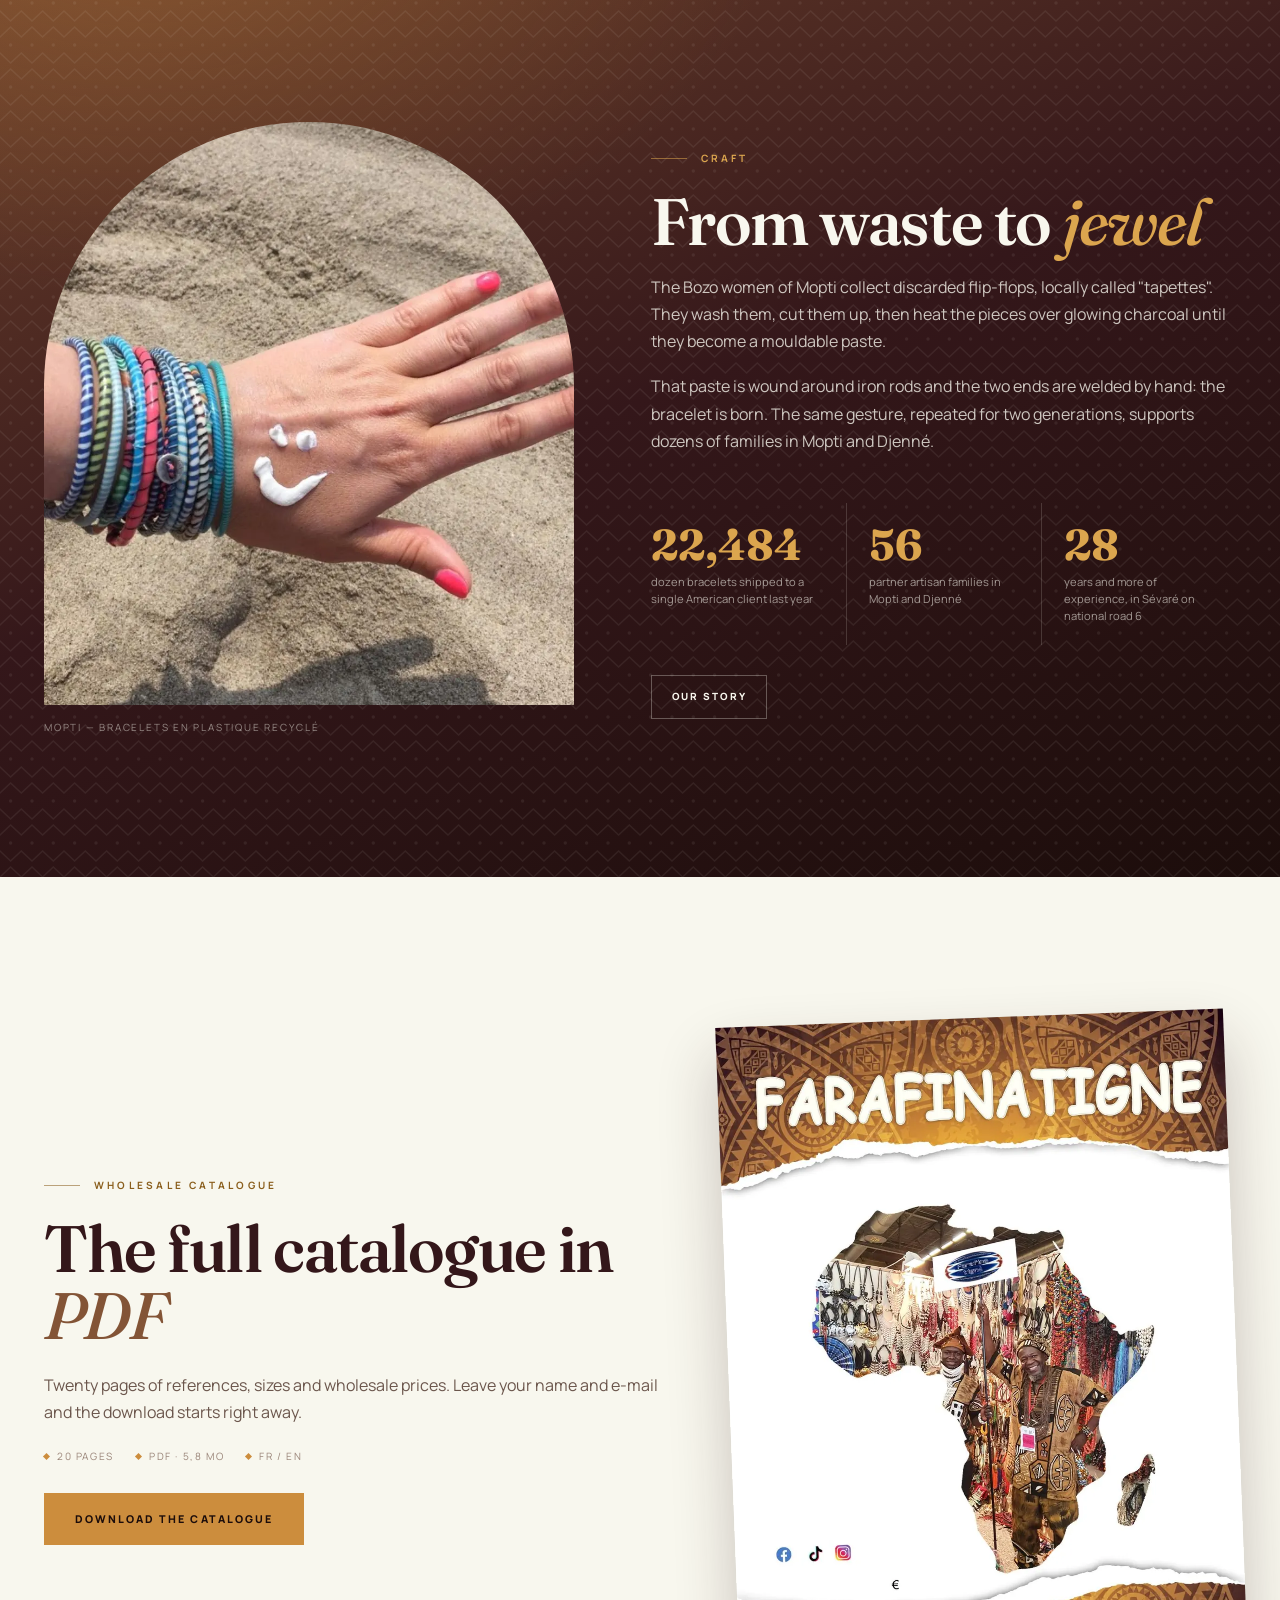
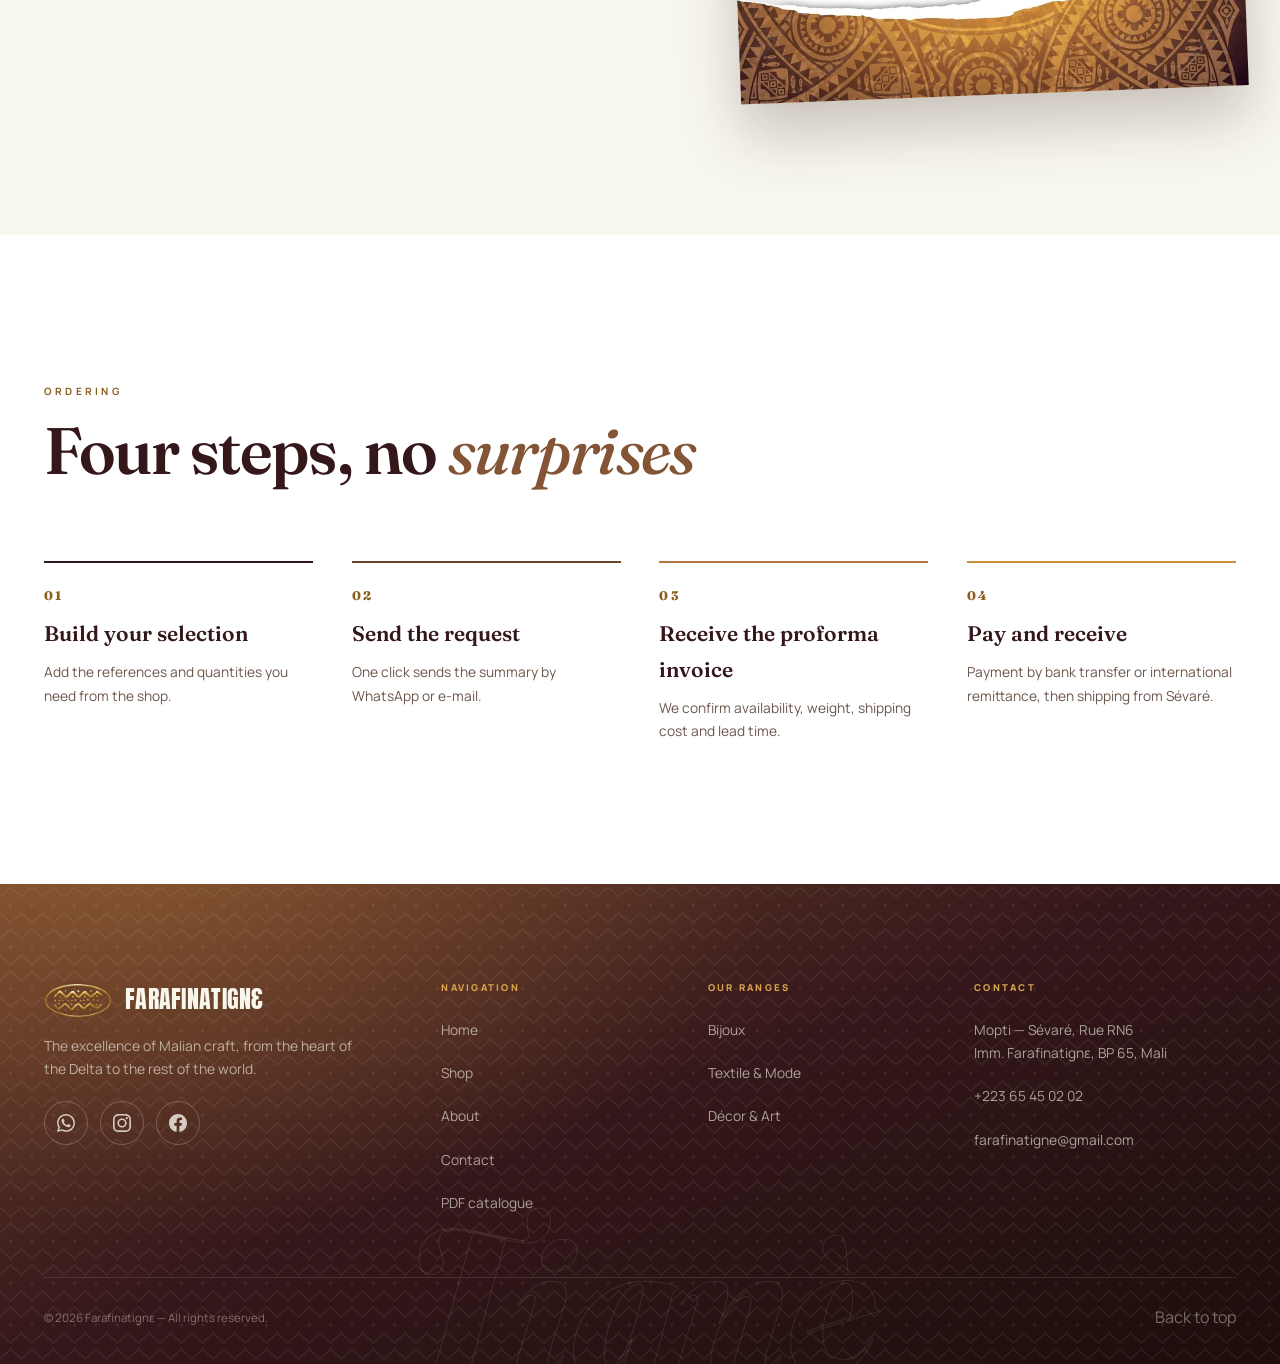
==== commit 4129327b: "Répare les éléments flottants et corrige l'ancienneté En retirant la modale du catalogue j'avais cou" ====
--- a/index.html
+++ b/index.html
@@ -348,7 +348,7 @@
       <div class="stats">
         <div class="stat"><div class="stat__num" data-count="24000">24 000</div><p data-i18n="know.stat1"></p></div>
         <div class="stat"><div class="stat__num" data-count="60">60</div><p data-i18n="know.stat2"></p></div>
-        <div class="stat"><div class="stat__num" data-count="20">20</div><p data-i18n="know.stat3"></p></div>
+        <div class="stat"><div class="stat__num" data-count="30">30</div><p data-i18n="know.stat3"></p></div>
       </div>
       <p style="margin-top:30px" class="on-dark"><a href="a-propos.html" class="btn btn--line btn--sm" data-i18n="know.more">Notre histoire</a></p>
     </div>
--- a/style.css
+++ b/style.css
@@ -1092,6 +1092,39 @@
 /* =========================================================
    MODALE CATALOGUE
    ========================================================= */
+/* =========================================================
+   FLOTTANTS
+   Retires par erreur avec la modale du catalogue : sans eux la
+   notification s'affichait en plein ecran.
+   ========================================================= */
+.whatsapp-float {
+  position: fixed; left: 18px; bottom: 18px; z-index: 65;
+  /* memes proportions que vpofficiel : glyphe blanc, aucun halo */
+  width: 48px; height: 48px; border-radius: 50%; display: grid; place-items: center;
+  background: var(--wa-solid); color: #fff;
+  opacity: 0; transform: translateY(12px); pointer-events: none;
+  transition: opacity .3s ease, transform .3s ease;
+}
+.whatsapp-float.show:hover { transform: translateY(-3px); }
+.whatsapp-float.show { opacity: 1; transform: none; pointer-events: auto; }
+.whatsapp-float svg { width: 23px; height: 23px; fill: currentColor; }
+.to-top {
+  position: fixed; right: 18px; bottom: 18px; z-index: 65;
+  width: 46px; height: 46px; border-radius: 50%; display: grid; place-items: center;
+  border: 1px solid var(--line); background: var(--ivory); color: var(--ink);
+  opacity: 0; transform: translateY(16px); pointer-events: none; transition: .35s;
+}
+.to-top.show { opacity: 1; transform: none; pointer-events: auto; }
+.to-top svg { width: 17px; height: 17px; }
+.toast {
+  position: fixed; left: 50%; bottom: 26px; transform: translate(-50%, 24px); z-index: 95;
+  display: flex; align-items: center; gap: 11px; padding: 14px 22px;
+  background: var(--dark-gradient); color: var(--ivory); font-size: .8rem;
+  opacity: 0; pointer-events: none; transition: .35s;
+}
+.toast.show { opacity: 1; transform: translate(-50%, 0); }
+.toast svg { width: 15px; height: 15px; color: var(--gold-light); }
+
 .lightbox {
   position: fixed; inset: 0; z-index: 100; display: grid; place-items: center; padding: 4vw;
   background: rgba(28, 13, 11, .94);
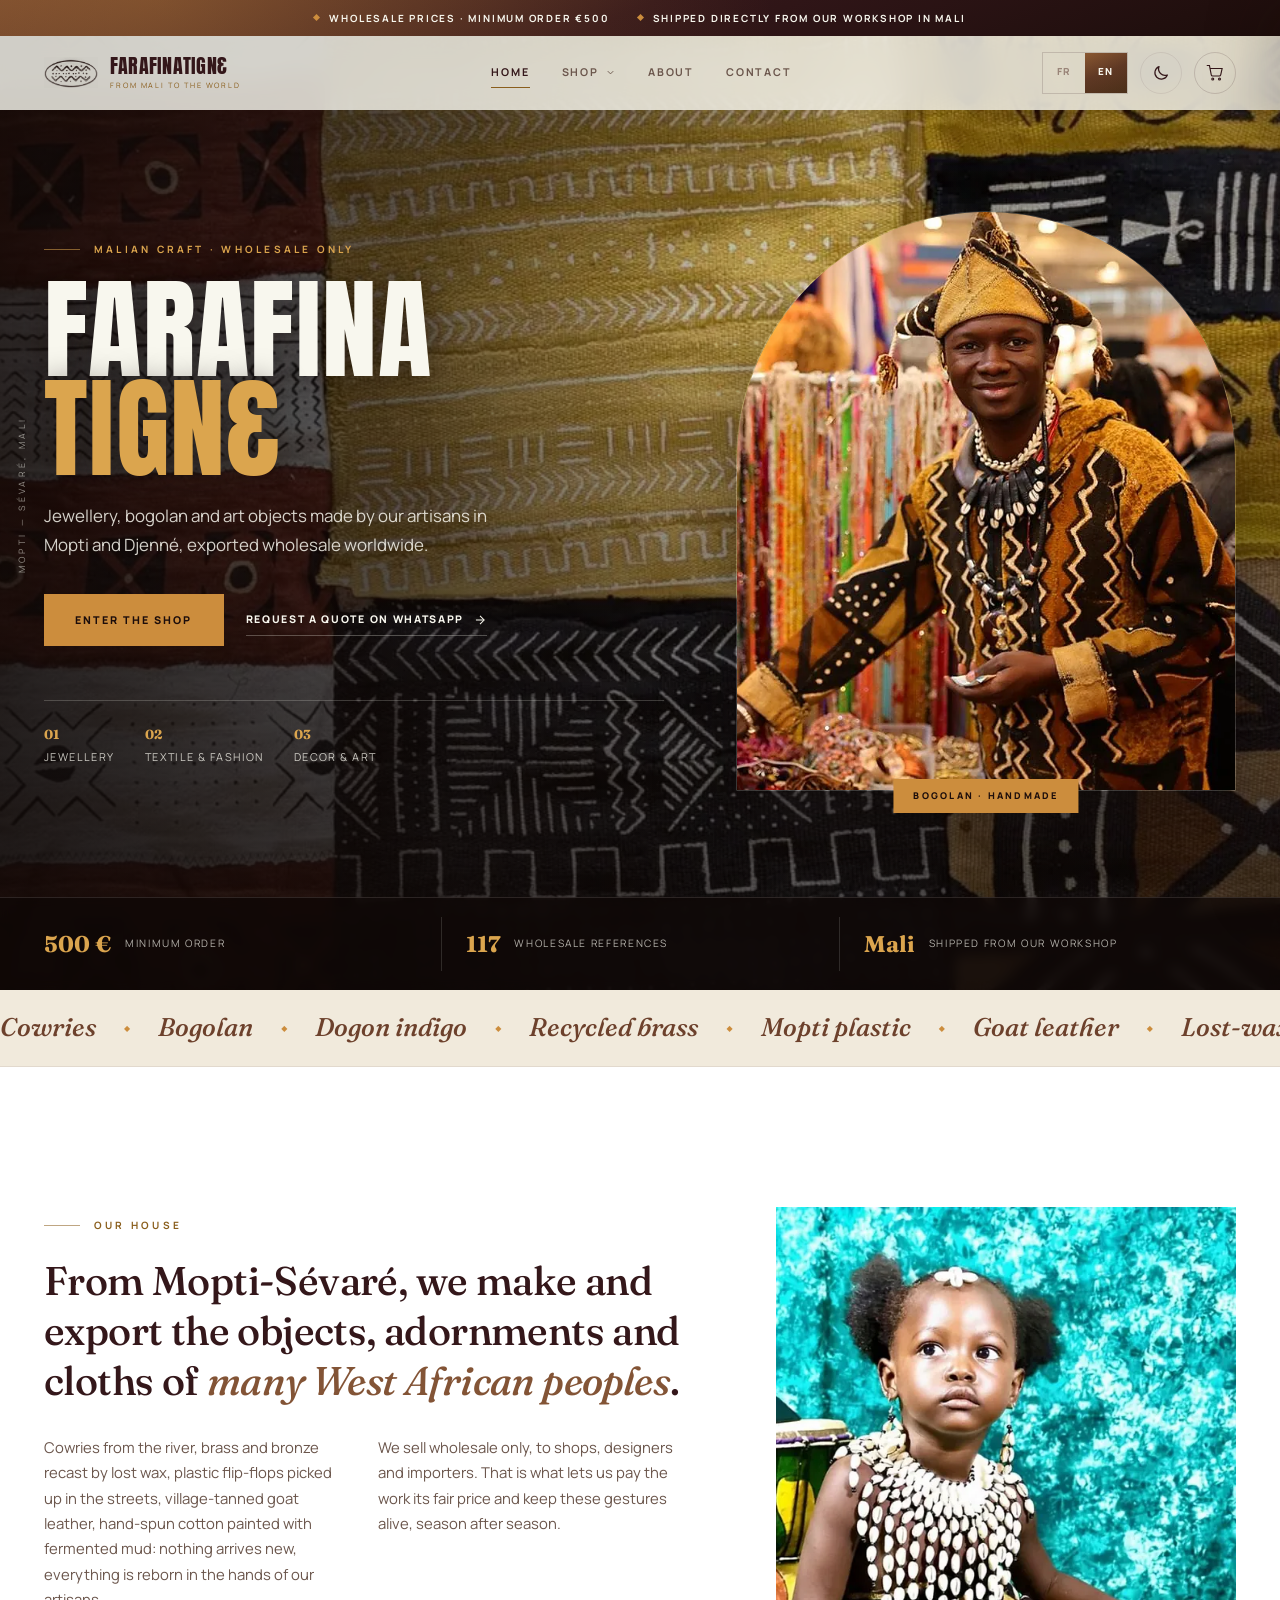
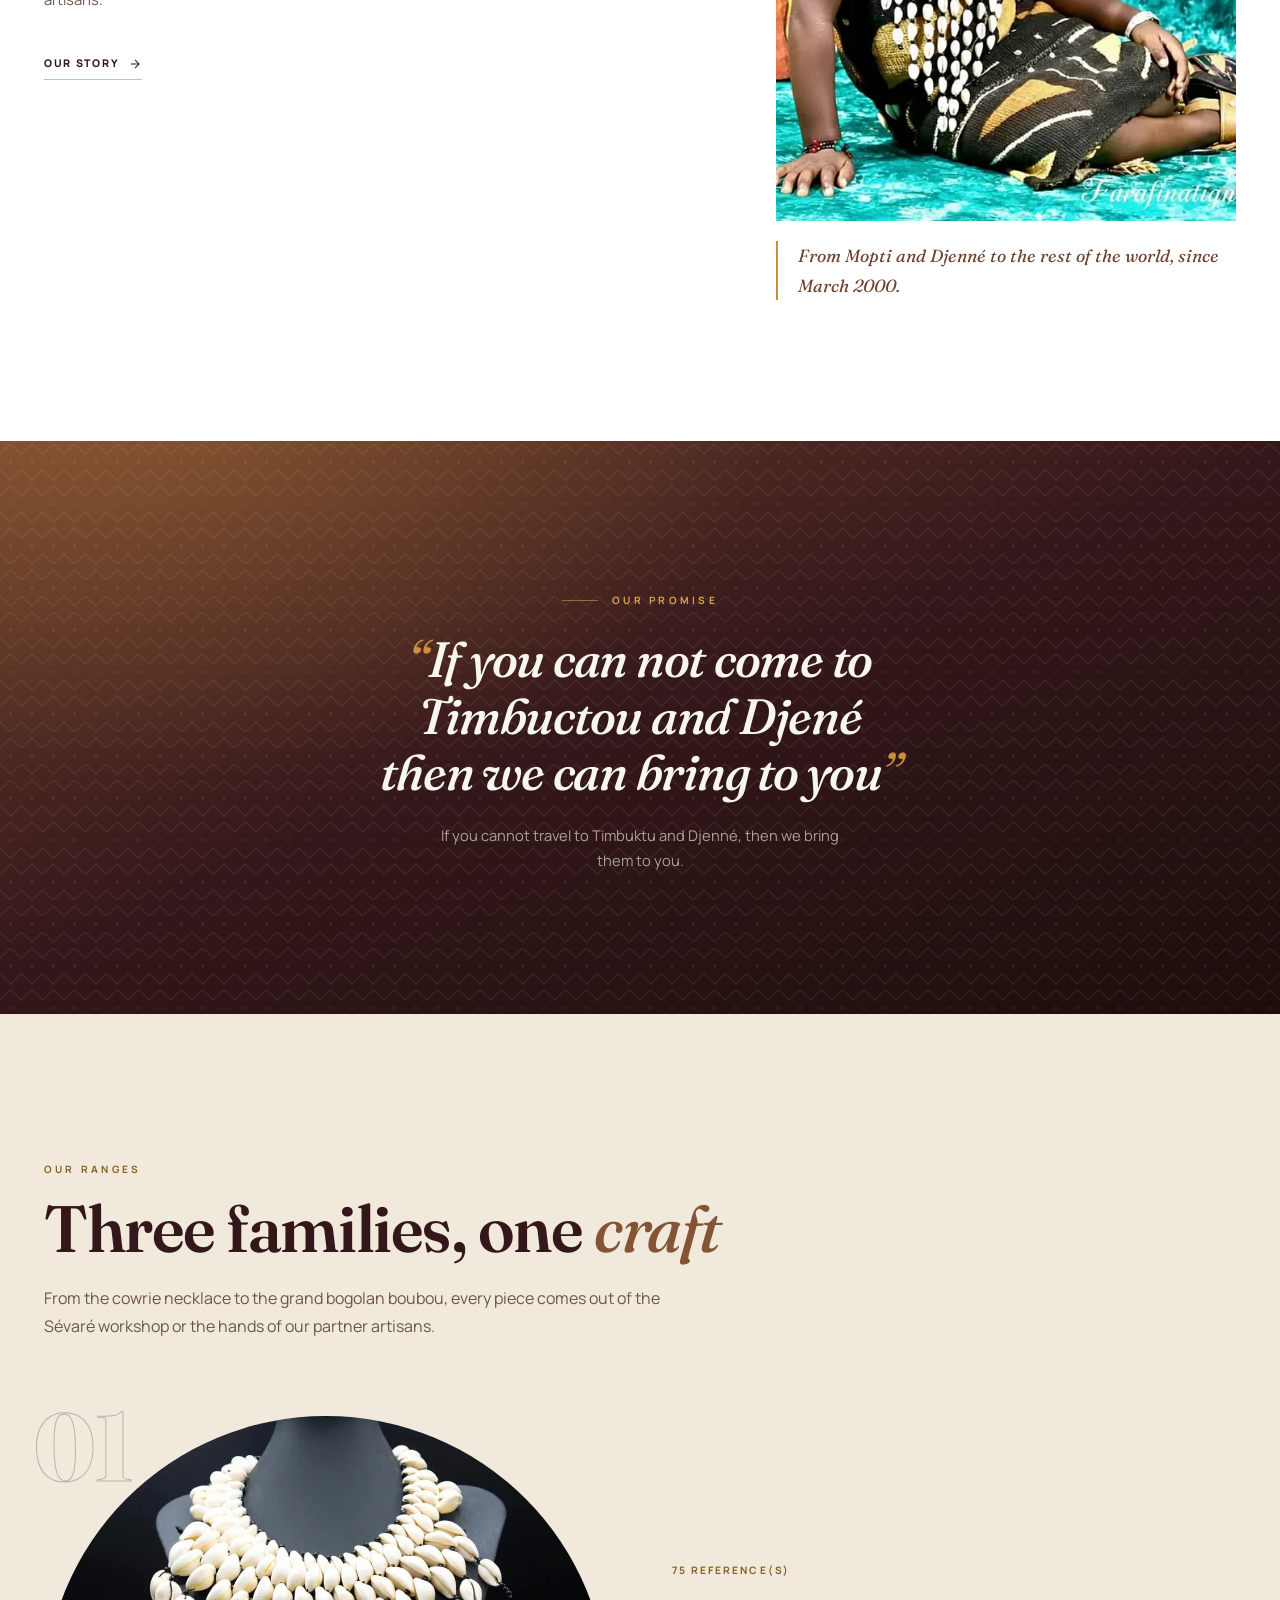
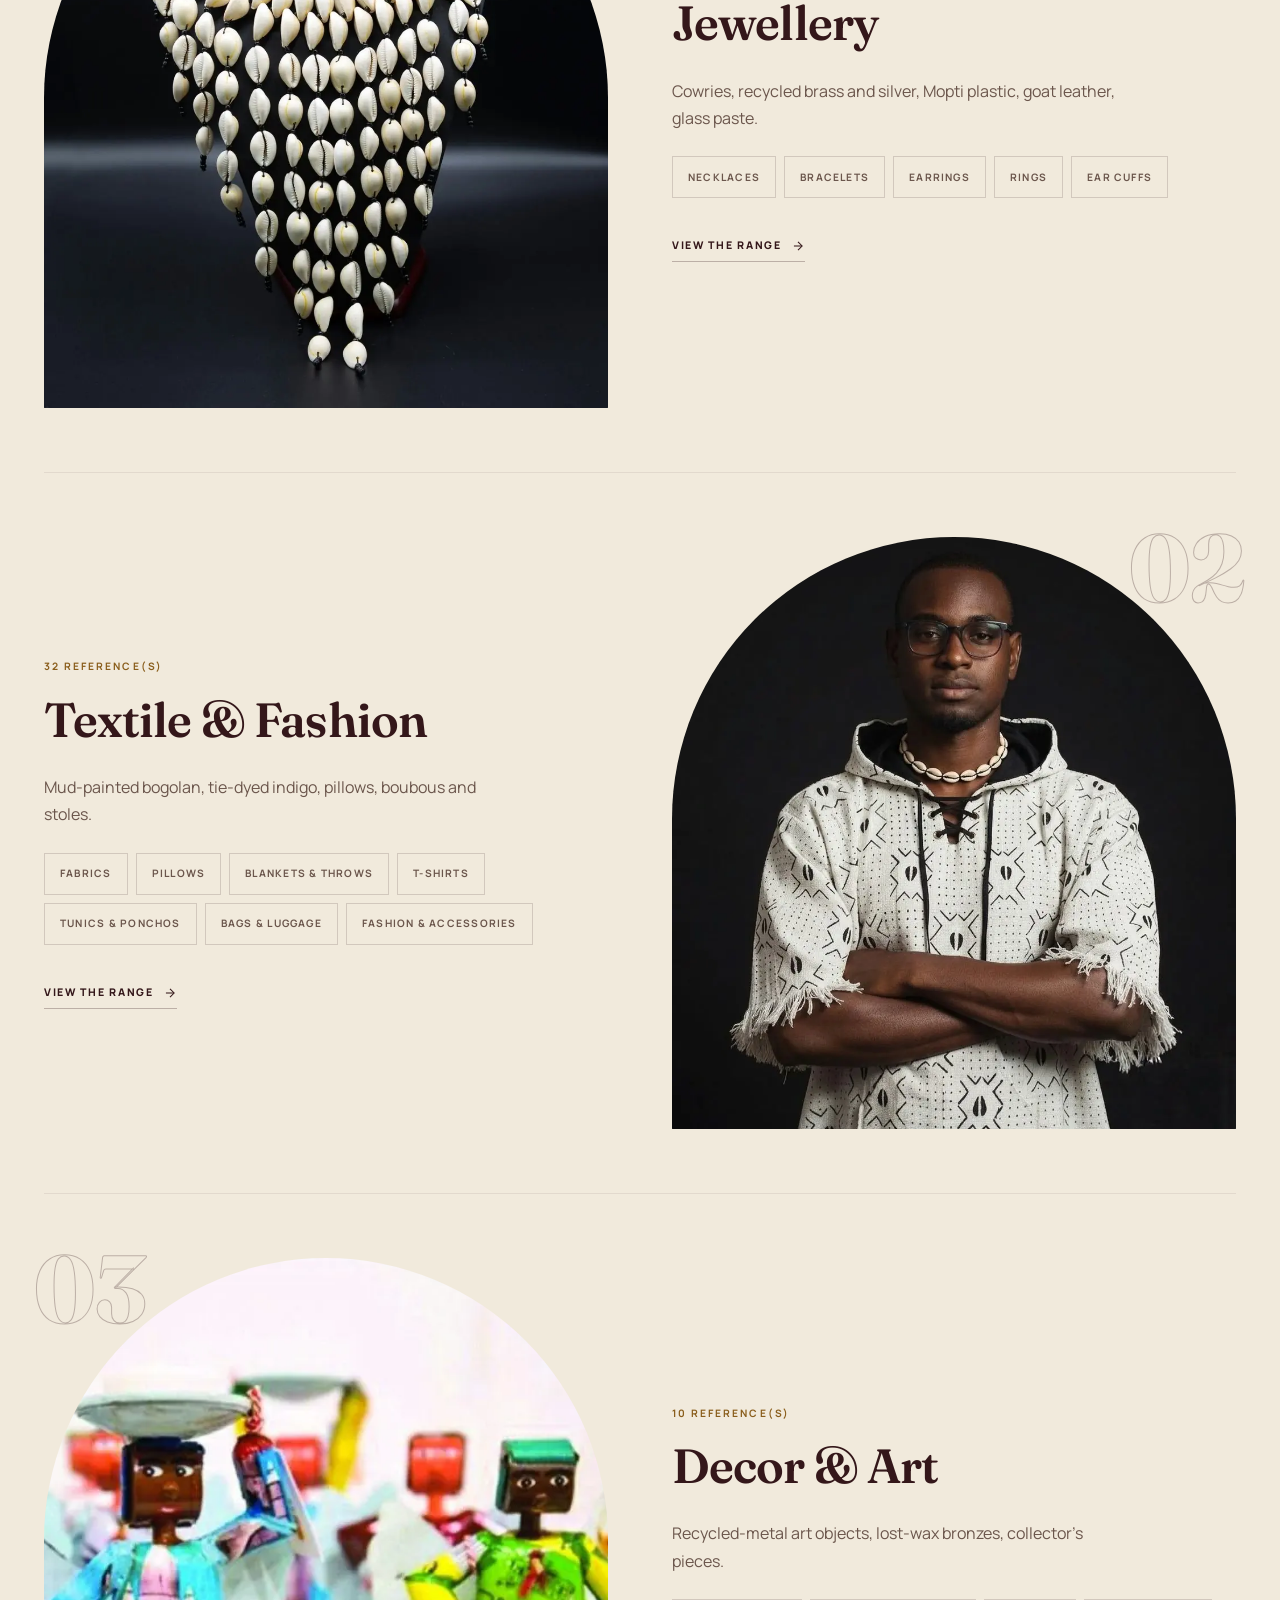
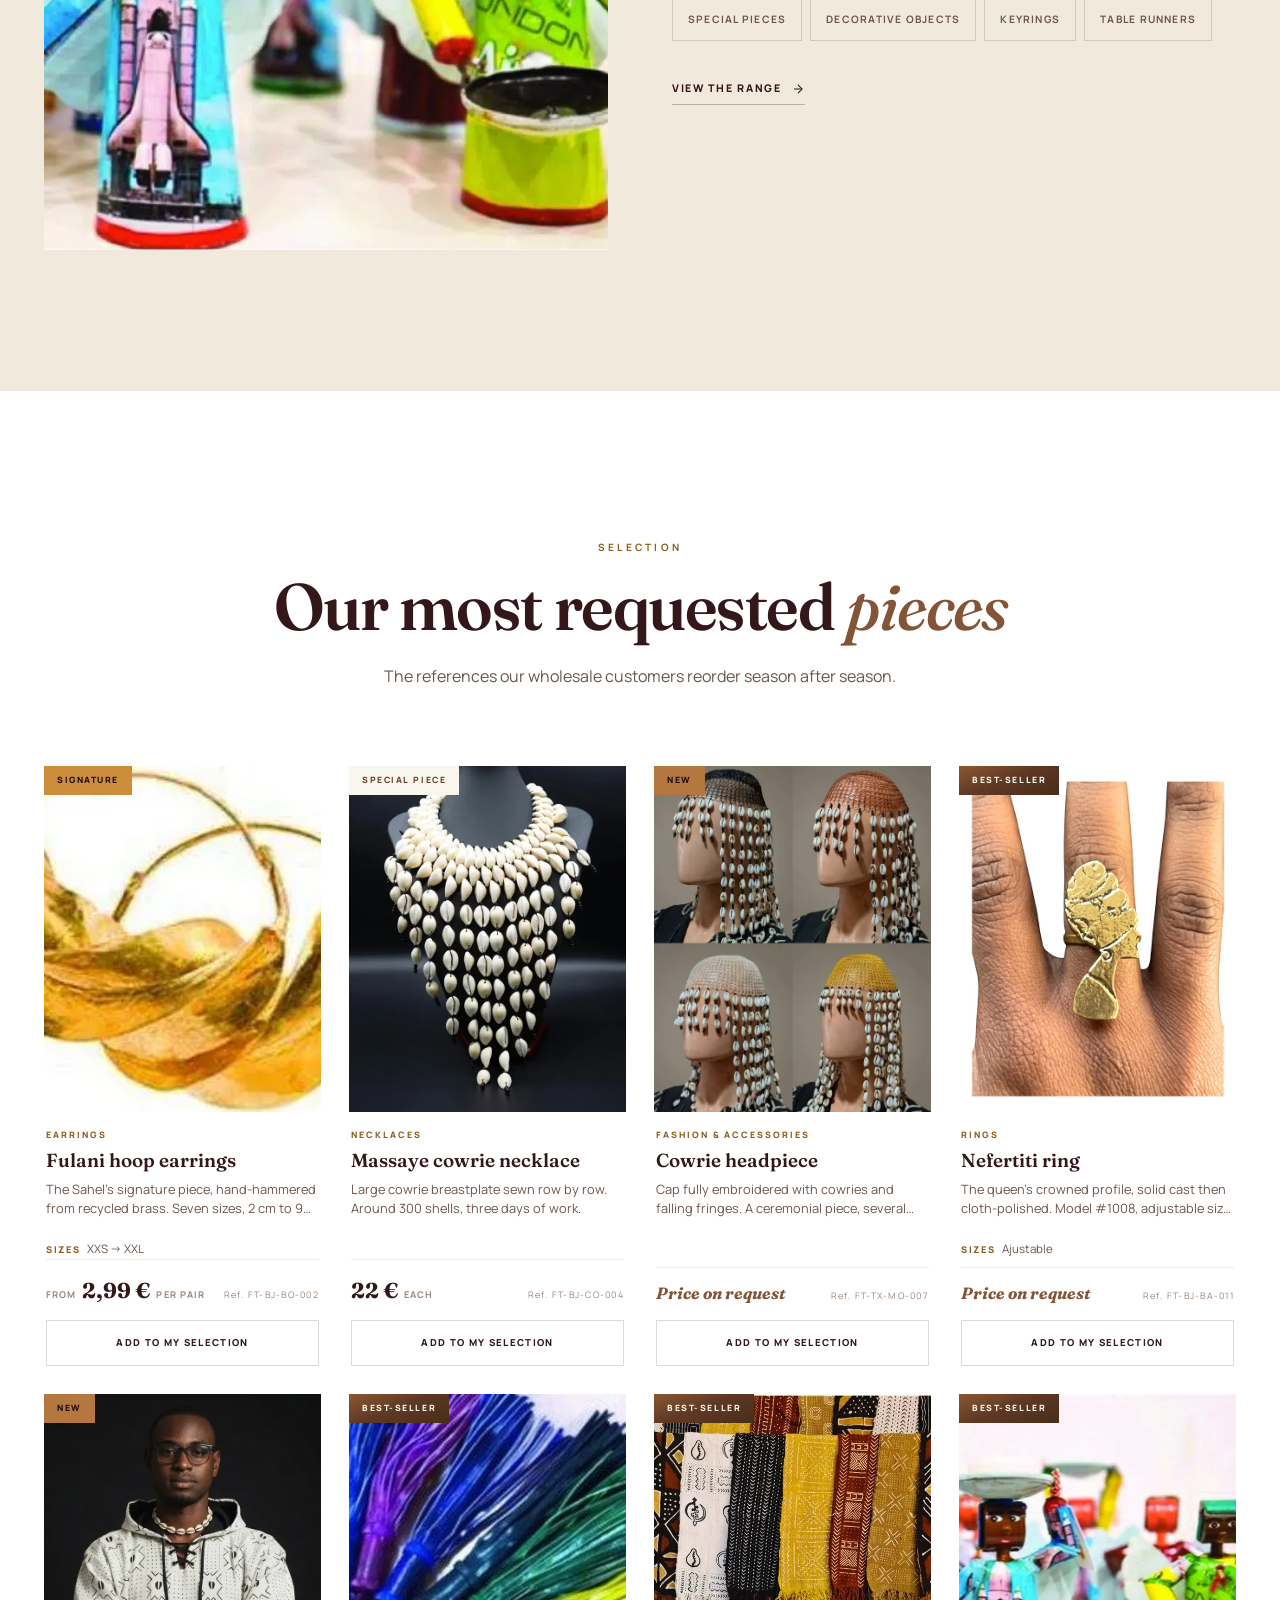
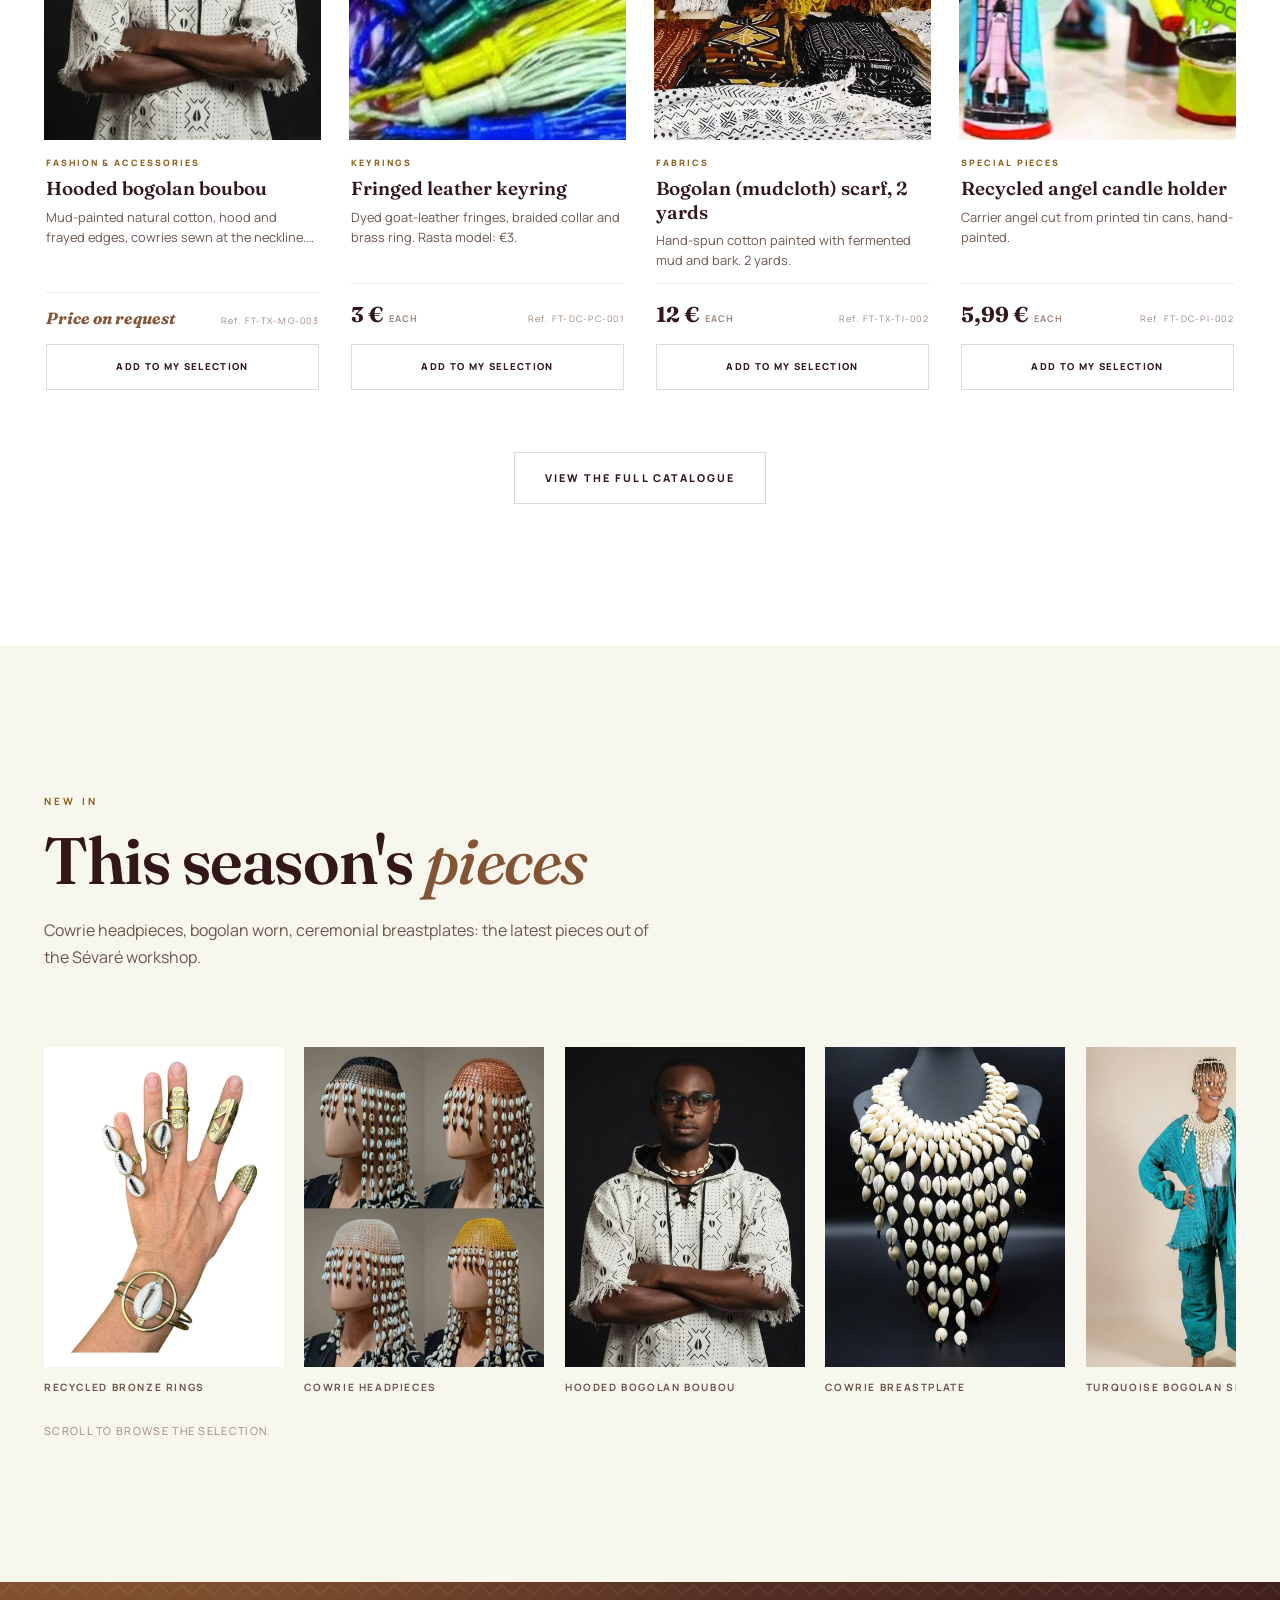
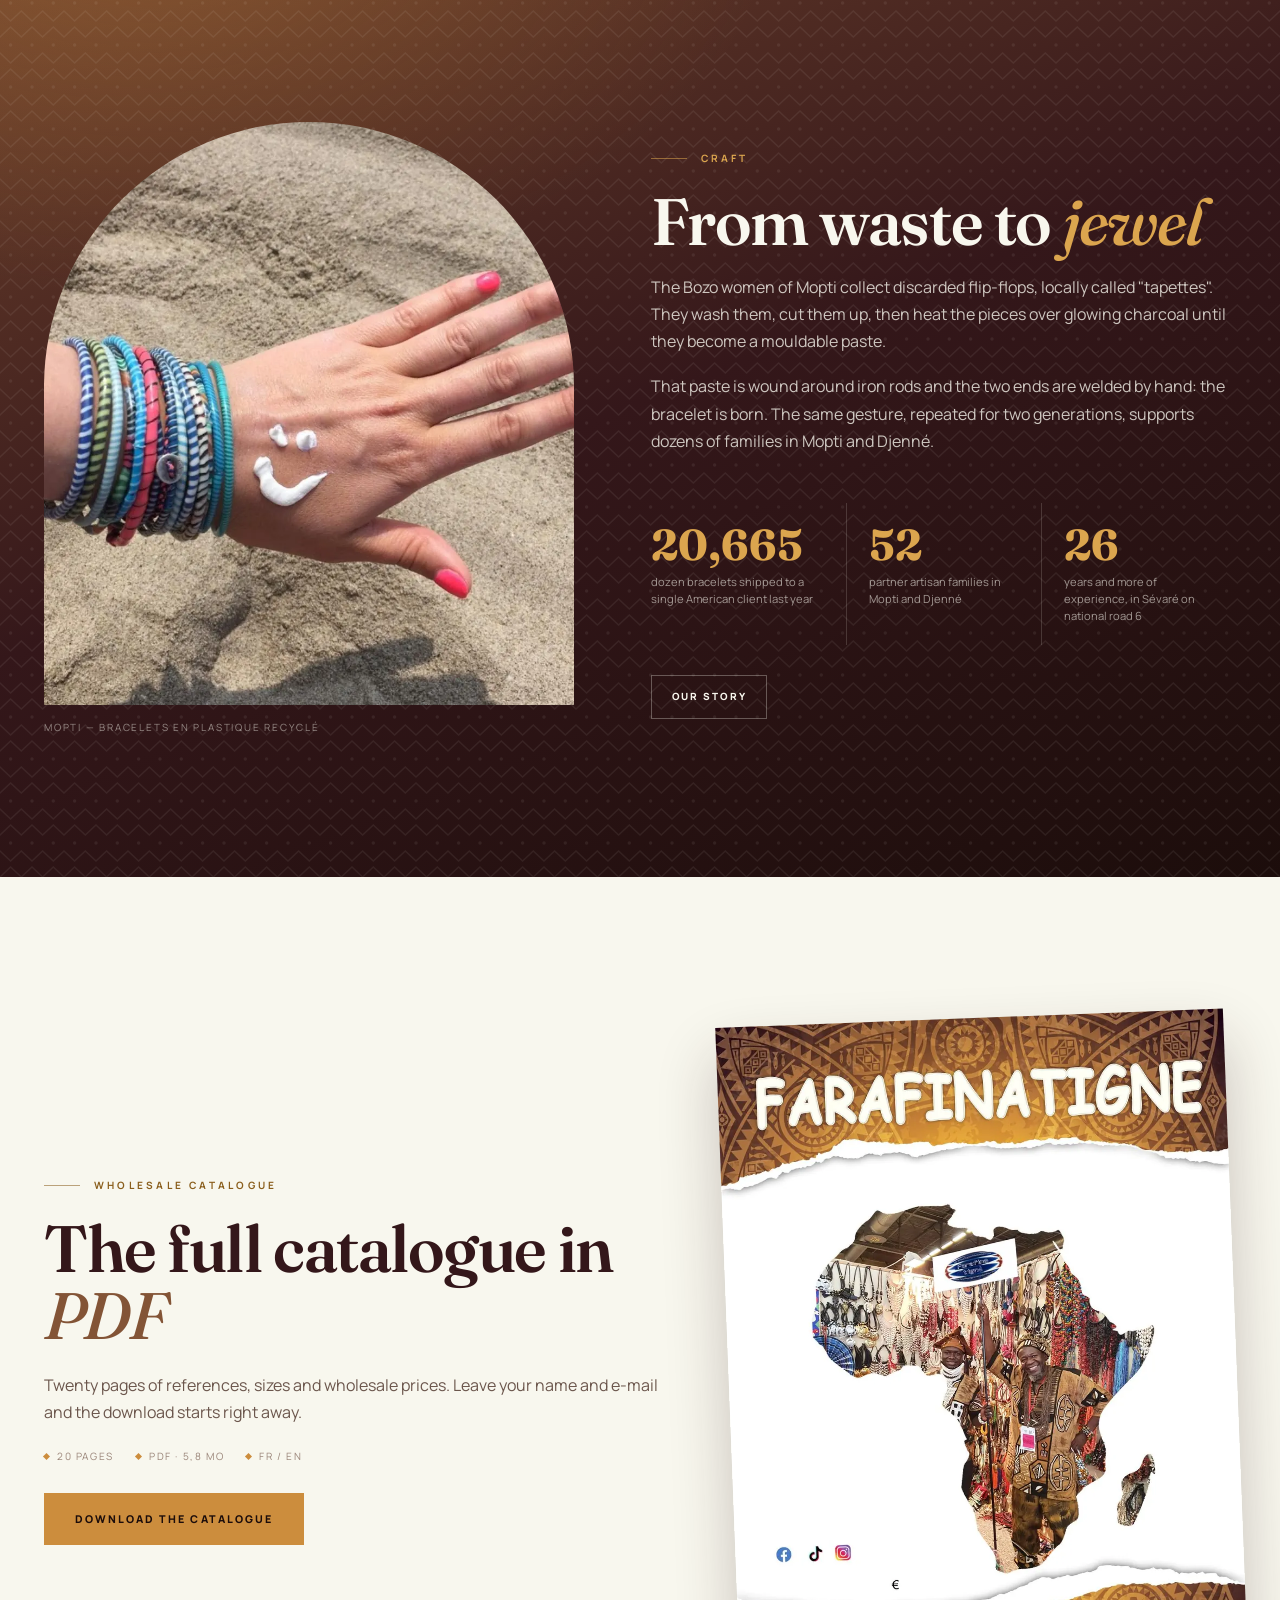
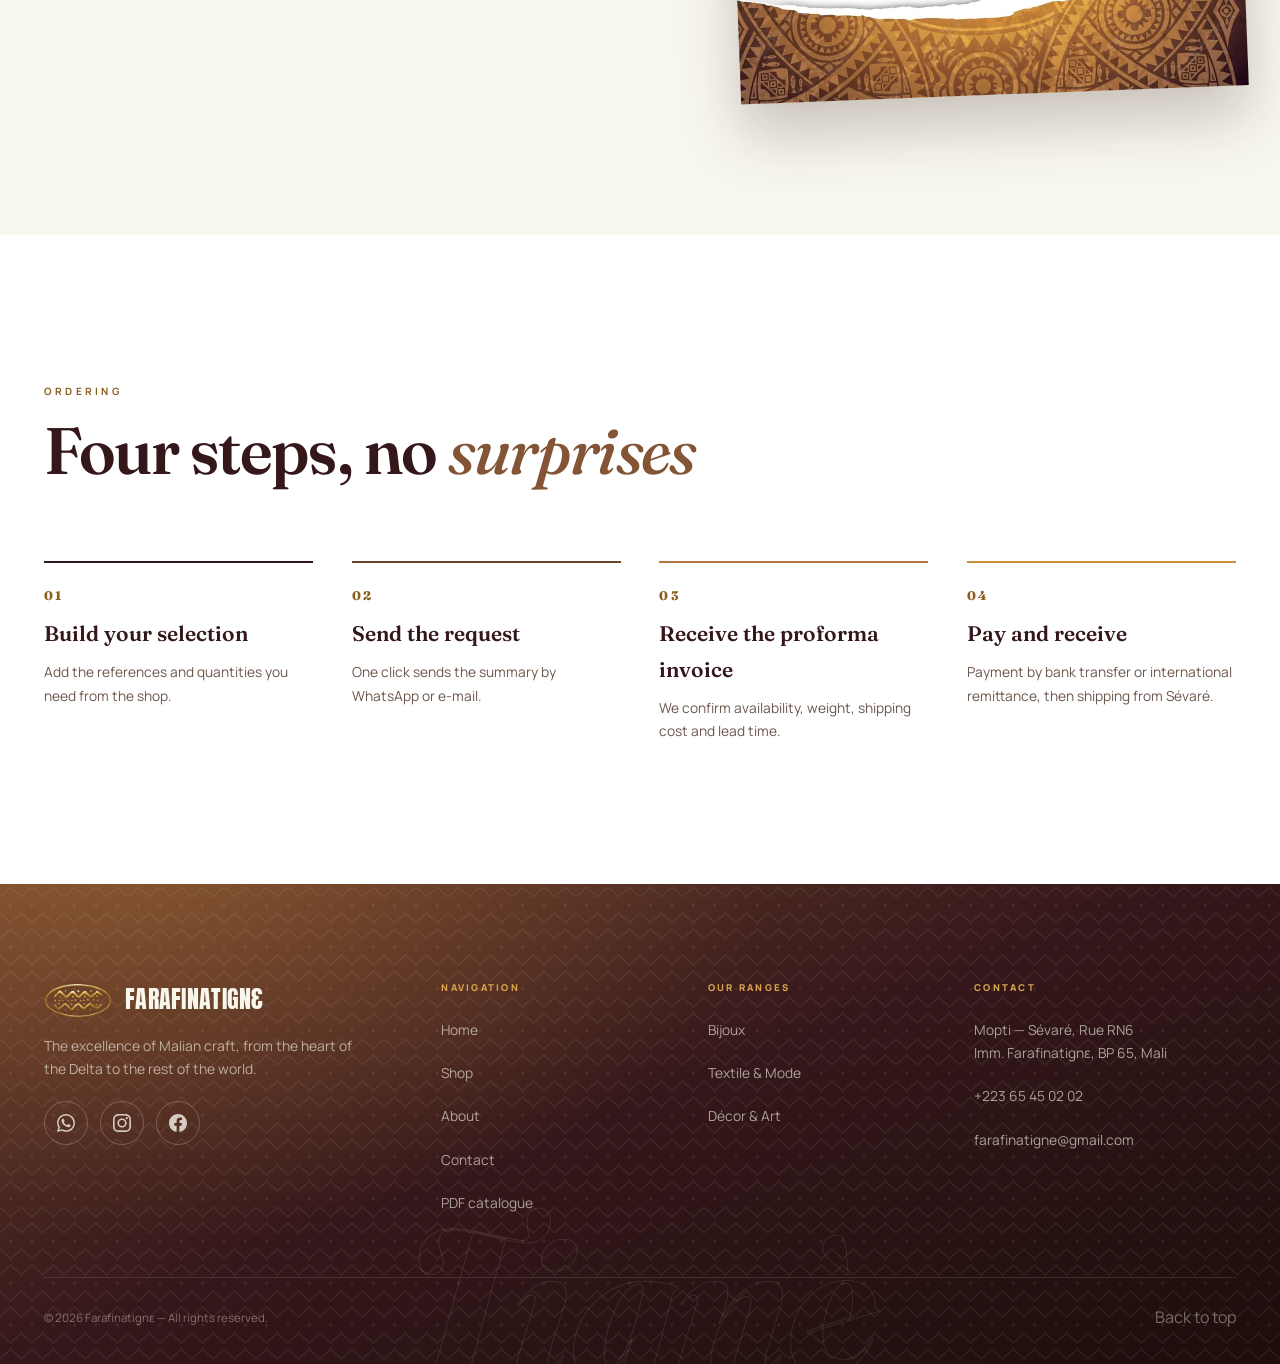
==== commit 3a0de5bd: "Demande de devis enregistrée, références par sous-gamme, fermeture du site Une sélection partait sur" ====
--- a/index.html
+++ b/index.html
@@ -485,6 +485,7 @@
 <script src="js/products.js"></script>
 <script src="js/common.js"></script>
 <script src="js/cart.js"></script>
+<script src="js/commande.js"></script>
 <script src="js/home.js"></script>
 <!-- Édition en direct depuis le back-office. Inerte hors de ce cadre : il
      vérifie l'origine du parent et ne détient aucune clé d'écriture. -->
--- a/style.css
+++ b/style.css
@@ -1125,6 +1125,97 @@
 .toast.show { opacity: 1; transform: translate(-50%, 0); }
 .toast svg { width: 15px; height: 15px; color: var(--gold-light); }
 
+/* =========================================================
+   BANDEAU D'ETAT
+   Conges, inventaire, rupture : l'equipe ferme la boutique
+   depuis le back-office. Le catalogue reste visible — on ne
+   cache pas le travail — seule la commande est suspendue.
+   ========================================================= */
+.avis {
+  position: relative; z-index: 70;
+  background: var(--dark-gradient); color: var(--ivory);
+  padding: 14px 0; text-align: center;
+}
+.avis--ferme { background: linear-gradient(158deg, #8A3A1E 0%, #5C2417 55%, #34171A 100%); }
+.avis__inner { display: flex; flex-direction: column; gap: 5px; align-items: center; }
+.avis b {
+  font-family: var(--font-display); font-size: 1.06rem; font-weight: 600; letter-spacing: -.01em;
+}
+.avis span { font-size: .87rem; color: rgba(248, 247, 238, .88); max-width: 74ch; line-height: 1.55; }
+.avis i {
+  font-style: normal; font-size: .58rem; letter-spacing: .2em; text-transform: uppercase;
+  color: var(--gold-light); font-weight: 800; margin-top: 3px;
+}
+/* le bandeau pousse la page : les barres fixes descendent d'autant */
+.ft-avis .topbar { position: static; }
+.ft-avis .nav { position: sticky; top: 0; }
+.ft-avis .hero__grid { padding-top: clamp(34px, 6vw, 60px); }
+
+/* boutique fermee : on retire ce qui declenche une commande */
+.ft-ferme .card__add,
+.ft-ferme .nav__cart,
+.ft-ferme #cart-wa,
+.ft-ferme #cart-mail,
+.ft-ferme .btn--wa { display: none !important; }
+.ft-ferme .card__foot { border-bottom: none; }
+
+/* =========================================================
+   FORMULAIRE DE DEMANDE DE DEVIS
+   Court : de quoi rappeler l'acheteur, rien de plus. Il
+   s'intercale entre le panier et WhatsApp.
+   ========================================================= */
+.cf {
+  position: fixed; inset: 0; z-index: 96; display: grid; place-items: center;
+  padding: var(--pad); background: rgba(28, 13, 11, .58);
+  backdrop-filter: blur(5px); -webkit-backdrop-filter: blur(5px);
+  opacity: 0; transition: opacity .28s;
+}
+.cf.open { opacity: 1; }
+.cf__boite {
+  width: min(560px, 100%); max-height: 92vh; overflow-y: auto;
+  background: var(--paper); color: var(--ink);
+  padding: clamp(22px, 4vw, 36px); position: relative;
+  box-shadow: 0 30px 70px rgba(28, 13, 11, .34);
+  transform: translateY(14px); transition: transform .32s cubic-bezier(.16, 1, .3, 1);
+}
+.cf.open .cf__boite { transform: none; }
+.cf__fermer {
+  position: absolute; top: 8px; right: 10px; width: 40px; height: 40px;
+  font-size: 1.6rem; color: var(--tx-3); background: none; border: none; cursor: pointer;
+}
+.cf__fermer:hover { color: var(--ink); }
+.cf__eyebrow {
+  font-size: .58rem; letter-spacing: .26em; text-transform: uppercase;
+  color: var(--gold-deep); font-weight: 800;
+}
+.cf h3 {
+  font-family: var(--font-display); font-size: 1.7rem; font-weight: 600;
+  margin: 6px 0 8px; letter-spacing: -.02em;
+}
+.cf__lead { color: var(--tx-2); font-size: .88rem; margin-bottom: 20px; }
+.cf__grille { display: grid; grid-template-columns: 1fr 1fr; gap: 12px 14px; }
+.cf__champ--large { grid-column: 1 / -1; }
+.cf__champ label {
+  display: block; font-size: .58rem; font-weight: 800; letter-spacing: .18em;
+  text-transform: uppercase; color: var(--tx-3); margin-bottom: 5px;
+}
+.cf__champ input {
+  width: 100%; padding: 11px 13px; font-size: .92rem; font-family: var(--font-sans);
+  border: 1px solid var(--line); background: var(--paper); color: var(--ink);
+}
+.cf__champ input:focus {
+  outline: none; border-color: var(--gold); box-shadow: 0 0 0 3px rgba(204, 141, 61, .16);
+}
+.cf__erreur { color: #A33A1E; font-size: .84rem; font-weight: 700; margin: 14px 0 0; min-height: 1.2em; }
+.cf .btn--full { width: 100%; margin-top: 6px; }
+
+:root[data-theme="dark"] .cf__boite { background: #2A1917; }
+:root[data-theme="dark"] .cf__champ input { background: rgba(28, 13, 11, .5); }
+
+@media (max-width: 560px) {
+  .cf__grille { grid-template-columns: 1fr; }
+}
+
 .lightbox {
   position: fixed; inset: 0; z-index: 100; display: grid; place-items: center; padding: 4vw;
   background: rgba(28, 13, 11, .94);
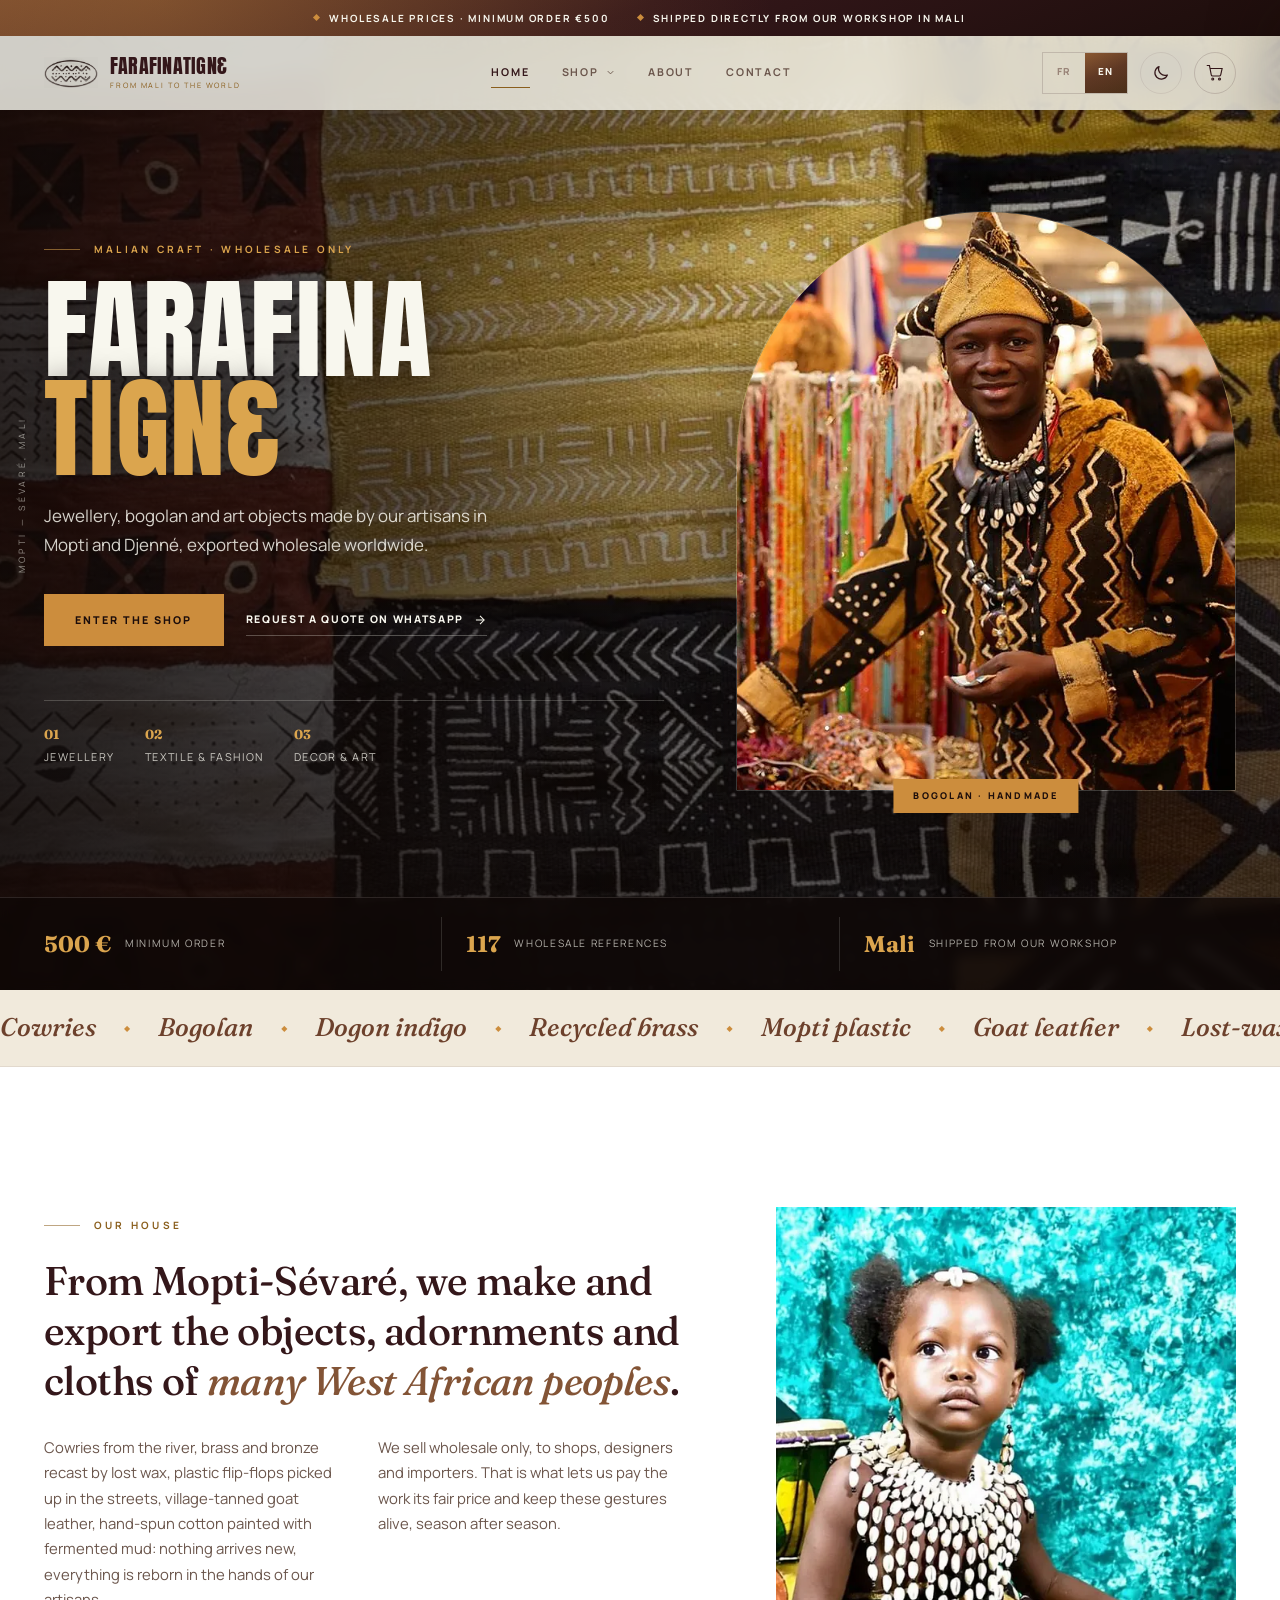
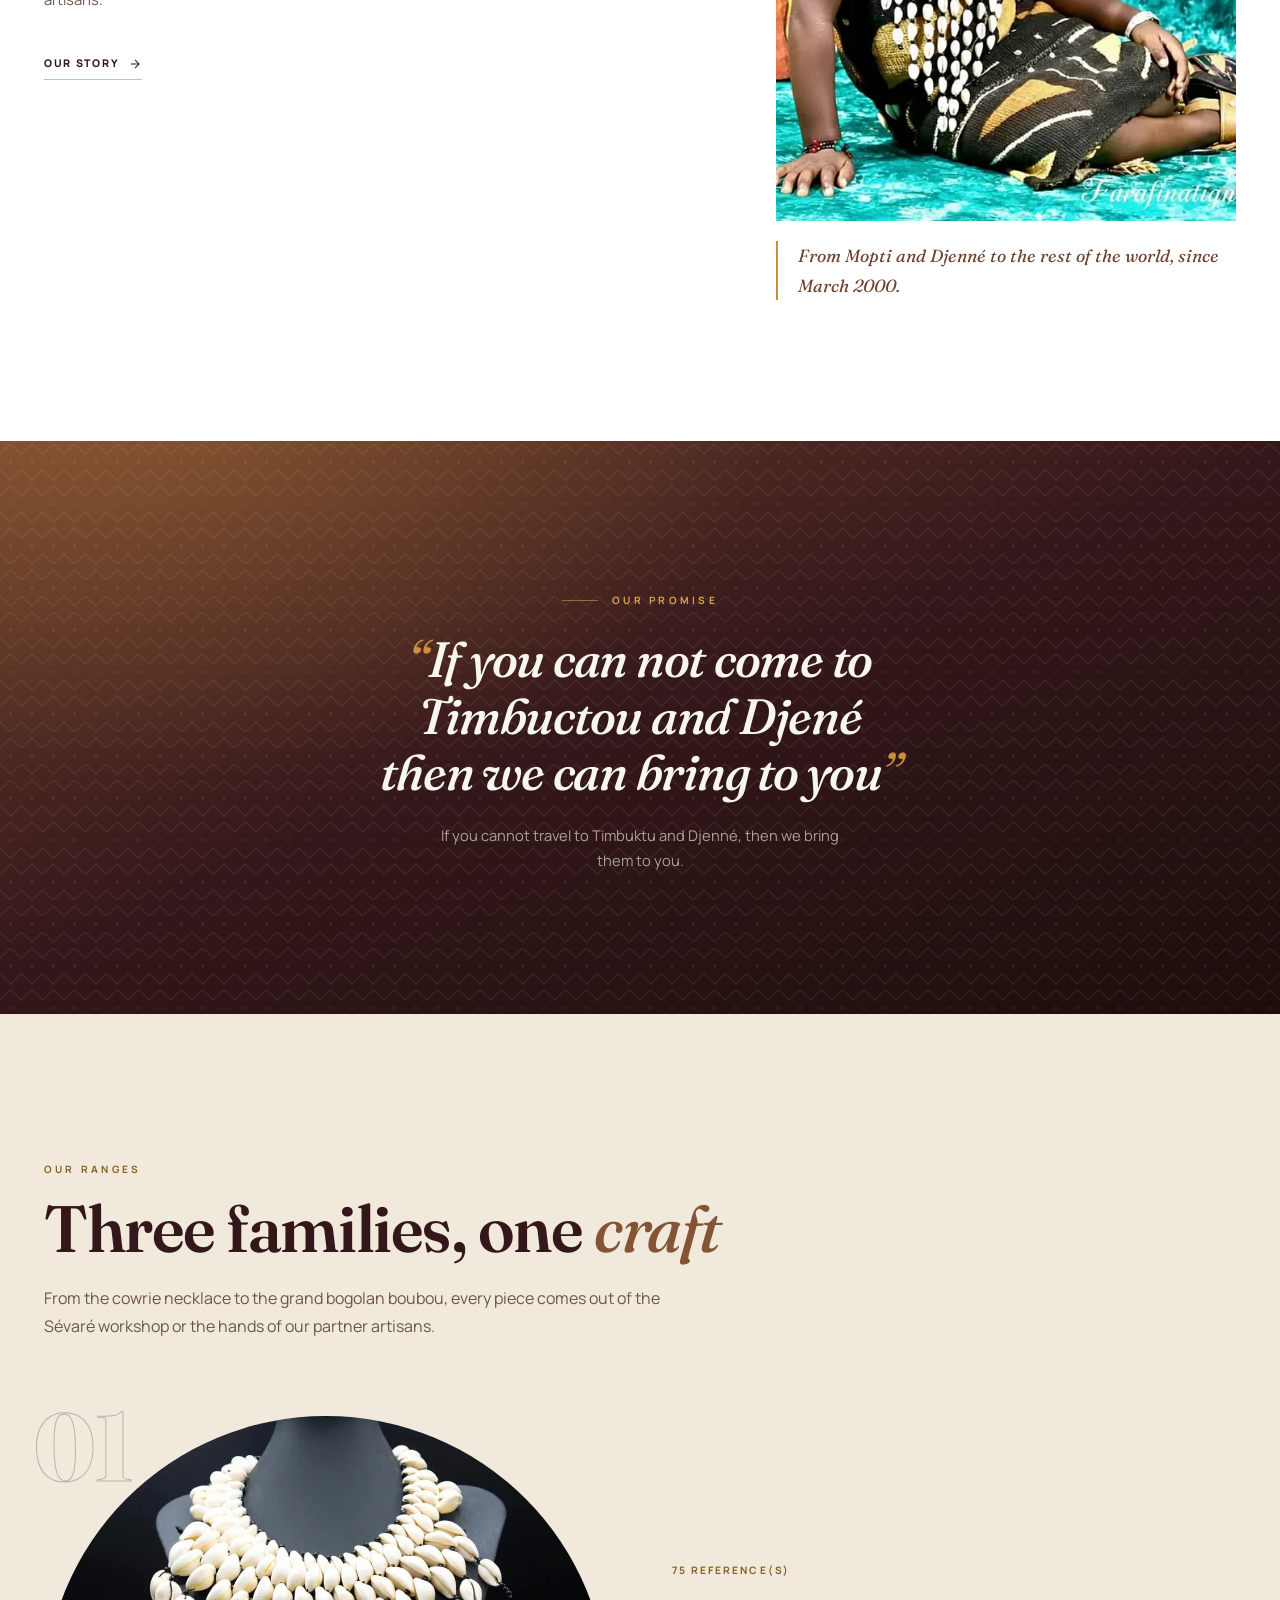
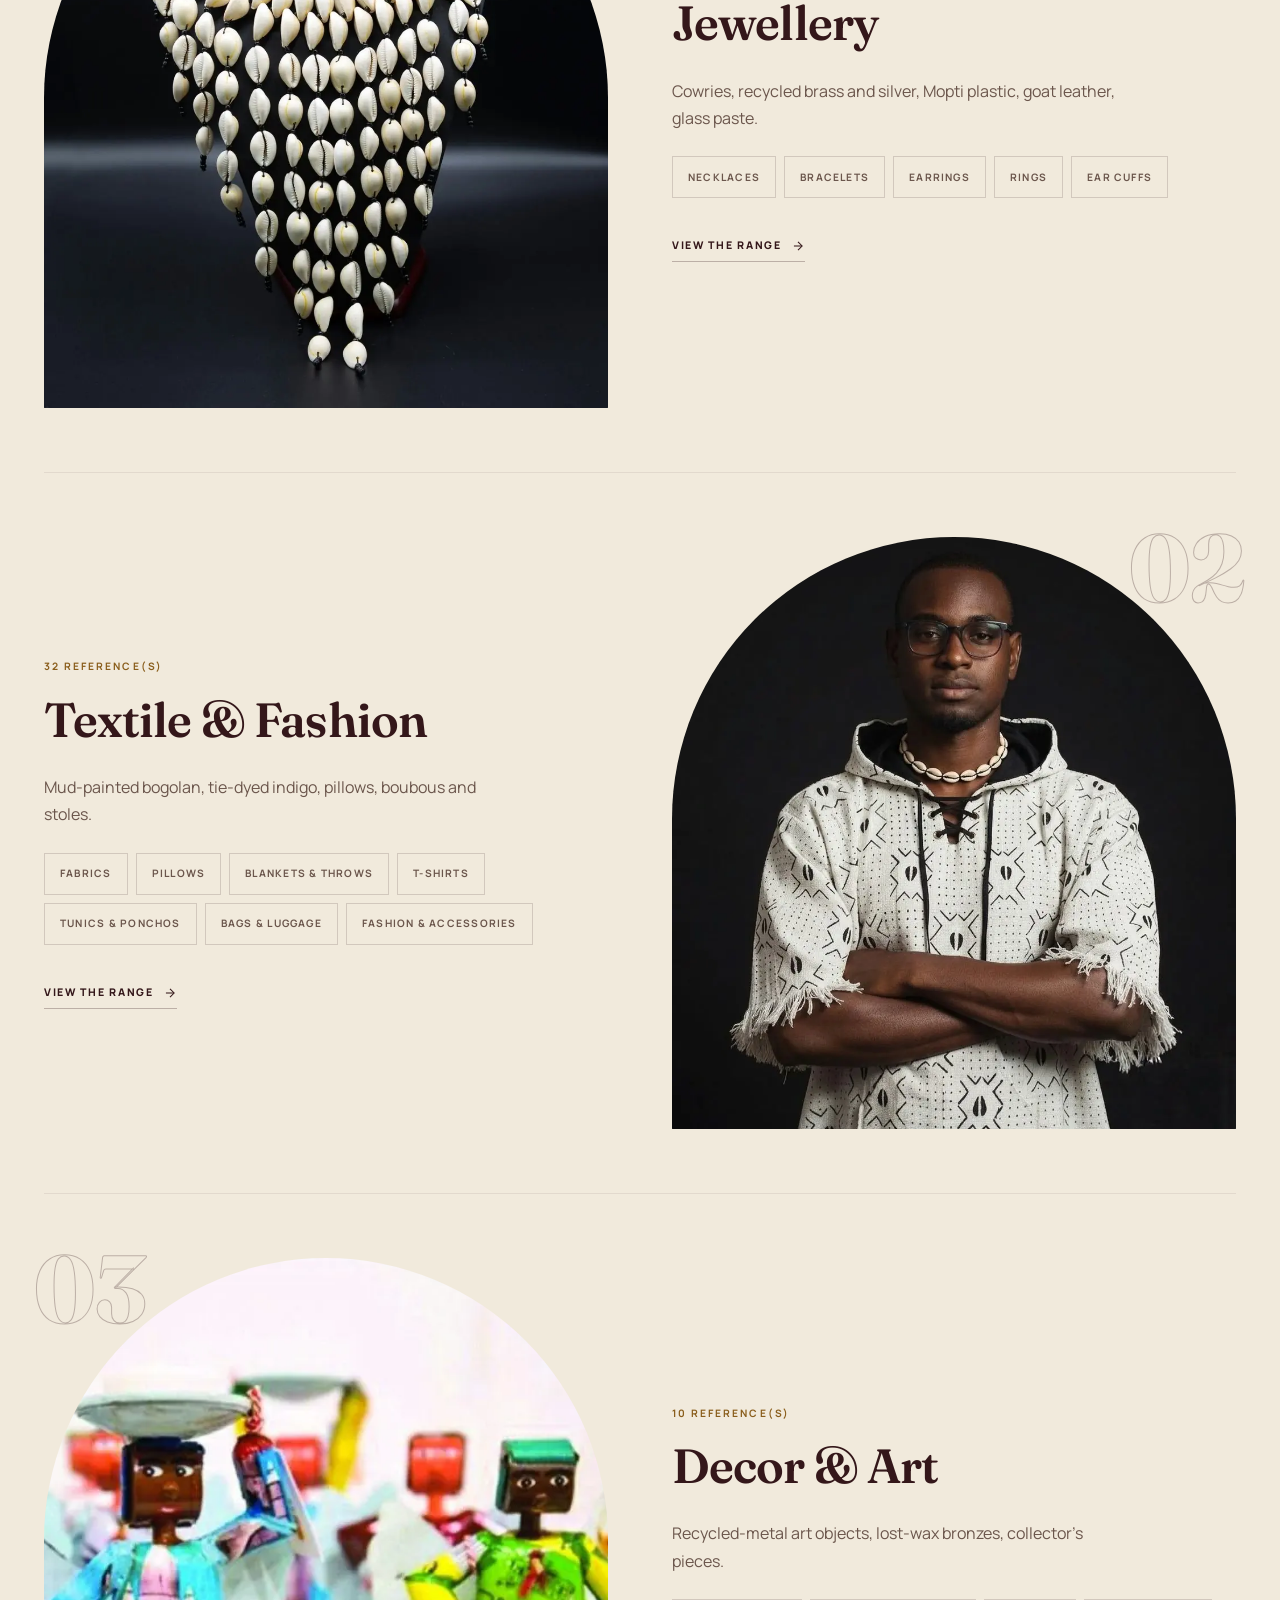
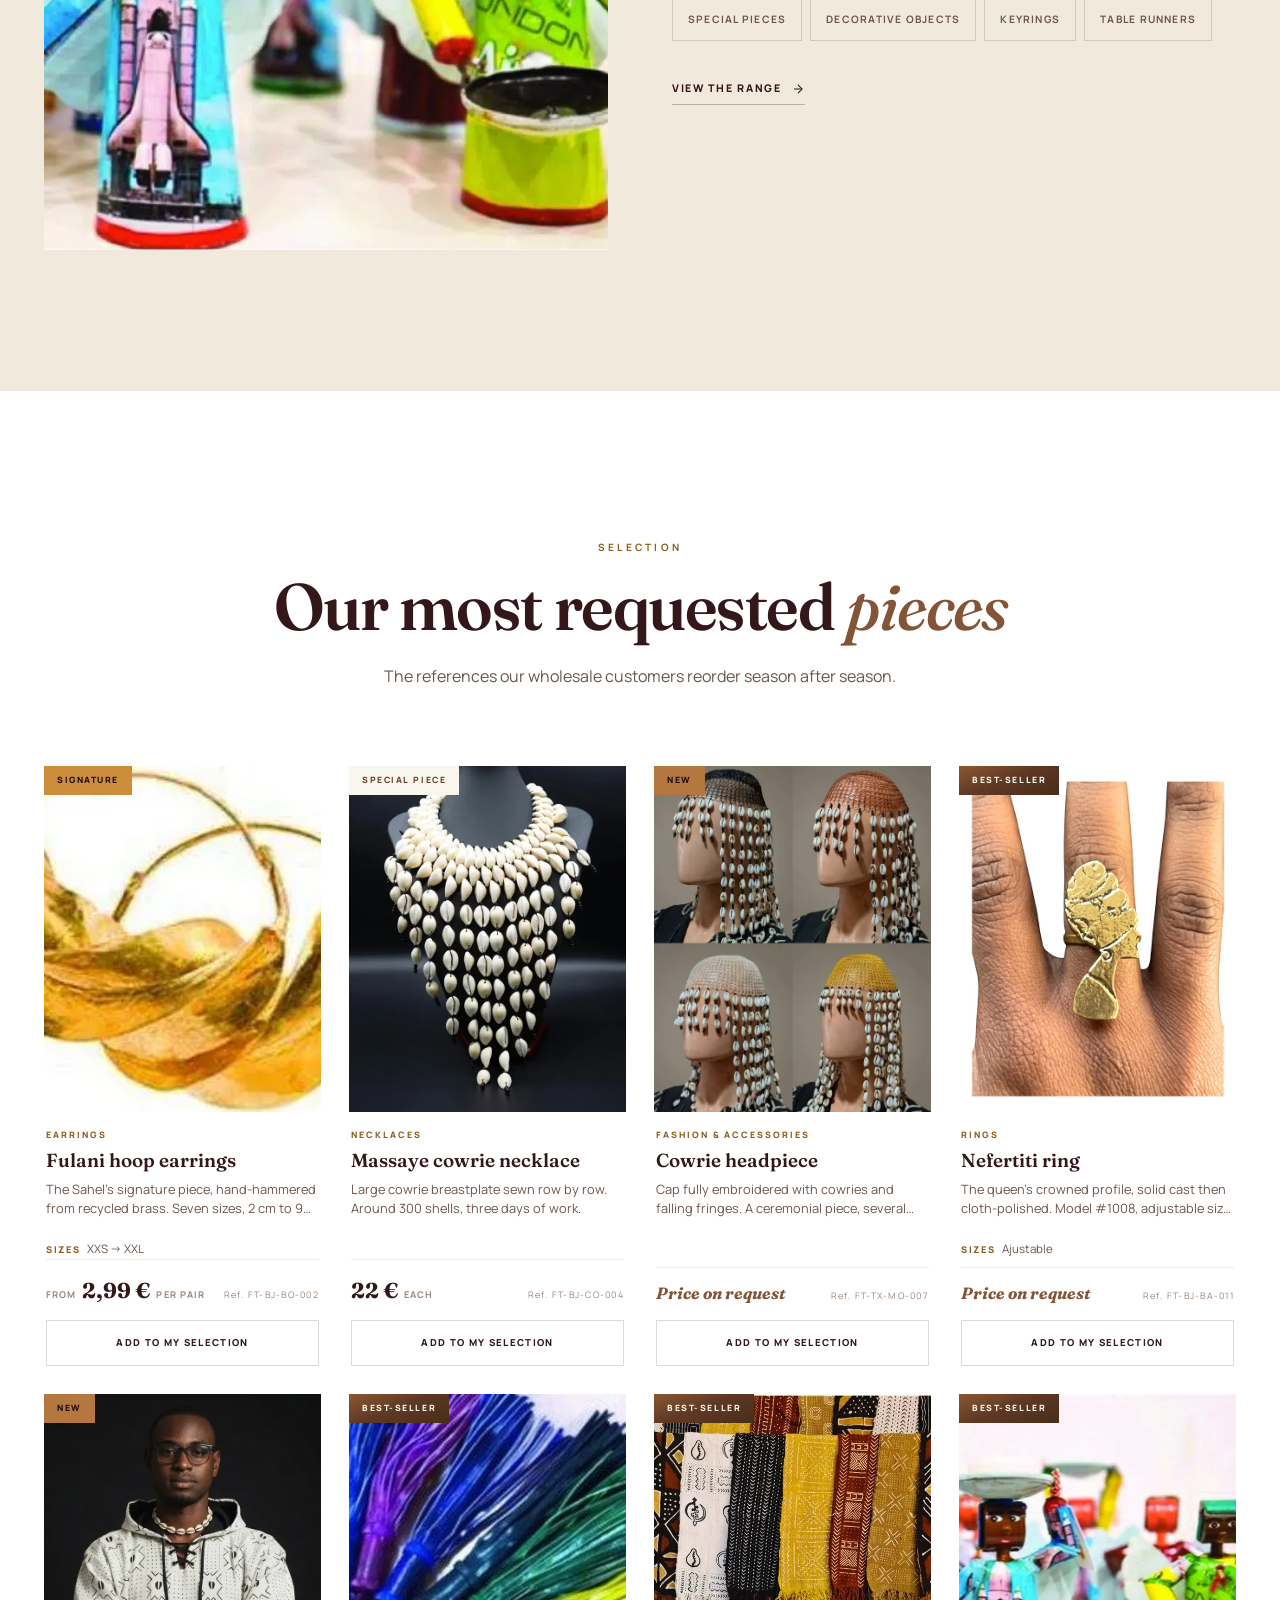
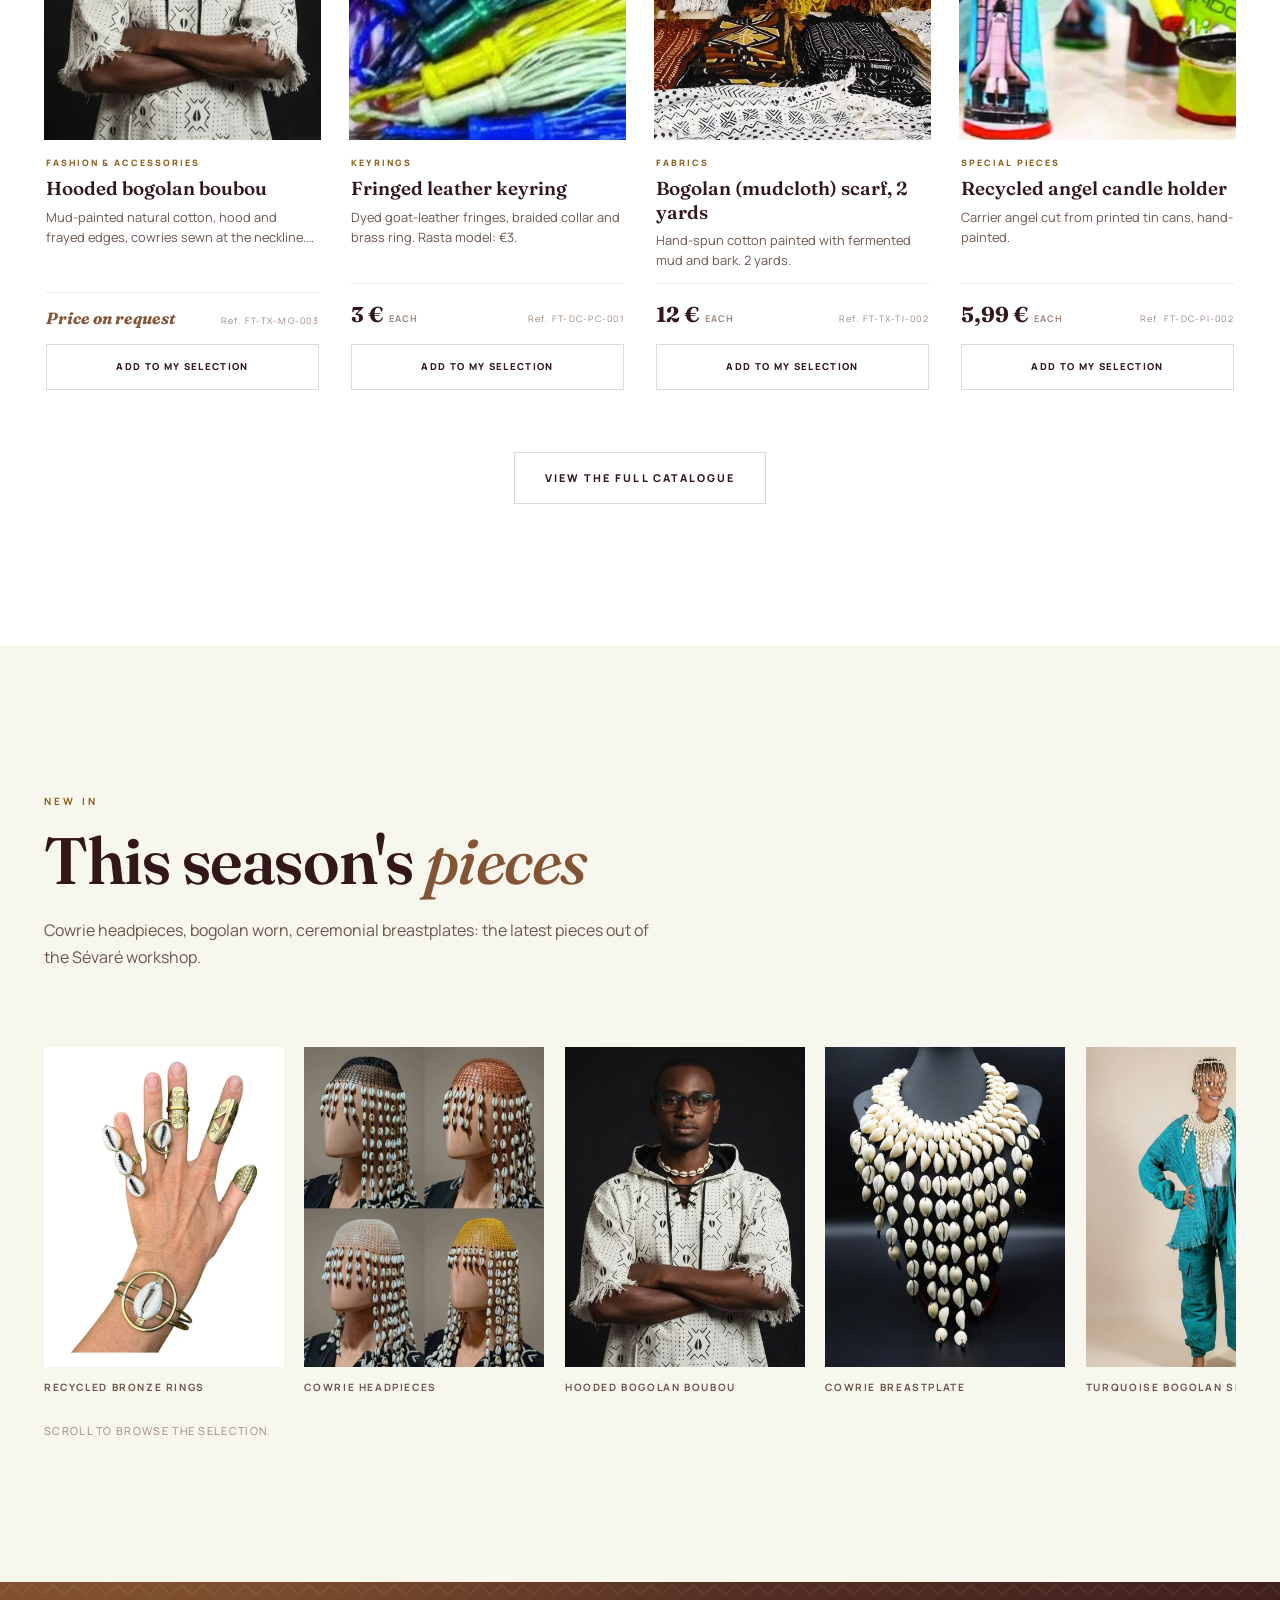
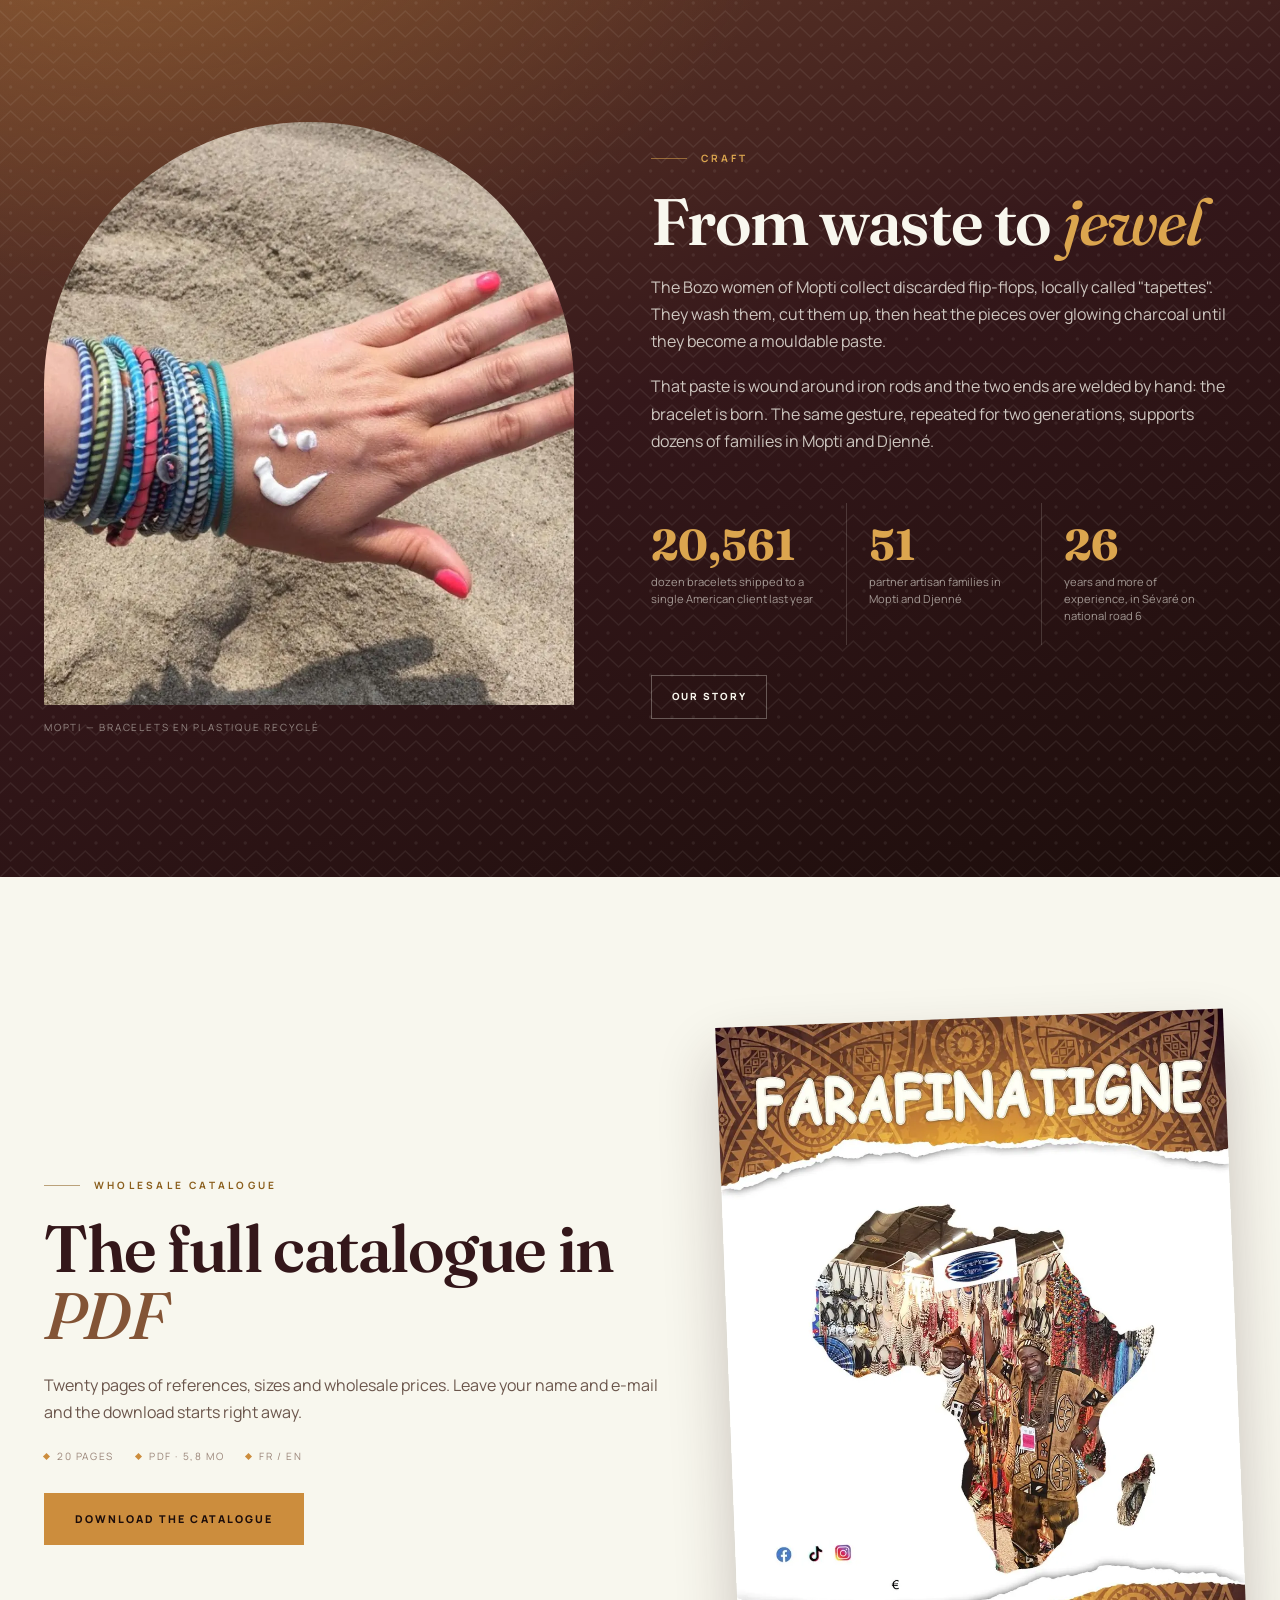
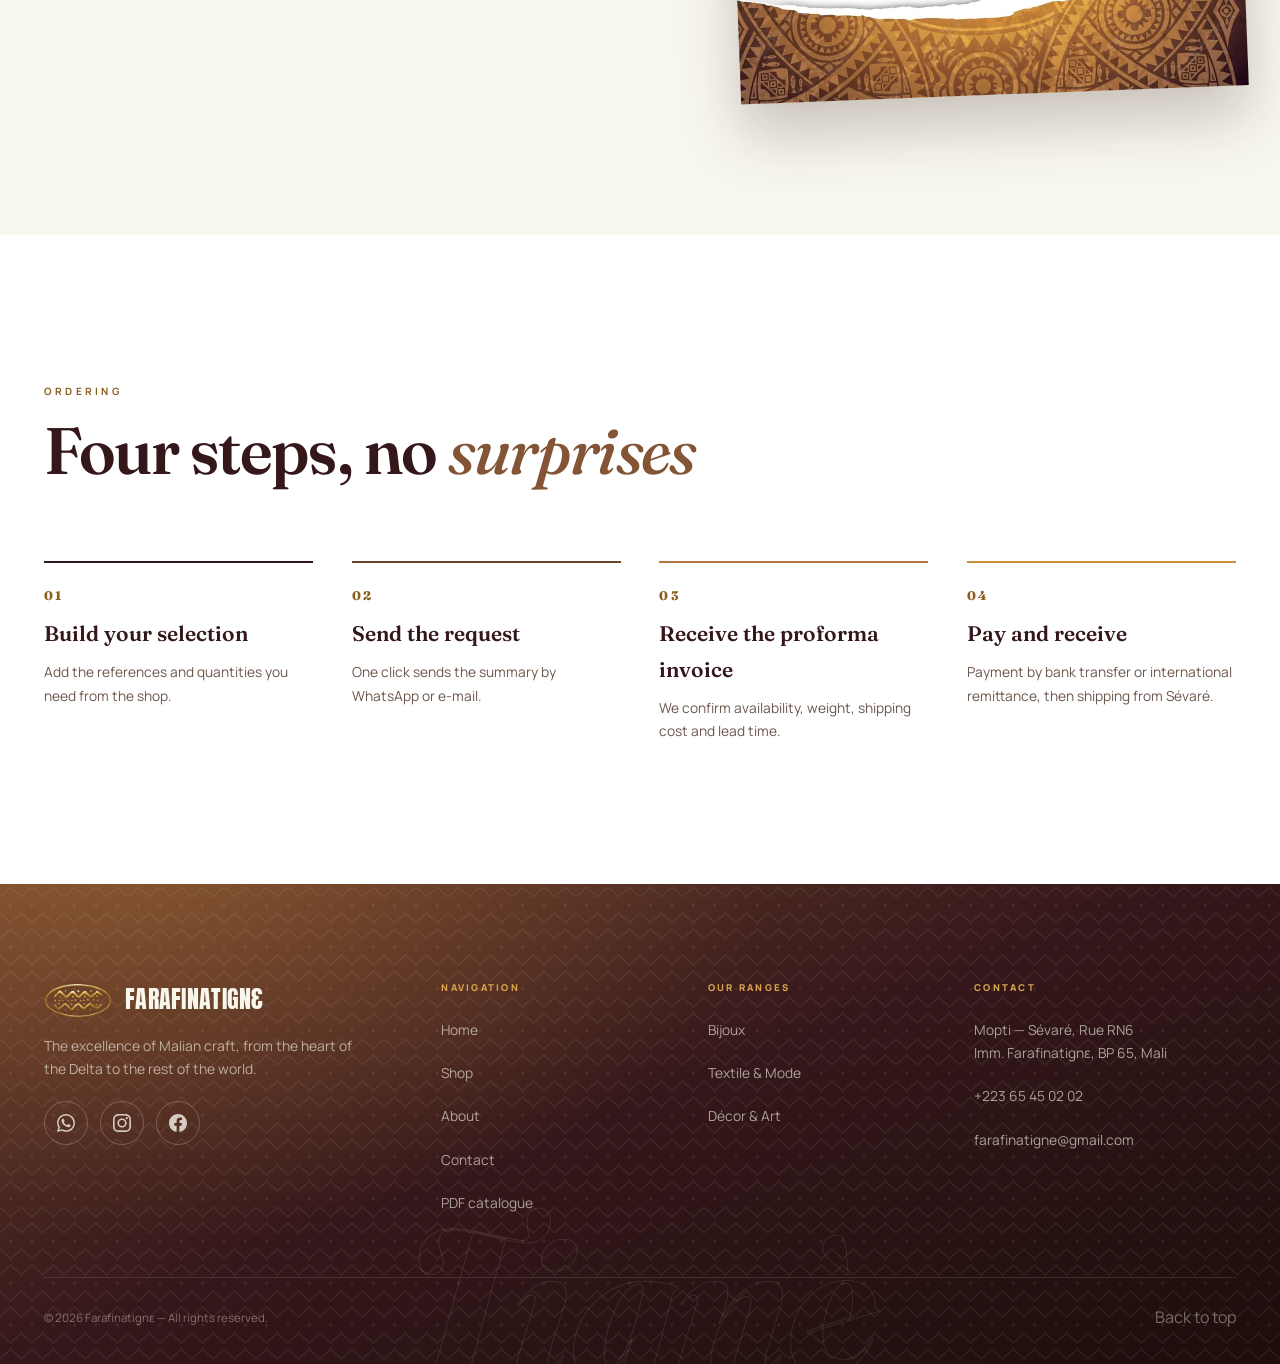
==== commit 92b66f18: "Cache : chaque script porte l'empreinte de son contenu Un navigateur gardait js/common.js et ne rede" ====
--- a/index.html
+++ b/index.html
@@ -46,7 +46,7 @@
 <!-- Ɛ et ɛ sont absents des sous-ensembles Fraunces et Manrope : repli dédié sur ces deux glyphes -->
 <link href="https://fonts.googleapis.com/css2?family=Noto+Serif:ital,wght@0,400..700;1,400..700&text=%C6%90%C9%9B&display=swap" rel="stylesheet">
 <link href="https://fonts.googleapis.com/css2?family=Noto+Sans:ital,wght@0,300..800;1,300..800&text=%C6%90%C9%9B&display=swap" rel="stylesheet">
-<link rel="stylesheet" href="style.css">
+<link rel="stylesheet" href="style.css?v=1885f15e">
 <link rel="preload" as="image" href="assets/looks/look-ensemble-teal.webp">
 
 <script type="application/ld+json">
@@ -481,16 +481,16 @@
   <svg viewBox="0 0 24 24"><path d="M.06 24l1.69-6.16A11.87 11.87 0 01.16 11.9C.16 5.35 5.5.01 12.05.01c3.15 0 6.11 1.23 8.34 3.46a11.78 11.78 0 013.46 8.44c0 6.54-5.34 11.88-11.85 11.88-2.01 0-3.98-.51-5.72-1.49L.06 24zm6.59-3.23c1.64.98 3.24 1.49 4.91 1.49 5.44 0 9.86-4.4 9.86-9.81a9.78 9.78 0 00-2.88-6.96 9.85 9.85 0 00-7-2.88C6.05 2.6 1.63 7 1.62 12.42c0 1.74.47 3.4 1.35 4.95l-.98 3.58 3.66-.96zM17.47 14.38c-.3-.15-1.76-.87-2.03-.97-.27-.1-.47-.15-.67.15-.2.3-.77.97-.94 1.16-.17.2-.35.22-.64.08-.3-.15-1.26-.46-2.39-1.48-.88-.79-1.48-1.76-1.65-2.06-.17-.3-.02-.46.13-.6.13-.14.3-.35.45-.52.15-.18.2-.3.3-.5.1-.2.05-.37-.03-.52-.07-.15-.67-1.61-.92-2.21-.24-.58-.49-.5-.67-.51h-.57c-.2 0-.52.07-.79.37-.27.3-1.04 1.02-1.04 2.48s1.07 2.87 1.21 3.07c.15.2 2.1 3.2 5.08 4.49.71.3 1.26.49 1.69.62.71.23 1.36.2 1.87.12.57-.09 1.76-.72 2-1.41.25-.7.25-1.29.18-1.42-.08-.12-.28-.2-.58-.34"/></svg>
 </a>
 
-<script src="js/i18n.js"></script>
-<script src="js/products.js"></script>
-<script src="js/common.js"></script>
-<script src="js/cart.js"></script>
-<script src="js/commande.js"></script>
-<script src="js/home.js"></script>
+<script src="js/i18n.js?v=53db2ddc"></script>
+<script src="js/products.js?v=88634271"></script>
+<script src="js/common.js?v=8f03bf82"></script>
+<script src="js/cart.js?v=93d870fb"></script>
+<script src="js/commande.js?v=72a6bade"></script>
+<script src="js/home.js?v=53845130"></script>
 <!-- Édition en direct depuis le back-office. Inerte hors de ce cadre : il
      vérifie l'origine du parent et ne détient aucune clé d'écriture. -->
 <!-- Données vivantes : le site part du contenu embarqué puis applique la base -->
-<script src="js/live-data.js"></script>
-<script src="js/editor-bridge.js"></script>
+<script src="js/live-data.js?v=85716609"></script>
+<script src="js/editor-bridge.js?v=e0e2daa4"></script>
 </body>
 </html>
--- a/style.css
+++ b/style.css
@@ -1126,38 +1126,38 @@
 .toast svg { width: 15px; height: 15px; color: var(--gold-light); }
 
 /* =========================================================
-   BANDEAU D'ETAT
-   Conges, inventaire, rupture : l'equipe ferme la boutique
-   depuis le back-office. Le catalogue reste visible — on ne
-   cache pas le travail — seule la commande est suspendue.
-   ========================================================= */
-.avis {
-  position: relative; z-index: 70;
-  background: var(--dark-gradient); color: var(--ivory);
-  padding: 14px 0; text-align: center;
-}
-.avis--ferme { background: linear-gradient(158deg, #8A3A1E 0%, #5C2417 55%, #34171A 100%); }
-.avis__inner { display: flex; flex-direction: column; gap: 5px; align-items: center; }
-.avis b {
-  font-family: var(--font-display); font-size: 1.06rem; font-weight: 600; letter-spacing: -.01em;
-}
-.avis span { font-size: .87rem; color: rgba(248, 247, 238, .88); max-width: 74ch; line-height: 1.55; }
-.avis i {
-  font-style: normal; font-size: .58rem; letter-spacing: .2em; text-transform: uppercase;
-  color: var(--gold-light); font-weight: 800; margin-top: 3px;
-}
-/* le bandeau pousse la page : les barres fixes descendent d'autant */
-.ft-avis .topbar { position: static; }
-.ft-avis .nav { position: sticky; top: 0; }
-.ft-avis .hero__grid { padding-top: clamp(34px, 6vw, 60px); }
-
-/* boutique fermee : on retire ce qui declenche une commande */
-.ft-ferme .card__add,
-.ft-ferme .nav__cart,
-.ft-ferme #cart-wa,
-.ft-ferme #cart-mail,
-.ft-ferme .btn--wa { display: none !important; }
-.ft-ferme .card__foot { border-bottom: none; }
+   SITE FERMÉ
+   Rien du site ne s'affiche : ni catalogue, ni navigation.
+   Seuls le message et de quoi nous joindre restent.
+   ========================================================= */
+.ft-ferme, .ft-ferme body { overflow: hidden; height: 100%; }
+/* tout ce qui n'est pas le message est retiré du rendu */
+.ft-ferme body > *:not(#ft-etat) { display: none !important; }
+
+.ferme {
+  position: fixed; inset: 0; z-index: 9999; display: grid; place-items: center;
+  padding: clamp(24px, 6vw, 64px); overflow-y: auto; text-align: center;
+  color: var(--ivory);
+  background:
+    radial-gradient(900px 620px at 12% -8%, rgba(219, 165, 78, .30) 0%, transparent 60%),
+    radial-gradient(760px 620px at 104% 22%, rgba(96, 42, 58, .42) 0%, transparent 66%),
+    linear-gradient(158deg, #4A2A1D 0%, #34171A 46%, #1C0D0B 100%);
+}
+.ferme__pattern { position: absolute; inset: 0; opacity: .06; pointer-events: none; }
+.ferme__inner { position: relative; z-index: 2; max-width: 62ch; display: grid; gap: 18px; justify-items: center; }
+.ferme__mark { width: clamp(190px, 34vw, 280px); height: auto; }
+.ferme h1 {
+  font-family: var(--font-display); font-weight: 600; letter-spacing: -.02em;
+  font-size: clamp(1.9rem, 5.2vw, 3rem); line-height: 1.08; margin: 6px 0 0;
+}
+.ferme p { color: rgba(248, 247, 238, .84); font-size: clamp(.95rem, 2.2vw, 1.06rem); line-height: 1.68; margin: 0; }
+.ferme__quand {
+  font-size: .62rem !important; letter-spacing: .22em; text-transform: uppercase;
+  color: var(--gold-light) !important; font-weight: 800; margin-top: 4px !important;
+}
+.ferme__liens { display: flex; gap: 12px; flex-wrap: wrap; justify-content: center; margin-top: 10px; }
+.ferme__liens .btn--line { color: var(--ivory); border-color: rgba(248, 247, 238, .34); }
+.ferme__liens .btn--line:hover { background: rgba(248, 247, 238, .1); }
 
 /* =========================================================
    FORMULAIRE DE DEMANDE DE DEVIS
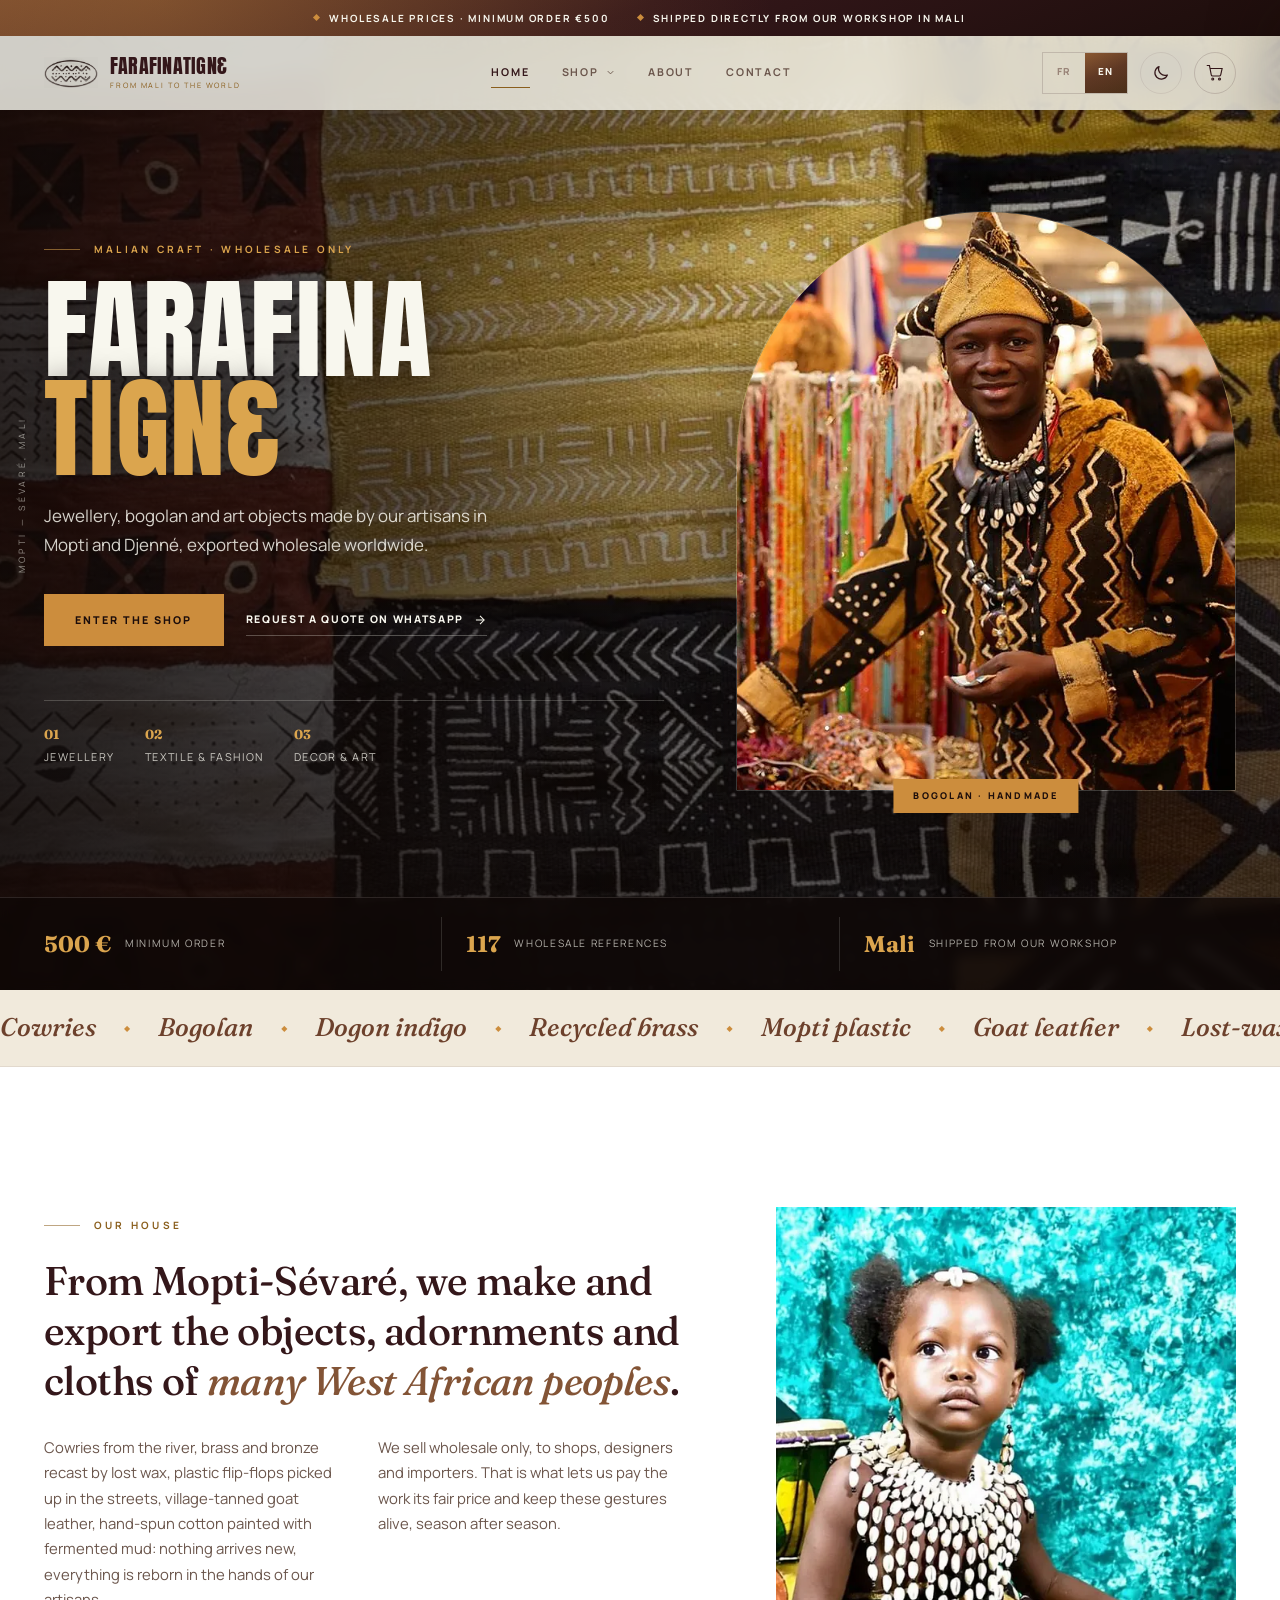
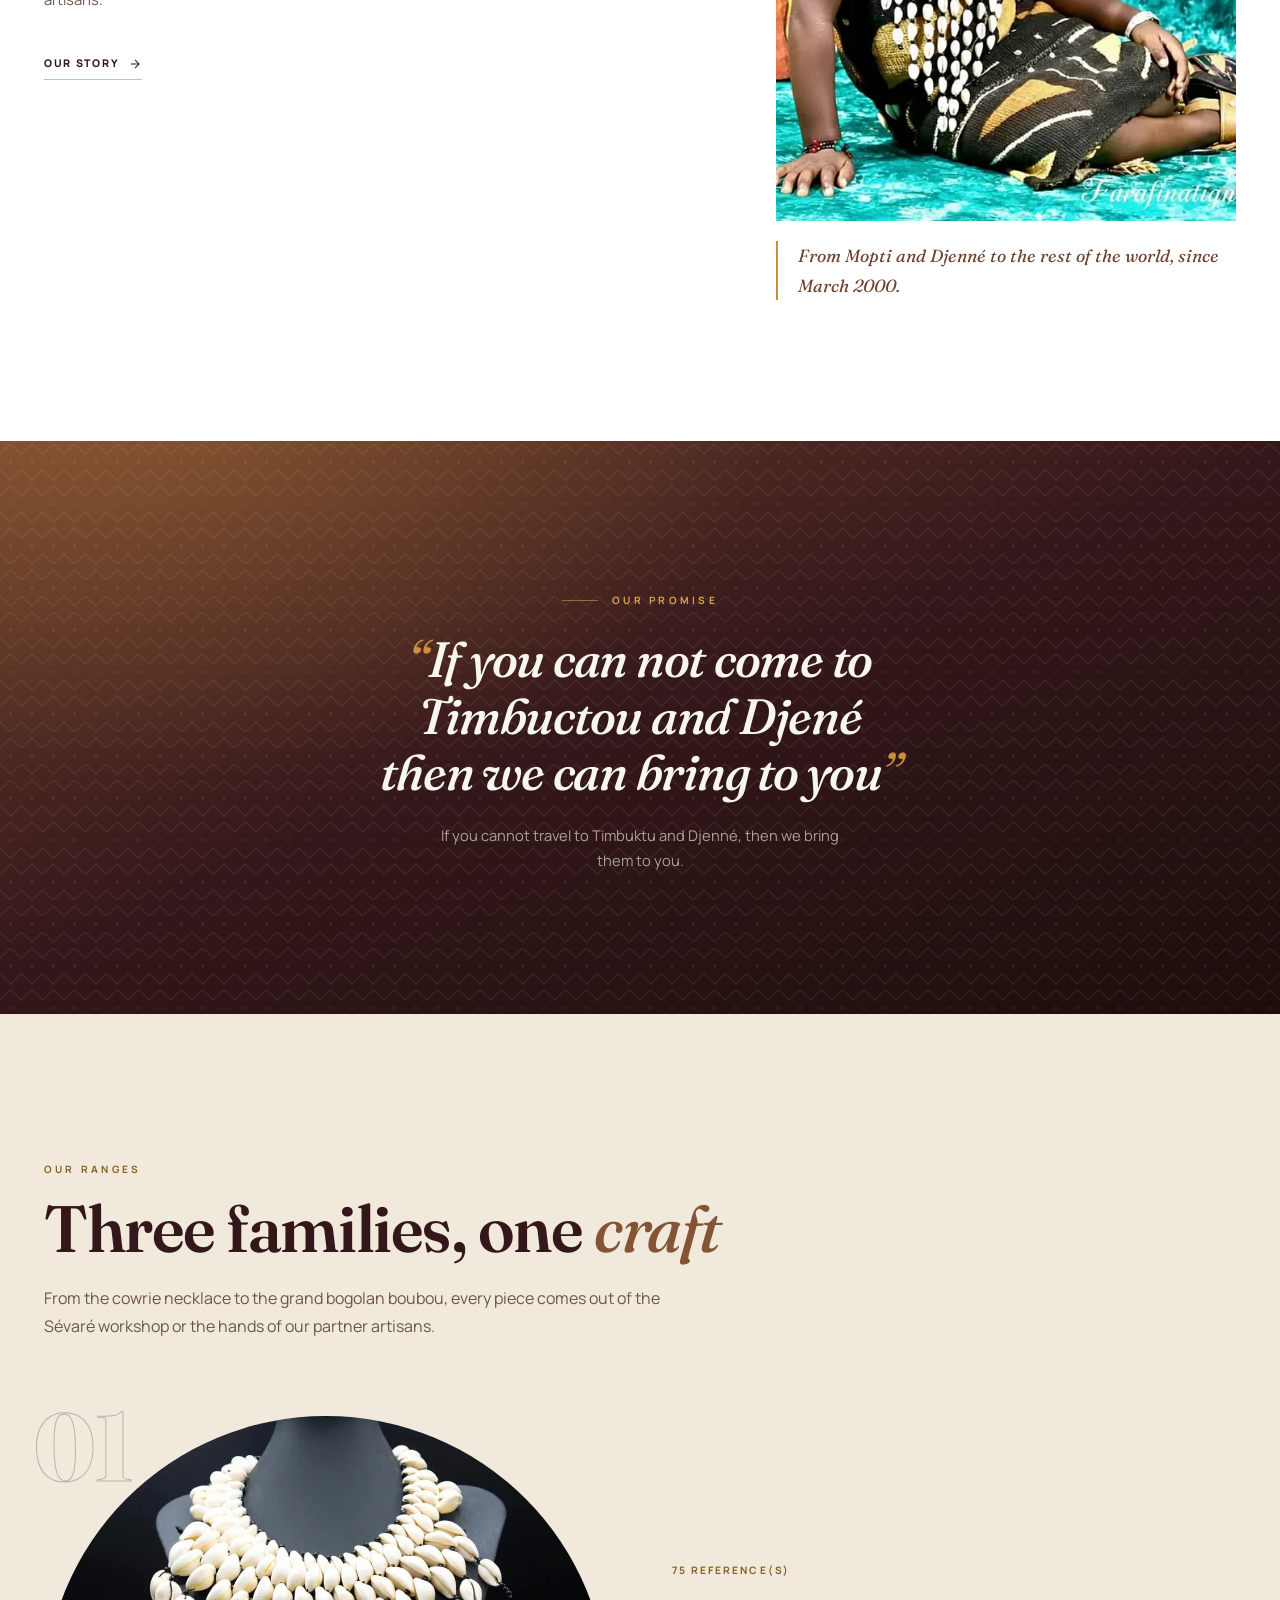
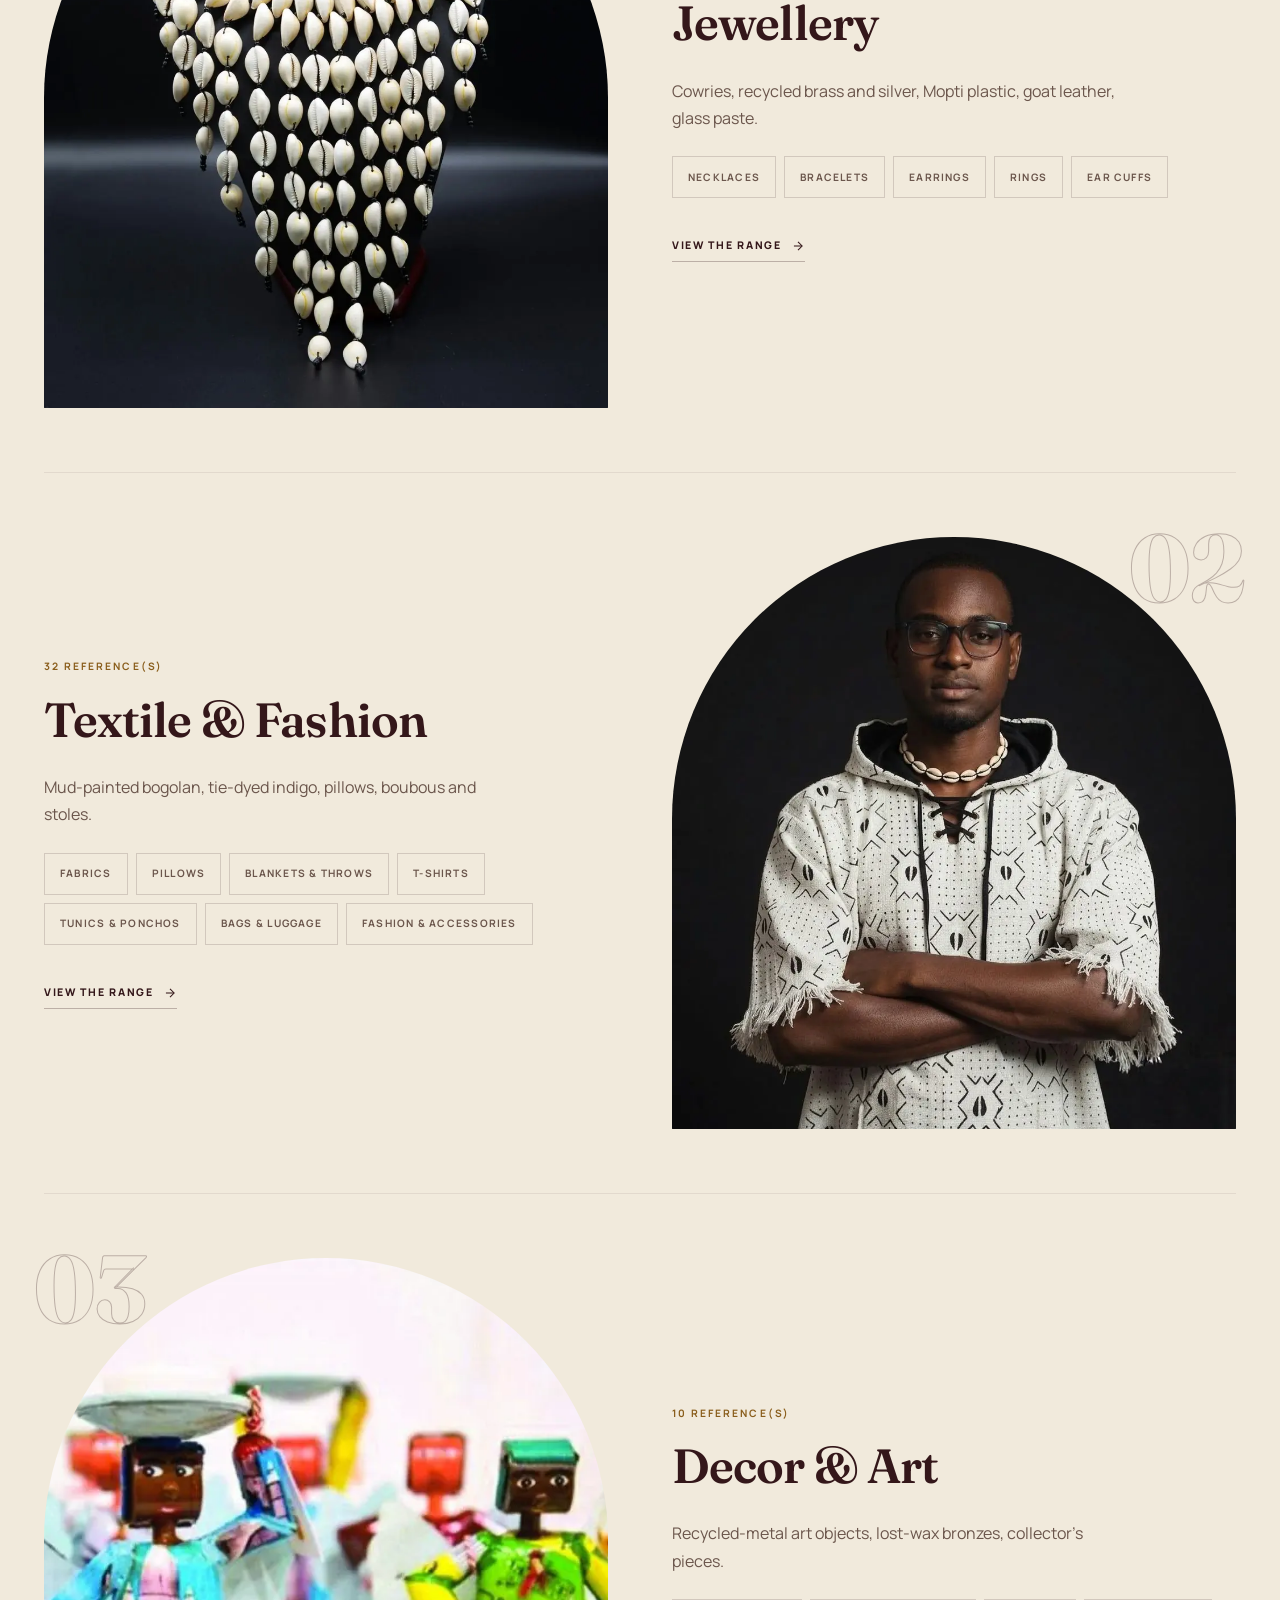
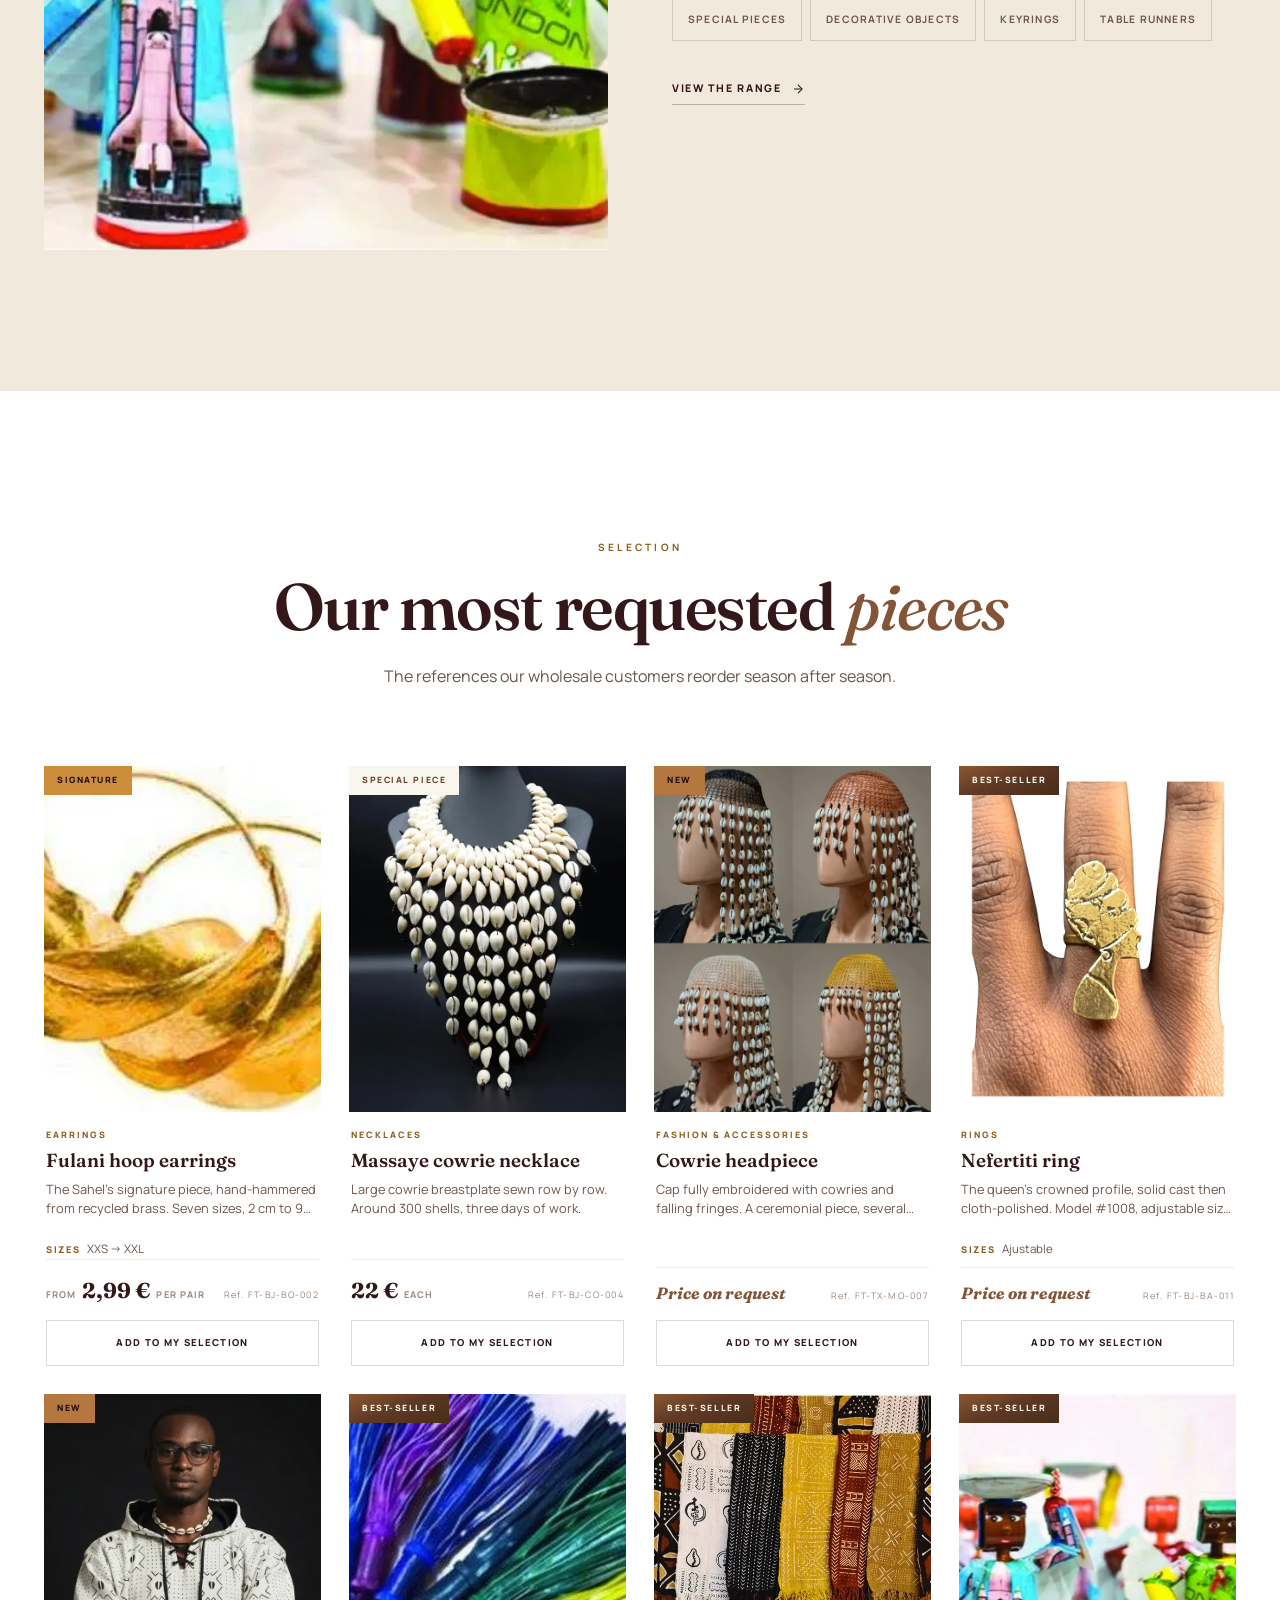
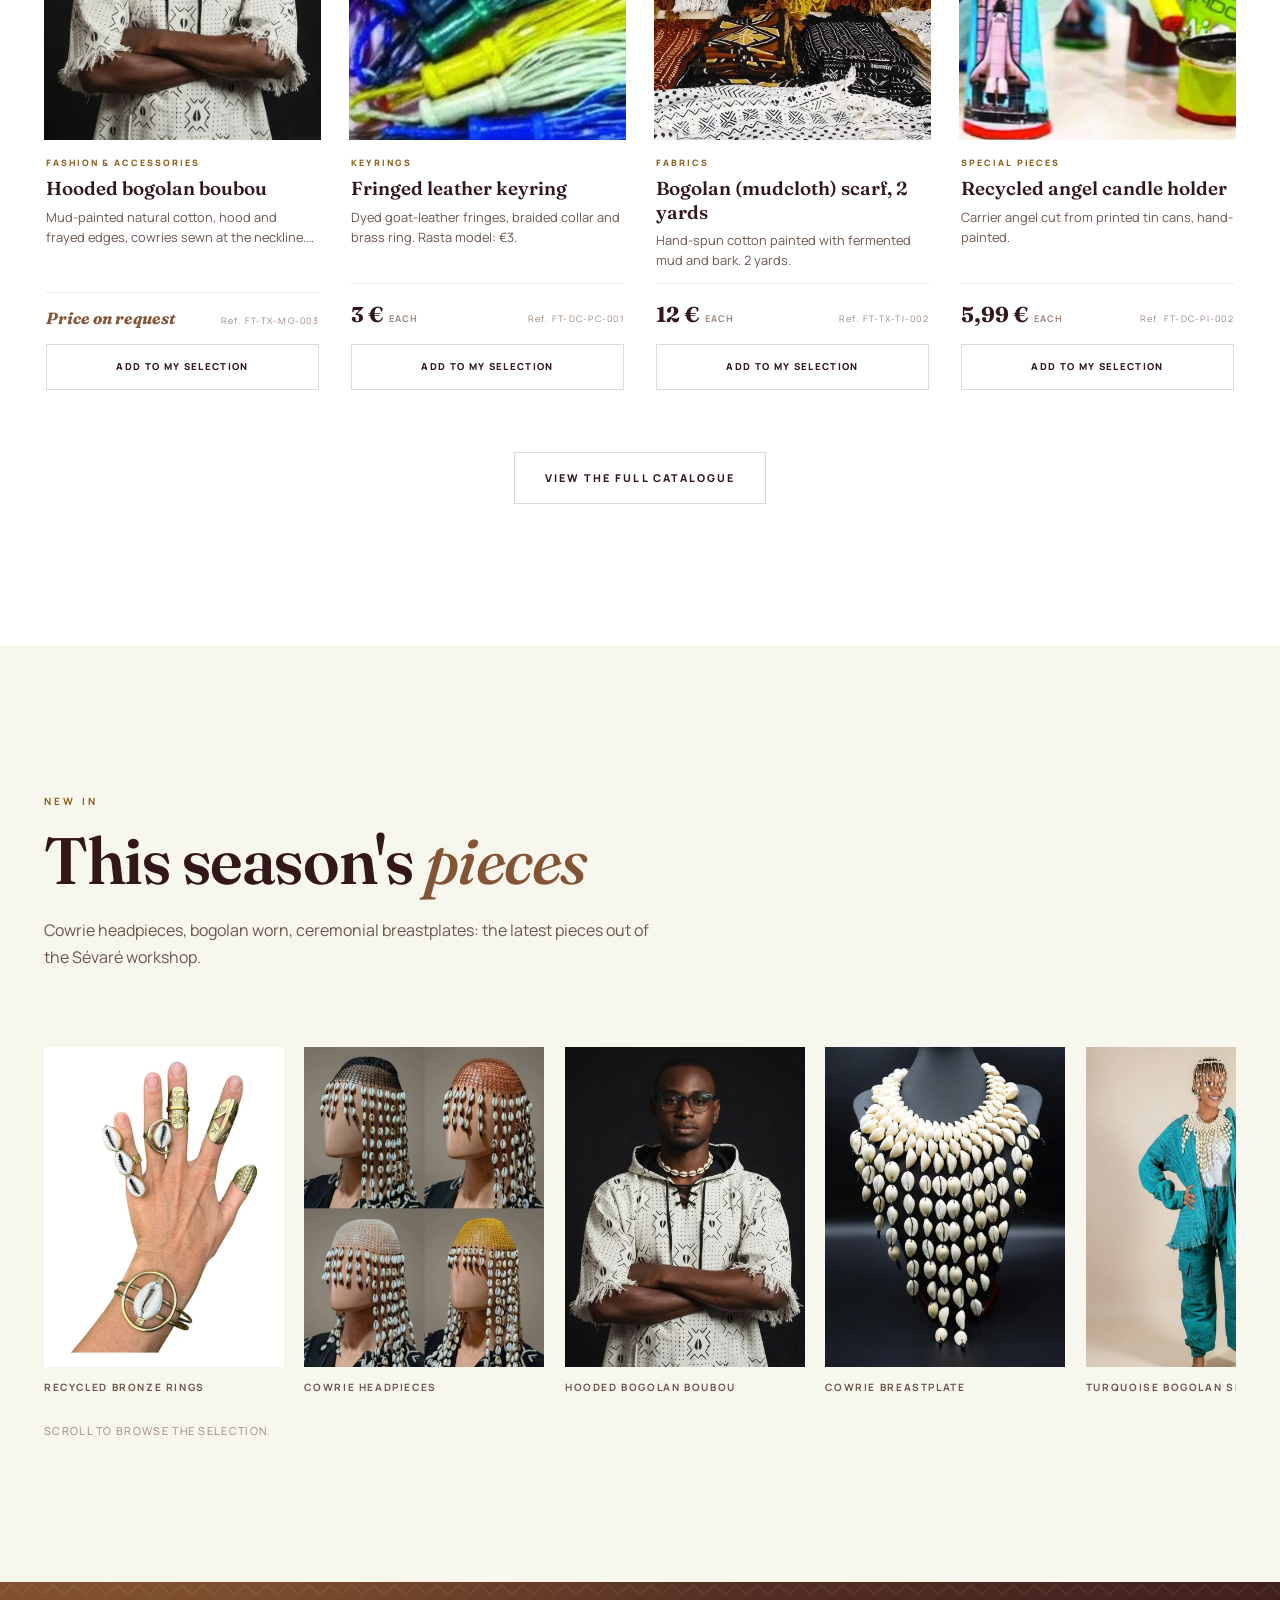
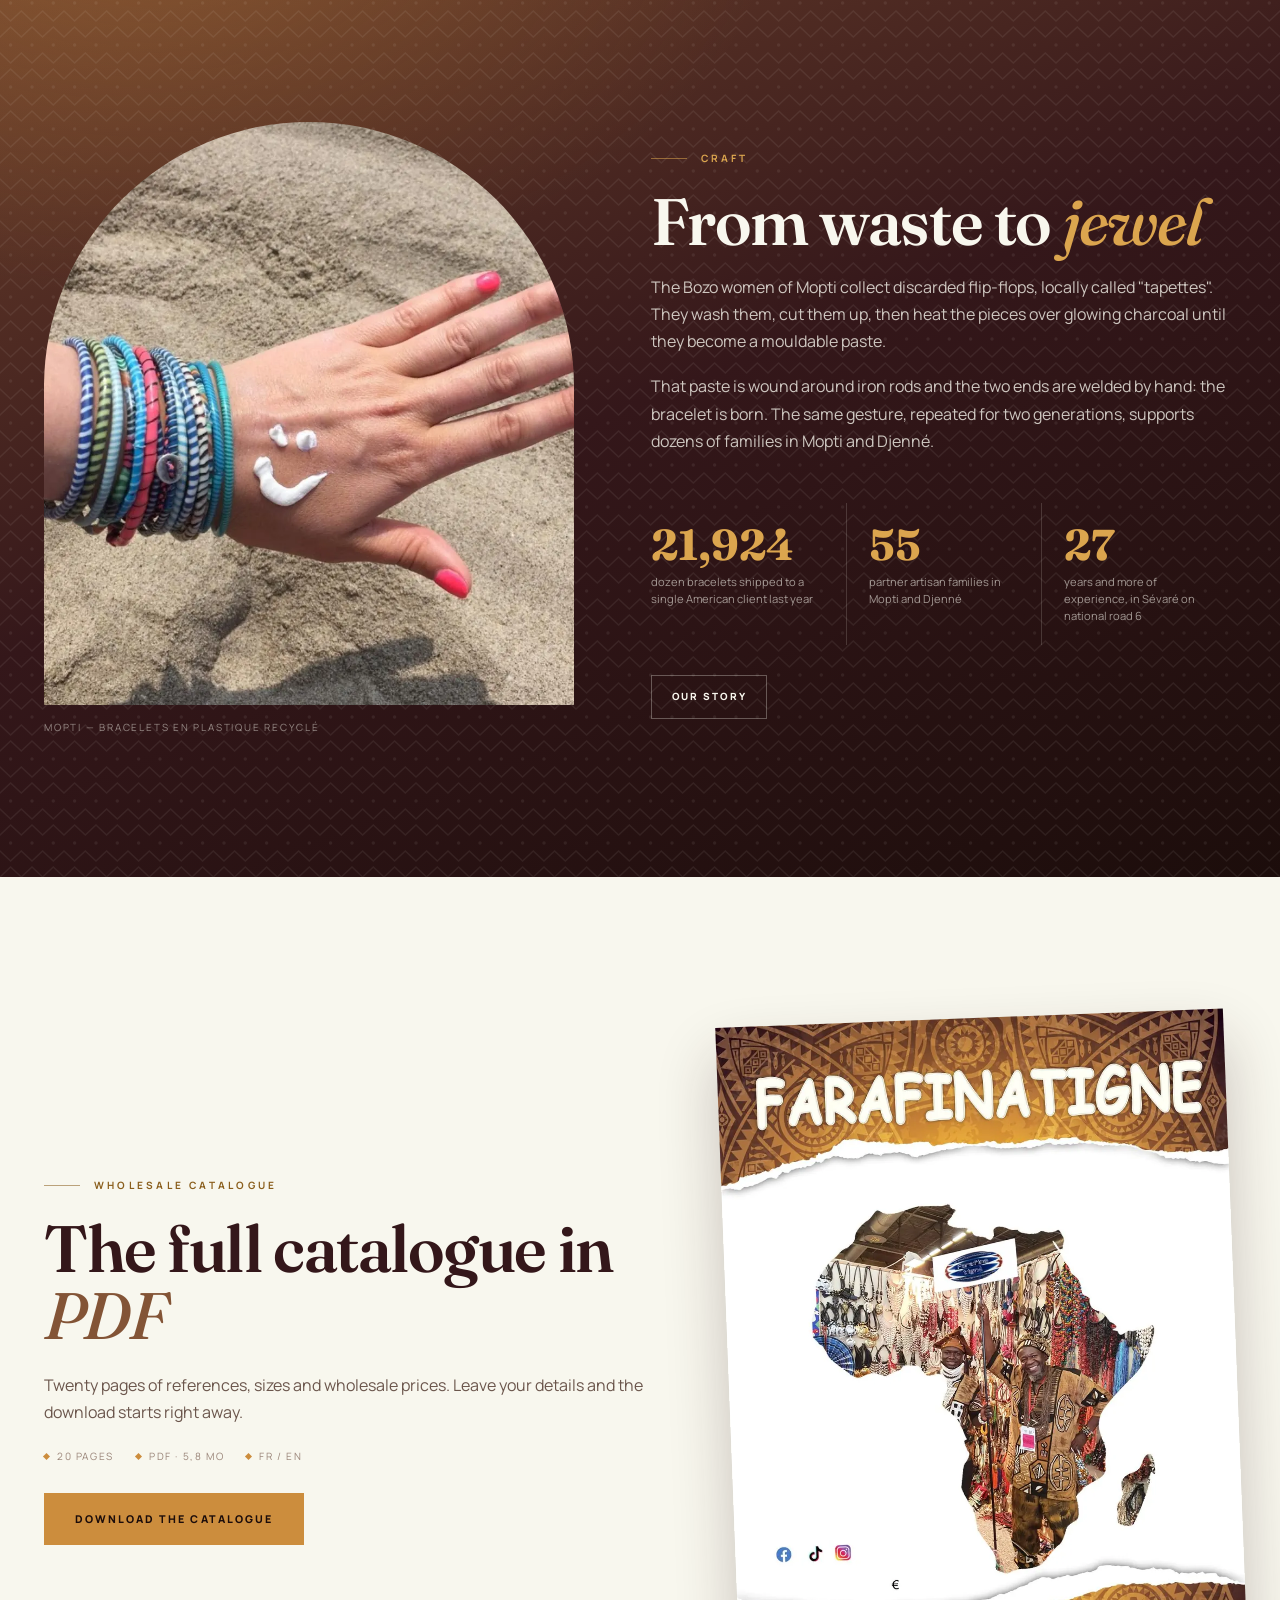
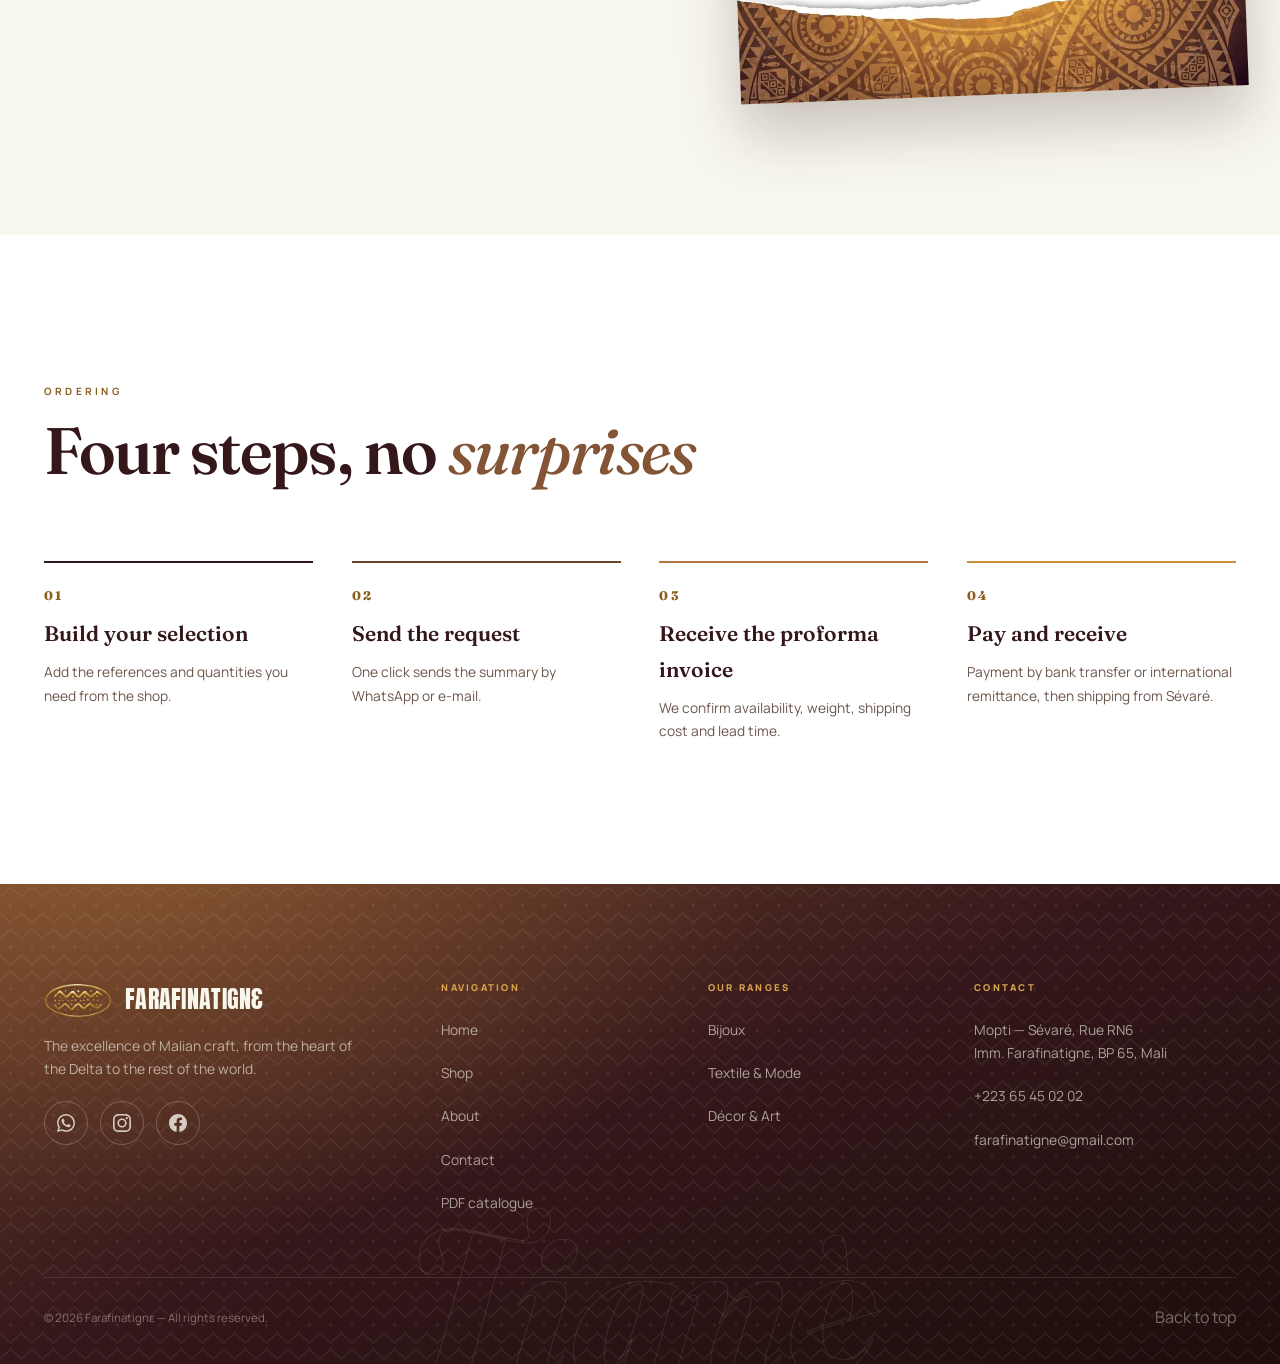
==== commit b22aa246: "Catalogue PDF : formulaire de contact avant telechargement Le catalogue redemande un nom et un moyen" ====
--- a/index.html
+++ b/index.html
@@ -46,7 +46,7 @@
 <!-- Ɛ et ɛ sont absents des sous-ensembles Fraunces et Manrope : repli dédié sur ces deux glyphes -->
 <link href="https://fonts.googleapis.com/css2?family=Noto+Serif:ital,wght@0,400..700;1,400..700&text=%C6%90%C9%9B&display=swap" rel="stylesheet">
 <link href="https://fonts.googleapis.com/css2?family=Noto+Sans:ital,wght@0,300..800;1,300..800&text=%C6%90%C9%9B&display=swap" rel="stylesheet">
-<link rel="stylesheet" href="style.css?v=1885f15e">
+<link rel="stylesheet" href="style.css?v=7e9348a0">
 <link rel="preload" as="image" href="assets/looks/look-ensemble-teal.webp">
 
 <script type="application/ld+json">
@@ -473,6 +473,44 @@
   </div>
 </aside>
 
+<!-- ===== MODALE CATALOGUE ===== -->
+<div class="modal" id="pdf-modal" role="dialog" aria-modal="true" aria-labelledby="pdf-modal-title">
+  <div class="modal__box">
+    <button class="modal__close" data-pdf-close aria-label="Fermer">&times;</button>
+    <span class="eyebrow" data-i18n="pdf.eyebrow">Catalogue grossiste</span>
+    <h3 id="pdf-modal-title" data-i18n="pdf.form.title">Accès au catalogue grossiste</h3>
+    <p data-i18n="pdf.form.lead">Merci de vous présenter — le nom et un moyen de vous recontacter suffisent, le téléchargement démarre aussitôt.</p>
+    <form id="pdf-form" novalidate>
+      <div class="form__row">
+        <div class="field">
+          <label for="pdf-prenom" data-i18n="pdf.form.prenom">Prénom</label>
+          <input id="pdf-prenom" name="prenom" type="text" required autocomplete="given-name">
+        </div>
+        <div class="field">
+          <label for="pdf-nom" data-i18n="pdf.form.nom">Nom</label>
+          <input id="pdf-nom" name="nom" type="text" required autocomplete="family-name">
+        </div>
+      </div>
+      <div class="field">
+        <label for="pdf-company" data-i18n="pdf.form.company">Entreprise (facultatif)</label>
+        <input id="pdf-company" name="company" type="text" autocomplete="organization">
+      </div>
+      <div class="form__row">
+        <div class="field">
+          <label for="pdf-phone" data-i18n="pdf.form.phone">Téléphone</label>
+          <input id="pdf-phone" name="phone" type="tel" autocomplete="tel">
+        </div>
+        <div class="field">
+          <label for="pdf-email" data-i18n="pdf.form.email">E-mail</label>
+          <input id="pdf-email" name="email" type="email" autocomplete="email">
+        </div>
+      </div>
+      <button type="submit" class="btn btn--solid btn--full" data-i18n="pdf.form.submit">Recevoir le catalogue</button>
+      <p class="form__msg" id="pdf-msg"></p>
+    </form>
+  </div>
+</div>
+
 <!-- ===== UTILITAIRES ===== -->
 <div class="lightbox" id="lightbox"><button class="lightbox__close" id="lightbox-close" aria-label="Fermer">&times;</button><img src="" alt="" id="lightbox-img"></div>
 <div class="toast" id="toast"><svg viewBox="0 0 24 24" fill="none" stroke="currentColor" stroke-width="2.6"><polyline points="20 6 9 17 4 12"/></svg><span id="toast-msg"></span></div>
@@ -481,9 +519,9 @@
   <svg viewBox="0 0 24 24"><path d="M.06 24l1.69-6.16A11.87 11.87 0 01.16 11.9C.16 5.35 5.5.01 12.05.01c3.15 0 6.11 1.23 8.34 3.46a11.78 11.78 0 013.46 8.44c0 6.54-5.34 11.88-11.85 11.88-2.01 0-3.98-.51-5.72-1.49L.06 24zm6.59-3.23c1.64.98 3.24 1.49 4.91 1.49 5.44 0 9.86-4.4 9.86-9.81a9.78 9.78 0 00-2.88-6.96 9.85 9.85 0 00-7-2.88C6.05 2.6 1.63 7 1.62 12.42c0 1.74.47 3.4 1.35 4.95l-.98 3.58 3.66-.96zM17.47 14.38c-.3-.15-1.76-.87-2.03-.97-.27-.1-.47-.15-.67.15-.2.3-.77.97-.94 1.16-.17.2-.35.22-.64.08-.3-.15-1.26-.46-2.39-1.48-.88-.79-1.48-1.76-1.65-2.06-.17-.3-.02-.46.13-.6.13-.14.3-.35.45-.52.15-.18.2-.3.3-.5.1-.2.05-.37-.03-.52-.07-.15-.67-1.61-.92-2.21-.24-.58-.49-.5-.67-.51h-.57c-.2 0-.52.07-.79.37-.27.3-1.04 1.02-1.04 2.48s1.07 2.87 1.21 3.07c.15.2 2.1 3.2 5.08 4.49.71.3 1.26.49 1.69.62.71.23 1.36.2 1.87.12.57-.09 1.76-.72 2-1.41.25-.7.25-1.29.18-1.42-.08-.12-.28-.2-.58-.34"/></svg>
 </a>
 
-<script src="js/i18n.js?v=53db2ddc"></script>
+<script src="js/i18n.js?v=d21c833c"></script>
 <script src="js/products.js?v=88634271"></script>
-<script src="js/common.js?v=8f03bf82"></script>
+<script src="js/common.js?v=84e5b7bb"></script>
 <script src="js/cart.js?v=93d870fb"></script>
 <script src="js/commande.js?v=72a6bade"></script>
 <script src="js/home.js?v=53845130"></script>
--- a/style.css
+++ b/style.css
@@ -1092,6 +1092,25 @@
 /* =========================================================
    MODALE CATALOGUE
    ========================================================= */
+.modal {
+  position: fixed; inset: 0; z-index: 90; display: grid; place-items: center; padding: var(--pad);
+  background: rgba(28, 13, 11, .58);
+  backdrop-filter: blur(5px); -webkit-backdrop-filter: blur(5px);
+  opacity: 0; pointer-events: none; transition: opacity .3s;
+}
+.modal.open { opacity: 1; pointer-events: auto; }
+.modal__box {
+  width: min(520px, 100%); max-height: 92vh; overflow-y: auto;
+  background: var(--ivory); padding: clamp(24px, 4vw, 40px); position: relative;
+  box-shadow: 0 30px 70px rgba(28, 13, 11, .3);
+  transform: translateY(16px); transition: transform .35s cubic-bezier(.16, 1, .3, 1);
+}
+.modal.open .modal__box { transform: none; }
+.modal__close { position: absolute; top: 10px; right: 12px; width: 40px; height: 40px; font-size: 1.6rem; color: var(--tx-3); }
+.modal__close:hover { color: var(--ink); }
+.modal__box h3 { font-family: var(--font-display); font-size: 1.75rem; font-weight: 600; margin: 4px 0 10px; letter-spacing: -.02em; }
+.modal__box > p { color: var(--tx-2); font-size: .88rem; margin-bottom: 22px; }
+
 /* =========================================================
    FLOTTANTS
    Retires par erreur avec la modale du catalogue : sans eux la
@@ -1369,7 +1388,7 @@
 :root[data-theme="dark"] .section--sand  { background: rgba(255, 255, 255, .05); }
 :root[data-theme="dark"] .nav__menu,
 :root[data-theme="dark"] .cart,
-:root[data-theme="dark"] .pdf-gate__box,
+:root[data-theme="dark"] .modal__box,
 :root[data-theme="dark"] .lightbox img { background: #2A1917; }
 :root[data-theme="dark"] .filters { background: rgba(28, 13, 11, .72); backdrop-filter: blur(8px); }
 :root[data-theme="dark"] .marquee { background: rgba(255, 255, 255, .04); }
@@ -1571,7 +1590,7 @@
 }
 
 @media print {
-  .nav, .topbar, .whatsapp-float, .to-top, .cart, .overlay, .filters { display: none !important; }
+  .nav, .topbar, .whatsapp-float, .to-top, .cart, .overlay, .modal, .filters { display: none !important; }
   body { background: #fff; color: #111; }
   .footer, .craft { background: #fff; color: #111; }
 }
